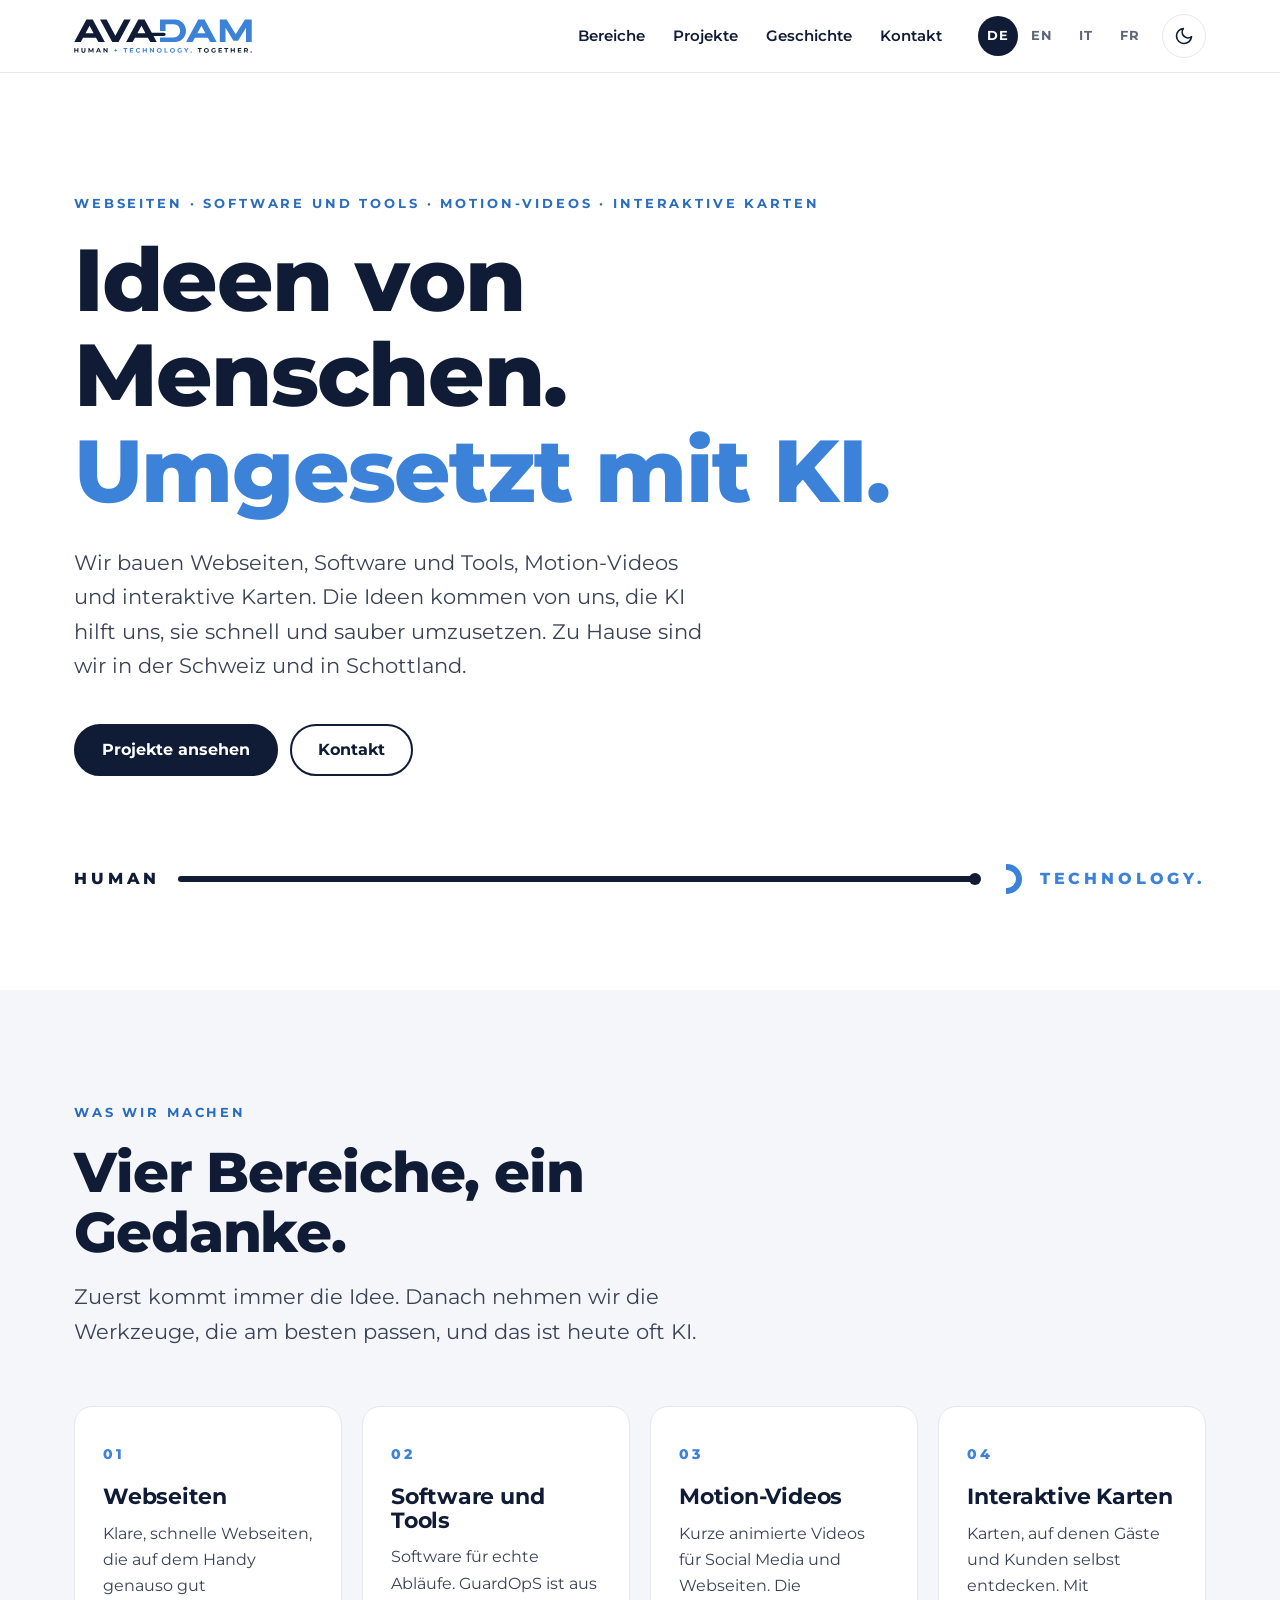
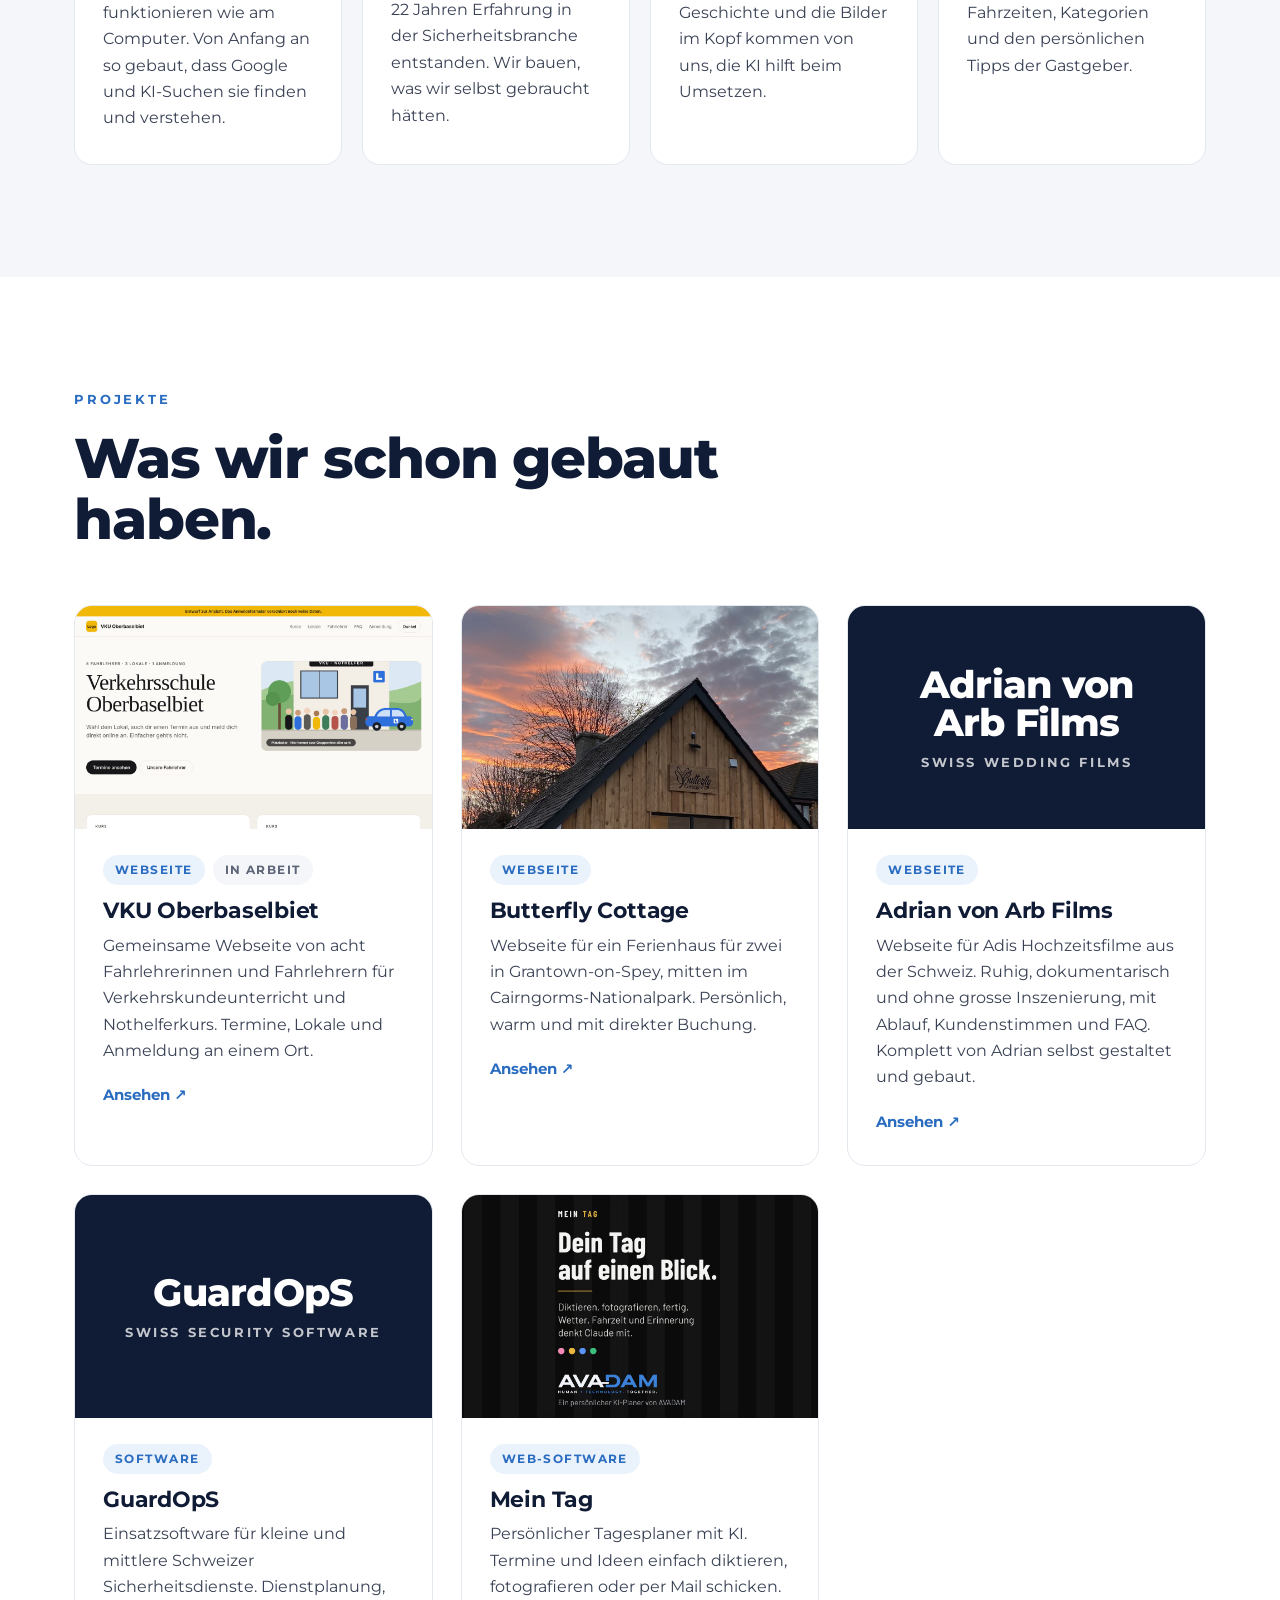
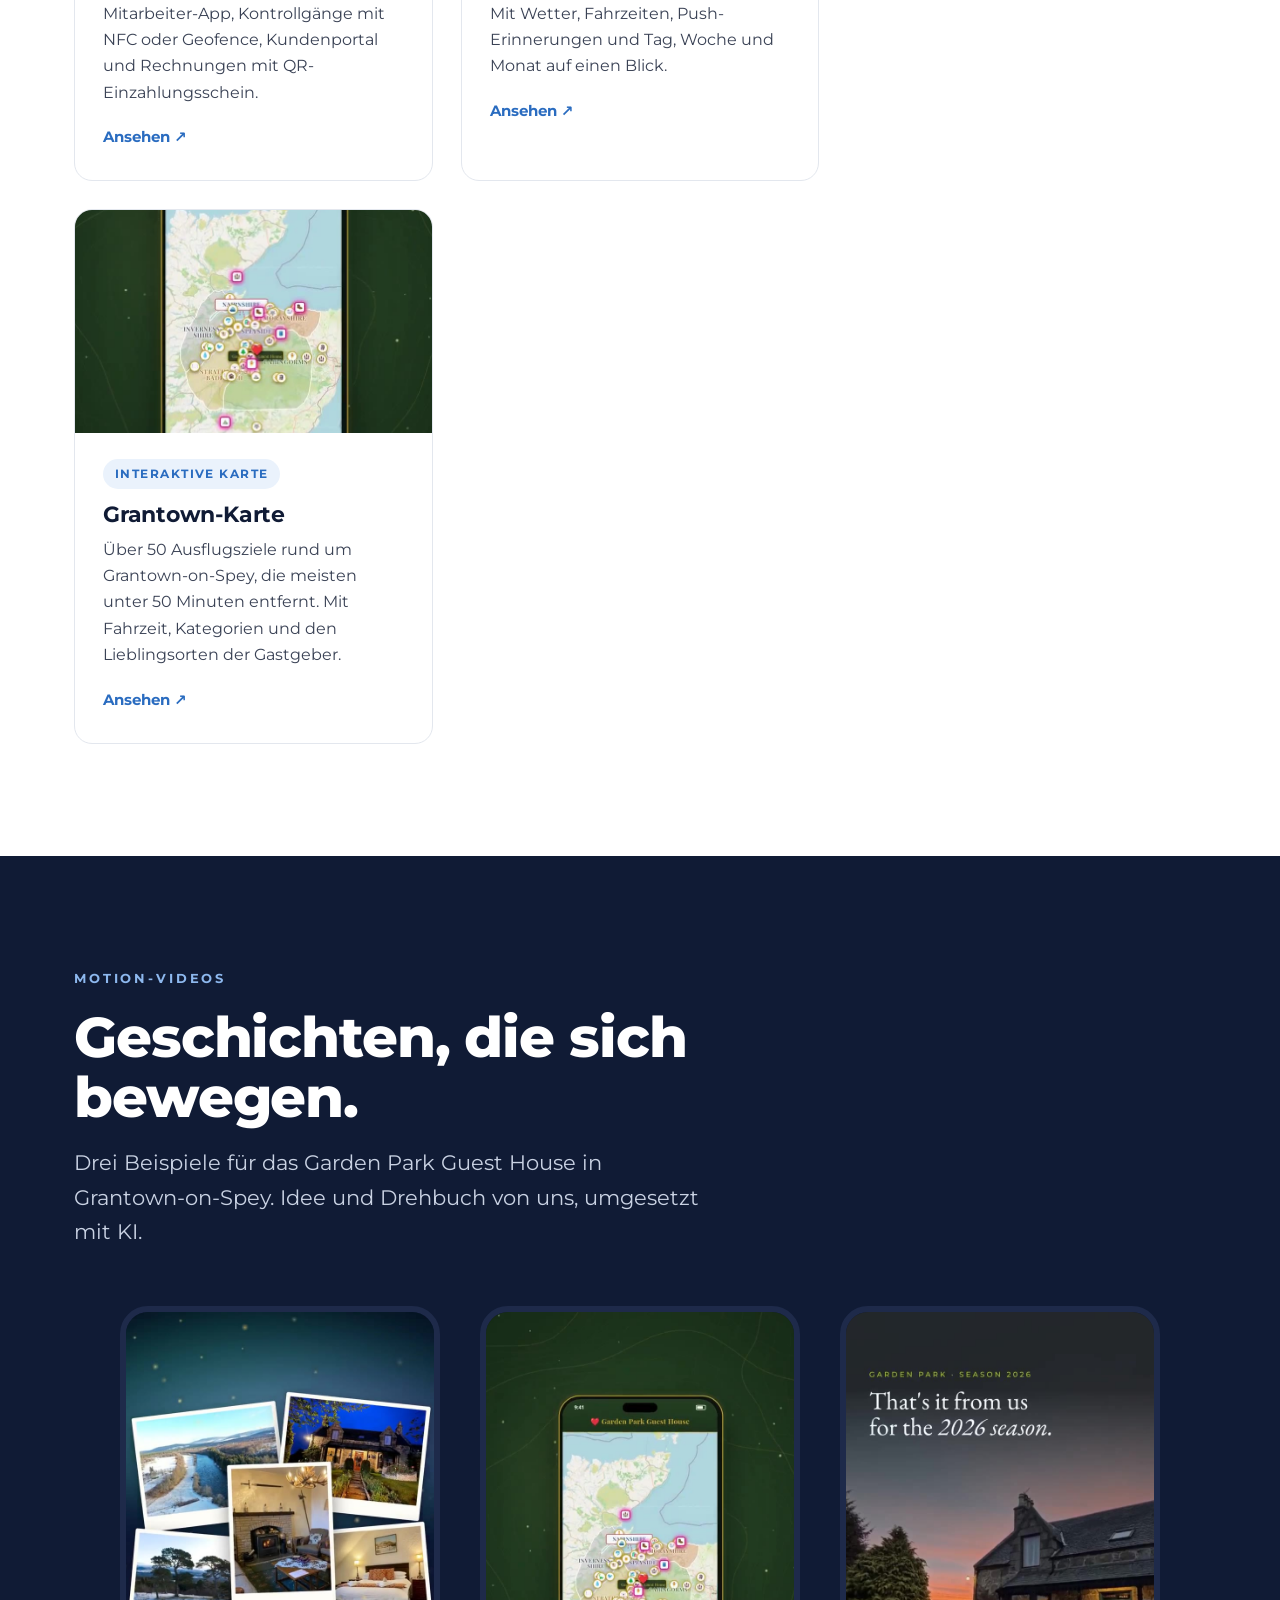
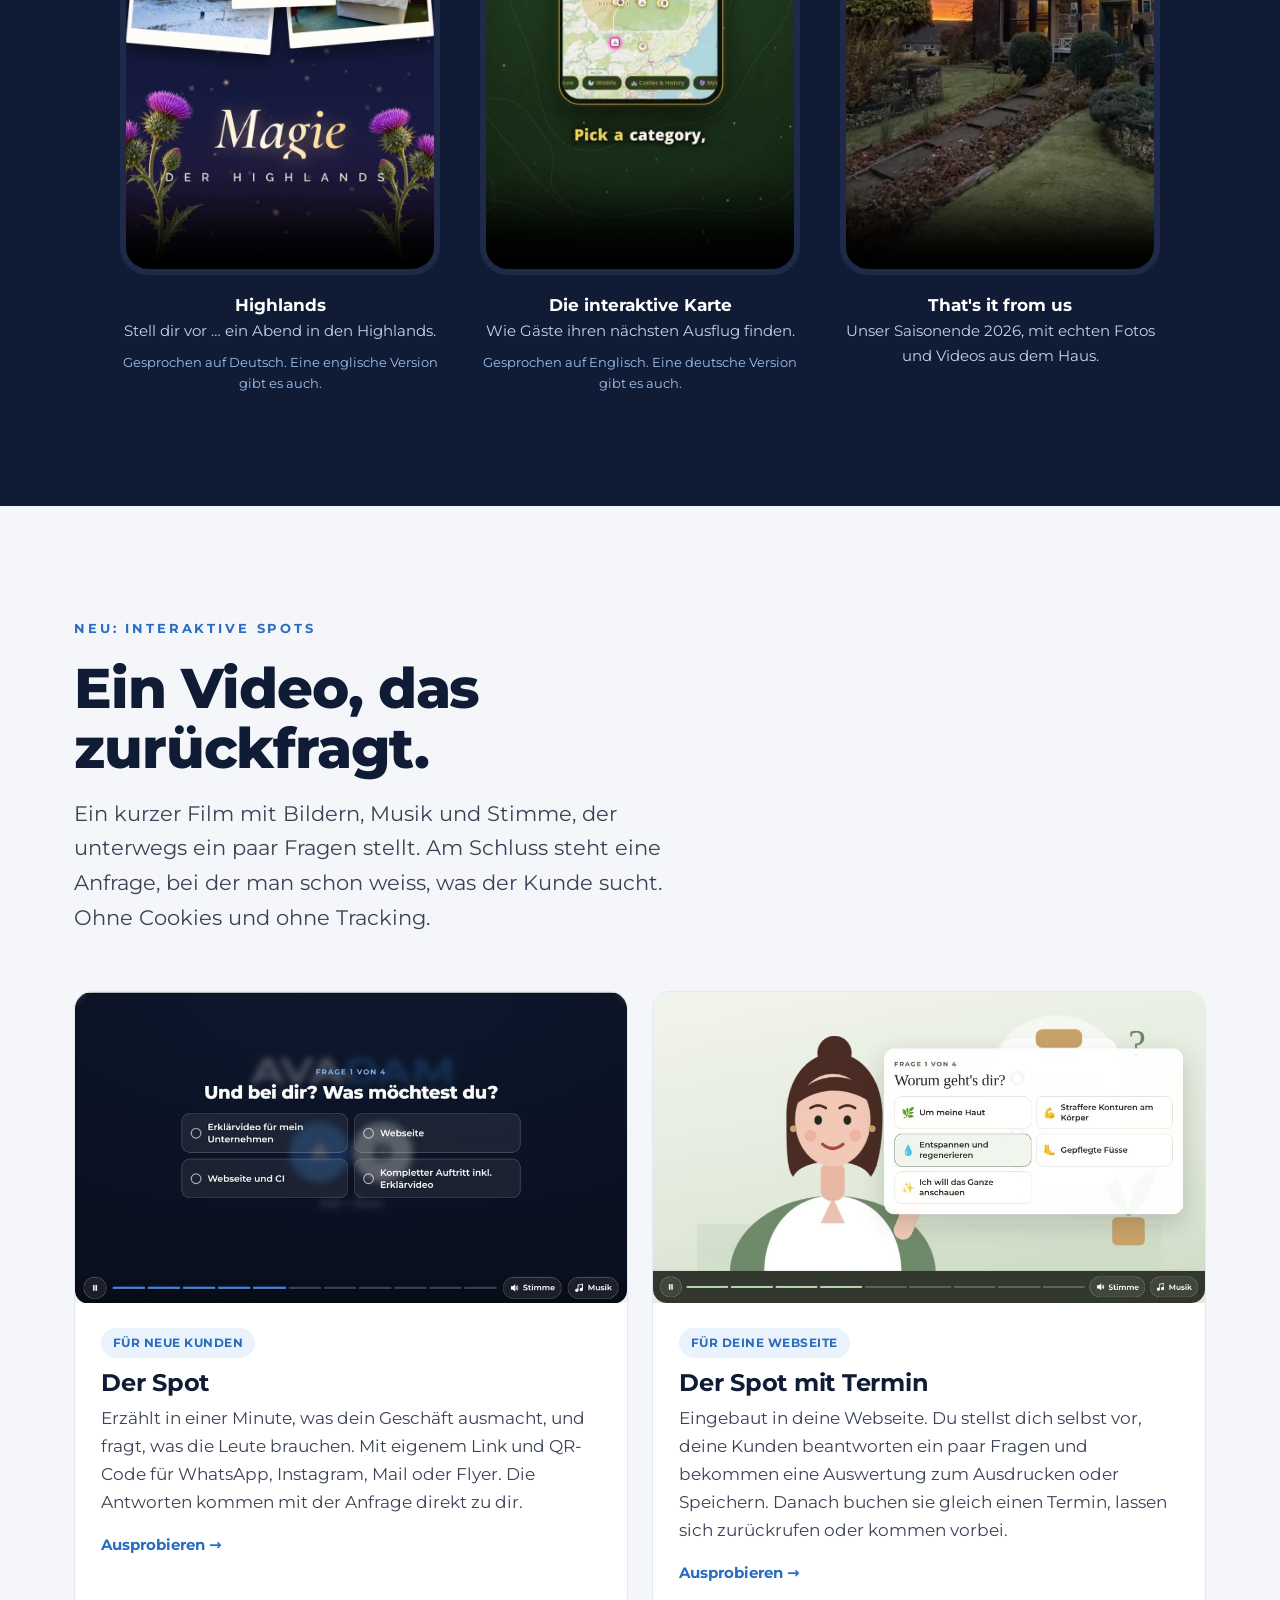
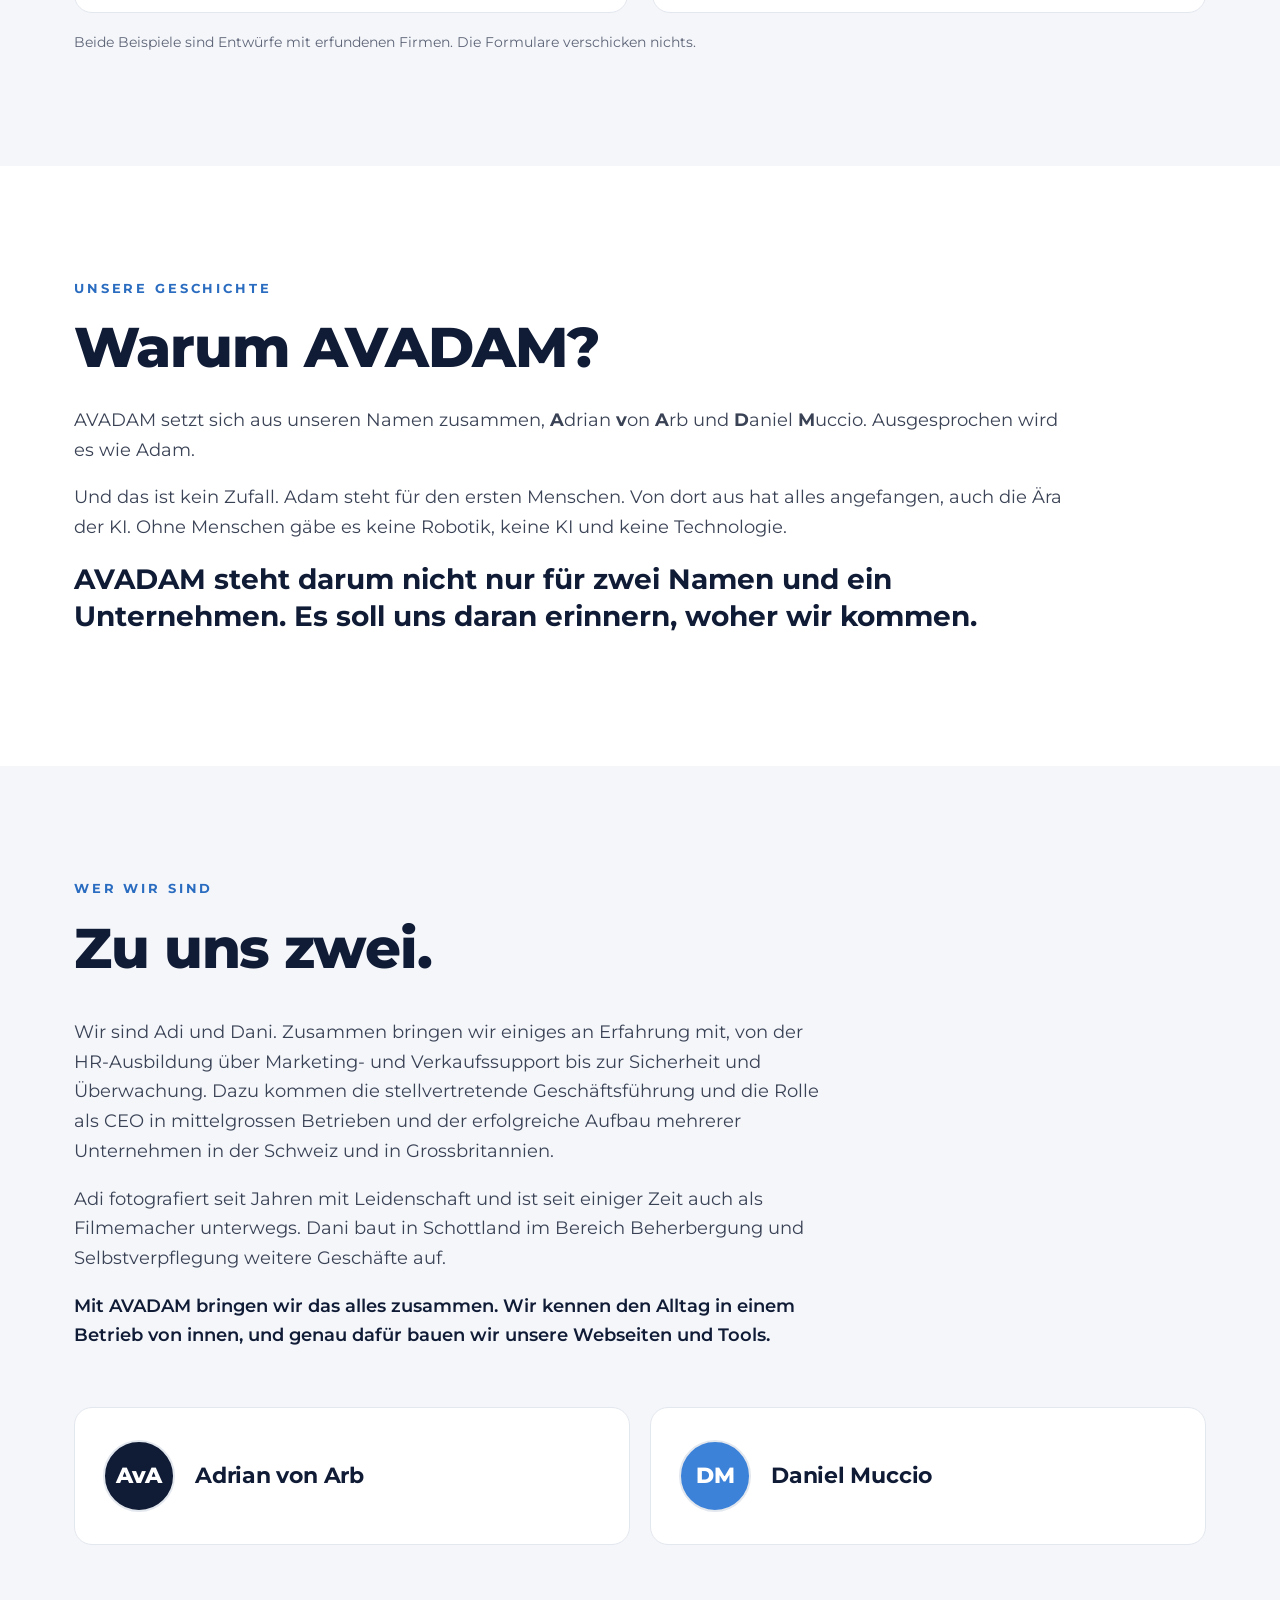
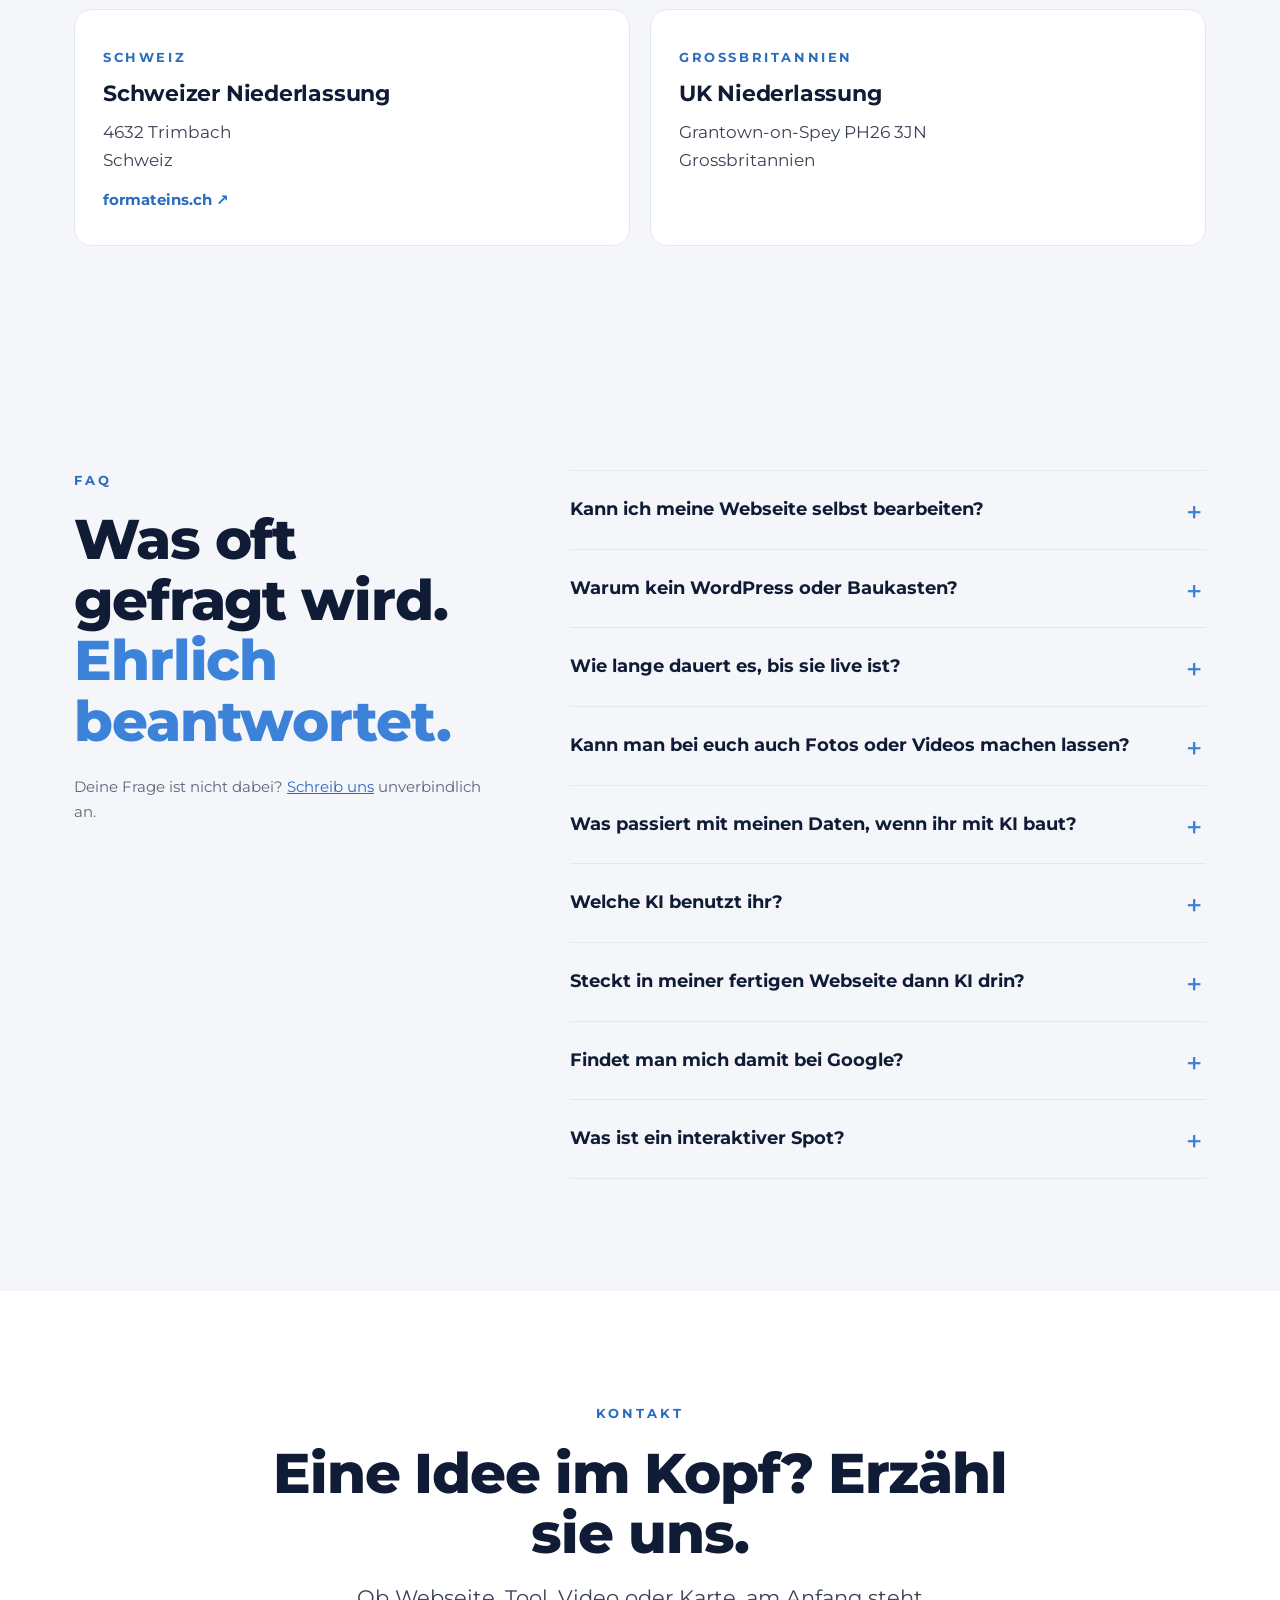
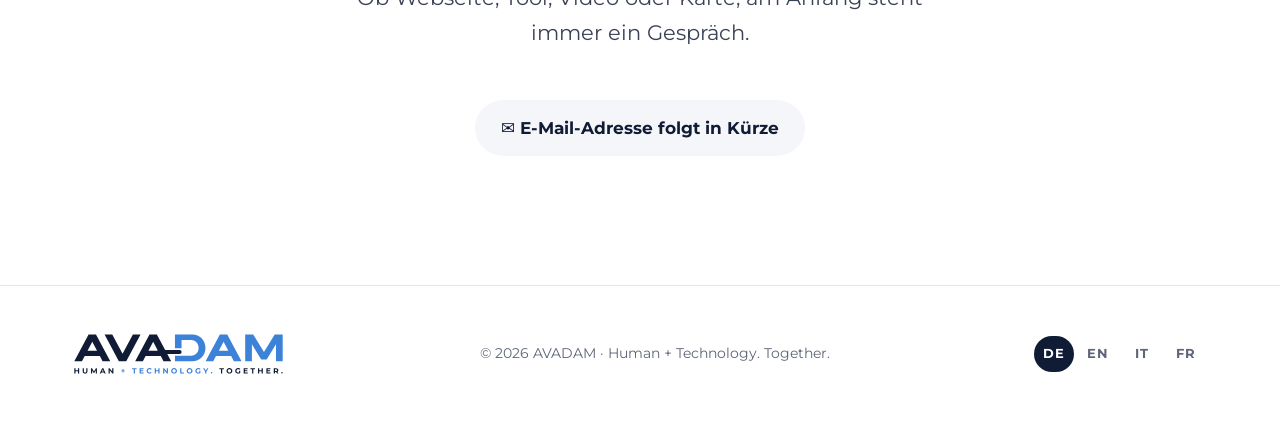
==== index.html @ 07cf81ba "Neuer Bereich Interaktive Spots in vier Sprachen, zweites Beispiel als Muster Kosmetik Co-Authored-B" ====
<!doctype html>
<html lang="de">
<head>
<meta charset="utf-8">
<meta name="viewport" content="width=device-width, initial-scale=1">
<title>AVADAM · Webseiten, Software und Tools, Motion-Videos und interaktive Karten mit KI</title>
<meta name="description" content="AVADAM baut Webseiten, Software und Tools, Motion-Videos und interaktive Karten. Die Ideen kommen von uns, umgesetzt wird mit KI. Aus Trimbach (Schweiz) und Grantown-on-Spey (Schottland).">
<meta name="robots" content="index, follow, max-image-preview:large, max-snippet:-1, max-video-preview:-1">
<meta name="author" content="AVADAM · Adrian von Arb, Daniel Muccio">
<link rel="canonical" href="https://avadam26.github.io/avadam/">
<link rel="alternate" hreflang="de" href="https://avadam26.github.io/avadam/">
<link rel="alternate" hreflang="en" href="https://avadam26.github.io/avadam/en/">
<link rel="alternate" hreflang="it" href="https://avadam26.github.io/avadam/it/">
<link rel="alternate" hreflang="fr" href="https://avadam26.github.io/avadam/fr/">
<link rel="alternate" hreflang="x-default" href="https://avadam26.github.io/avadam/">
<meta property="og:type" content="website">
<meta property="og:site_name" content="AVADAM">
<meta property="og:title" content="AVADAM · Webseiten, Software und Tools, Motion-Videos und interaktive Karten mit KI">
<meta property="og:description" content="AVADAM baut Webseiten, Software und Tools, Motion-Videos und interaktive Karten. Die Ideen kommen von uns, umgesetzt wird mit KI. Aus Trimbach (Schweiz) und Grantown-on-Spey (Schottland).">
<meta property="og:url" content="https://avadam26.github.io/avadam/">
<meta property="og:image" content="https://avadam26.github.io/avadam/assets/og-image.png">
<meta property="og:image:width" content="1200">
<meta property="og:image:height" content="630">
<meta property="og:image:alt" content="AVADAM Logo, Human + Technology. Together.">
<meta property="og:locale" content="de_CH">
<meta property="og:locale:alternate" content="en_GB">
<meta property="og:locale:alternate" content="it_CH">
<meta property="og:locale:alternate" content="fr_CH">
<meta name="twitter:card" content="summary_large_image">
<meta name="theme-color" content="#FFFFFF" media="(prefers-color-scheme: light)">
<meta name="theme-color" content="#0A1020" media="(prefers-color-scheme: dark)">
<script>try{var m=localStorage.getItem("avadam-theme");if(m)document.documentElement.dataset.theme=m}catch(e){}</script>
<link rel="icon" href="favicon.ico" sizes="32x32">
<link rel="icon" href="assets/favicon.svg" type="image/svg+xml">
<link rel="apple-touch-icon" href="assets/apple-touch-icon.png">
<link rel="preload" href="assets/fonts/montserrat-latin-800-normal.woff2" as="font" type="font/woff2" crossorigin>
<link rel="stylesheet" href="assets/style.css">
<link rel="alternate" type="text/plain" href="https://avadam26.github.io/avadam/llms.txt" title="LLM summary">
<script type="application/ld+json">
{
 "@context": "https://schema.org",
 "@graph": [
  {
   "@type": "Organization",
   "@id": "https://avadam26.github.io/avadam/#org",
   "name": "AVADAM",
   "alternateName": [
    "AVA-DAM",
    "AVA DAM"
   ],
   "url": "https://avadam26.github.io/avadam/",
   "logo": "https://avadam26.github.io/avadam/assets/avadam-logo.svg",
   "image": "https://avadam26.github.io/avadam/assets/og-image.png",
   "slogan": "Human + Technology. Together.",
   "description": "AVADAM builds websites, software and tools, motion videos and interactive maps. The ideas are ours, the build is done with AI. Based in Trimbach (Switzerland) and Grantown-on-Spey (Scotland).",
   "founder": [
    {
     "@type": "Person",
     "name": "Adrian von Arb"
    },
    {
     "@type": "Person",
     "name": "Daniel Muccio"
    }
   ],
   "address": [
    {
     "@type": "PostalAddress",
     "postalCode": "4632",
     "addressLocality": "Trimbach",
     "addressCountry": "CH"
    },
    {
     "@type": "PostalAddress",
     "postalCode": "PH26 3JN",
     "addressLocality": "Grantown-on-Spey",
     "addressRegion": "Scotland",
     "addressCountry": "GB"
    }
   ],
   "knowsAbout": [
    "Web design",
    "Websites",
    "Software development",
    "Motion design",
    "Interactive maps",
    "Artificial intelligence",
    "SEO"
   ],
   "knowsLanguage": [
    "de",
    "en",
    "it",
    "fr"
   ]
  },
  {
   "@type": "WebSite",
   "@id": "https://avadam26.github.io/avadam/#website",
   "url": "https://avadam26.github.io/avadam/",
   "name": "AVADAM",
   "inLanguage": [
    "de",
    "en",
    "it",
    "fr"
   ],
   "publisher": {
    "@id": "https://avadam26.github.io/avadam/#org"
   }
  },
  {
   "@type": "WebPage",
   "@id": "https://avadam26.github.io/avadam/#page",
   "url": "https://avadam26.github.io/avadam/",
   "name": "AVADAM · Webseiten, Software und Tools, Motion-Videos und interaktive Karten mit KI",
   "description": "AVADAM baut Webseiten, Software und Tools, Motion-Videos und interaktive Karten. Die Ideen kommen von uns, umgesetzt wird mit KI. Aus Trimbach (Schweiz) und Grantown-on-Spey (Schottland).",
   "inLanguage": "de",
   "isPartOf": {
    "@id": "https://avadam26.github.io/avadam/#website"
   },
   "about": {
    "@id": "https://avadam26.github.io/avadam/#org"
   },
   "primaryImageOfPage": "https://avadam26.github.io/avadam/assets/og-image.png"
  },
  {
   "@type": "ItemList",
   "name": "Was wir schon gebaut haben.",
   "itemListElement": [
    {
     "@type": "ListItem",
     "position": 1,
     "item": {
      "@type": "CreativeWork",
      "name": "VKU Oberbaselbiet",
      "description": "Gemeinsame Webseite von acht Fahrlehrerinnen und Fahrlehrern für Verkehrskundeunterricht und Nothelferkurs. Termine, Lokale und Anmeldung an einem Ort.",
      "url": "https://avadam26.github.io/vku-entwurf/",
      "creator": {
       "@id": "https://avadam26.github.io/avadam/#org"
      }
     }
    },
    {
     "@type": "ListItem",
     "position": 2,
     "item": {
      "@type": "CreativeWork",
      "name": "Butterfly Cottage",
      "description": "Webseite für ein Ferienhaus für zwei in Grantown-on-Spey, mitten im Cairngorms-Nationalpark. Persönlich, warm und mit direkter Buchung.",
      "url": "https://www.butterfly-cottage.co.uk",
      "creator": {
       "@id": "https://avadam26.github.io/avadam/#org"
      }
     }
    },
    {
     "@type": "ListItem",
     "position": 3,
     "item": {
      "@type": "CreativeWork",
      "name": "Adrian von Arb Films",
      "description": "Webseite für Adis Hochzeitsfilme aus der Schweiz. Ruhig, dokumentarisch und ohne grosse Inszenierung, mit Ablauf, Kundenstimmen und FAQ. Komplett von Adrian selbst gestaltet und gebaut.",
      "url": "https://adrianvonarbfilms.ch/",
      "creator": {
       "@id": "https://avadam26.github.io/avadam/#org"
      }
     }
    },
    {
     "@type": "ListItem",
     "position": 4,
     "item": {
      "@type": "CreativeWork",
      "name": "Grantown-Karte",
      "description": "Über 50 Ausflugsziele rund um Grantown-on-Spey, die meisten unter 50 Minuten entfernt. Mit Fahrzeit, Kategorien und den Lieblingsorten der Gastgeber.",
      "url": "https://www.butterfly-cottage.co.uk/grantown/grantown-map.html",
      "creator": {
       "@id": "https://avadam26.github.io/avadam/#org"
      }
     }
    },
    {
     "@type": "ListItem",
     "position": 5,
     "item": {
      "@type": "SoftwareApplication",
      "applicationCategory": "BusinessApplication",
      "operatingSystem": "Web",
      "name": "GuardOpS",
      "description": "Einsatzsoftware für kleine und mittlere Schweizer Sicherheitsdienste. Dienstplanung, Mitarbeiter-App, Kontrollgänge mit NFC oder Geofence, Kundenportal und Rechnungen mit QR-Einzahlungsschein.",
      "url": "https://guardops.ch/",
      "creator": {
       "@id": "https://avadam26.github.io/avadam/#org"
      }
     }
    },
    {
     "@type": "ListItem",
     "position": 6,
     "item": {
      "@type": "SoftwareApplication",
      "applicationCategory": "LifestyleApplication",
      "operatingSystem": "Web",
      "name": "Mein Tag",
      "description": "Persönlicher Tagesplaner mit KI. Termine und Ideen einfach diktieren, fotografieren oder per Mail schicken. Mit Wetter, Fahrzeiten, Push-Erinnerungen und Tag, Woche und Monat auf einen Blick.",
      "url": "https://avadam26.github.io/avadam/media/meintag.mp4",
      "creator": {
       "@id": "https://avadam26.github.io/avadam/#org"
      }
     }
    }
   ]
  },
  {
   "@type": "FAQPage",
   "@id": "https://avadam26.github.io/avadam/#faq",
   "inLanguage": "de",
   "mainEntity": [
    {
     "@type": "Question",
     "name": "Kann ich meine Webseite selbst bearbeiten?",
     "acceptedAnswer": {
      "@type": "Answer",
      "text": "Nicht über ein Login, und das ist Absicht. Ohne CMS gibt es keine Updates, keine Erweiterungen und nichts, was über Nacht kaputtgeht. Änderungen schickst du uns, wir setzen sie um und verrechnen den Aufwand. Kein Abo."
     }
    },
    {
     "@type": "Question",
     "name": "Warum kein WordPress oder Baukasten?",
     "acceptedAnswer": {
      "@type": "Answer",
      "text": "Für eine Seite, die zeigt, was du machst, ist das zu viel Maschine. Laufende Updates, Sicherheitslücken, monatliche Gebühren. Von Hand gebaut lädt sie schneller, ist sicherer und kostet im Betrieb nach einem einmaligen Anschaffungsaufwand nur noch Hosting und Domain."
     }
    },
    {
     "@type": "Question",
     "name": "Wie lange dauert es, bis sie live ist?",
     "acceptedAnswer": {
      "@type": "Answer",
      "text": "Üblich sind rund zwei Monate ab Zusage. Am meisten Zeit brauchen Texte und Bilder, nicht der Bau. Hast du einen festen Termin, dann sag es uns von Anfang an. Wir sagen dir ehrlich, ob es machbar ist."
     }
    },
    {
     "@type": "Question",
     "name": "Kann man bei euch auch Fotos oder Videos machen lassen?",
     "acceptedAnswer": {
      "@type": "Answer",
      "text": "Ja, Adrian ist leidenschaftlicher Fotograf und Filmemacher. Fehlen gute Bilder, kannst du das optional dazubuchen, direkt bei dir vor Ort, zum Beispiel im Unternehmen. So passen Bilder, Videos und Seite perfekt zusammen, alles aus einer Hand."
     }
    },
    {
     "@type": "Question",
     "name": "Was passiert mit meinen Daten, wenn ihr mit KI baut?",
     "acceptedAnswer": {
      "@type": "Answer",
      "text": "Die KI ist bei uns ein Werkzeug, so wie früher Photoshop oder ein Code-Editor. Wir geben nur das ein, was sowieso auf deine Seite kommt, also Texte, Bilder und Angaben, die du veröffentlichen willst. Kundenlisten, Passwörter oder Daten deiner Kunden brauchen wir dafür nicht und wollen wir auch nicht. Die Ideen, die Entscheidungen und die Kontrolle bleiben bei uns zwei, jede Zeile schauen wir selbst an."
     }
    },
    {
     "@type": "Question",
     "name": "Welche KI benutzt ihr?",
     "acceptedAnswer": {
      "@type": "Answer",
      "text": "Verschiedene, das hängt ganz vom Auftrag ab. Für Texte und Code nehmen wir andere Werkzeuge als für Bilder oder Videos. Gratis-Versionen nutzen wir nicht, wir arbeiten mit bezahlten Abos. So haben wir die besseren Werkzeuge und mehr Kontrolle darüber, was mit den Daten passiert, für dich und für uns."
     }
    },
    {
     "@type": "Question",
     "name": "Steckt in meiner fertigen Webseite dann KI drin?",
     "acceptedAnswer": {
      "@type": "Answer",
      "text": "Nein. Die fertige Seite ist ganz normales HTML, ohne KI, ohne Tracking und ohne Cookies, solange du nichts anderes willst. Sie sammelt nichts über deine Besucher. Willst du später doch Statistiken oder ein Kontaktformular, besprechen wir das vorher und passen die Datenschutzerklärung entsprechend an."
     }
    },
    {
     "@type": "Question",
     "name": "Findet man mich damit bei Google?",
     "acceptedAnswer": {
      "@type": "Answer",
      "text": "Die Seite ist so gebaut, dass Google sie gut lesen kann, mit sauberem Aufbau, schneller Ladezeit und den nötigen Angaben im Hintergrund. Einen Platz ganz oben garantiert dir niemand, ehrlich. Für Suchen in der Region zählt zusätzlich dein Google-Unternehmensprofil. Wir helfen dir gern dabei, einrichten musst du es aber selbst."
     }
    },
    {
     "@type": "Question",
     "name": "Was ist ein interaktiver Spot?",
     "acceptedAnswer": {
      "@type": "Answer",
      "text": "Ein kurzes Video, das nicht einfach durchläuft, sondern zwischendurch Fragen stellt. Je nach Antwort geht es anders weiter. Am Schluss bekommst du eine Anfrage mit allen Antworten, oder deine Kunden buchen direkt einen Termin. Dafür braucht es keine Cookies und kein Tracking, die Leute geben die Antworten freiwillig."
     }
    }
   ]
  },
  {
   "@type": "VideoObject",
   "name": "Highlands · Garden Park Guest House",
   "description": "Stell dir vor … ein Abend in den Highlands.",
   "thumbnailUrl": "https://avadam26.github.io/avadam/media/highlands-poster.jpg",
   "contentUrl": "https://avadam26.github.io/avadam/media/highlands.mp4",
   "uploadDate": "2026-10-21",
   "inLanguage": "de",
   "creator": {
    "@id": "https://avadam26.github.io/avadam/#org"
   }
  },
  {
   "@type": "VideoObject",
   "name": "Die interaktive Karte · Garden Park Guest House",
   "description": "Wie Gäste ihren nächsten Ausflug finden.",
   "thumbnailUrl": "https://avadam26.github.io/avadam/media/karte-poster.jpg",
   "contentUrl": "https://avadam26.github.io/avadam/media/karte.mp4",
   "uploadDate": "2026-10-21",
   "inLanguage": "de",
   "creator": {
    "@id": "https://avadam26.github.io/avadam/#org"
   }
  },
  {
   "@type": "VideoObject",
   "name": "That's it from us · Garden Park Guest House",
   "description": "Unser Saisonende 2026, mit echten Fotos und Videos aus dem Haus.",
   "thumbnailUrl": "https://avadam26.github.io/avadam/media/saisonende-poster.jpg",
   "contentUrl": "https://avadam26.github.io/avadam/media/saisonende.mp4",
   "uploadDate": "2026-10-21",
   "inLanguage": "de",
   "creator": {
    "@id": "https://avadam26.github.io/avadam/#org"
   }
  }
 ]
}
</script>
</head>
<body>
<a class="skip" href="#inhalt">Zum Inhalt springen</a>
<header class="top">
<div class="wrap">
<a class="brand" href="./" aria-label="AVADAM"><img class="logo-light" src="assets/avadam-logo.svg" alt="AVADAM Logo, Human + Technology. Together." width="668" height="126"><img class="logo-dark" src="assets/avadam-logo-dark.svg" alt="" aria-hidden="true" width="668" height="126"></a>
<div class="nav"><nav class="links nav" aria-label="Menu"><a href="#bereiche">Bereiche</a><a href="#projekte">Projekte</a><a href="#geschichte">Geschichte</a><a href="#kontakt">Kontakt</a></nav><div class="right"><nav class="langs" aria-label="Sprache wählen"><a href="./" hreflang="de" lang="de" title="Deutsch" aria-current="true">DE</a><a href="en/" hreflang="en" lang="en" title="English">EN</a><a href="it/" hreflang="it" lang="it" title="Italiano">IT</a><a href="fr/" hreflang="fr" lang="fr" title="Français">FR</a></nav><button type="button" class="theme" id="theme" aria-label="Hell oder dunkel umschalten" title="Hell oder dunkel umschalten"><svg class="moon" viewBox="0 0 24 24" fill="none" stroke="currentColor" stroke-width="2" stroke-linecap="round" stroke-linejoin="round" aria-hidden="true"><path d="M21 12.8A9 9 0 1 1 11.2 3a7 7 0 0 0 9.8 9.8z"/></svg><svg class="sun" viewBox="0 0 24 24" fill="none" stroke="currentColor" stroke-width="2" stroke-linecap="round" aria-hidden="true"><circle cx="12" cy="12" r="4.5"/><path d="M12 2v2M12 20v2M4.9 4.9l1.4 1.4M17.7 17.7l1.4 1.4M2 12h2M20 12h2M4.9 19.1l1.4-1.4M17.7 6.3l1.4-1.4"/></svg></button><button type="button" class="burger" id="burger" aria-expanded="false" aria-controls="mmenu" aria-label="Menü"><span></span><span></span><span></span></button></div></div>
</div>
<div class="mpanel" id="mmenu" hidden><nav class="mlinks" aria-label="Menü"><a href="#bereiche">Bereiche</a><a href="#projekte">Projekte</a><a href="#geschichte">Geschichte</a><a href="#kontakt">Kontakt</a></nav><nav class="langs" aria-label="Sprache wählen"><a href="./" hreflang="de" lang="de" title="Deutsch" aria-current="true">DE</a><a href="en/" hreflang="en" lang="en" title="English">EN</a><a href="it/" hreflang="it" lang="it" title="Italiano">IT</a><a href="fr/" hreflang="fr" lang="fr" title="Français">FR</a></nav></div>
</header>

<main id="inhalt">
<section class="hero" aria-labelledby="h1">
<div class="wrap">
<span class="eyebrow">Webseiten · Software und Tools · Motion-Videos · Interaktive Karten</span>
<h1 id="h1">Ideen von Menschen. <span class="accent">Umgesetzt mit KI.</span></h1>
<p class="lead">Wir bauen Webseiten, Software und Tools, Motion-Videos und interaktive Karten. Die Ideen kommen von uns, die KI hilft uns, sie schnell und sauber umzusetzen. Zu Hause sind wir in der Schweiz und in Schottland.</p>
<div class="btns"><a class="btn primary" href="#projekte">Projekte ansehen</a><a class="btn ghost" href="#kontakt">Kontakt</a></div>
<div class="cable" aria-hidden="true"><span class="h">HUMAN</span><span class="wire"></span><span class="gap"></span><span class="socket"></span><span class="t">TECHNOLOGY.</span></div>
</div>
</section>

<section id="bereiche" class="areas" aria-labelledby="h-areas">
<div class="wrap">
<div class="head"><span class="eyebrow">Was wir machen</span><h2 id="h-areas">Vier Bereiche, ein Gedanke.</h2><p class="lead">Zuerst kommt immer die Idee. Danach nehmen wir die Werkzeuge, die am besten passen, und das ist heute oft KI.</p></div>
<div class="grid4"><article class="card"><span class="num">01</span><h3>Webseiten</h3><p>Klare, schnelle Webseiten, die auf dem Handy genauso gut funktionieren wie am Computer. Von Anfang an so gebaut, dass Google und KI-Suchen sie finden und verstehen.</p></article><article class="card"><span class="num">02</span><h3>Software und Tools</h3><p>Software für echte Abläufe. GuardOpS ist aus 22 Jahren Erfahrung in der Sicherheitsbranche entstanden. Wir bauen, was wir selbst gebraucht hätten.</p></article><article class="card"><span class="num">03</span><h3>Motion-Videos</h3><p>Kurze animierte Videos für Social Media und Webseiten. Die Geschichte und die Bilder im Kopf kommen von uns, die KI hilft beim Umsetzen.</p></article><article class="card"><span class="num">04</span><h3>Interaktive Karten</h3><p>Karten, auf denen Gäste und Kunden selbst entdecken. Mit Fahrzeiten, Kategorien und den persönlichen Tipps der Gastgeber.</p></article></div>
</div>
</section>

<section id="projekte" aria-labelledby="h-proj">
<div class="wrap">
<div class="head"><span class="eyebrow">Projekte</span><h2 id="h-proj">Was wir schon gebaut haben.</h2></div>
<div class="projects"><a class="proj" href="https://avadam26.github.io/vku-entwurf/" target="_blank" rel="noopener"><div class="pic"><img src="media/vku.jpg" alt="VKU Oberbaselbiet" width="1280" height="800" loading="lazy"></div><div class="body"><div class="tags"><span class="tag">Webseite</span><span class="tag grey">In Arbeit</span></div><h3>VKU Oberbaselbiet</h3><p>Gemeinsame Webseite von acht Fahrlehrerinnen und Fahrlehrern für Verkehrskundeunterricht und Nothelferkurs. Termine, Lokale und Anmeldung an einem Ort.</p><span class="more">Ansehen ↗</span></div></a><a class="proj" href="https://www.butterfly-cottage.co.uk" target="_blank" rel="noopener"><div class="pic"><img src="media/butterfly.jpg" alt="Butterfly Cottage, Grantown-on-Spey" width="1280" height="800" loading="lazy" style="object-position:50% 60%"></div><div class="body"><div class="tags"><span class="tag">Webseite</span></div><h3>Butterfly Cottage</h3><p>Webseite für ein Ferienhaus für zwei in Grantown-on-Spey, mitten im Cairngorms-Nationalpark. Persönlich, warm und mit direkter Buchung.</p><span class="more">Ansehen ↗</span></div></a><a class="proj" href="https://adrianvonarbfilms.ch/" target="_blank" rel="noopener"><div class="pic type navy" aria-hidden="true"><span>Adrian von Arb Films<small>Swiss wedding films</small></span></div><div class="body"><div class="tags"><span class="tag">Webseite</span></div><h3>Adrian von Arb Films</h3><p>Webseite für Adis Hochzeitsfilme aus der Schweiz. Ruhig, dokumentarisch und ohne grosse Inszenierung, mit Ablauf, Kundenstimmen und FAQ. Komplett von Adrian selbst gestaltet und gebaut.</p><span class="more">Ansehen ↗</span></div></a></div><div class="projects"><a class="proj" href="https://guardops.ch/" target="_blank" rel="noopener"><div class="pic type navy" aria-hidden="true"><span>GuardOpS<small>Swiss security software</small></span></div><div class="body"><div class="tags"><span class="tag">Software</span></div><h3>GuardOpS</h3><p>Einsatzsoftware für kleine und mittlere Schweizer Sicherheitsdienste. Dienstplanung, Mitarbeiter-App, Kontrollgänge mit NFC oder Geofence, Kundenportal und Rechnungen mit QR-Einzahlungsschein.</p><span class="more">Ansehen ↗</span></div></a><a class="proj" href="https://avadam26.github.io/avadam/media/meintag.mp4" target="_blank" rel="noopener"><div class="pic"><img src="media/meintag.jpg" alt="Mein Tag" width="1280" height="800" loading="lazy" style="object-position:50% 50%"></div><div class="body"><div class="tags"><span class="tag">Web-Software</span></div><h3>Mein Tag</h3><p>Persönlicher Tagesplaner mit KI. Termine und Ideen einfach diktieren, fotografieren oder per Mail schicken. Mit Wetter, Fahrzeiten, Push-Erinnerungen und Tag, Woche und Monat auf einen Blick.</p><span class="more">Ansehen ↗</span></div></a></div><div class="projects"><a class="proj" href="https://www.butterfly-cottage.co.uk/grantown/grantown-map.html" target="_blank" rel="noopener"><div class="pic"><img src="media/karte-poster.jpg" alt="Grantown-Karte" width="720" height="1280" loading="lazy" style="object-position:50% 40%"></div><div class="body"><div class="tags"><span class="tag">Interaktive Karte</span></div><h3>Grantown-Karte</h3><p>Über 50 Ausflugsziele rund um Grantown-on-Spey, die meisten unter 50 Minuten entfernt. Mit Fahrzeit, Kategorien und den Lieblingsorten der Gastgeber.</p><span class="more">Ansehen ↗</span></div></a></div>
</div>
</section>

<section id="motion" class="motion" aria-labelledby="h-motion">
<div class="wrap">
<div class="head"><span class="eyebrow">Motion-Videos</span><h2 id="h-motion">Geschichten, die sich bewegen.</h2><p class="lead" style="color:#C9D2E3">Drei Beispiele für das Garden Park Guest House in Grantown-on-Spey. Idee und Drehbuch von uns, umgesetzt mit KI.</p></div>
<div class="reels"><figure class="reel"><video controls playsinline preload="none" poster="media/highlands-poster.jpg" width="720" height="1280" aria-label="Highlands"><source src="media/highlands.mp4" type="video/mp4">Dein Browser kann dieses Video nicht abspielen.</video><figcaption><strong>Highlands</strong>Stell dir vor … ein Abend in den Highlands.<span class="note">Gesprochen auf Deutsch. Eine englische Version gibt es auch.</span></figcaption></figure><figure class="reel"><video controls playsinline preload="none" poster="media/karte-poster.jpg" width="720" height="1280" aria-label="Die interaktive Karte"><source src="media/karte.mp4" type="video/mp4">Dein Browser kann dieses Video nicht abspielen.</video><figcaption><strong>Die interaktive Karte</strong>Wie Gäste ihren nächsten Ausflug finden.<span class="note">Gesprochen auf Englisch. Eine deutsche Version gibt es auch.</span></figcaption></figure><figure class="reel"><video controls playsinline preload="none" poster="media/saisonende-poster.jpg" width="720" height="1280" aria-label="That&#x27;s it from us"><source src="media/saisonende.mp4" type="video/mp4">Dein Browser kann dieses Video nicht abspielen.</video><figcaption><strong>That&#x27;s it from us</strong>Unser Saisonende 2026, mit echten Fotos und Videos aus dem Haus.</figcaption></figure></div>
</div>
</section>

<section id="spots" class="spots" aria-labelledby="h-spots">
<div class="wrap">
<div class="head"><span class="eyebrow">Neu: Interaktive Spots</span><h2 id="h-spots">Ein Video, das zurückfragt.</h2><p class="lead">Ein kurzer Film mit Bildern, Musik und Stimme, der unterwegs ein paar Fragen stellt. Am Schluss steht eine Anfrage, bei der man schon weiss, was der Kunde sucht. Ohne Cookies und ohne Tracking.</p></div>
<div class="spotgrid"><a class="spotcard" href="spot/"><div class="pic"><img src="media/spot-1.jpg" alt="Spot massage studio, Frage mit vier Antworten" width="960" height="540" loading="lazy"></div><div class="body"><span class="tag">Für neue Kunden</span><h3>Der Spot</h3><p>Erzählt in einer Minute, was dein Geschäft ausmacht, und fragt, was die Leute brauchen. Mit eigenem Link und QR-Code für WhatsApp, Instagram, Mail oder Flyer. Die Antworten kommen mit der Anfrage direkt zu dir.</p><span class="more">Ausprobieren →</span></div></a><a class="spotcard" href="spot/kosmetik/"><div class="pic"><img src="media/spot-2.jpg" alt="Spot eines Kosmetikstudios mit Frage und Antworten" width="960" height="540" loading="lazy"></div><div class="body"><span class="tag">Für deine Webseite</span><h3>Der Spot mit Termin</h3><p>Eingebaut in deine Webseite. Du stellst dich selbst vor, deine Kunden beantworten ein paar Fragen und bekommen eine Auswertung zum Ausdrucken oder Speichern. Danach buchen sie gleich einen Termin, lassen sich zurückrufen oder kommen vorbei.</p><span class="more">Ausprobieren →</span></div></a></div>
<p class="spotnote">Beide Beispiele sind Entwürfe mit erfundenen Firmen. Die Formulare verschicken nichts.</p>
</div>
</section>

<section id="geschichte" aria-labelledby="h-story">
<div class="wrap story">
<div><span class="eyebrow">Unsere Geschichte</span><h2 id="h-story" style="margin-bottom:28px">Warum <span style="white-space:nowrap">AVADAM</span>?</h2><p>AVADAM setzt sich aus unseren Namen zusammen, <strong>A</strong>drian <strong>v</strong>on <strong>A</strong>rb und <strong>D</strong>aniel <strong>M</strong>uccio. Ausgesprochen wird es wie Adam.</p><p>Und das ist kein Zufall. Adam steht für den ersten Menschen. Von dort aus hat alles angefangen, auch die Ära der KI. Ohne Menschen gäbe es keine Robotik, keine KI und keine Technologie.</p><p class="big">AVADAM steht darum nicht nur für zwei Namen und ein Unternehmen. Es soll uns daran erinnern, woher wir kommen.</p></div>
</div>
</section>

<section id="team" class="areas" aria-labelledby="h-team">
<div class="wrap">
<div class="head"><span class="eyebrow">Wer wir sind</span><h2 id="h-team">Zu uns zwei.</h2></div>
<div class="about"><p>Wir sind Adi und Dani. Zusammen bringen wir einiges an Erfahrung mit, von der HR-Ausbildung über Marketing- und Verkaufssupport bis zur Sicherheit und Überwachung. Dazu kommen die stellvertretende Geschäftsführung und die Rolle als CEO in mittelgrossen Betrieben und der erfolgreiche Aufbau mehrerer Unternehmen in der Schweiz und in Grossbritannien.</p><p>Adi fotografiert seit Jahren mit Leidenschaft und ist seit einiger Zeit auch als Filmemacher unterwegs. Dani baut in Schottland im Bereich Beherbergung und Selbstverpflegung weitere Geschäfte auf.</p><p>Mit AVADAM bringen wir das alles zusammen. Wir kennen den Alltag in einem Betrieb von innen, und genau dafür bauen wir unsere Webseiten und Tools.</p></div>
<div class="duo">
<div class="card person"><span class="mono" aria-hidden="true">AvA</span><h3>Adrian von Arb</h3></div>
<div class="card person"><span class="mono b" aria-hidden="true">DM</span><h3>Daniel Muccio</h3></div>
</div>
<div class="places"><div class="card place"><span class="country">Schweiz</span><h3 style="margin-top:12px">Schweizer Niederlassung</h3><address>4632 Trimbach<br>Schweiz</address><a class="more" href="https://www.formateins.ch/" target="_blank" rel="noopener">formateins.ch ↗</a></div><div class="card place"><span class="country">Grossbritannien</span><h3 style="margin-top:12px">UK Niederlassung</h3><address>Grantown-on-Spey PH26 3JN<br>Grossbritannien</address></div></div>
</div>
</section>

<section id="faq" class="faq" aria-labelledby="h-faq">
<div class="wrap">
<div class="faq-grid">
<div class="faq-intro"><span class="eyebrow">FAQ</span><h2 id="h-faq">Was oft gefragt wird. <span class="accent">Ehrlich beantwortet.</span></h2>
<p class="note">Deine Frage ist nicht dabei? <a href="#kontakt">Schreib uns</a> unverbindlich an.</p></div>
<div class="faq-list">
<details><summary>Kann ich meine Webseite selbst bearbeiten?</summary><p>Nicht über ein Login, und das ist Absicht. Ohne CMS gibt es keine Updates, keine Erweiterungen und nichts, was über Nacht kaputtgeht. Änderungen schickst du uns, wir setzen sie um und verrechnen den Aufwand. Kein Abo.</p></details>
<details><summary>Warum kein WordPress oder Baukasten?</summary><p>Für eine Seite, die zeigt, was du machst, ist das zu viel Maschine. Laufende Updates, Sicherheitslücken, monatliche Gebühren. Von Hand gebaut lädt sie schneller, ist sicherer und kostet im Betrieb nach einem einmaligen Anschaffungsaufwand nur noch Hosting und Domain.</p></details>
<details><summary>Wie lange dauert es, bis sie live ist?</summary><p>Üblich sind rund zwei Monate ab Zusage. Am meisten Zeit brauchen Texte und Bilder, nicht der Bau. Hast du einen festen Termin, dann sag es uns von Anfang an. Wir sagen dir ehrlich, ob es machbar ist.</p></details>
<details><summary>Kann man bei euch auch Fotos oder Videos machen lassen?</summary><p>Ja, Adrian ist leidenschaftlicher Fotograf und Filmemacher. Fehlen gute Bilder, kannst du das optional dazubuchen, direkt bei dir vor Ort, zum Beispiel im Unternehmen. So passen Bilder, Videos und Seite perfekt zusammen, alles aus einer Hand.</p></details>
<details><summary>Was passiert mit meinen Daten, wenn ihr mit KI baut?</summary><p>Die KI ist bei uns ein Werkzeug, so wie früher Photoshop oder ein Code-Editor. Wir geben nur das ein, was sowieso auf deine Seite kommt, also Texte, Bilder und Angaben, die du veröffentlichen willst. Kundenlisten, Passwörter oder Daten deiner Kunden brauchen wir dafür nicht und wollen wir auch nicht. Die Ideen, die Entscheidungen und die Kontrolle bleiben bei uns zwei, jede Zeile schauen wir selbst an.</p></details>
<details><summary>Welche KI benutzt ihr?</summary><p>Verschiedene, das hängt ganz vom Auftrag ab. Für Texte und Code nehmen wir andere Werkzeuge als für Bilder oder Videos. Gratis-Versionen nutzen wir nicht, wir arbeiten mit bezahlten Abos. So haben wir die besseren Werkzeuge und mehr Kontrolle darüber, was mit den Daten passiert, für dich und für uns.</p></details>
<details><summary>Steckt in meiner fertigen Webseite dann KI drin?</summary><p>Nein. Die fertige Seite ist ganz normales HTML, ohne KI, ohne Tracking und ohne Cookies, solange du nichts anderes willst. Sie sammelt nichts über deine Besucher. Willst du später doch Statistiken oder ein Kontaktformular, besprechen wir das vorher und passen die Datenschutzerklärung entsprechend an.</p></details>
<details><summary>Findet man mich damit bei Google?</summary><p>Die Seite ist so gebaut, dass Google sie gut lesen kann, mit sauberem Aufbau, schneller Ladezeit und den nötigen Angaben im Hintergrund. Einen Platz ganz oben garantiert dir niemand, ehrlich. Für Suchen in der Region zählt zusätzlich dein Google-Unternehmensprofil. Wir helfen dir gern dabei, einrichten musst du es aber selbst.</p></details>
<details><summary>Was ist ein interaktiver Spot?</summary><p>Ein kurzes Video, das nicht einfach durchläuft, sondern zwischendurch Fragen stellt. Je nach Antwort geht es anders weiter. Am Schluss bekommst du eine Anfrage mit allen Antworten, oder deine Kunden buchen direkt einen Termin. Dafür braucht es keine Cookies und kein Tracking, die Leute geben die Antworten freiwillig.</p></details>
</div>
</div>
</div>
</section>

<section id="kontakt" class="contact" aria-labelledby="h-contact">
<div class="wrap">
<div class="head"><span class="eyebrow">Kontakt</span><h2 id="h-contact">Eine Idee im Kopf? Erzähl sie uns.</h2><p class="lead" style="margin:18px auto 0">Ob Webseite, Tool, Video oder Karte, am Anfang steht immer ein Gespräch.</p></div>
<p class="mailbox">✉ E-Mail-Adresse folgt in Kürze</p>
</div>
</section>
</main>

<footer>
<div class="wrap">
<span><img class="logo-light" src="assets/avadam-logo.svg" alt="AVADAM" width="668" height="126" loading="lazy"><img class="logo-dark" src="assets/avadam-logo-dark.svg" alt="" aria-hidden="true" width="668" height="126" loading="lazy"></span>
<span>© 2026 AVADAM · Human + Technology. Together.</span>
<nav class="langs" aria-label="Sprache wählen"><a href="./" hreflang="de" lang="de" title="Deutsch" aria-current="true">DE</a><a href="en/" hreflang="en" lang="en" title="English">EN</a><a href="it/" hreflang="it" lang="it" title="Italiano">IT</a><a href="fr/" hreflang="fr" lang="fr" title="Français">FR</a></nav>
</div>
</footer>
<button type="button" class="totop" id="totop" aria-label="Nach oben" title="Nach oben"><svg class="m-apfel" viewBox="0 0 64 64" aria-hidden="true"><path d="M32 19C24 12 9 14 9 32c0 16 10 27 18 27 3 0 3.5-2 5-2s2 2 5 2c8 0 18-11 18-27 0-18-15-20-23-13z" fill="#D93A3A"/><path d="M32 19C24 12 9 14 9 32c0 16 10 27 18 27 3 0 3.5-2 5-2" fill="none" stroke="#A82525" stroke-width="1.5" opacity=".5"/><ellipse cx="19" cy="31" rx="3" ry="7" fill="#fff" opacity=".45" transform="rotate(15 19 31)"/><path d="M32 19c0-6 2-10 5-13" fill="none" stroke="#6B4423" stroke-width="3" stroke-linecap="round"/><path d="M35 12c4-8 13-8 16-5-4 7-12 8-16 5z" fill="#3FA34D"/><g class="bite" style="fill:var(--bg)"><circle cx="56" cy="29" r="6.5"/><circle cx="55" cy="39" r="6"/></g></svg><svg class="m-roboter" viewBox="0 0 64 64" aria-hidden="true"><g class="flame"><path d="M22 58q3.5 16 7 0z" fill="#FF9F1C"/><path d="M35 58q3.5 16 7 0z" fill="#FF9F1C"/><path d="M23.5 58q2 9 4 0z" fill="#FFE066"/><path d="M36.5 58q2 9 4 0z" fill="#FFE066"/></g><line x1="32" y1="5" x2="32" y2="12" stroke="#101B35" stroke-width="2.5"/><circle cx="32" cy="5" r="3.5" fill="#3C82D9"/><rect x="13" y="12" width="38" height="25" rx="9" fill="#3C82D9" stroke="#FFFFFF" stroke-width="1.5"/><rect x="18.5" y="17" width="27" height="14" rx="6" fill="#101B35"/><circle cx="26" cy="24" r="3.2" fill="#7FE3FF"/><circle cx="38" cy="24" r="3.2" fill="#7FE3FF"/><rect x="11" y="40" width="6" height="11" rx="3" fill="#3C82D9" stroke="#FFFFFF" stroke-width="1.2"/><rect x="47" y="40" width="6" height="11" rx="3" fill="#3C82D9" stroke="#FFFFFF" stroke-width="1.2"/><rect x="19" y="38" width="26" height="17" rx="6" fill="#101B35" stroke="#FFFFFF" stroke-width="1.5"/><circle cx="32" cy="46.5" r="3.2" fill="#3C82D9"/><rect x="21.5" y="54" width="8" height="5" rx="2" fill="#101B35" stroke="#FFFFFF" stroke-width="1.2"/><rect x="34.5" y="54" width="8" height="5" rx="2" fill="#101B35" stroke="#FFFFFF" stroke-width="1.2"/></svg><svg class="m-stecker" viewBox="0 0 64 64" aria-hidden="true"><g class="spark" stroke="#FFC233" stroke-width="2.5" stroke-linecap="round"><path d="M20 4l-4-4"/><path d="M44 4l4-4"/><path d="M32 1v-5"/></g><rect x="23" y="3" width="5" height="13" rx="1.5" fill="#C9D2E3" stroke="#8A95AB" stroke-width="1"/><rect x="36" y="3" width="5" height="13" rx="1.5" fill="#C9D2E3" stroke="#8A95AB" stroke-width="1"/><rect x="15" y="14" width="34" height="23" rx="7" fill="#3C82D9" stroke="#FFFFFF" stroke-width="1.5"/><path d="M22 22h20M22 28h20" stroke="#2A6CC0" stroke-width="2.5" stroke-linecap="round"/><path d="M24 37h16l-4 9h-8z" fill="#101B35" stroke="#FFFFFF" stroke-width="1.2" stroke-linejoin="round"/><path d="M32 46c0 7-7 8-7 13 0 3 3 5 7 7" fill="none" stroke="#FFFFFF" stroke-width="8.5" stroke-linecap="round"/><path d="M32 46c0 7-7 8-7 13 0 3 3 5 7 7" fill="none" stroke="#101B35" stroke-width="6" stroke-linecap="round"/></svg></button>
<script>(function(){var b=document.getElementById('totop'),M=['apfel','roboter','stecker'];b.setAttribute('data-motif',M[Math.floor(Math.random()*M.length)]);var busy=false;function f(){if(busy)return;b.classList.toggle('show',window.scrollY>500)}addEventListener('scroll',f,{passive:true});f();b.addEventListener('click',function(){if(busy)return;if(matchMedia('(prefers-reduced-motion: reduce)').matches){scrollTo(0,0);return}busy=true;b.classList.add('go');setTimeout(function(){scrollTo({top:0,behavior:'smooth'})},650);setTimeout(function(){b.classList.remove('go','show');busy=false},2400)});var g=document.getElementById('burger'),P=document.getElementById('mmenu');function sm(o){P.hidden=!o;g.setAttribute('aria-expanded',o?'true':'false')}g.addEventListener('click',function(){sm(P.hidden)});P.addEventListener('click',function(e){if(e.target.closest('a'))sm(false)});addEventListener('keydown',function(e){if(e.key==='Escape'&&!P.hidden){sm(false);g.focus()}});addEventListener('resize',function(){if(innerWidth>860)sm(false)});var t=document.getElementById('theme');t.addEventListener('click',function(){var r=document.documentElement;var c=r.getAttribute('data-theme')||(matchMedia('(prefers-color-scheme: dark)').matches?'dark':'light');var n=c==='dark'?'light':'dark';r.setAttribute('data-theme',n);try{localStorage.setItem('avadam-theme',n)}catch(e){}})})();</script>
</body>
</html>
---- assets/style.css ----
/* AVADAM · Farben und Schrift gemäss CI */
@font-face{font-family:"Montserrat";font-style:normal;font-weight:400;font-display:swap;src:url(fonts/montserrat-latin-400-normal.woff2) format("woff2")}
@font-face{font-family:"Montserrat";font-style:normal;font-weight:500;font-display:swap;src:url(fonts/montserrat-latin-500-normal.woff2) format("woff2")}
@font-face{font-family:"Montserrat";font-style:normal;font-weight:600;font-display:swap;src:url(fonts/montserrat-latin-600-normal.woff2) format("woff2")}
@font-face{font-family:"Montserrat";font-style:normal;font-weight:700;font-display:swap;src:url(fonts/montserrat-latin-700-normal.woff2) format("woff2")}
@font-face{font-family:"Montserrat";font-style:normal;font-weight:800;font-display:swap;src:url(fonts/montserrat-latin-800-normal.woff2) format("woff2")}

:root{
  --navy:#101B35; --blue:#3C82D9; --blue-ink:#2A6CC0;
  --ink:#101B35; --text:#3A4255; --muted:#5E6577;
  --bg:#FFFFFF; --soft:#F4F6FA; --line:#E3E7EE; --surface:#FFFFFF;
  --topbg:rgba(255,255,255,.9); --tagbg:#EAF2FC; --deep:#101B35;
  --btn:#101B35; --btn-fg:#FFFFFF; --btn-hover:#3C82D9;
  --shadow:rgba(16,27,53,.10);
  --wrap:1180px; --r:18px;
}
@media (prefers-color-scheme:dark){:root:not([data-theme="light"]){
  --ink:#F2F5FA; --text:#C5CDDC; --muted:#9AA4B8; --blue-ink:#7DB0F0;
  --bg:#0A1020; --soft:#111A2E; --line:#233049; --surface:#141E33;
  --topbg:rgba(10,16,32,.88); --tagbg:#1A2A47; --deep:#060B17;
  --btn:#3C82D9; --btn-fg:#FFFFFF; --btn-hover:#5B98E2; --shadow:rgba(0,0,0,.45);
  color-scheme:dark}}
:root[data-theme="dark"]{
  --ink:#F2F5FA; --text:#C5CDDC; --muted:#9AA4B8; --blue-ink:#7DB0F0;
  --bg:#0A1020; --soft:#111A2E; --line:#233049; --surface:#141E33;
  --topbg:rgba(10,16,32,.88); --tagbg:#1A2A47; --deep:#060B17;
  --btn:#3C82D9; --btn-fg:#FFFFFF; --btn-hover:#5B98E2; --shadow:rgba(0,0,0,.45);
  color-scheme:dark}
*{box-sizing:border-box}
html{scroll-behavior:smooth;-webkit-text-size-adjust:100%}
@media (prefers-reduced-motion:reduce){html{scroll-behavior:auto}}
body{margin:0;background:var(--bg);color:var(--text);font-family:"Montserrat",system-ui,-apple-system,"Segoe UI",sans-serif;font-size:17px;line-height:1.65}
img,video{max-width:100%;display:block}
a{color:var(--blue-ink)}
a:hover{color:var(--ink)}
:focus-visible{outline:3px solid var(--blue);outline-offset:3px;border-radius:6px}
.wrap{max-width:var(--wrap);margin:0 auto;padding:0 24px}
.skip{position:absolute;left:-9999px;top:8px;background:var(--btn);color:#fff;padding:10px 16px;border-radius:8px;z-index:100}
.skip:focus{left:16px;color:#fff}

/* Kopf */
.top{position:sticky;top:0;z-index:20;background:var(--topbg);backdrop-filter:saturate(1.4) blur(10px);-webkit-backdrop-filter:saturate(1.4) blur(10px);border-bottom:1px solid var(--line)}
.top .wrap{display:flex;align-items:center;justify-content:space-between;gap:20px;min-height:72px}
.brand img{height:34px;width:auto}
.nav{display:flex;align-items:center;gap:28px}
.nav a{color:var(--ink);text-decoration:none;font-weight:600;font-size:15px}
.nav a:hover{color:var(--blue-ink)}
.langs{display:flex;gap:4px;margin-left:8px}
.langs a{display:inline-flex;align-items:center;justify-content:center;min-width:40px;min-height:40px;border-radius:999px;font-size:13px;font-weight:700;letter-spacing:.06em;color:var(--muted);text-decoration:none}
.langs a[aria-current="true"]{background:var(--btn);color:var(--btn-fg)}
.langs a:hover{color:var(--ink);background:var(--soft)}
.langs a[aria-current="true"]:hover{color:var(--btn-fg);background:var(--btn)}
@media (max-width:860px){.nav .links{display:none}.brand img{height:28px}}

/* Typo */
h1,h2,h3{color:var(--ink);line-height:1.08;letter-spacing:-.02em;margin:0}
h1{font-weight:800;font-size:clamp(42px,7vw,88px)}
h2{font-weight:800;font-size:clamp(32px,4.6vw,56px)}
h3{font-weight:700;font-size:22px;letter-spacing:-.01em}
.eyebrow{display:block;font-weight:700;font-size:13px;letter-spacing:.22em;text-transform:uppercase;color:var(--blue-ink);margin-bottom:18px}
.lead{font-size:clamp(18px,2vw,21px);color:var(--text);max-width:640px}
.accent{color:var(--blue)}

section{padding:112px 0}
@media (max-width:700px){section{padding:72px 0}}
.head{max-width:760px;margin-bottom:56px}
.head p{margin:18px 0 0}

/* Hero */
.hero{padding:120px 0 96px}
.hero h1{max-width:920px}
.hero .lead{margin:28px 0 40px}
.btns{display:flex;flex-wrap:wrap;gap:12px}
.btn{display:inline-flex;align-items:center;justify-content:center;min-height:52px;padding:0 26px;border-radius:999px;font-weight:700;font-size:16px;text-decoration:none;border:2px solid var(--btn);transition:background .2s,color .2s}
.btn.primary{background:var(--btn);color:var(--btn-fg)}
.btn.primary:hover{background:var(--btn-hover);border-color:var(--btn-hover);color:var(--btn-fg)}
.btn.ghost{color:var(--ink);border-color:var(--ink)}
.btn.ghost:hover{background:var(--ink);color:var(--bg)}

/* Das Kabel: Mensch steckt bei Technik ein */
.cable{display:flex;align-items:center;gap:0;margin-top:88px;max-width:100%}
.cable .h,.cable .t{font-weight:800;font-size:clamp(13px,1.6vw,16px);letter-spacing:.24em;white-space:nowrap}
.cable .h{color:var(--ink)}
.cable .t{color:var(--blue)}
.cable .wire{flex:1;height:6px;background:var(--ink);border-radius:3px 0 0 3px;margin:0 0 0 18px;position:relative;min-width:40px}
.cable .wire::after{content:"";position:absolute;right:-3px;top:-3px;width:12px;height:12px;border-radius:50%;background:var(--ink)}
.cable .gap{width:28px;flex:none}
.cable .socket{width:16px;height:30px;border:6px solid var(--blue);border-left:none;border-radius:0 16px 16px 0;margin-right:18px;flex:none}

/* Bereiche */
.areas{background:var(--soft)}
.grid4{display:grid;grid-template-columns:repeat(4,1fr);gap:20px}
@media (max-width:1000px){.grid4{grid-template-columns:repeat(2,1fr)}}
@media (max-width:600px){.grid4{grid-template-columns:1fr}}
.card{background:var(--surface);border:1px solid var(--line);border-radius:var(--r);padding:32px 28px}
.card .num{font-weight:800;color:var(--blue);font-size:14px;letter-spacing:.2em}
.card h3{margin:18px 0 12px}
.card p{margin:0;font-size:16px}

/* Projekte */
.projects{display:grid;grid-template-columns:repeat(3,1fr);gap:28px}
.projects+.projects{margin-top:28px}
@media (max-width:1000px){.projects{grid-template-columns:repeat(2,1fr)}}
@media (max-width:640px){.projects{grid-template-columns:1fr}}
.projects .proj .pic.type span{font-size:clamp(28px,3vw,40px)}
.proj{display:flex;flex-direction:column;border:1px solid var(--line);border-radius:var(--r);overflow:hidden;background:var(--surface);text-decoration:none;color:inherit;transition:transform .25s,box-shadow .25s}
.proj:hover{transform:translateY(-4px);box-shadow:0 18px 40px var(--shadow);color:inherit}
.proj .pic{aspect-ratio:16/10;background:var(--soft);overflow:hidden;position:relative}
.proj .pic img{width:100%;height:100%;object-fit:cover;object-position:50% 0}
.proj .pic.type{display:flex;align-items:center;justify-content:center;padding:32px;text-align:center}
.proj .pic.type span{font-weight:800;font-size:clamp(30px,4vw,46px);letter-spacing:-.02em;line-height:1}
.pic.navy{background:var(--navy)}.pic.navy span{color:#fff}
.pic.blue{background:var(--blue)}.pic.blue span{color:#fff}
.pic small{display:block;margin-top:14px;font-size:13px;letter-spacing:.2em;font-weight:700;text-transform:uppercase;opacity:.75}
.proj .body{padding:26px 28px 30px}
.tags{display:flex;flex-wrap:wrap;gap:8px;margin-bottom:14px}
.tag{font-size:12px;font-weight:700;letter-spacing:.12em;text-transform:uppercase;color:var(--blue-ink);background:var(--tagbg);border-radius:999px;padding:5px 12px}
.tag.grey{color:var(--muted);background:var(--soft)}
.proj h3{margin-bottom:10px}
.proj p{margin:0 0 16px;font-size:16px}
.more{font-weight:700;color:var(--blue-ink);font-size:15px}

/* Motion */
.motion{background:var(--deep);color:#C9D2E3}
.motion h2,.motion h3{color:#fff}
.motion .eyebrow{color:#8DB8EE}
.reels{display:flex;flex-wrap:wrap;gap:40px;justify-content:center}
.reel{flex:0 1 320px;width:100%;max-width:320px;margin:0}
.reel video{width:100%;height:auto;aspect-ratio:9/16;object-fit:cover;border-radius:28px;background:#0A1226;border:6px solid #1E2A4A}
.reel figcaption{margin-top:16px;font-size:15px;text-align:center}
.reel figcaption strong{display:block;color:#fff;font-size:17px}
.reel figcaption .note{display:block;margin-top:8px;font-size:13px;color:#9DC2EE}

/* Geschichte */
.story>div{max-width:1000px}

.story p{margin:0 0 18px;font-size:18px}
.story .big{font-size:clamp(22px,2.6vw,28px);font-weight:700;color:var(--ink);line-height:1.35}
.adam{border-radius:var(--r);background:var(--soft);padding:56px 40px;text-align:center}
.adam .name{font-weight:800;font-size:clamp(56px,9vw,104px);letter-spacing:-.03em;line-height:1;color:var(--ink)}
.adam .name b{color:var(--blue);font-weight:800}
.adam .say{margin-top:18px;font-weight:600;color:var(--muted);letter-spacing:.08em}
.adam .slogan{margin-top:36px;font-weight:700;font-size:14px;letter-spacing:.24em;color:var(--ink)}
.adam .slogan span{color:var(--blue)}

/* Team und Standorte */
.duo{display:grid;grid-template-columns:repeat(2,1fr);gap:20px;margin-bottom:64px}
.places{display:grid;grid-template-columns:repeat(2,1fr);gap:20px}
@media (max-width:700px){.duo,.places{grid-template-columns:1fr}}
.person{display:flex;align-items:center;gap:20px}
.mono{width:72px;height:72px;flex:none;border-radius:50%;display:flex;align-items:center;justify-content:center;font-weight:800;font-size:22px;color:#fff;background:#101B35;border:2px solid var(--line)}
.mono.b{background:var(--blue)}
.person h3{margin:0}
.place address{font-style:normal;margin-top:10px}
.place .more{display:inline-block;margin-top:14px;font-weight:700;text-decoration:none}
.place .country{font-size:13px;font-weight:700;letter-spacing:.2em;text-transform:uppercase;color:var(--blue-ink)}

/* FAQ */
.faq{background:var(--soft)}
.faq-grid{display:grid;grid-template-columns:1fr 1.5fr;gap:72px;align-items:start}
@media (max-width:900px){.faq-grid{grid-template-columns:1fr;gap:36px}}
.faq-grid>*{min-width:0}
.faq-intro h2 .accent{display:block;color:var(--blue)}
.faq-intro .note{margin:24px 0 0}
.faq-list{border-top:1px solid var(--line)}
.faq-list details{border-bottom:1px solid var(--line);padding:6px 0}
.faq-list summary{cursor:pointer;list-style:none;font-weight:700;color:var(--ink);font-size:18px;padding:18px 40px 18px 0;position:relative}
.faq-list summary::-webkit-details-marker{display:none}
.faq-list summary::after{content:"+";position:absolute;right:4px;top:12px;font-size:28px;font-weight:500;color:var(--blue);transition:transform .25s}
.faq-list details[open] summary::after{transform:rotate(45deg)}
@media (prefers-reduced-motion:reduce){.faq-list summary::after{transition:none}}
.faq-list details p{margin:0 0 18px}
.note{color:var(--muted);font-size:15px;margin-top:20px}

/* Kontakt */
.contact{text-align:center}
.contact .head{margin:0 auto 32px}
.mailbox{display:inline-flex;align-items:center;gap:12px;font-weight:700;color:var(--ink);background:var(--soft);border-radius:999px;padding:14px 26px}

/* Fuss */
footer{border-top:1px solid var(--line);padding:48px 0 56px;font-size:14px;color:var(--muted)}
footer .wrap{display:flex;flex-wrap:wrap;gap:24px;align-items:center;justify-content:space-between}
footer img{height:40px;width:auto}
footer .langs a{min-height:36px}

/* Logo je nach Modus */
.logo-dark{display:none}
@media (prefers-color-scheme:dark){:root:not([data-theme="light"]) .logo-light{display:none}:root:not([data-theme="light"]) .logo-dark{display:block}}
:root[data-theme="dark"] .logo-light{display:none}
:root[data-theme="dark"] .logo-dark{display:block}

/* Hell/Dunkel-Schalter */
.theme{display:inline-flex;align-items:center;justify-content:center;width:44px;height:44px;border-radius:999px;border:1px solid var(--line);background:transparent;color:var(--ink);cursor:pointer;flex:none}
.theme:hover{background:var(--soft)}
.theme svg{width:20px;height:20px}
.theme .moon{display:block}.theme .sun{display:none}
@media (prefers-color-scheme:dark){:root:not([data-theme="light"]) .theme .moon{display:none}:root:not([data-theme="light"]) .theme .sun{display:block}}
:root[data-theme="dark"] .theme .moon{display:none}
:root[data-theme="dark"] .theme .sun{display:block}
.right{display:flex;align-items:center;gap:12px}
@media (max-width:520px){.langs a{min-width:34px}.right{gap:6px}}

/* Back to Top: Apfel, Roboter oder Stecker, bei jedem Laden zufällig */
.totop{position:fixed;right:calc(20px + env(safe-area-inset-right,0px));bottom:calc(20px + env(safe-area-inset-bottom,0px));z-index:50;width:64px;height:64px;padding:0;border:none;background:transparent;cursor:pointer;opacity:0;pointer-events:none;transform:translateY(16px);transition:opacity .3s,transform .3s;filter:drop-shadow(0 6px 10px rgba(0,0,0,.25))}
.totop.show{opacity:1;pointer-events:auto;transform:none}
.totop.show:hover{transform:translateY(-4px)}
.totop svg{width:100%;height:100%;display:none;overflow:visible}
.totop[data-motif="apfel"] .m-apfel,.totop[data-motif="roboter"] .m-roboter,.totop[data-motif="stecker"] .m-stecker{display:block}
.totop .flame{opacity:0}
.totop .spark{opacity:0}
.totop .bite{opacity:0}
/* Abflug */
.totop.go{animation:liftoff 1s cubic-bezier(.55,0,.8,.2) .55s forwards}
@keyframes liftoff{to{transform:translateY(-115vh);opacity:1}}
.totop.go[data-motif="apfel"] .m-apfel{animation:wobble .55s ease-in-out}
.totop.go[data-motif="apfel"] .bite{opacity:1;transition:opacity .1s .15s}
.totop.go[data-motif="roboter"] .m-roboter{animation:shake .07s linear 8}
.totop.go[data-motif="roboter"] .flame{opacity:1;animation:flicker .1s linear infinite alternate}
.totop.go[data-motif="stecker"] .m-stecker{animation:shake .07s linear 8}
.totop.go[data-motif="stecker"] .spark{opacity:1;animation:flicker .08s linear infinite alternate}
@keyframes wobble{0%,100%{transform:rotate(0)}25%{transform:rotate(-12deg)}50%{transform:rotate(10deg)}75%{transform:rotate(-6deg)}}
@keyframes shake{0%{transform:translate(0,0)}25%{transform:translate(-1.5px,1px)}50%{transform:translate(1.5px,0)}75%{transform:translate(-1px,-1px)}100%{transform:translate(0,0)}}
@keyframes flicker{from{transform:scaleY(.8)}to{transform:scaleY(1.15)}}
.totop .flame,.totop .spark{transform-box:fill-box;transform-origin:50% 0}
.totop svg{transform-origin:50% 60%}
@media (prefers-reduced-motion:reduce){.totop,.totop.go,.totop.go *{animation:none!important;transition:opacity .2s!important}}
@media (max-width:420px){.wrap{padding:0 16px}.brand img{height:24px}.langs{gap:0;margin-left:0}.langs a{min-width:32px;min-height:40px}.theme{width:40px;height:40px}}
@media (max-width:350px){.brand img{height:22px}}
.story>*{min-width:0}.adam .name{font-size:clamp(40px,9vw,104px)}@media (max-width:420px){.cable .h,.cable .t{letter-spacing:.14em;font-size:12px}.cable .wire{margin-left:10px}.cable .socket{margin-right:10px}.adam{padding:40px 20px}}

/* Klappmenü auf dem Handy */
.burger{display:none;flex-direction:column;justify-content:center;align-items:center;gap:5px;width:44px;height:44px;border-radius:999px;border:1px solid var(--line);background:transparent;cursor:pointer;flex:none}
.burger span{display:block;width:18px;height:2px;border-radius:2px;background:var(--ink);transition:transform .25s,opacity .2s}
.burger[aria-expanded="true"] span:nth-child(1){transform:translateY(7px) rotate(45deg)}
.burger[aria-expanded="true"] span:nth-child(2){opacity:0}
.burger[aria-expanded="true"] span:nth-child(3){transform:translateY(-7px) rotate(-45deg)}
.mpanel{border-top:1px solid var(--line);background:var(--bg);padding:8px max(16px,env(safe-area-inset-left,0px)) 20px}
.mlinks{display:flex;flex-direction:column}
.mlinks a{display:block;padding:14px 4px;font-weight:700;font-size:20px;color:var(--ink);text-decoration:none;border-bottom:1px solid var(--line)}
.mlinks a:hover{color:var(--blue-ink)}
.mpanel .langs{margin:16px 0 0;gap:8px}
.mpanel .langs a{min-width:48px;min-height:44px;border:1px solid var(--line)}
@media (max-width:860px){.burger{display:inline-flex}.right>.langs{display:none}}
@media (min-width:861px){.mpanel{display:none!important}}
@media (max-width:420px){.burger{width:40px;height:40px}}
section[id]{scroll-margin-top:72px}

/* Zu uns zwei */
.about{max-width:760px;margin:-16px 0 56px}
.about p{margin:0 0 18px;font-size:18px}
.about p:last-child{margin:0;font-weight:600;color:var(--ink)}

/* Interaktive Spots */
.spots{background:var(--soft)}
.spotgrid{display:grid;grid-template-columns:1fr 1fr;gap:24px}
.spotcard{display:flex;flex-direction:column;background:var(--surface);border:1px solid var(--line);border-radius:var(--r);overflow:hidden;text-decoration:none;color:inherit;transition:transform .2s,box-shadow .2s}
.spotcard:hover{transform:translateY(-4px);box-shadow:0 16px 36px var(--shadow);color:inherit}
.spotcard .pic img{width:100%;height:auto;aspect-ratio:16/9;object-fit:cover;background:var(--deep)}
.spotcard .body{padding:24px 26px 26px}
.spotcard .tag{display:inline-block;background:var(--tagbg);color:var(--blue-ink);border-radius:999px;padding:5px 12px;font-size:12px;font-weight:700;letter-spacing:.04em}
.spotcard h3{color:var(--ink);font-size:24px;margin:12px 0 8px}
.spotcard p{margin:0 0 14px}
.spotcard .more{font-weight:700;color:var(--blue-ink)}
.spotnote{font-size:14px;color:var(--muted);margin:18px 0 0}
@media (max-width:760px){.spotgrid{grid-template-columns:1fr}}
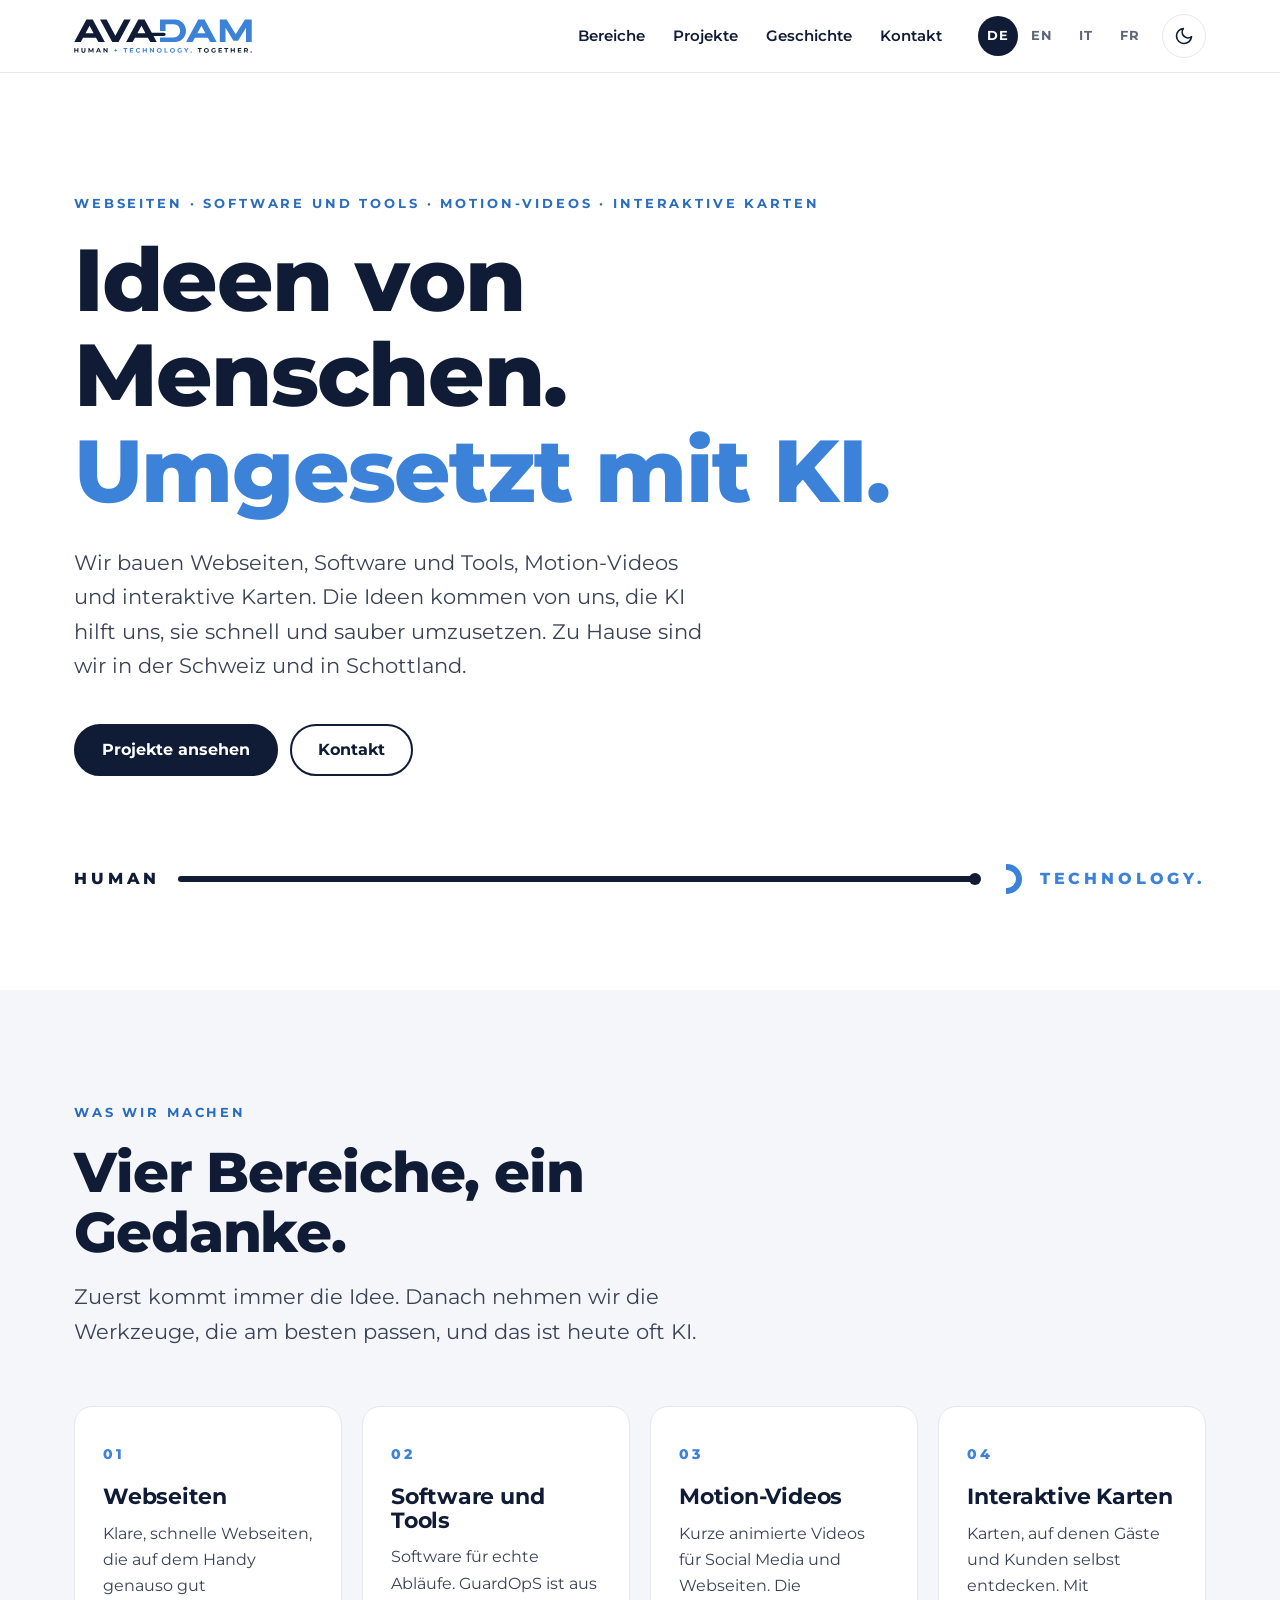
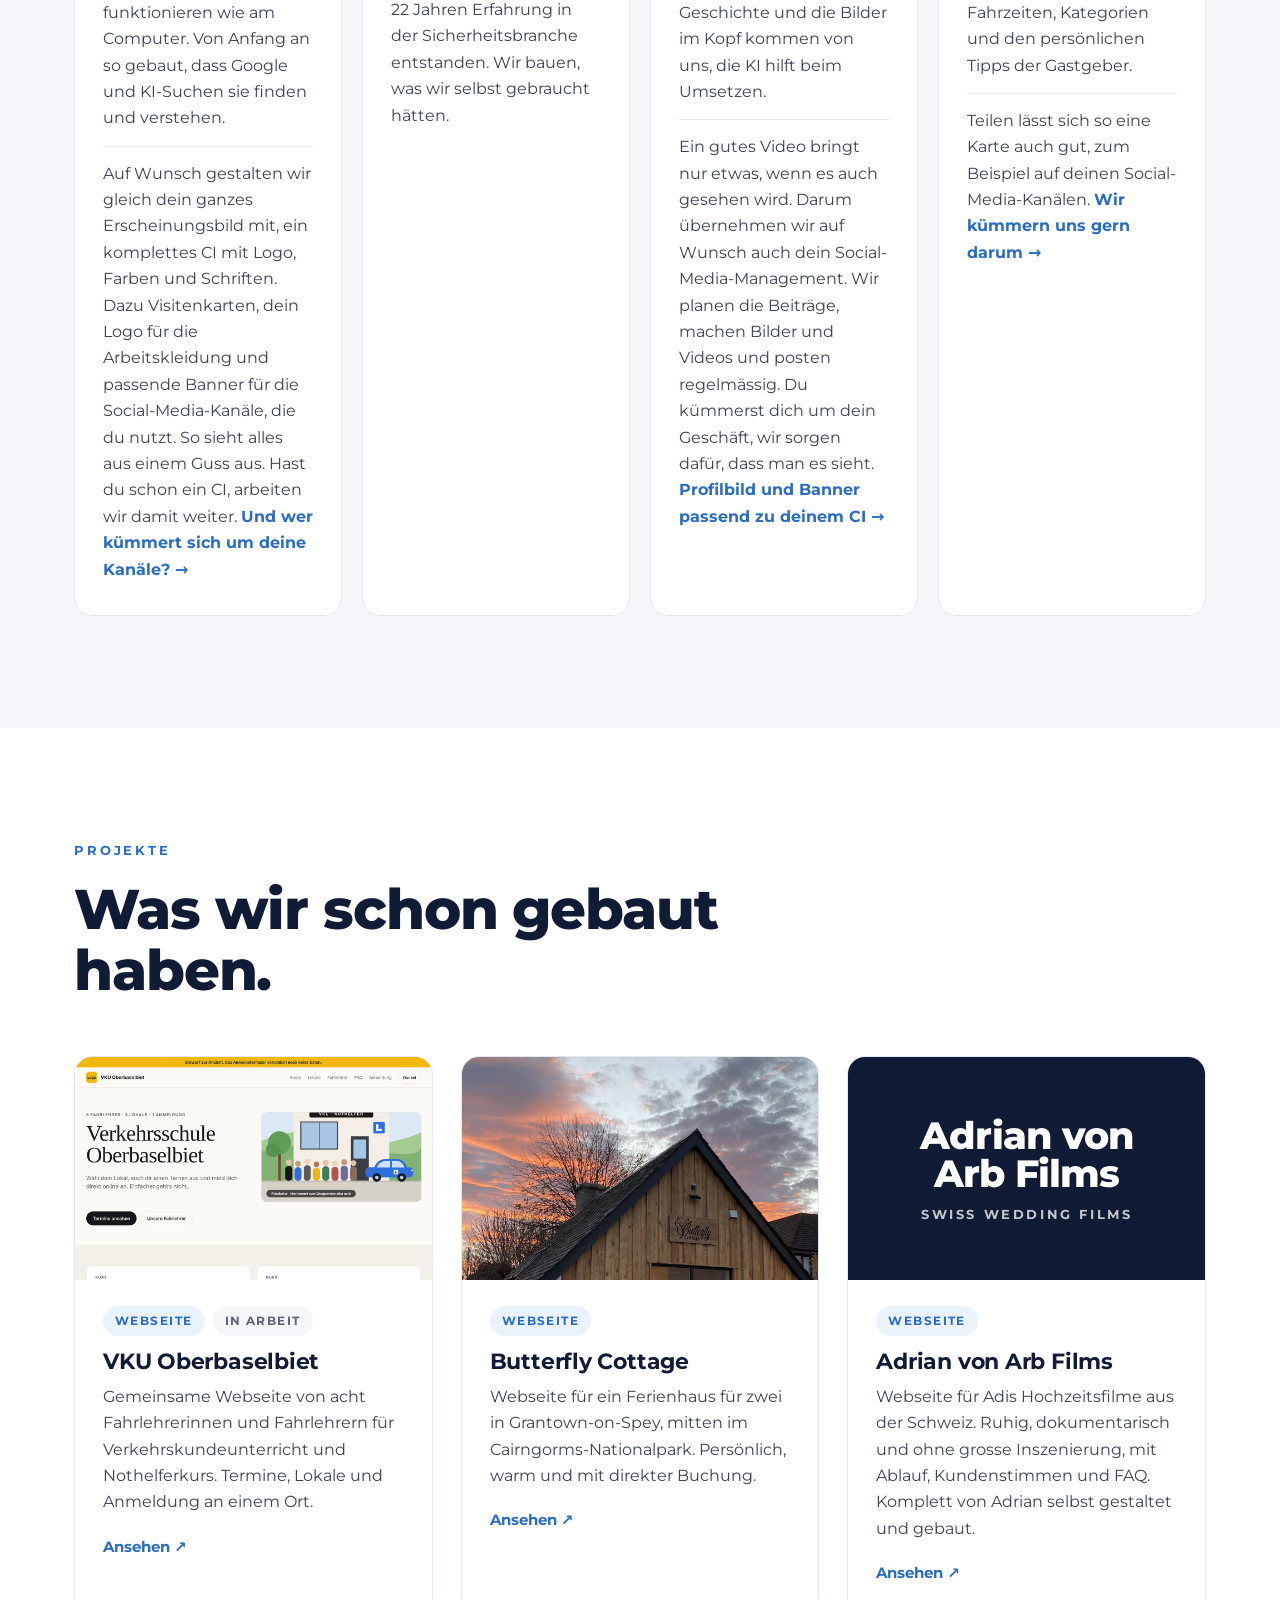
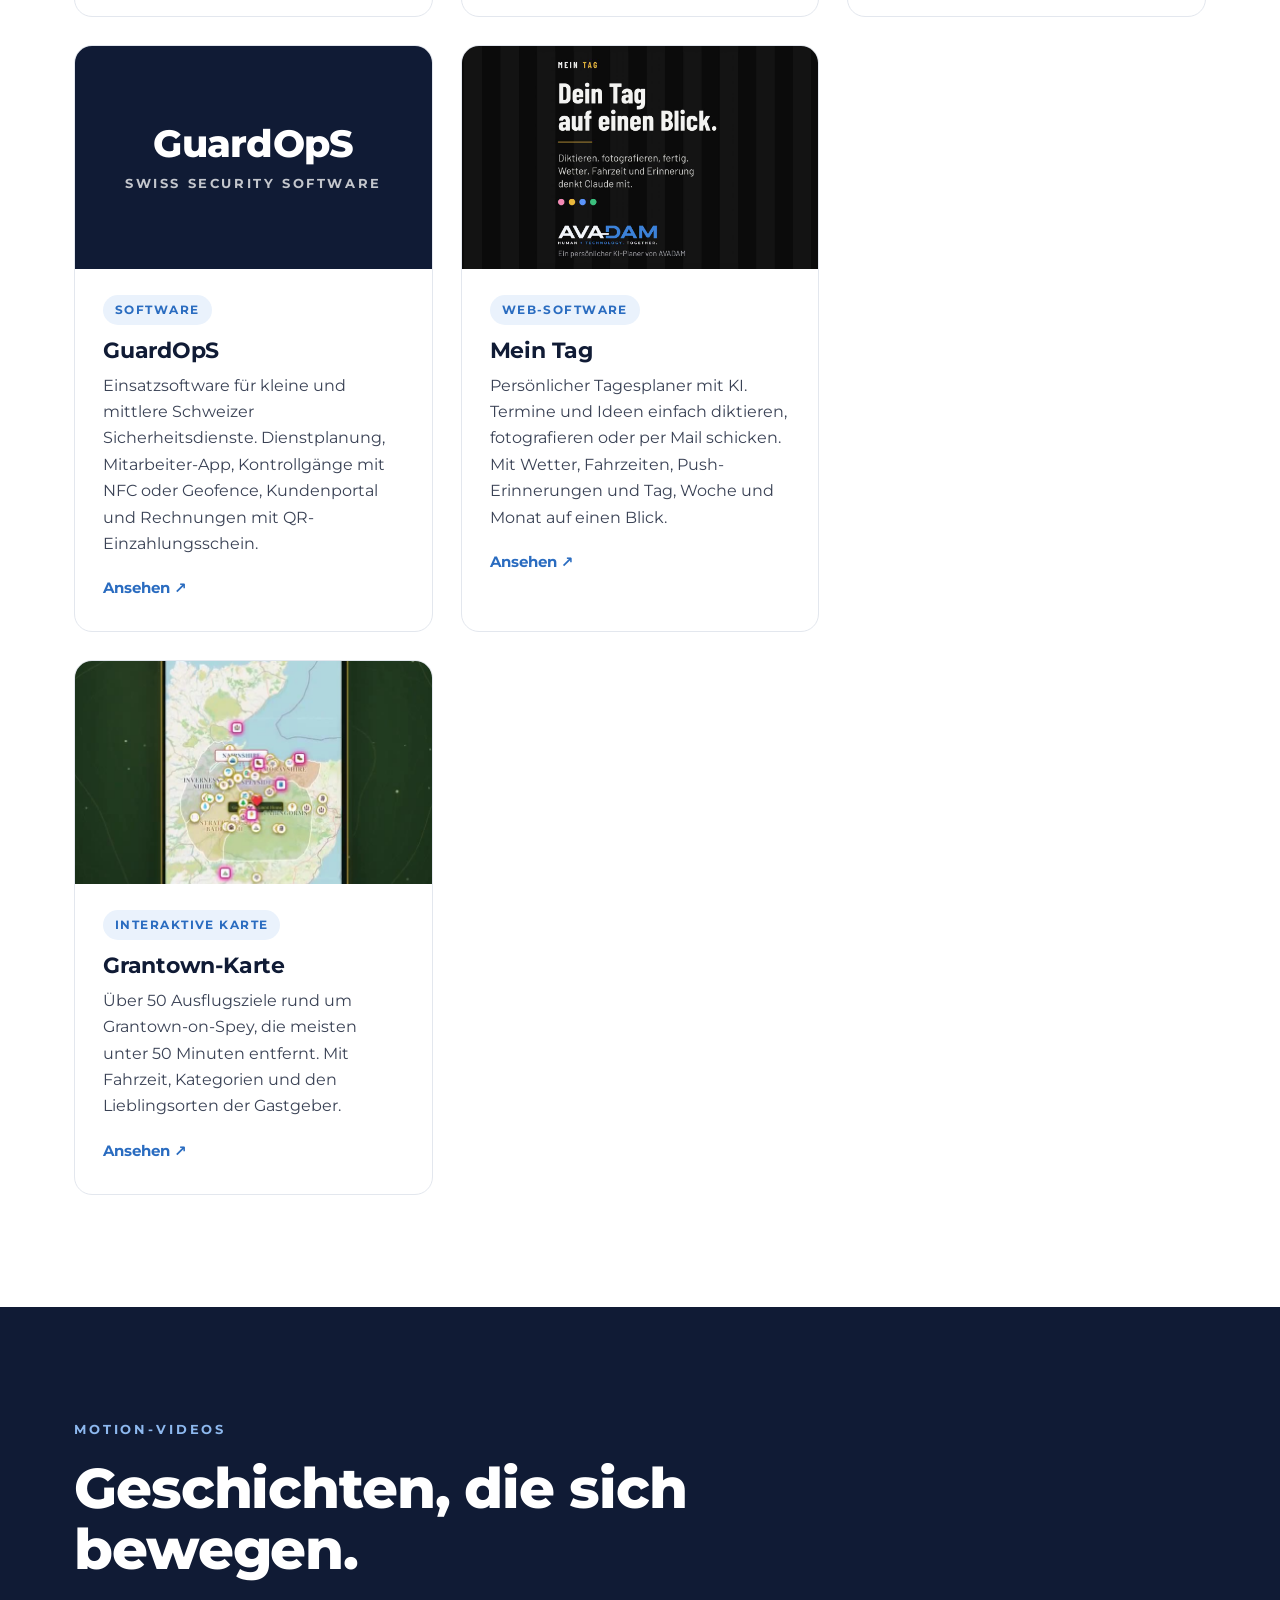
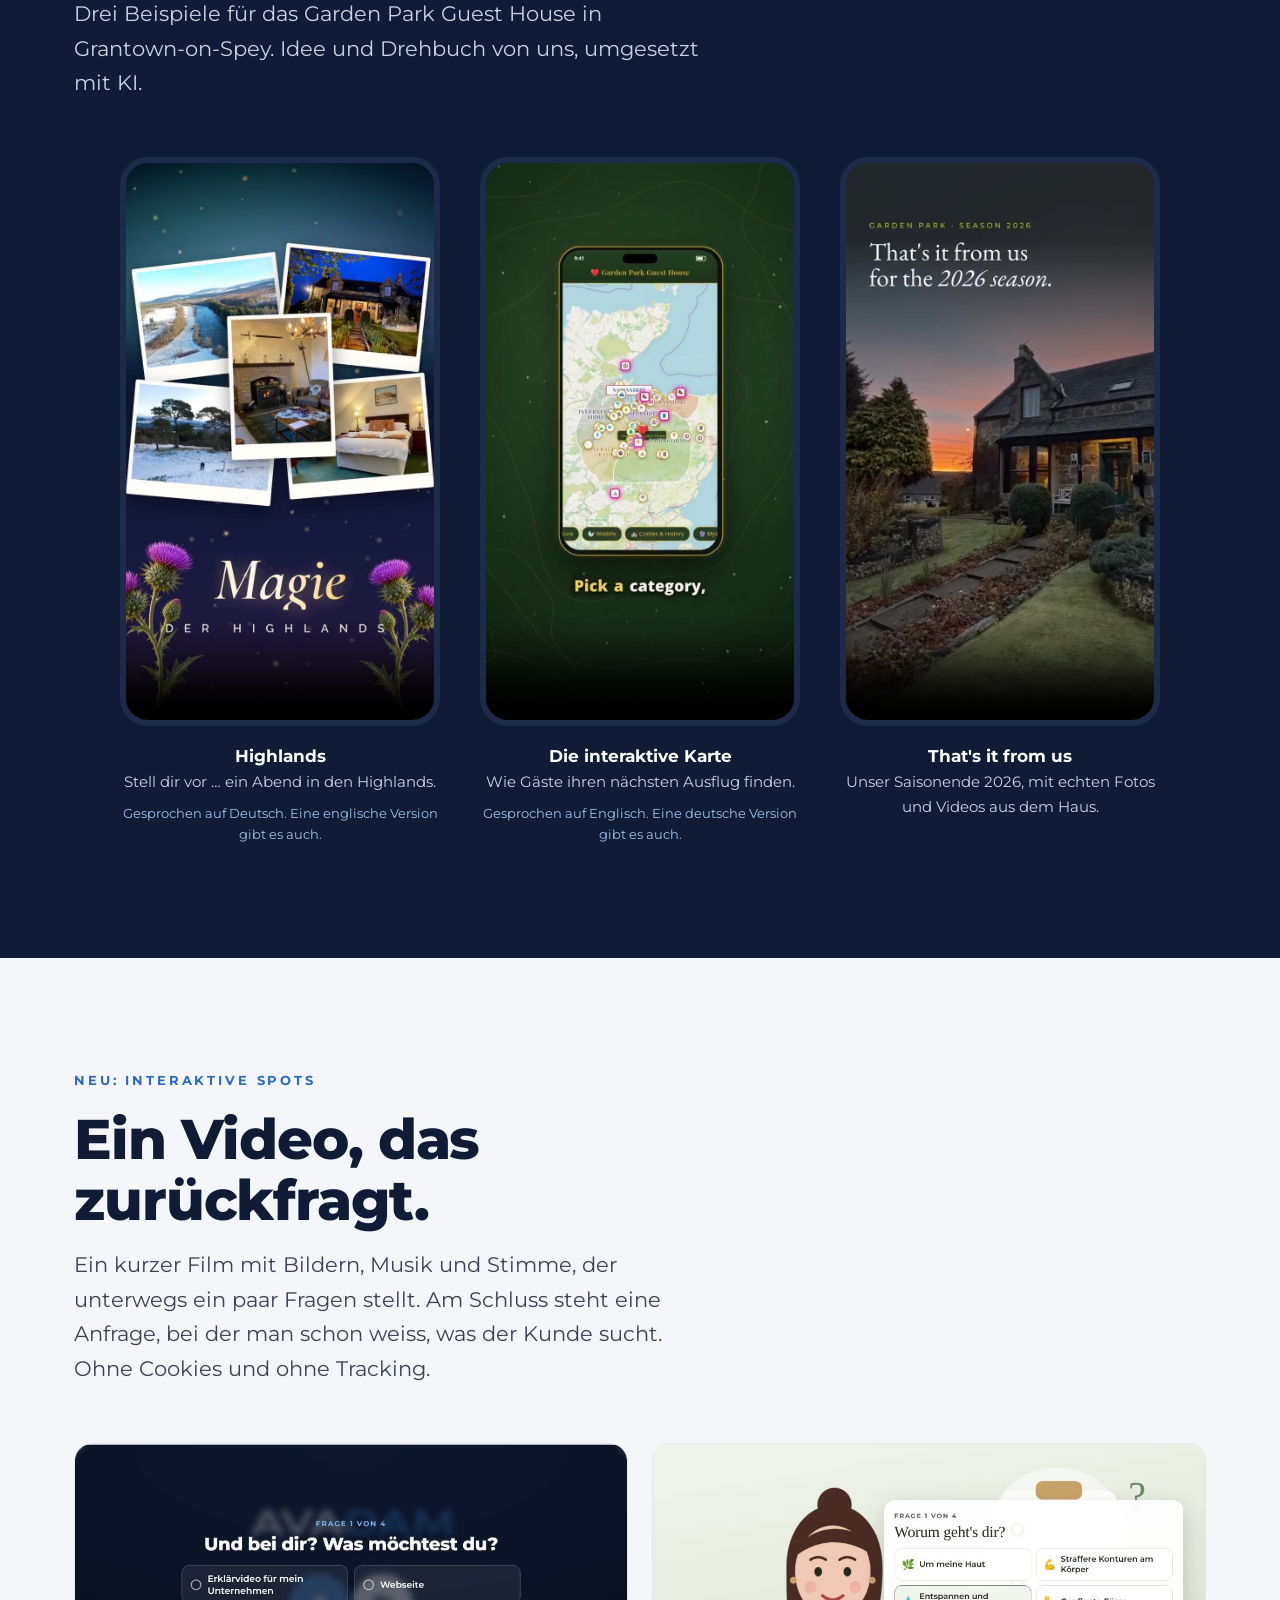
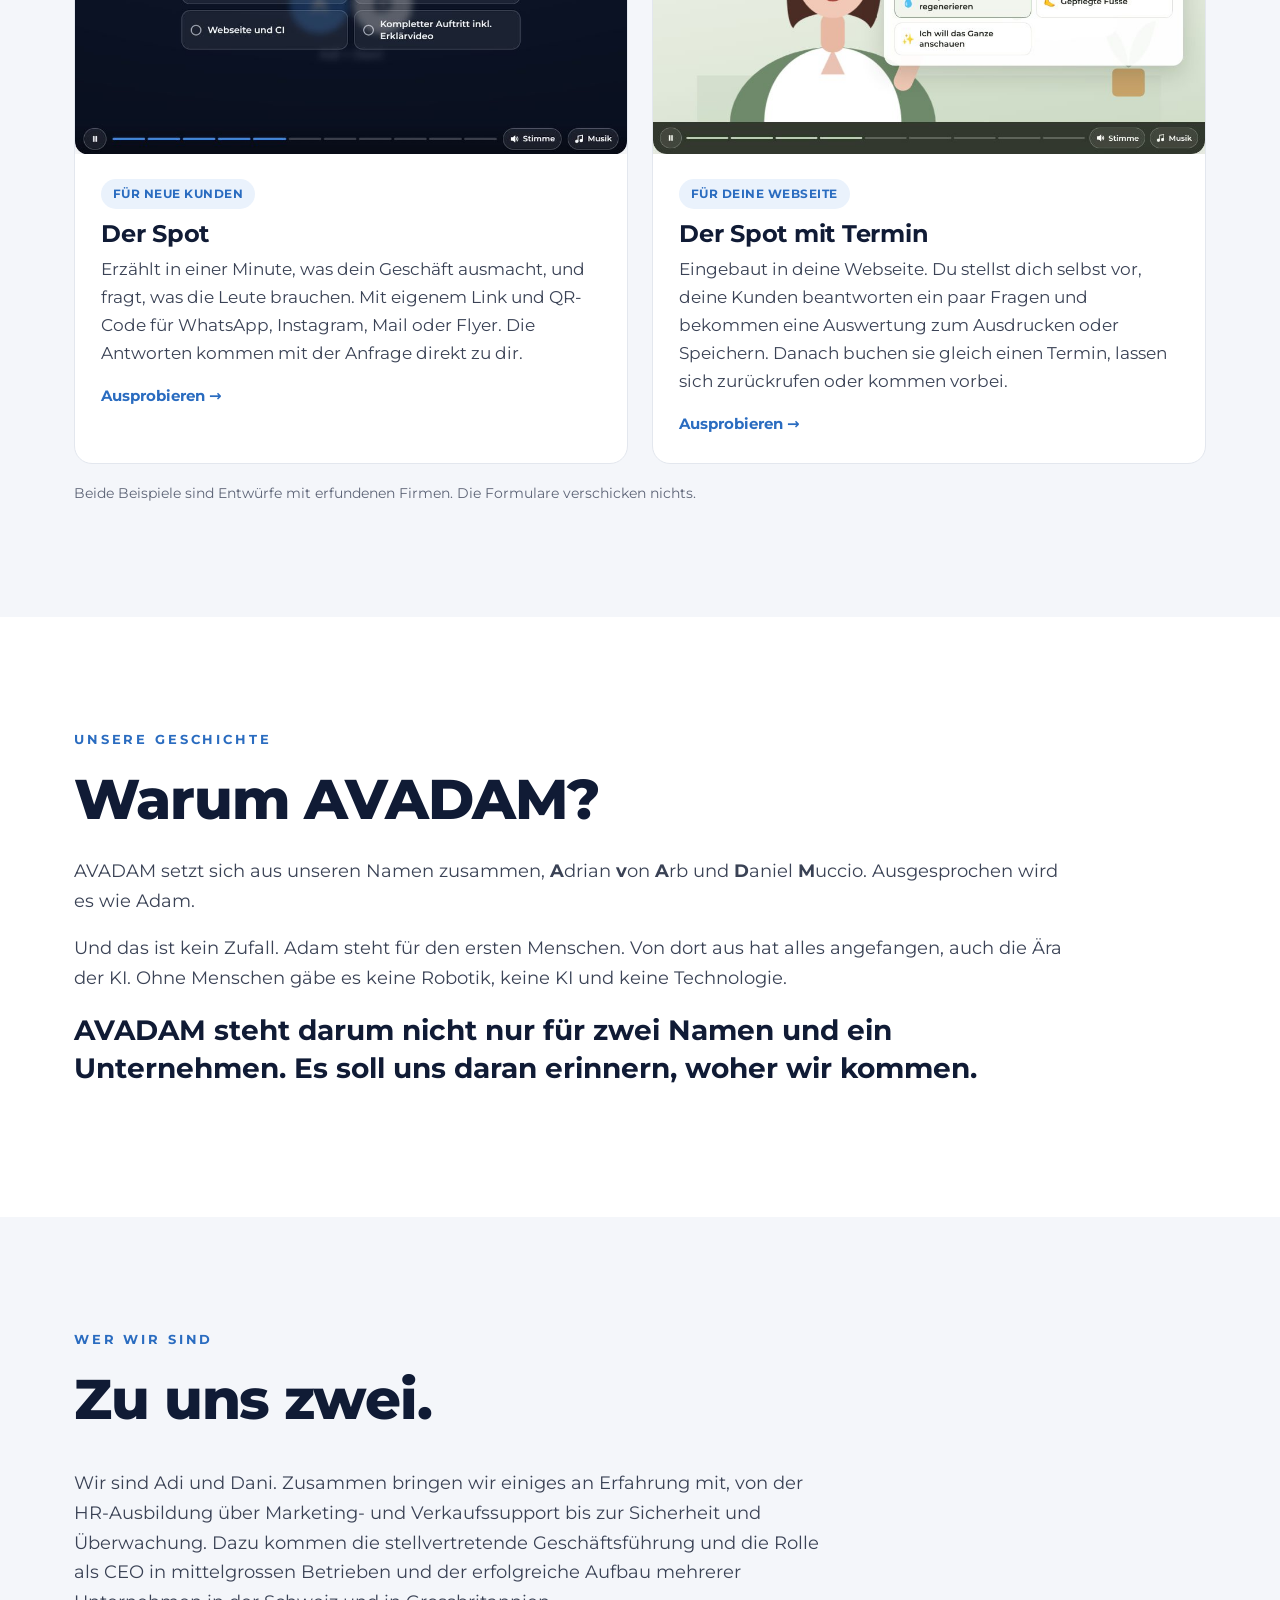
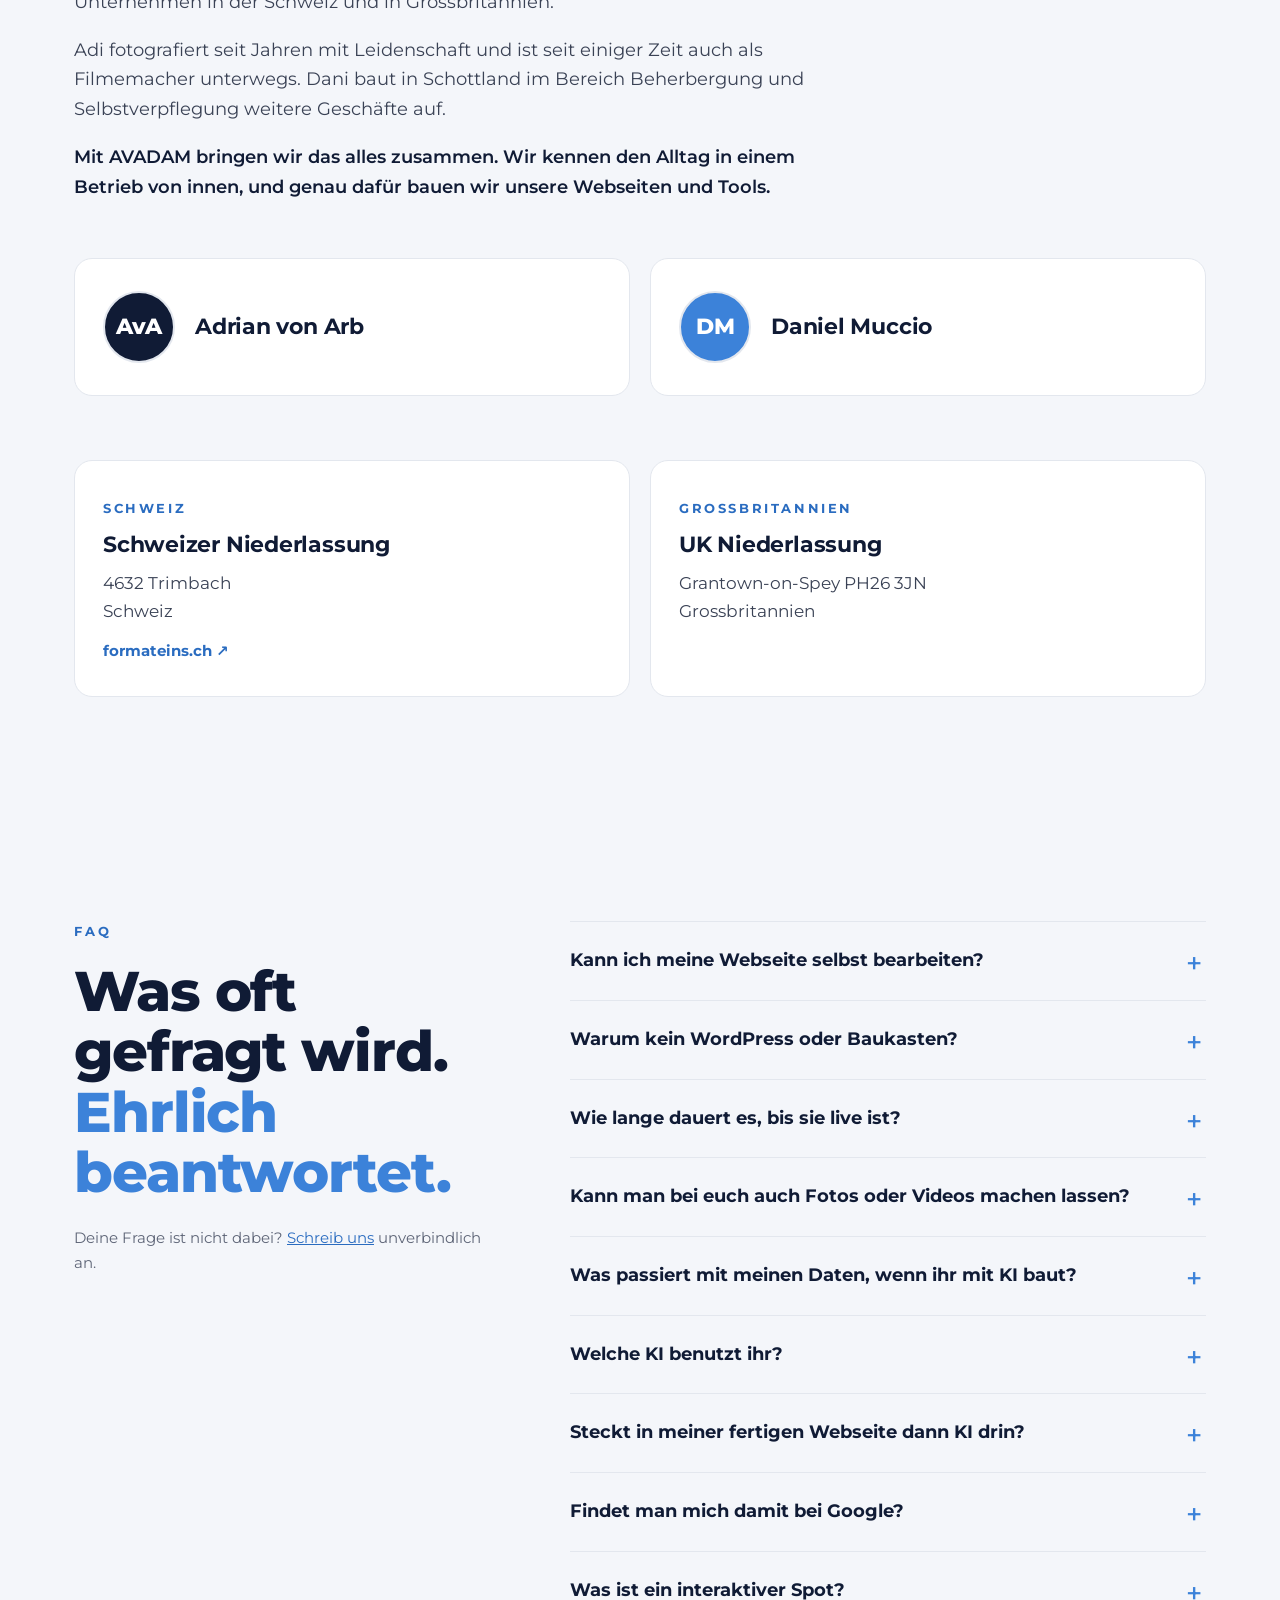
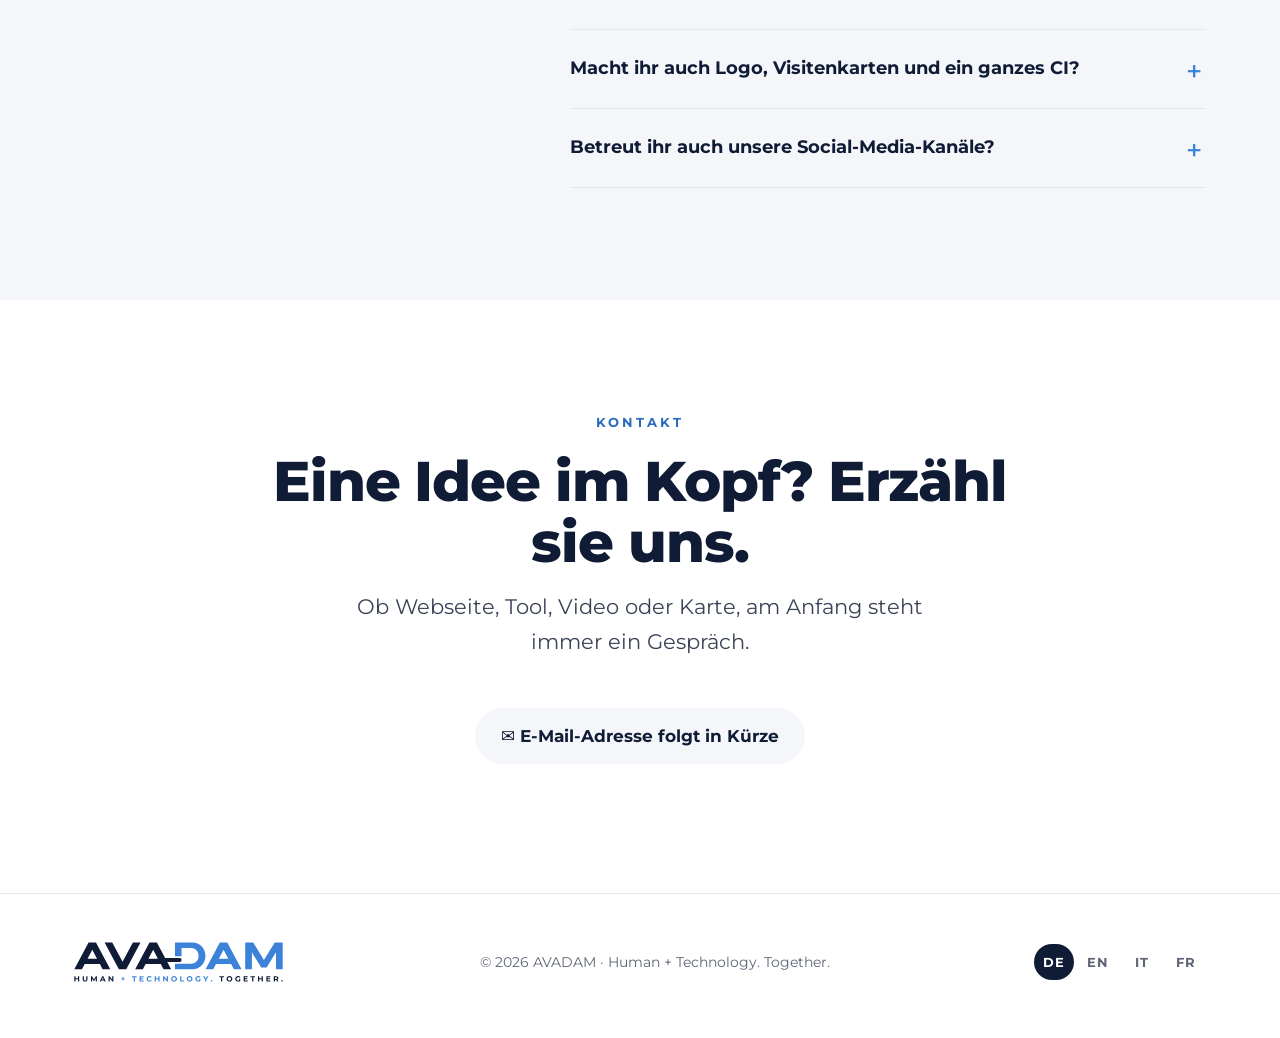
==== commit 2bdc6a30: "CI und Social-Media-Management in die Bereiche integriert, mit internen Links und FAQ (alle vier Spr" ====
--- a/index.html
+++ b/index.html
@@ -288,6 +288,22 @@
       "@type": "Answer",
       "text": "Ein kurzes Video, das nicht einfach durchläuft, sondern zwischendurch Fragen stellt. Je nach Antwort geht es anders weiter. Am Schluss bekommst du eine Anfrage mit allen Antworten, oder deine Kunden buchen direkt einen Termin. Dafür braucht es keine Cookies und kein Tracking, die Leute geben die Antworten freiwillig."
      }
+    },
+    {
+     "@type": "Question",
+     "name": "Macht ihr auch Logo, Visitenkarten und ein ganzes CI?",
+     "acceptedAnswer": {
+      "@type": "Answer",
+      "text": "Ja, zusammen mit der Webseite oder auch für sich allein. Wir gestalten dein Erscheinungsbild mit Logo, Farben und Schriften, dazu Visitenkarten, dein Logo für die Arbeitskleidung und Banner für deine Social-Media-Kanäle. Hast du schon ein CI, bauen wir darauf auf und ändern nichts ohne Absprache."
+     }
+    },
+    {
+     "@type": "Question",
+     "name": "Betreut ihr auch unsere Social-Media-Kanäle?",
+     "acceptedAnswer": {
+      "@type": "Answer",
+      "text": "Ja. Wir planen die Beiträge, machen Bilder und Videos und posten regelmässig auf den Kanälen, die du nutzt. Am besten zusammen mit unseren Motion-Videos, dann passt alles zusammen. Was gezeigt wird und was nicht, entscheidest du."
+     }
     }
    ]
   },
@@ -355,7 +371,7 @@
 <section id="bereiche" class="areas" aria-labelledby="h-areas">
 <div class="wrap">
 <div class="head"><span class="eyebrow">Was wir machen</span><h2 id="h-areas">Vier Bereiche, ein Gedanke.</h2><p class="lead">Zuerst kommt immer die Idee. Danach nehmen wir die Werkzeuge, die am besten passen, und das ist heute oft KI.</p></div>
-<div class="grid4"><article class="card"><span class="num">01</span><h3>Webseiten</h3><p>Klare, schnelle Webseiten, die auf dem Handy genauso gut funktionieren wie am Computer. Von Anfang an so gebaut, dass Google und KI-Suchen sie finden und verstehen.</p></article><article class="card"><span class="num">02</span><h3>Software und Tools</h3><p>Software für echte Abläufe. GuardOpS ist aus 22 Jahren Erfahrung in der Sicherheitsbranche entstanden. Wir bauen, was wir selbst gebraucht hätten.</p></article><article class="card"><span class="num">03</span><h3>Motion-Videos</h3><p>Kurze animierte Videos für Social Media und Webseiten. Die Geschichte und die Bilder im Kopf kommen von uns, die KI hilft beim Umsetzen.</p></article><article class="card"><span class="num">04</span><h3>Interaktive Karten</h3><p>Karten, auf denen Gäste und Kunden selbst entdecken. Mit Fahrzeiten, Kategorien und den persönlichen Tipps der Gastgeber.</p></article></div>
+<div class="grid4"><article class="card"><span class="num">01</span><h3>Webseiten</h3><p>Klare, schnelle Webseiten, die auf dem Handy genauso gut funktionieren wie am Computer. Von Anfang an so gebaut, dass Google und KI-Suchen sie finden und verstehen.</p><p class="extra" id="ci">Auf Wunsch gestalten wir gleich dein ganzes Erscheinungsbild mit, ein komplettes CI mit Logo, Farben und Schriften. Dazu Visitenkarten, dein Logo für die Arbeitskleidung und passende Banner für die Social-Media-Kanäle, die du nutzt. So sieht alles aus einem Guss aus. Hast du schon ein CI, arbeiten wir damit weiter. <a href="#social-media">Und wer kümmert sich um deine Kanäle? →</a></p></article><article class="card"><span class="num">02</span><h3>Software und Tools</h3><p>Software für echte Abläufe. GuardOpS ist aus 22 Jahren Erfahrung in der Sicherheitsbranche entstanden. Wir bauen, was wir selbst gebraucht hätten.</p></article><article class="card"><span class="num">03</span><h3>Motion-Videos</h3><p>Kurze animierte Videos für Social Media und Webseiten. Die Geschichte und die Bilder im Kopf kommen von uns, die KI hilft beim Umsetzen.</p><p class="extra" id="social-media">Ein gutes Video bringt nur etwas, wenn es auch gesehen wird. Darum übernehmen wir auf Wunsch auch dein Social-Media-Management. Wir planen die Beiträge, machen Bilder und Videos und posten regelmässig. Du kümmerst dich um dein Geschäft, wir sorgen dafür, dass man es sieht. <a href="#ci">Profilbild und Banner passend zu deinem CI →</a></p></article><article class="card"><span class="num">04</span><h3>Interaktive Karten</h3><p>Karten, auf denen Gäste und Kunden selbst entdecken. Mit Fahrzeiten, Kategorien und den persönlichen Tipps der Gastgeber.</p><p class="extra">Teilen lässt sich so eine Karte auch gut, zum Beispiel auf deinen Social-Media-Kanälen. <a href="#social-media">Wir kümmern uns gern darum →</a></p></article></div>
 </div>
 </section>
 
@@ -414,6 +430,8 @@
 <details><summary>Steckt in meiner fertigen Webseite dann KI drin?</summary><p>Nein. Die fertige Seite ist ganz normales HTML, ohne KI, ohne Tracking und ohne Cookies, solange du nichts anderes willst. Sie sammelt nichts über deine Besucher. Willst du später doch Statistiken oder ein Kontaktformular, besprechen wir das vorher und passen die Datenschutzerklärung entsprechend an.</p></details>
 <details><summary>Findet man mich damit bei Google?</summary><p>Die Seite ist so gebaut, dass Google sie gut lesen kann, mit sauberem Aufbau, schneller Ladezeit und den nötigen Angaben im Hintergrund. Einen Platz ganz oben garantiert dir niemand, ehrlich. Für Suchen in der Region zählt zusätzlich dein Google-Unternehmensprofil. Wir helfen dir gern dabei, einrichten musst du es aber selbst.</p></details>
 <details><summary>Was ist ein interaktiver Spot?</summary><p>Ein kurzes Video, das nicht einfach durchläuft, sondern zwischendurch Fragen stellt. Je nach Antwort geht es anders weiter. Am Schluss bekommst du eine Anfrage mit allen Antworten, oder deine Kunden buchen direkt einen Termin. Dafür braucht es keine Cookies und kein Tracking, die Leute geben die Antworten freiwillig.</p></details>
+<details><summary>Macht ihr auch Logo, Visitenkarten und ein ganzes CI?</summary><p>Ja, zusammen mit der Webseite oder auch für sich allein. Wir gestalten dein Erscheinungsbild mit Logo, Farben und Schriften, dazu Visitenkarten, dein Logo für die Arbeitskleidung und Banner für deine Social-Media-Kanäle. Hast du schon ein CI, bauen wir darauf auf und ändern nichts ohne Absprache.</p></details>
+<details><summary>Betreut ihr auch unsere Social-Media-Kanäle?</summary><p>Ja. Wir planen die Beiträge, machen Bilder und Videos und posten regelmässig auf den Kanälen, die du nutzt. Am besten zusammen mit unseren Motion-Videos, dann passt alles zusammen. Was gezeigt wird und was nicht, entscheidest du.</p></details>
 </div>
 </div>
 </div>
--- a/assets/style.css
+++ b/assets/style.css
@@ -96,6 +96,12 @@
 .card .num{font-weight:800;color:var(--blue);font-size:14px;letter-spacing:.2em}
 .card h3{margin:18px 0 12px}
 .card p{margin:0;font-size:16px}
+.card p.extra{margin-top:14px;padding-top:14px;border-top:1px solid var(--line);scroll-margin-top:90px}
+.card p.extra a{font-weight:700;color:var(--blue-ink);text-decoration:none}
+.card p.extra a:hover{text-decoration:underline}
+.card p.extra:target{animation:hinweis 2.4s ease-out}
+@keyframes hinweis{0%,35%{background:color-mix(in srgb,var(--blue) 16%,transparent);box-shadow:0 0 0 10px color-mix(in srgb,var(--blue) 16%,transparent)}100%{background:transparent;box-shadow:0 0 0 10px transparent}}
+@media (prefers-reduced-motion:reduce){.card p.extra:target{animation:none}}
 
 /* Projekte */
 .projects{display:grid;grid-template-columns:repeat(3,1fr);gap:28px}
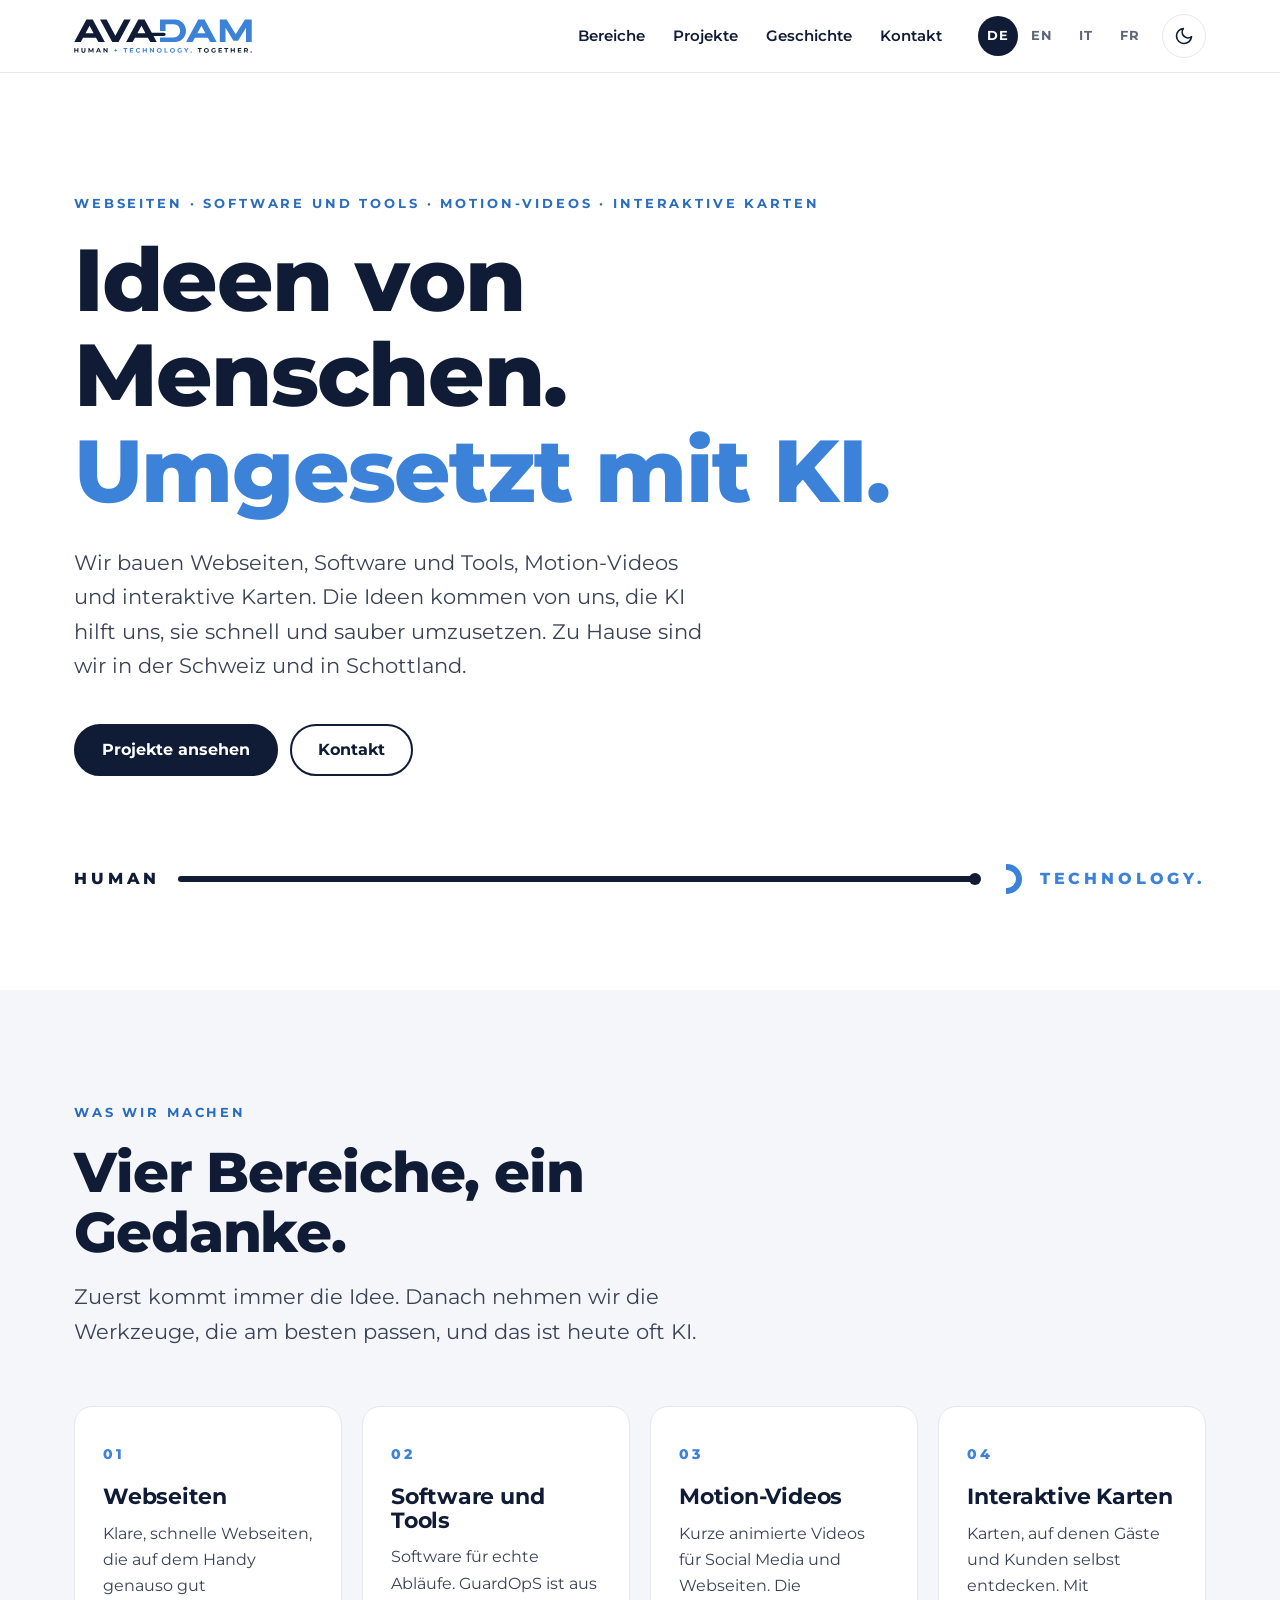
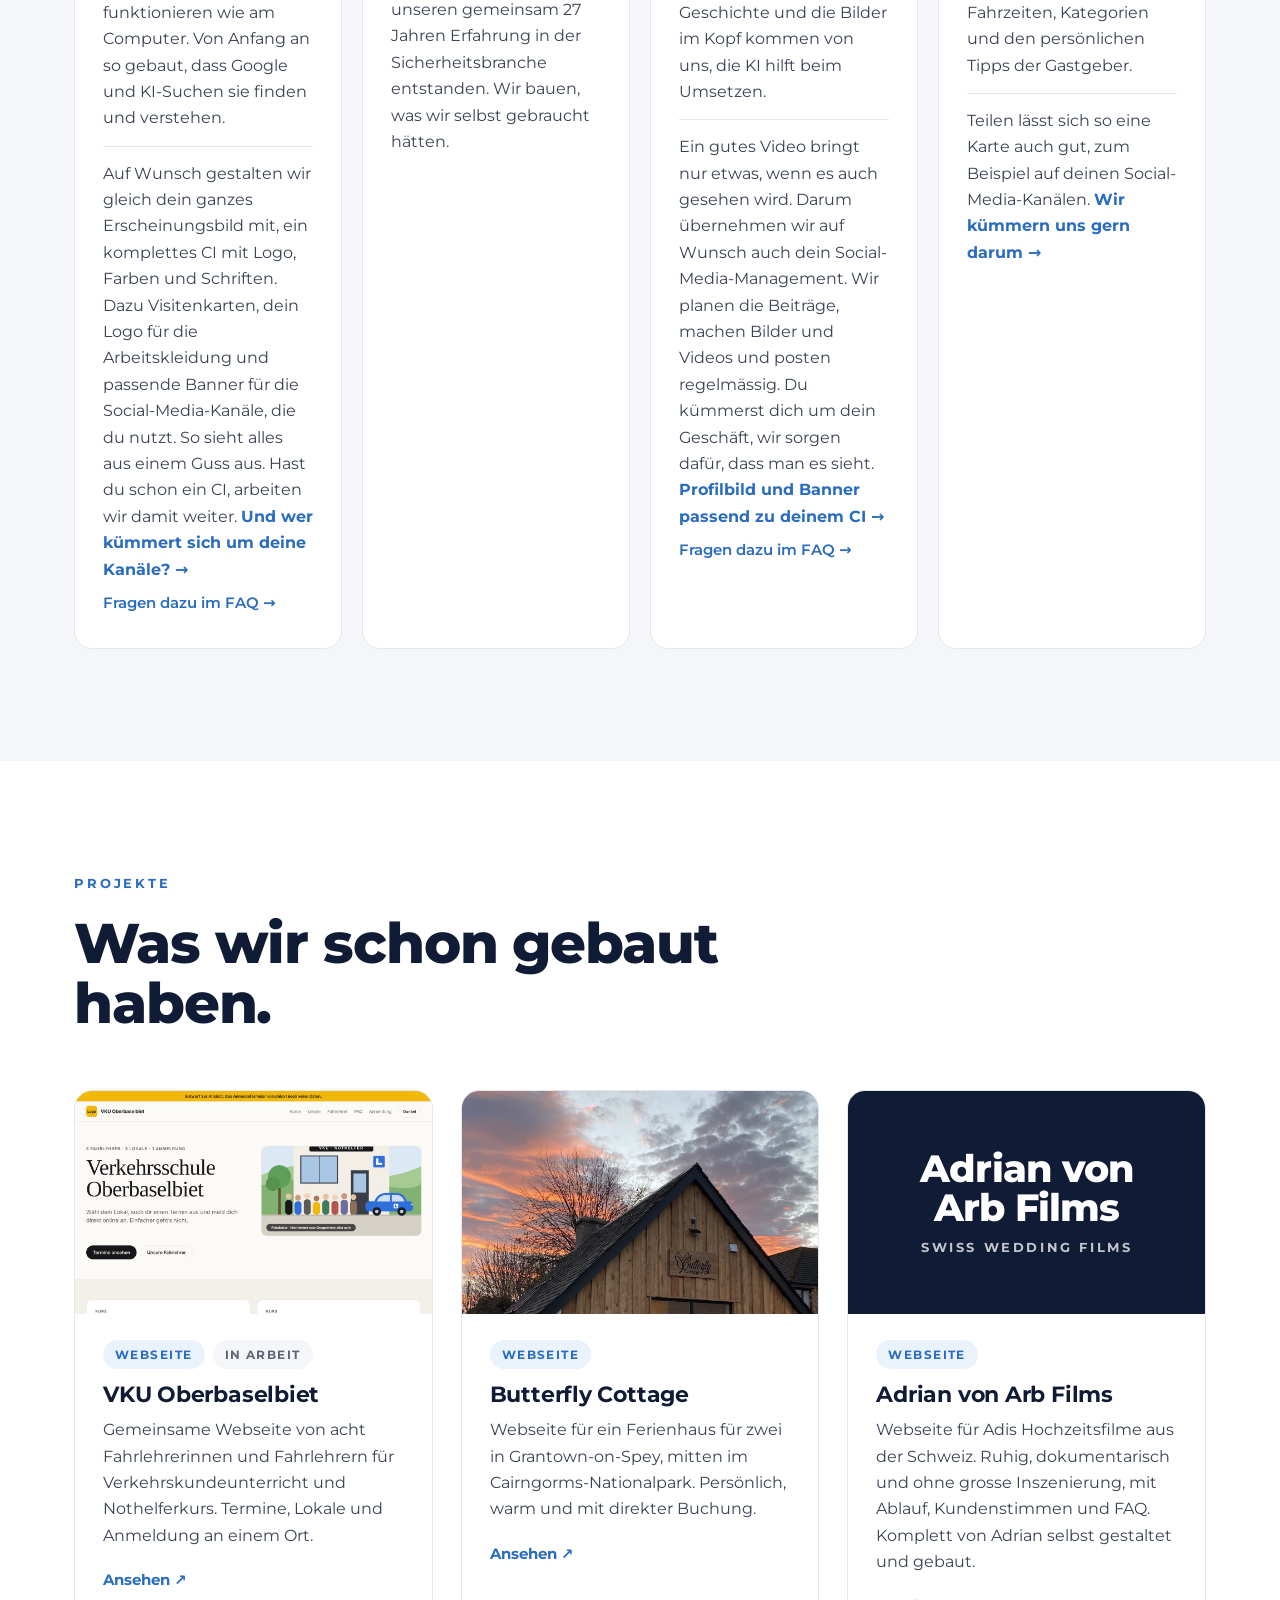
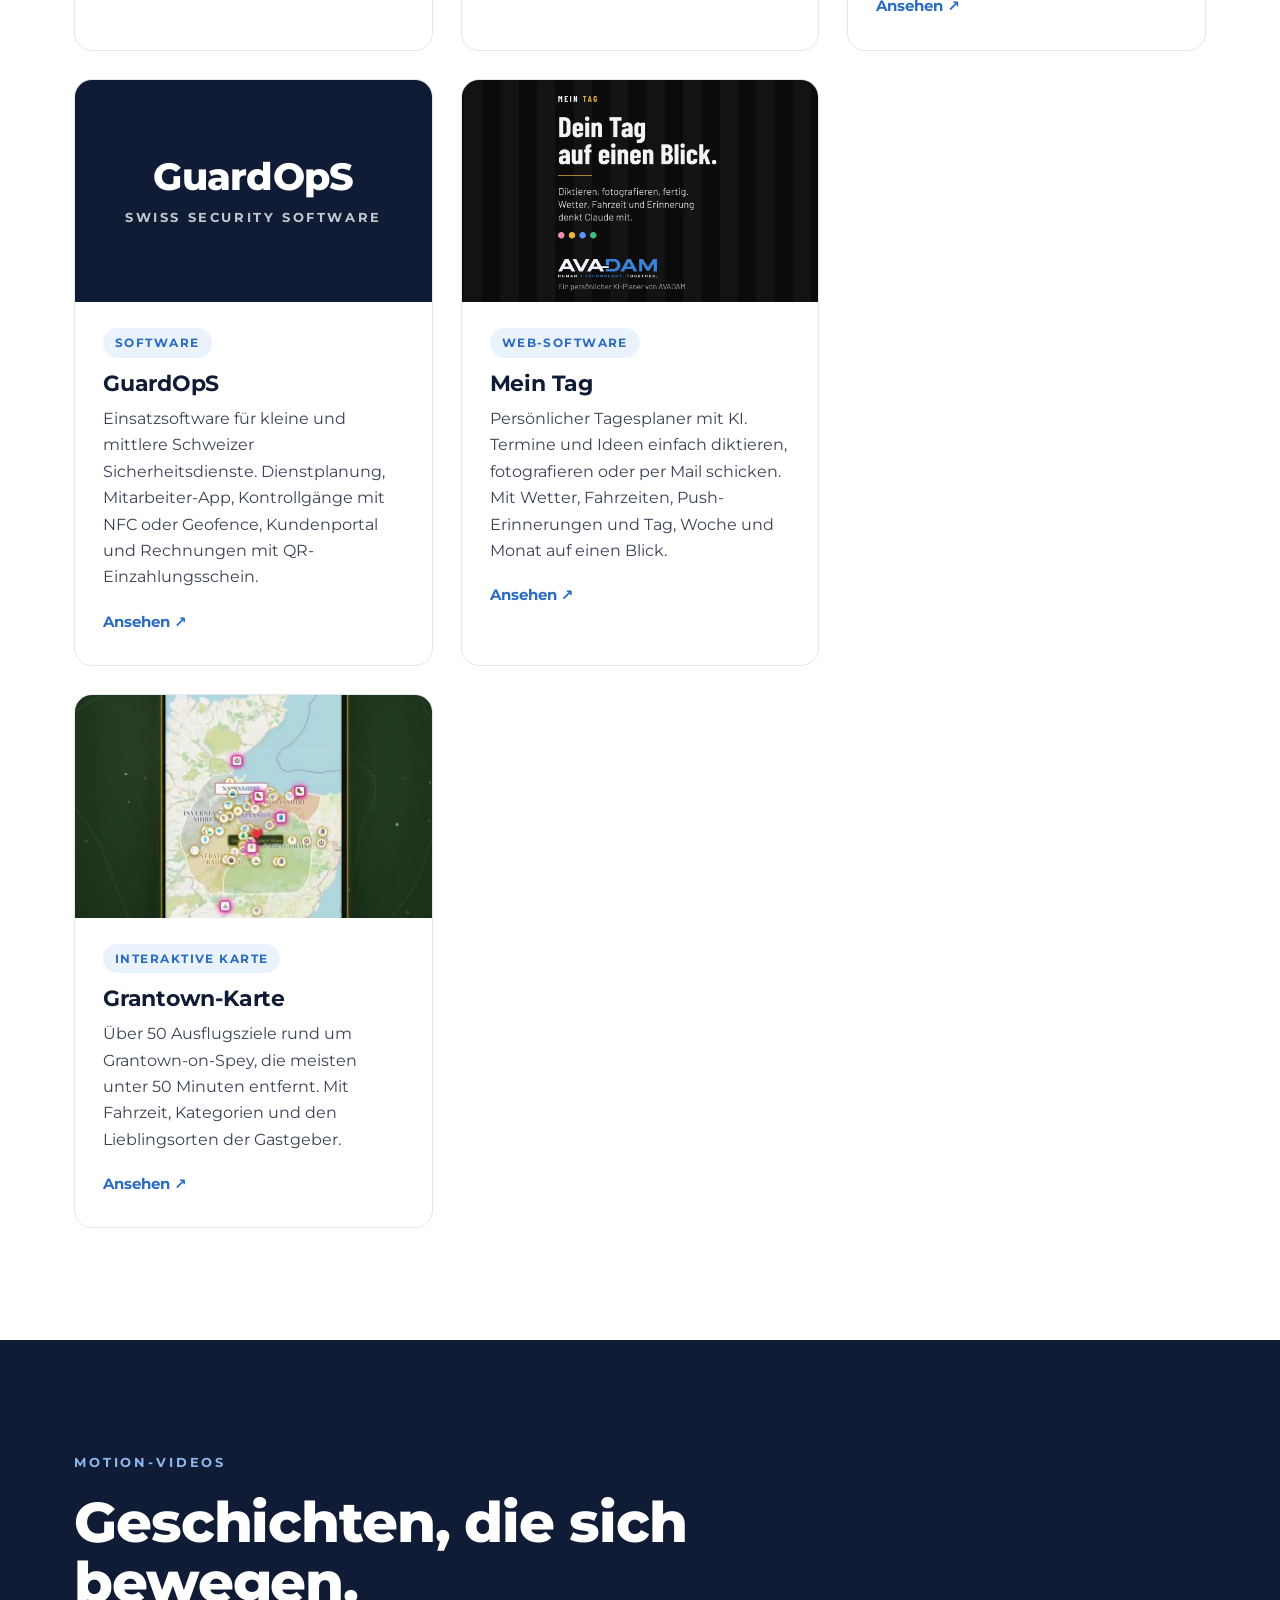
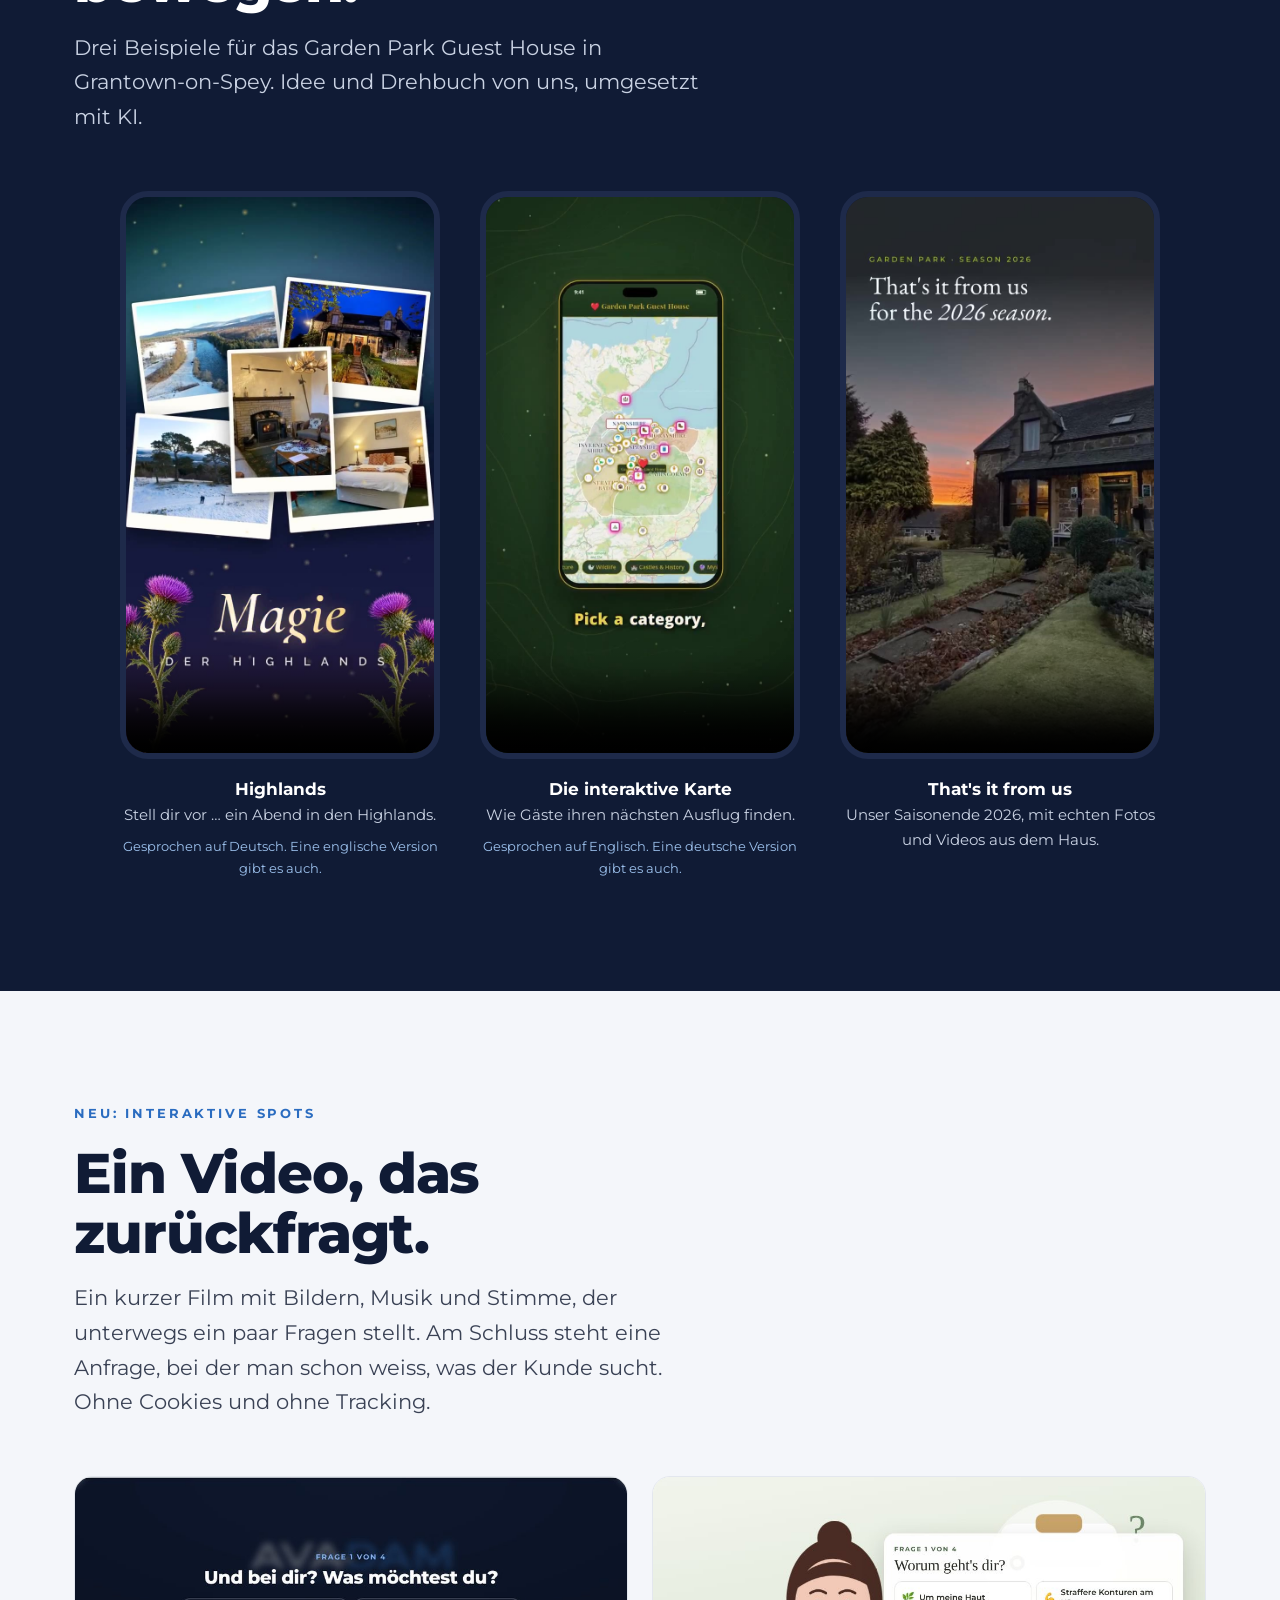
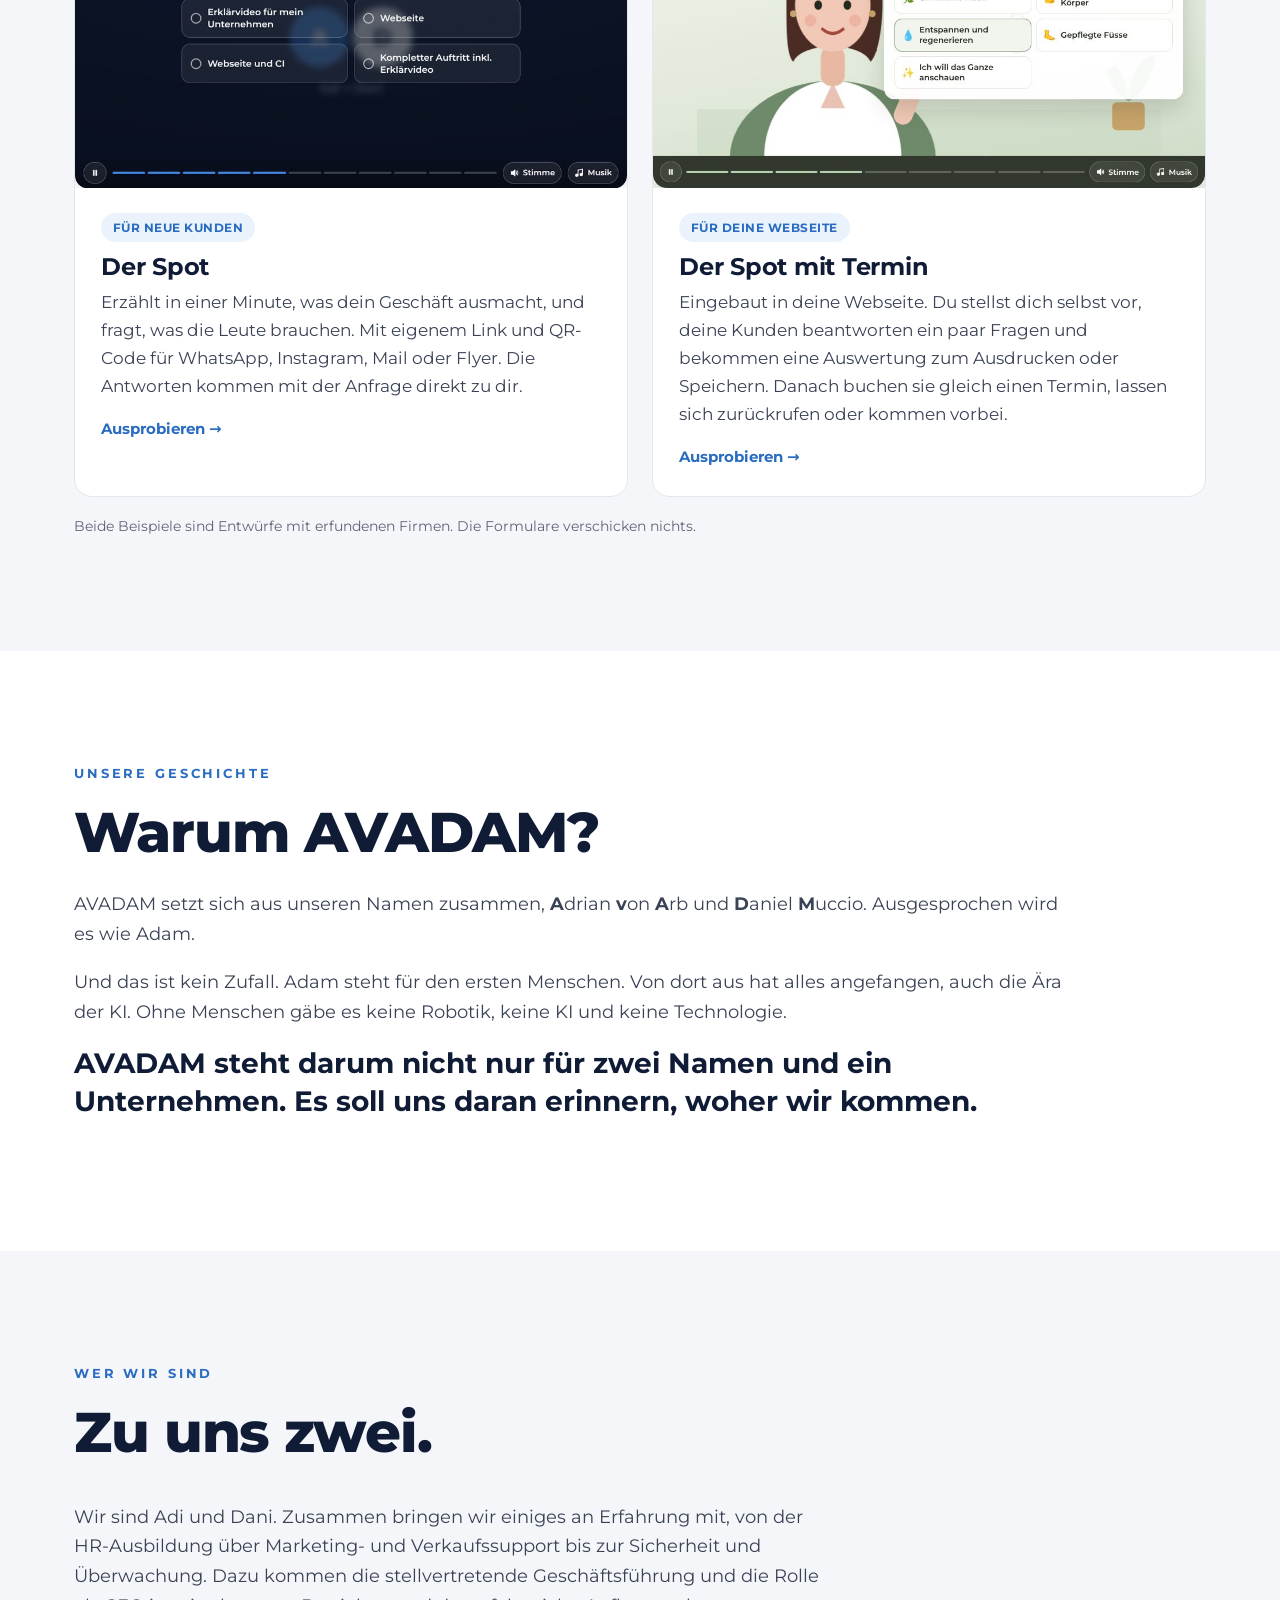
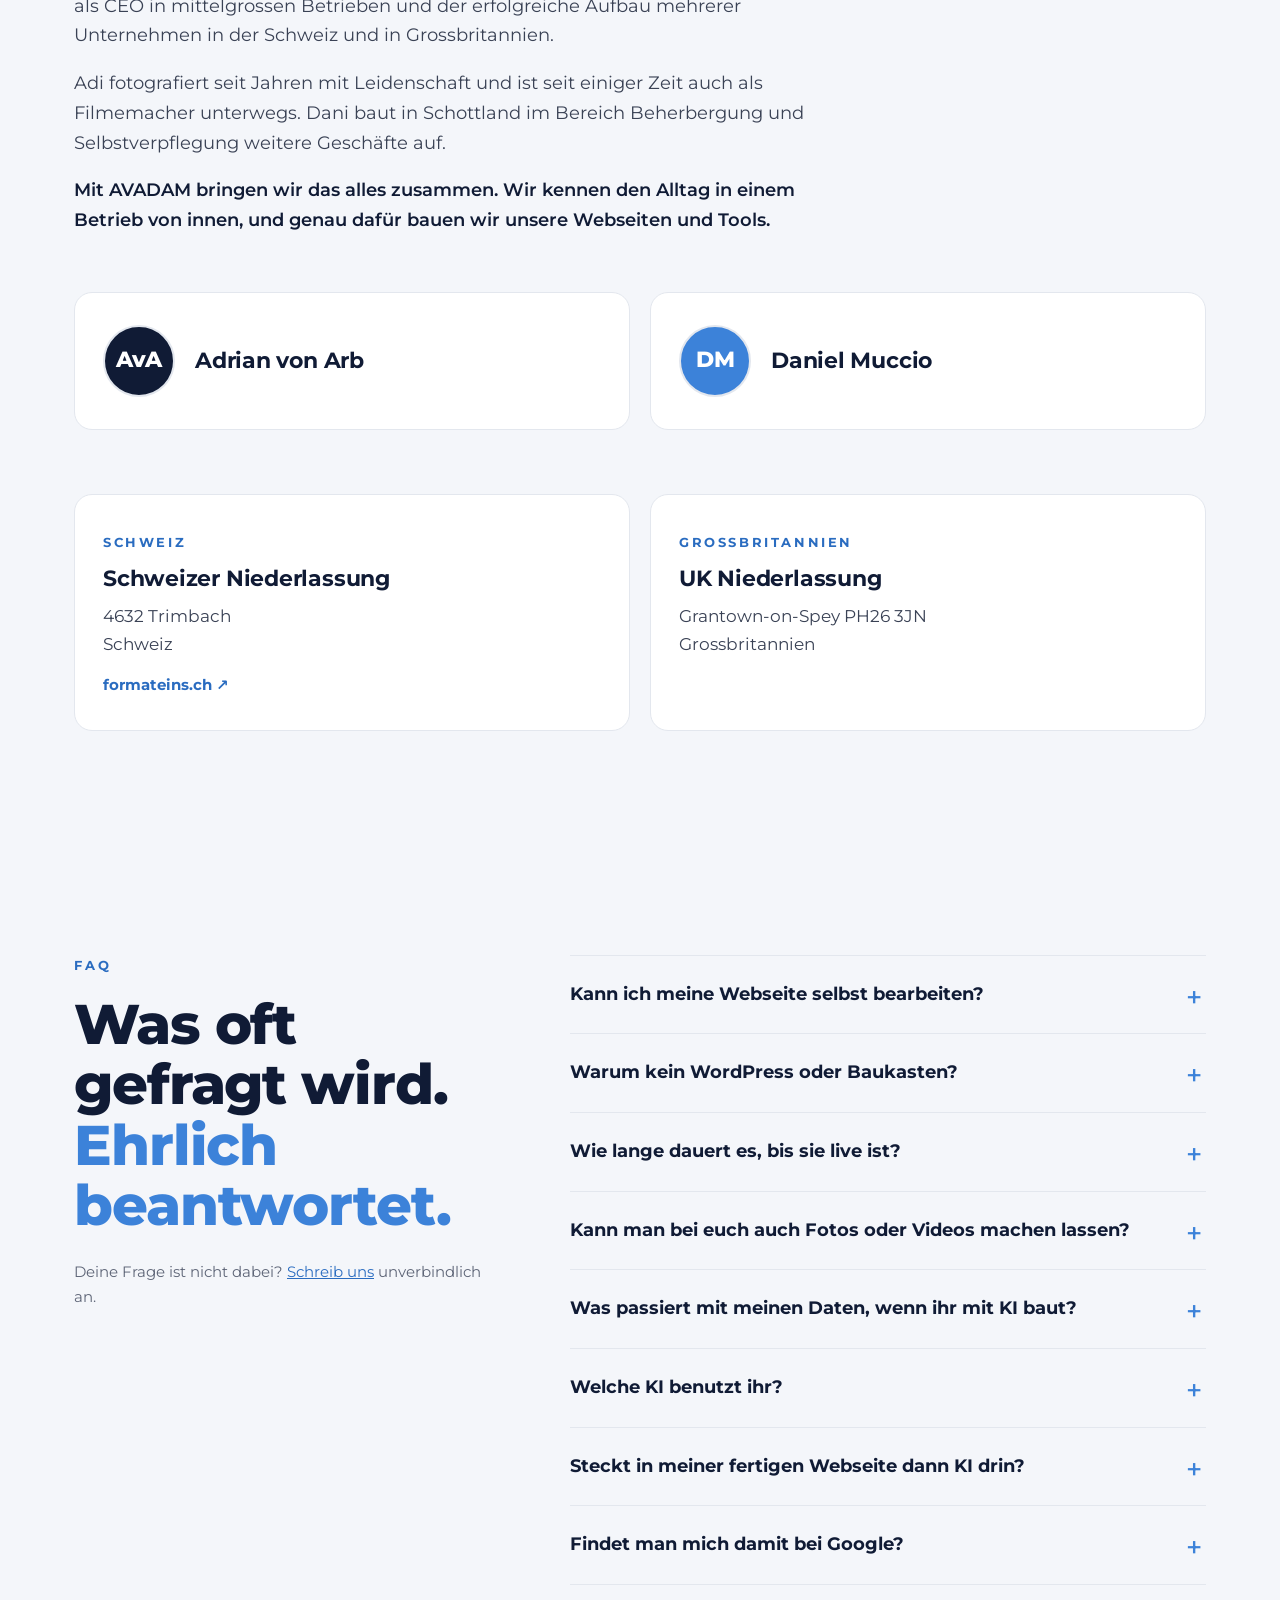
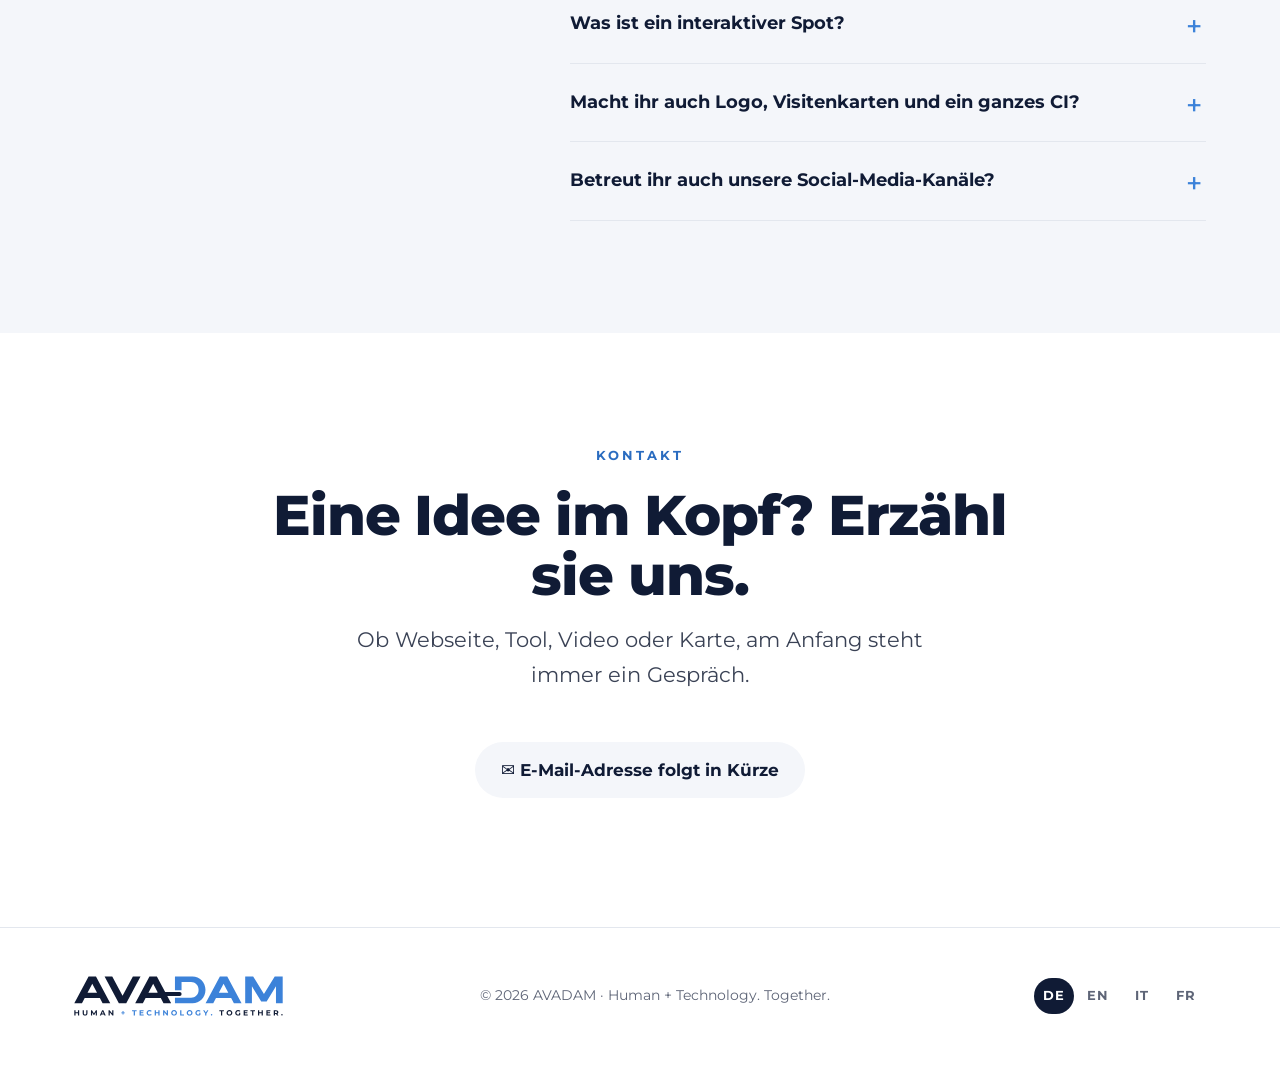
==== commit 7f379f87: "FAQ-Links bei CI und Social Media, GuardOpS mit gemeinsam 27 Jahren (alle vier Sprachen) Co-Authored" ====
--- a/index.html
+++ b/index.html
@@ -371,7 +371,7 @@
 <section id="bereiche" class="areas" aria-labelledby="h-areas">
 <div class="wrap">
 <div class="head"><span class="eyebrow">Was wir machen</span><h2 id="h-areas">Vier Bereiche, ein Gedanke.</h2><p class="lead">Zuerst kommt immer die Idee. Danach nehmen wir die Werkzeuge, die am besten passen, und das ist heute oft KI.</p></div>
-<div class="grid4"><article class="card"><span class="num">01</span><h3>Webseiten</h3><p>Klare, schnelle Webseiten, die auf dem Handy genauso gut funktionieren wie am Computer. Von Anfang an so gebaut, dass Google und KI-Suchen sie finden und verstehen.</p><p class="extra" id="ci">Auf Wunsch gestalten wir gleich dein ganzes Erscheinungsbild mit, ein komplettes CI mit Logo, Farben und Schriften. Dazu Visitenkarten, dein Logo für die Arbeitskleidung und passende Banner für die Social-Media-Kanäle, die du nutzt. So sieht alles aus einem Guss aus. Hast du schon ein CI, arbeiten wir damit weiter. <a href="#social-media">Und wer kümmert sich um deine Kanäle? →</a></p></article><article class="card"><span class="num">02</span><h3>Software und Tools</h3><p>Software für echte Abläufe. GuardOpS ist aus 22 Jahren Erfahrung in der Sicherheitsbranche entstanden. Wir bauen, was wir selbst gebraucht hätten.</p></article><article class="card"><span class="num">03</span><h3>Motion-Videos</h3><p>Kurze animierte Videos für Social Media und Webseiten. Die Geschichte und die Bilder im Kopf kommen von uns, die KI hilft beim Umsetzen.</p><p class="extra" id="social-media">Ein gutes Video bringt nur etwas, wenn es auch gesehen wird. Darum übernehmen wir auf Wunsch auch dein Social-Media-Management. Wir planen die Beiträge, machen Bilder und Videos und posten regelmässig. Du kümmerst dich um dein Geschäft, wir sorgen dafür, dass man es sieht. <a href="#ci">Profilbild und Banner passend zu deinem CI →</a></p></article><article class="card"><span class="num">04</span><h3>Interaktive Karten</h3><p>Karten, auf denen Gäste und Kunden selbst entdecken. Mit Fahrzeiten, Kategorien und den persönlichen Tipps der Gastgeber.</p><p class="extra">Teilen lässt sich so eine Karte auch gut, zum Beispiel auf deinen Social-Media-Kanälen. <a href="#social-media">Wir kümmern uns gern darum →</a></p></article></div>
+<div class="grid4"><article class="card"><span class="num">01</span><h3>Webseiten</h3><p>Klare, schnelle Webseiten, die auf dem Handy genauso gut funktionieren wie am Computer. Von Anfang an so gebaut, dass Google und KI-Suchen sie finden und verstehen.</p><p class="extra" id="ci">Auf Wunsch gestalten wir gleich dein ganzes Erscheinungsbild mit, ein komplettes CI mit Logo, Farben und Schriften. Dazu Visitenkarten, dein Logo für die Arbeitskleidung und passende Banner für die Social-Media-Kanäle, die du nutzt. So sieht alles aus einem Guss aus. Hast du schon ein CI, arbeiten wir damit weiter. <a href="#social-media">Und wer kümmert sich um deine Kanäle? →</a><br><a class="faqlink" href="#faq-ci">Fragen dazu im FAQ →</a></p></article><article class="card"><span class="num">02</span><h3>Software und Tools</h3><p>Software für echte Abläufe. GuardOpS ist aus unseren gemeinsam 27 Jahren Erfahrung in der Sicherheitsbranche entstanden. Wir bauen, was wir selbst gebraucht hätten.</p></article><article class="card"><span class="num">03</span><h3>Motion-Videos</h3><p>Kurze animierte Videos für Social Media und Webseiten. Die Geschichte und die Bilder im Kopf kommen von uns, die KI hilft beim Umsetzen.</p><p class="extra" id="social-media">Ein gutes Video bringt nur etwas, wenn es auch gesehen wird. Darum übernehmen wir auf Wunsch auch dein Social-Media-Management. Wir planen die Beiträge, machen Bilder und Videos und posten regelmässig. Du kümmerst dich um dein Geschäft, wir sorgen dafür, dass man es sieht. <a href="#ci">Profilbild und Banner passend zu deinem CI →</a><br><a class="faqlink" href="#faq-social-media">Fragen dazu im FAQ →</a></p></article><article class="card"><span class="num">04</span><h3>Interaktive Karten</h3><p>Karten, auf denen Gäste und Kunden selbst entdecken. Mit Fahrzeiten, Kategorien und den persönlichen Tipps der Gastgeber.</p><p class="extra">Teilen lässt sich so eine Karte auch gut, zum Beispiel auf deinen Social-Media-Kanälen. <a href="#social-media">Wir kümmern uns gern darum →</a></p></article></div>
 </div>
 </section>
 
@@ -430,8 +430,8 @@
 <details><summary>Steckt in meiner fertigen Webseite dann KI drin?</summary><p>Nein. Die fertige Seite ist ganz normales HTML, ohne KI, ohne Tracking und ohne Cookies, solange du nichts anderes willst. Sie sammelt nichts über deine Besucher. Willst du später doch Statistiken oder ein Kontaktformular, besprechen wir das vorher und passen die Datenschutzerklärung entsprechend an.</p></details>
 <details><summary>Findet man mich damit bei Google?</summary><p>Die Seite ist so gebaut, dass Google sie gut lesen kann, mit sauberem Aufbau, schneller Ladezeit und den nötigen Angaben im Hintergrund. Einen Platz ganz oben garantiert dir niemand, ehrlich. Für Suchen in der Region zählt zusätzlich dein Google-Unternehmensprofil. Wir helfen dir gern dabei, einrichten musst du es aber selbst.</p></details>
 <details><summary>Was ist ein interaktiver Spot?</summary><p>Ein kurzes Video, das nicht einfach durchläuft, sondern zwischendurch Fragen stellt. Je nach Antwort geht es anders weiter. Am Schluss bekommst du eine Anfrage mit allen Antworten, oder deine Kunden buchen direkt einen Termin. Dafür braucht es keine Cookies und kein Tracking, die Leute geben die Antworten freiwillig.</p></details>
-<details><summary>Macht ihr auch Logo, Visitenkarten und ein ganzes CI?</summary><p>Ja, zusammen mit der Webseite oder auch für sich allein. Wir gestalten dein Erscheinungsbild mit Logo, Farben und Schriften, dazu Visitenkarten, dein Logo für die Arbeitskleidung und Banner für deine Social-Media-Kanäle. Hast du schon ein CI, bauen wir darauf auf und ändern nichts ohne Absprache.</p></details>
-<details><summary>Betreut ihr auch unsere Social-Media-Kanäle?</summary><p>Ja. Wir planen die Beiträge, machen Bilder und Videos und posten regelmässig auf den Kanälen, die du nutzt. Am besten zusammen mit unseren Motion-Videos, dann passt alles zusammen. Was gezeigt wird und was nicht, entscheidest du.</p></details>
+<details id="faq-ci"><summary>Macht ihr auch Logo, Visitenkarten und ein ganzes CI?</summary><p>Ja, zusammen mit der Webseite oder auch für sich allein. Wir gestalten dein Erscheinungsbild mit Logo, Farben und Schriften, dazu Visitenkarten, dein Logo für die Arbeitskleidung und Banner für deine Social-Media-Kanäle. Hast du schon ein CI, bauen wir darauf auf und ändern nichts ohne Absprache.</p></details>
+<details id="faq-social-media"><summary>Betreut ihr auch unsere Social-Media-Kanäle?</summary><p>Ja. Wir planen die Beiträge, machen Bilder und Videos und posten regelmässig auf den Kanälen, die du nutzt. Am besten zusammen mit unseren Motion-Videos, dann passt alles zusammen. Was gezeigt wird und was nicht, entscheidest du.</p></details>
 </div>
 </div>
 </div>
@@ -453,6 +453,6 @@
 </div>
 </footer>
 <button type="button" class="totop" id="totop" aria-label="Nach oben" title="Nach oben"><svg class="m-apfel" viewBox="0 0 64 64" aria-hidden="true"><path d="M32 19C24 12 9 14 9 32c0 16 10 27 18 27 3 0 3.5-2 5-2s2 2 5 2c8 0 18-11 18-27 0-18-15-20-23-13z" fill="#D93A3A"/><path d="M32 19C24 12 9 14 9 32c0 16 10 27 18 27 3 0 3.5-2 5-2" fill="none" stroke="#A82525" stroke-width="1.5" opacity=".5"/><ellipse cx="19" cy="31" rx="3" ry="7" fill="#fff" opacity=".45" transform="rotate(15 19 31)"/><path d="M32 19c0-6 2-10 5-13" fill="none" stroke="#6B4423" stroke-width="3" stroke-linecap="round"/><path d="M35 12c4-8 13-8 16-5-4 7-12 8-16 5z" fill="#3FA34D"/><g class="bite" style="fill:var(--bg)"><circle cx="56" cy="29" r="6.5"/><circle cx="55" cy="39" r="6"/></g></svg><svg class="m-roboter" viewBox="0 0 64 64" aria-hidden="true"><g class="flame"><path d="M22 58q3.5 16 7 0z" fill="#FF9F1C"/><path d="M35 58q3.5 16 7 0z" fill="#FF9F1C"/><path d="M23.5 58q2 9 4 0z" fill="#FFE066"/><path d="M36.5 58q2 9 4 0z" fill="#FFE066"/></g><line x1="32" y1="5" x2="32" y2="12" stroke="#101B35" stroke-width="2.5"/><circle cx="32" cy="5" r="3.5" fill="#3C82D9"/><rect x="13" y="12" width="38" height="25" rx="9" fill="#3C82D9" stroke="#FFFFFF" stroke-width="1.5"/><rect x="18.5" y="17" width="27" height="14" rx="6" fill="#101B35"/><circle cx="26" cy="24" r="3.2" fill="#7FE3FF"/><circle cx="38" cy="24" r="3.2" fill="#7FE3FF"/><rect x="11" y="40" width="6" height="11" rx="3" fill="#3C82D9" stroke="#FFFFFF" stroke-width="1.2"/><rect x="47" y="40" width="6" height="11" rx="3" fill="#3C82D9" stroke="#FFFFFF" stroke-width="1.2"/><rect x="19" y="38" width="26" height="17" rx="6" fill="#101B35" stroke="#FFFFFF" stroke-width="1.5"/><circle cx="32" cy="46.5" r="3.2" fill="#3C82D9"/><rect x="21.5" y="54" width="8" height="5" rx="2" fill="#101B35" stroke="#FFFFFF" stroke-width="1.2"/><rect x="34.5" y="54" width="8" height="5" rx="2" fill="#101B35" stroke="#FFFFFF" stroke-width="1.2"/></svg><svg class="m-stecker" viewBox="0 0 64 64" aria-hidden="true"><g class="spark" stroke="#FFC233" stroke-width="2.5" stroke-linecap="round"><path d="M20 4l-4-4"/><path d="M44 4l4-4"/><path d="M32 1v-5"/></g><rect x="23" y="3" width="5" height="13" rx="1.5" fill="#C9D2E3" stroke="#8A95AB" stroke-width="1"/><rect x="36" y="3" width="5" height="13" rx="1.5" fill="#C9D2E3" stroke="#8A95AB" stroke-width="1"/><rect x="15" y="14" width="34" height="23" rx="7" fill="#3C82D9" stroke="#FFFFFF" stroke-width="1.5"/><path d="M22 22h20M22 28h20" stroke="#2A6CC0" stroke-width="2.5" stroke-linecap="round"/><path d="M24 37h16l-4 9h-8z" fill="#101B35" stroke="#FFFFFF" stroke-width="1.2" stroke-linejoin="round"/><path d="M32 46c0 7-7 8-7 13 0 3 3 5 7 7" fill="none" stroke="#FFFFFF" stroke-width="8.5" stroke-linecap="round"/><path d="M32 46c0 7-7 8-7 13 0 3 3 5 7 7" fill="none" stroke="#101B35" stroke-width="6" stroke-linecap="round"/></svg></button>
-<script>(function(){var b=document.getElementById('totop'),M=['apfel','roboter','stecker'];b.setAttribute('data-motif',M[Math.floor(Math.random()*M.length)]);var busy=false;function f(){if(busy)return;b.classList.toggle('show',window.scrollY>500)}addEventListener('scroll',f,{passive:true});f();b.addEventListener('click',function(){if(busy)return;if(matchMedia('(prefers-reduced-motion: reduce)').matches){scrollTo(0,0);return}busy=true;b.classList.add('go');setTimeout(function(){scrollTo({top:0,behavior:'smooth'})},650);setTimeout(function(){b.classList.remove('go','show');busy=false},2400)});var g=document.getElementById('burger'),P=document.getElementById('mmenu');function sm(o){P.hidden=!o;g.setAttribute('aria-expanded',o?'true':'false')}g.addEventListener('click',function(){sm(P.hidden)});P.addEventListener('click',function(e){if(e.target.closest('a'))sm(false)});addEventListener('keydown',function(e){if(e.key==='Escape'&&!P.hidden){sm(false);g.focus()}});addEventListener('resize',function(){if(innerWidth>860)sm(false)});var t=document.getElementById('theme');t.addEventListener('click',function(){var r=document.documentElement;var c=r.getAttribute('data-theme')||(matchMedia('(prefers-color-scheme: dark)').matches?'dark':'light');var n=c==='dark'?'light':'dark';r.setAttribute('data-theme',n);try{localStorage.setItem('avadam-theme',n)}catch(e){}})})();</script>
+<script>(function(){var b=document.getElementById('totop'),M=['apfel','roboter','stecker'];b.setAttribute('data-motif',M[Math.floor(Math.random()*M.length)]);var busy=false;function f(){if(busy)return;b.classList.toggle('show',window.scrollY>500)}addEventListener('scroll',f,{passive:true});f();b.addEventListener('click',function(){if(busy)return;if(matchMedia('(prefers-reduced-motion: reduce)').matches){scrollTo(0,0);return}busy=true;b.classList.add('go');setTimeout(function(){scrollTo({top:0,behavior:'smooth'})},650);setTimeout(function(){b.classList.remove('go','show');busy=false},2400)});var g=document.getElementById('burger'),P=document.getElementById('mmenu');function sm(o){P.hidden=!o;g.setAttribute('aria-expanded',o?'true':'false')}g.addEventListener('click',function(){sm(P.hidden)});P.addEventListener('click',function(e){if(e.target.closest('a'))sm(false)});addEventListener('keydown',function(e){if(e.key==='Escape'&&!P.hidden){sm(false);g.focus()}});addEventListener('resize',function(){if(innerWidth>860)sm(false)});var t=document.getElementById('theme');t.addEventListener('click',function(){var r=document.documentElement;var c=r.getAttribute('data-theme')||(matchMedia('(prefers-color-scheme: dark)').matches?'dark':'light');var n=c==='dark'?'light':'dark';r.setAttribute('data-theme',n);try{localStorage.setItem('avadam-theme',n)}catch(e){}});function oq(){var d=location.hash&&document.getElementById(location.hash.slice(1));if(d&&d.tagName==='DETAILS'){d.open=true;d.scrollIntoView({block:'start'})}}addEventListener('hashchange',oq);oq()})();</script>
 </body>
 </html>
--- a/assets/style.css
+++ b/assets/style.css
@@ -99,6 +99,9 @@
 .card p.extra{margin-top:14px;padding-top:14px;border-top:1px solid var(--line);scroll-margin-top:90px}
 .card p.extra a{font-weight:700;color:var(--blue-ink);text-decoration:none}
 .card p.extra a:hover{text-decoration:underline}
+.card p.extra a.faqlink{display:inline-block;margin-top:8px;font-weight:600;font-size:15px}
+details[id]{scroll-margin-top:90px}
+details[id]:target{animation:hinweis 2.4s ease-out}
 .card p.extra:target{animation:hinweis 2.4s ease-out}
 @keyframes hinweis{0%,35%{background:color-mix(in srgb,var(--blue) 16%,transparent);box-shadow:0 0 0 10px color-mix(in srgb,var(--blue) 16%,transparent)}100%{background:transparent;box-shadow:0 0 0 10px transparent}}
 @media (prefers-reduced-motion:reduce){.card p.extra:target{animation:none}}
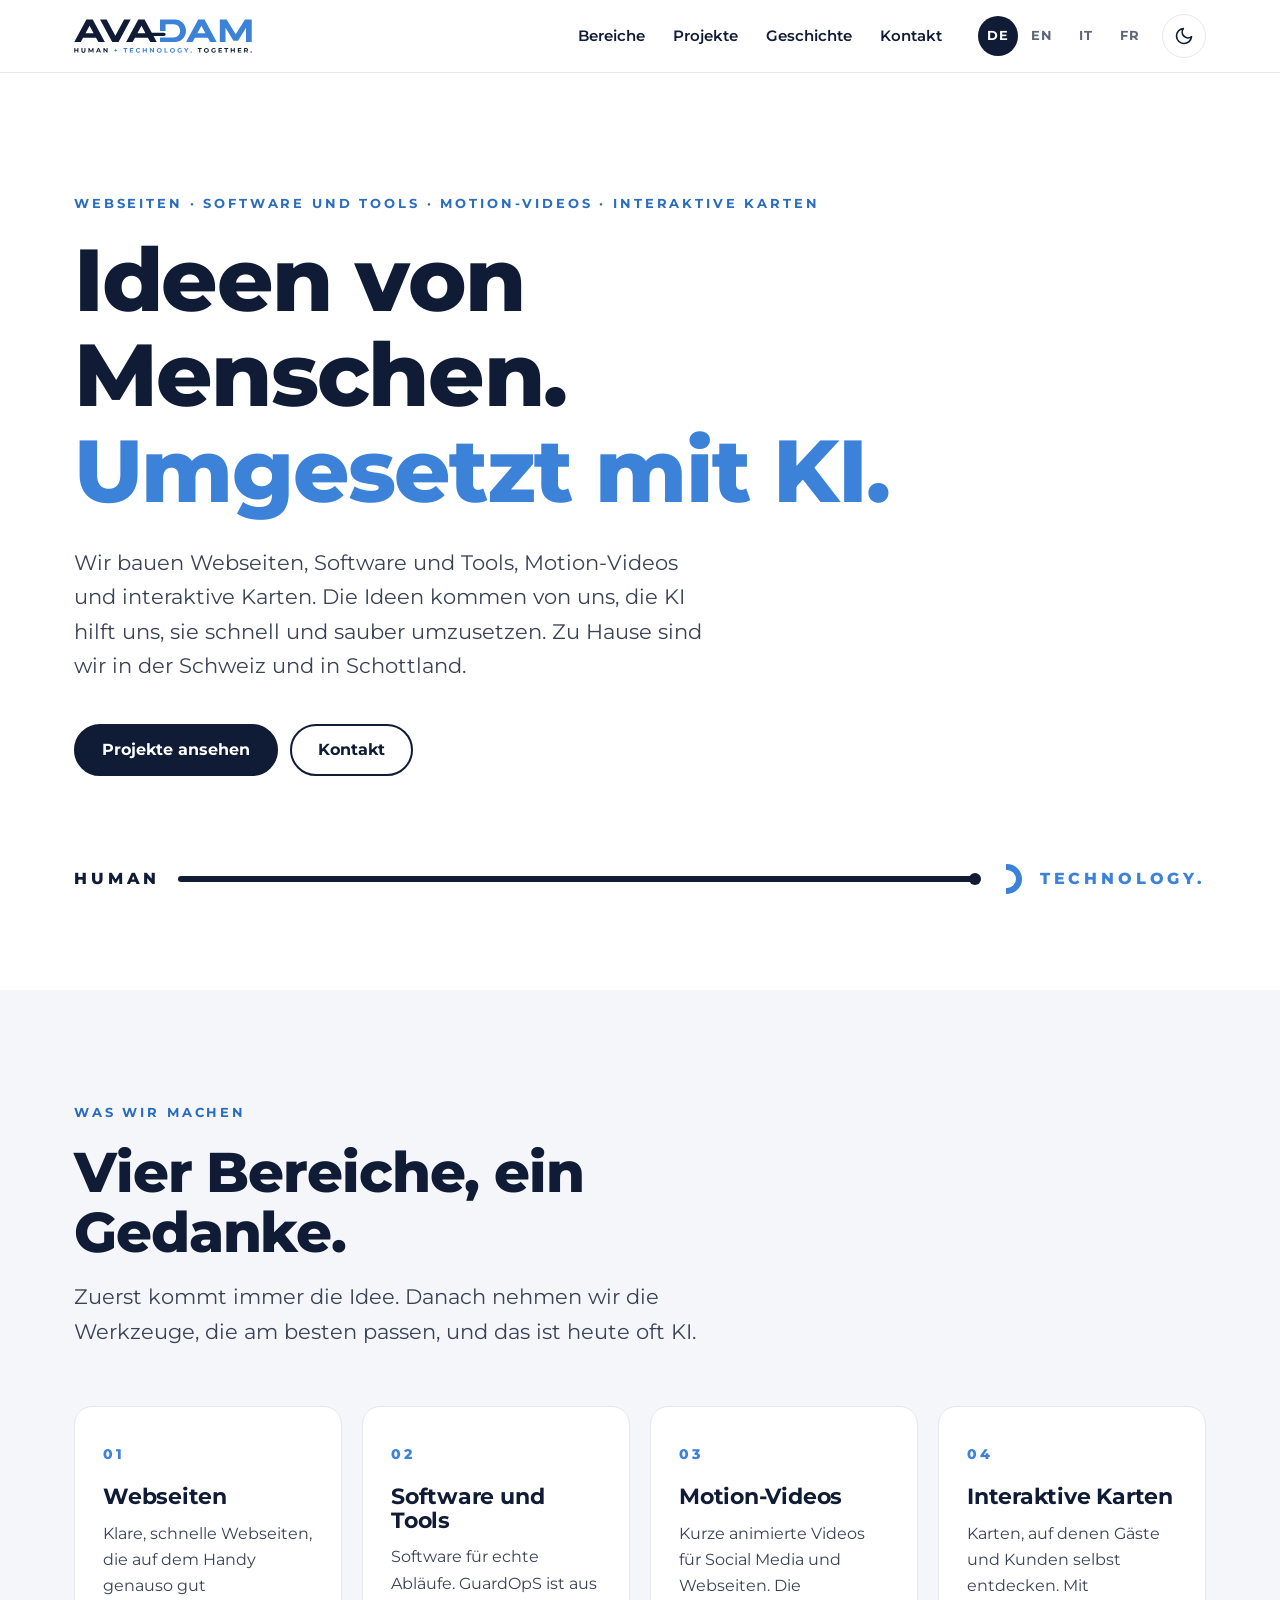
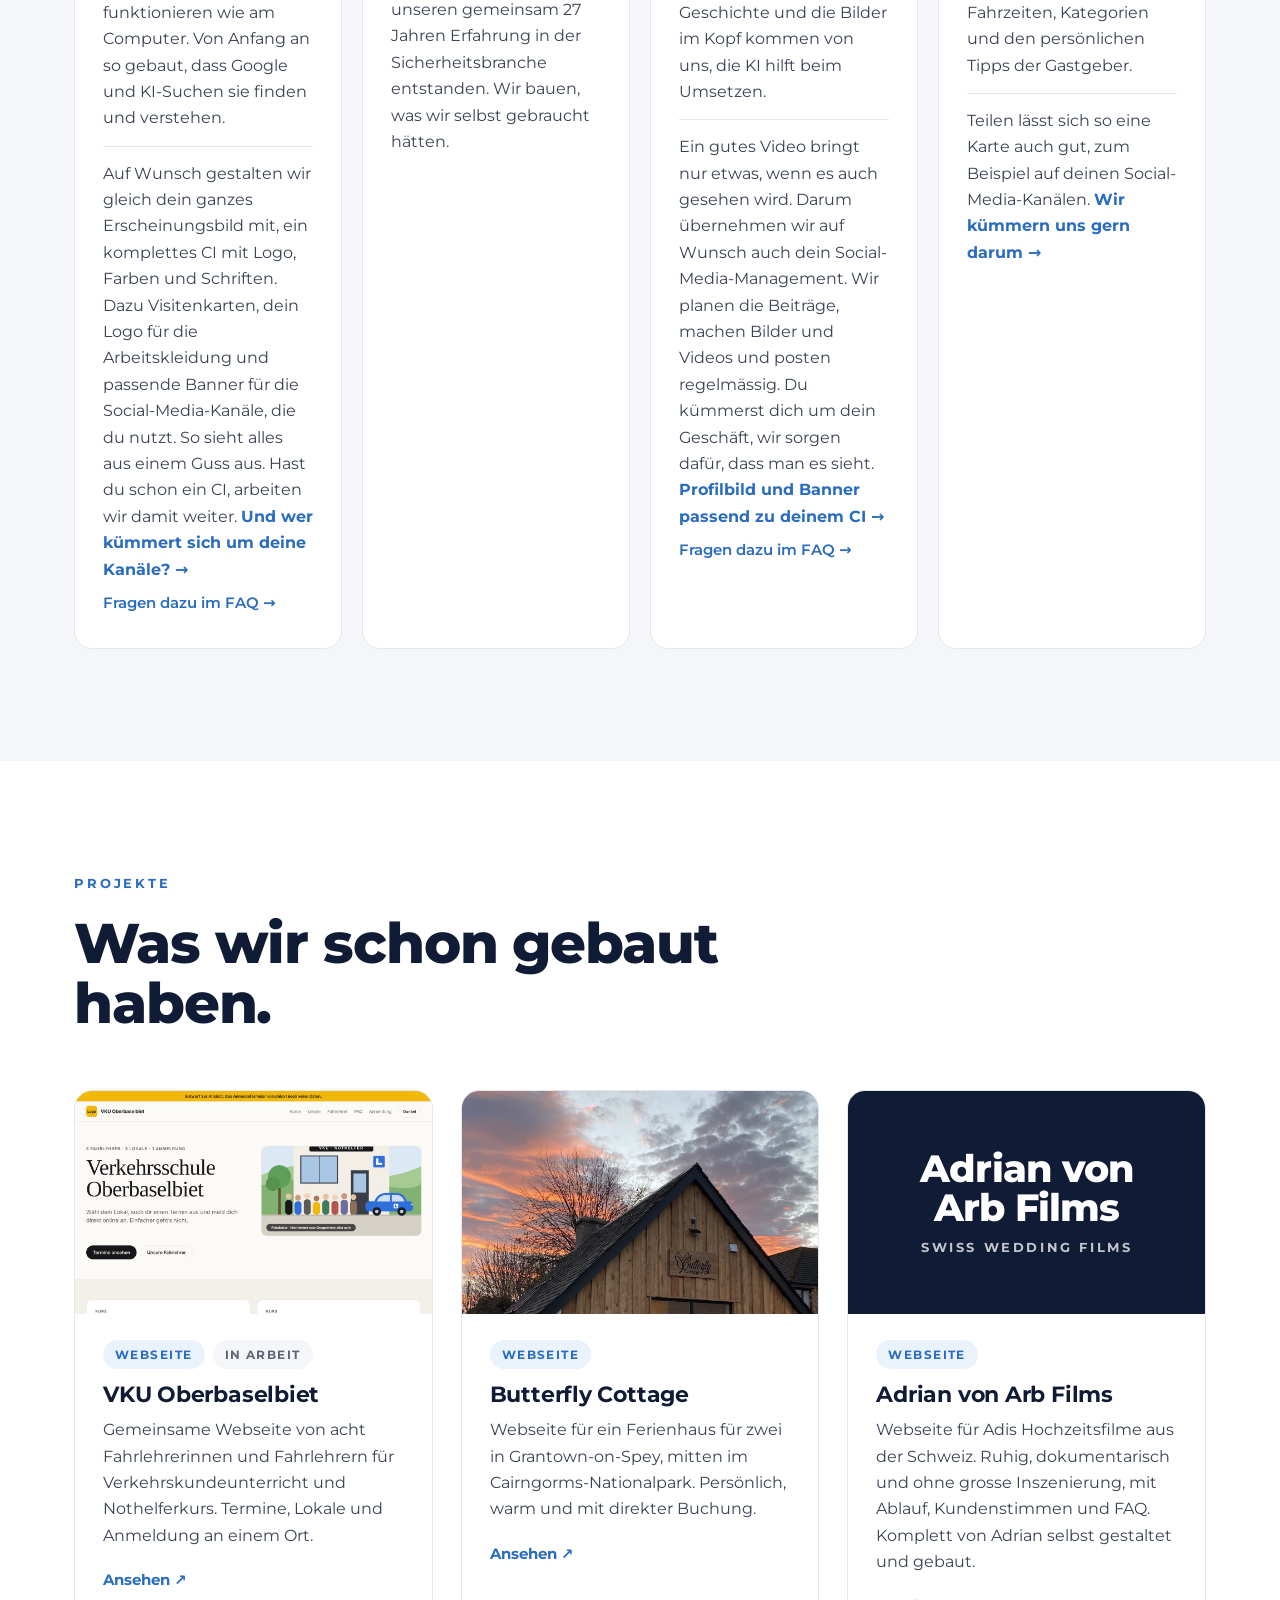
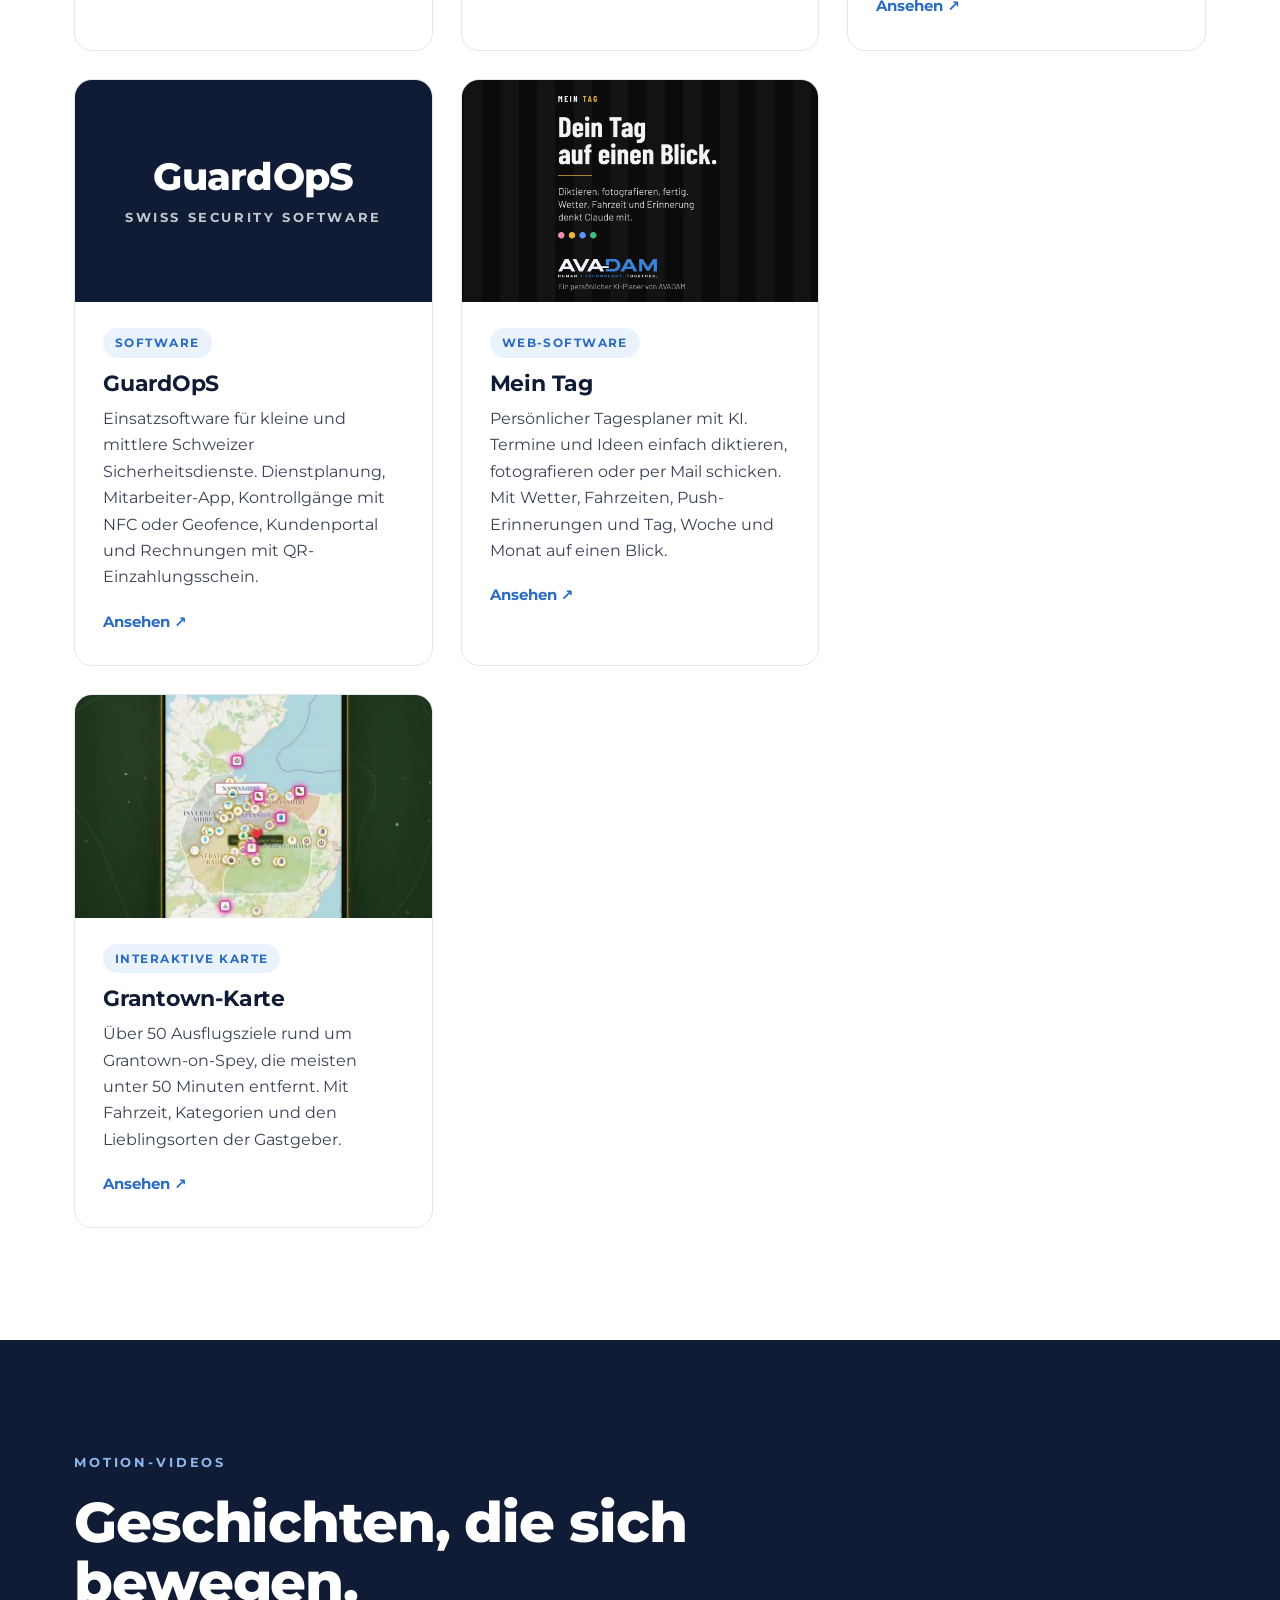
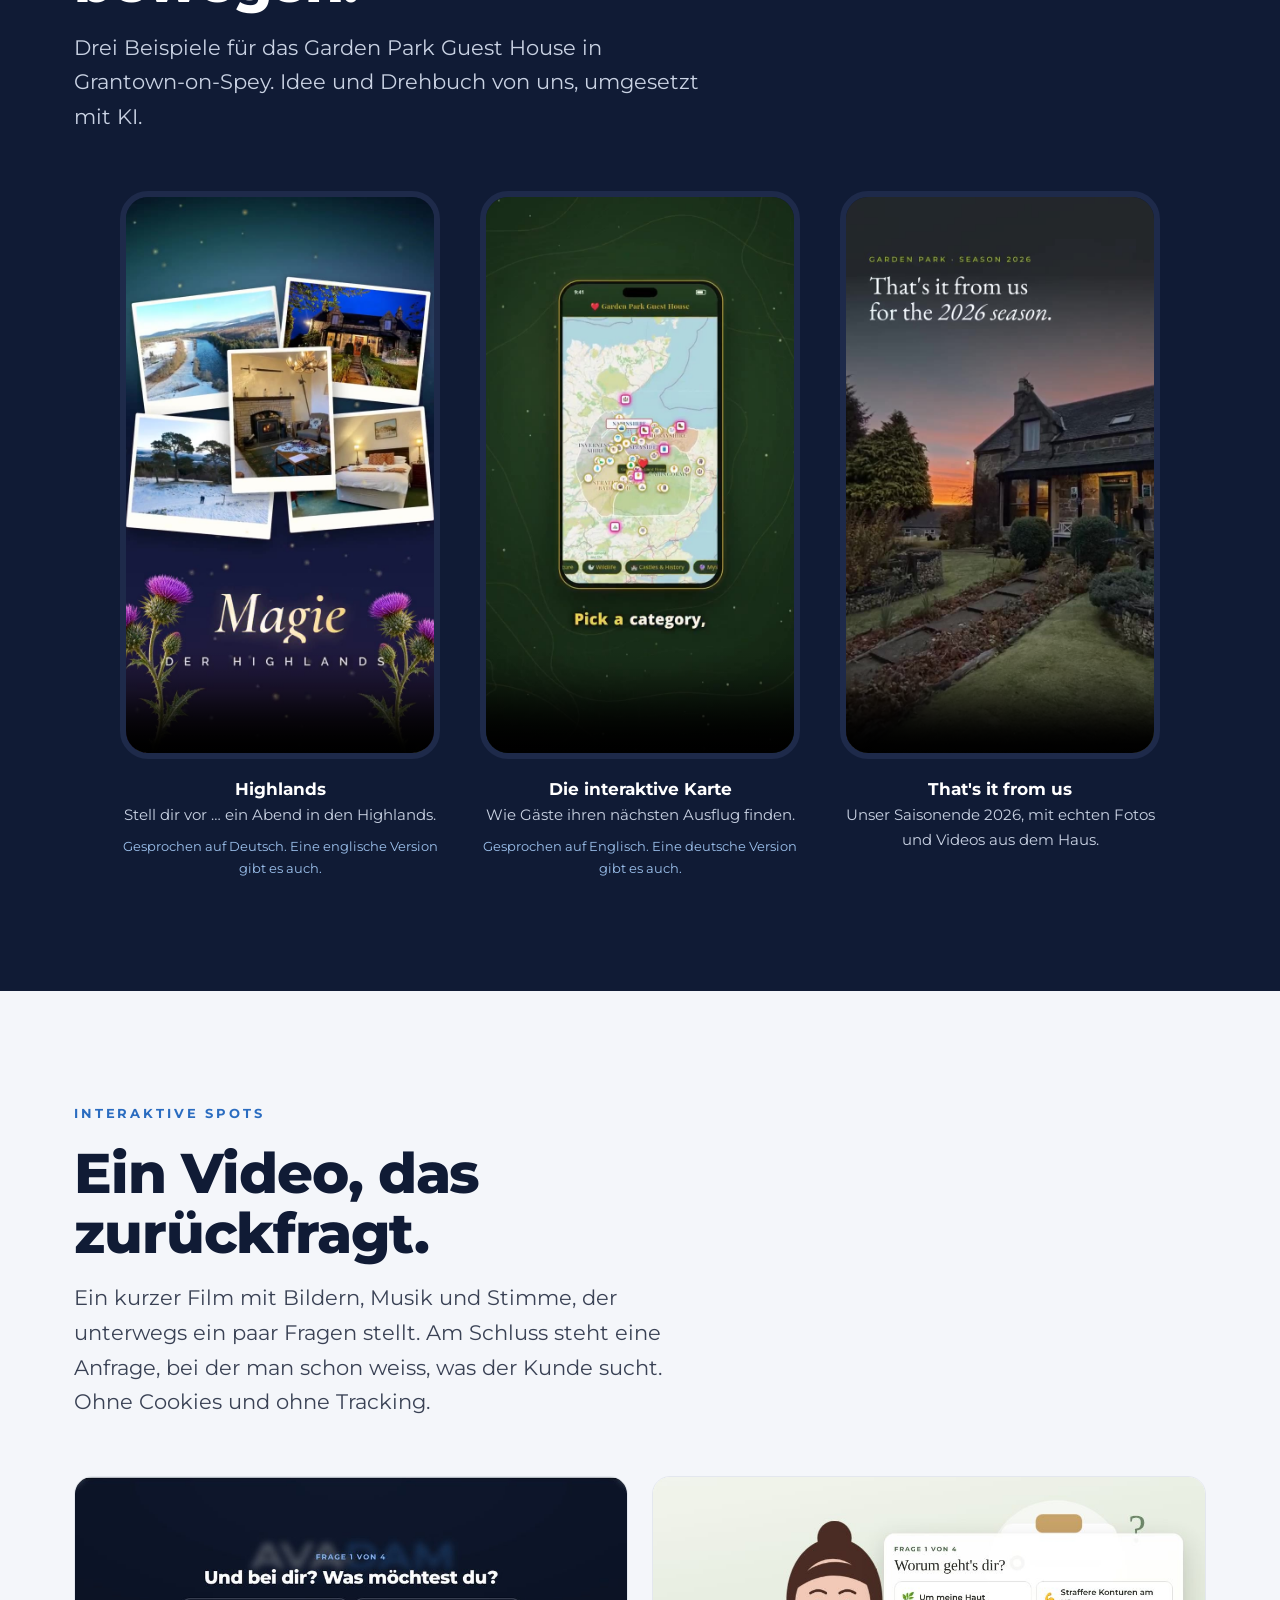
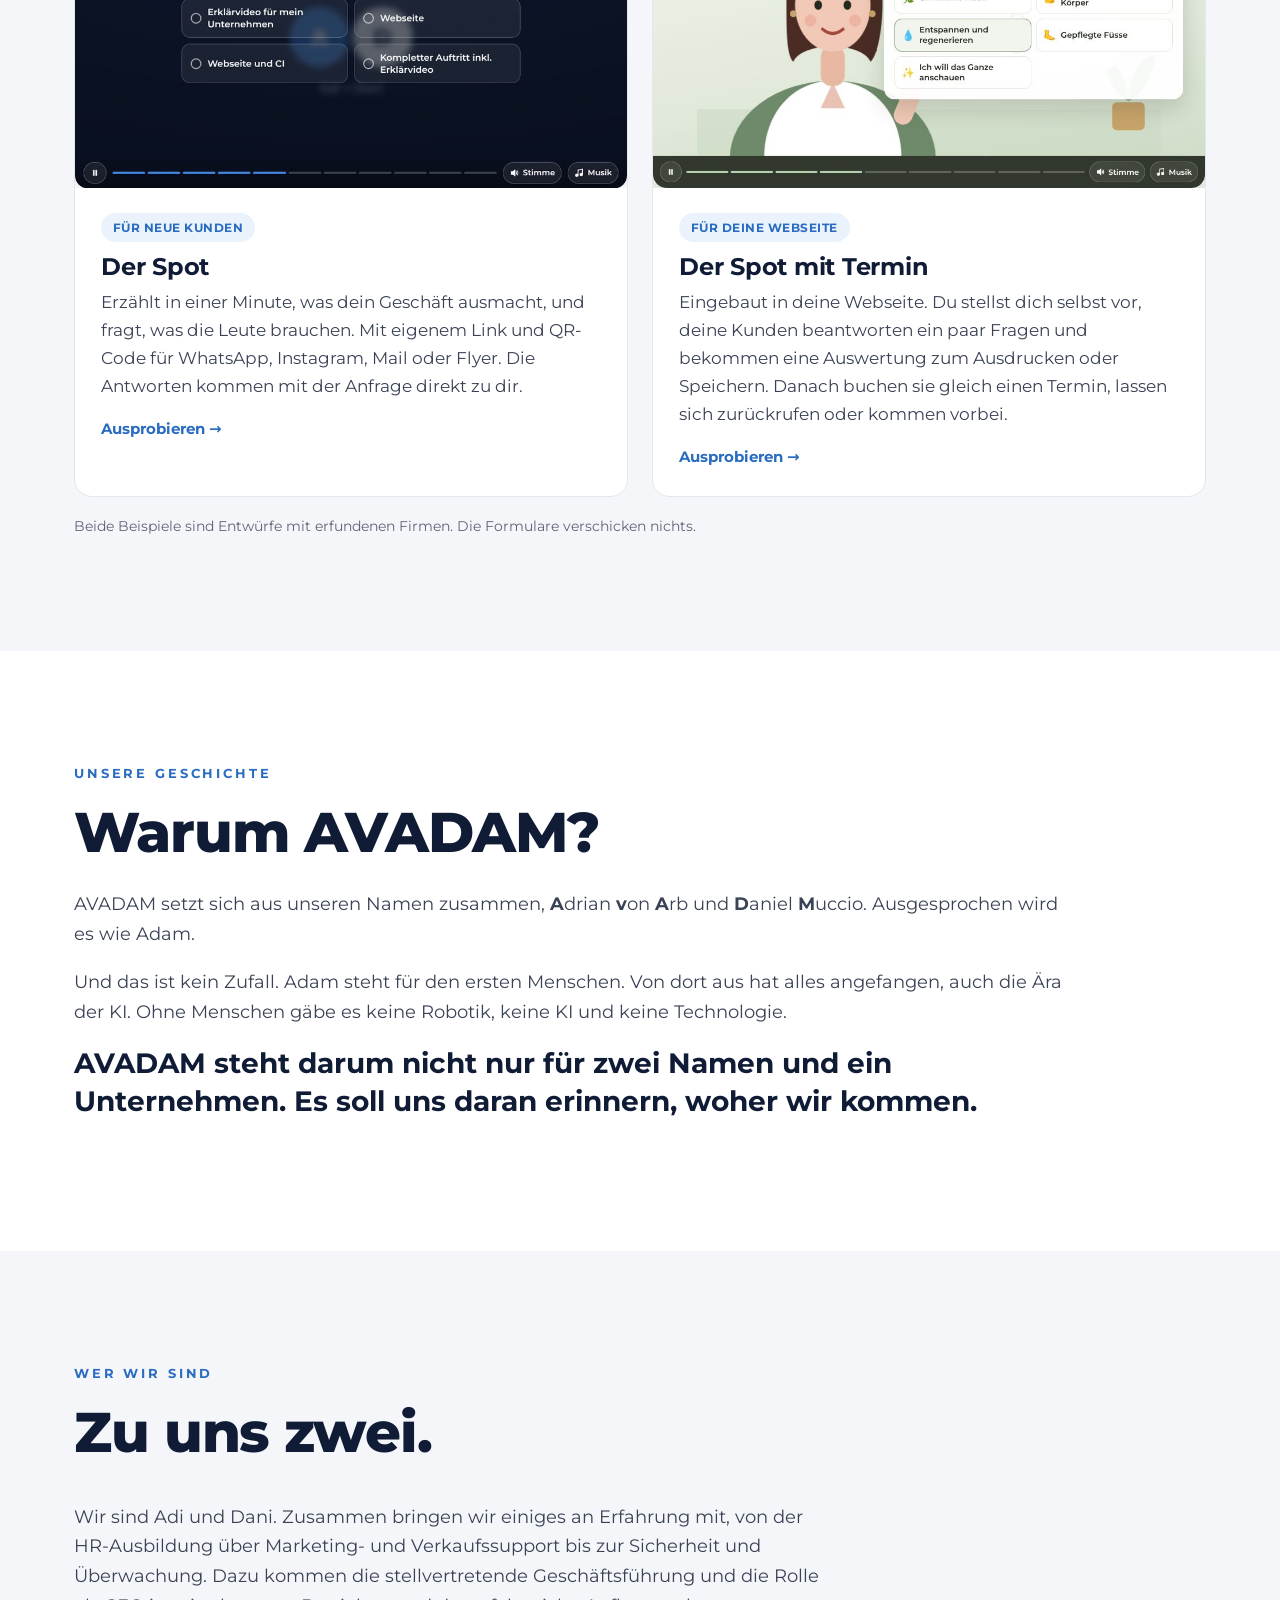
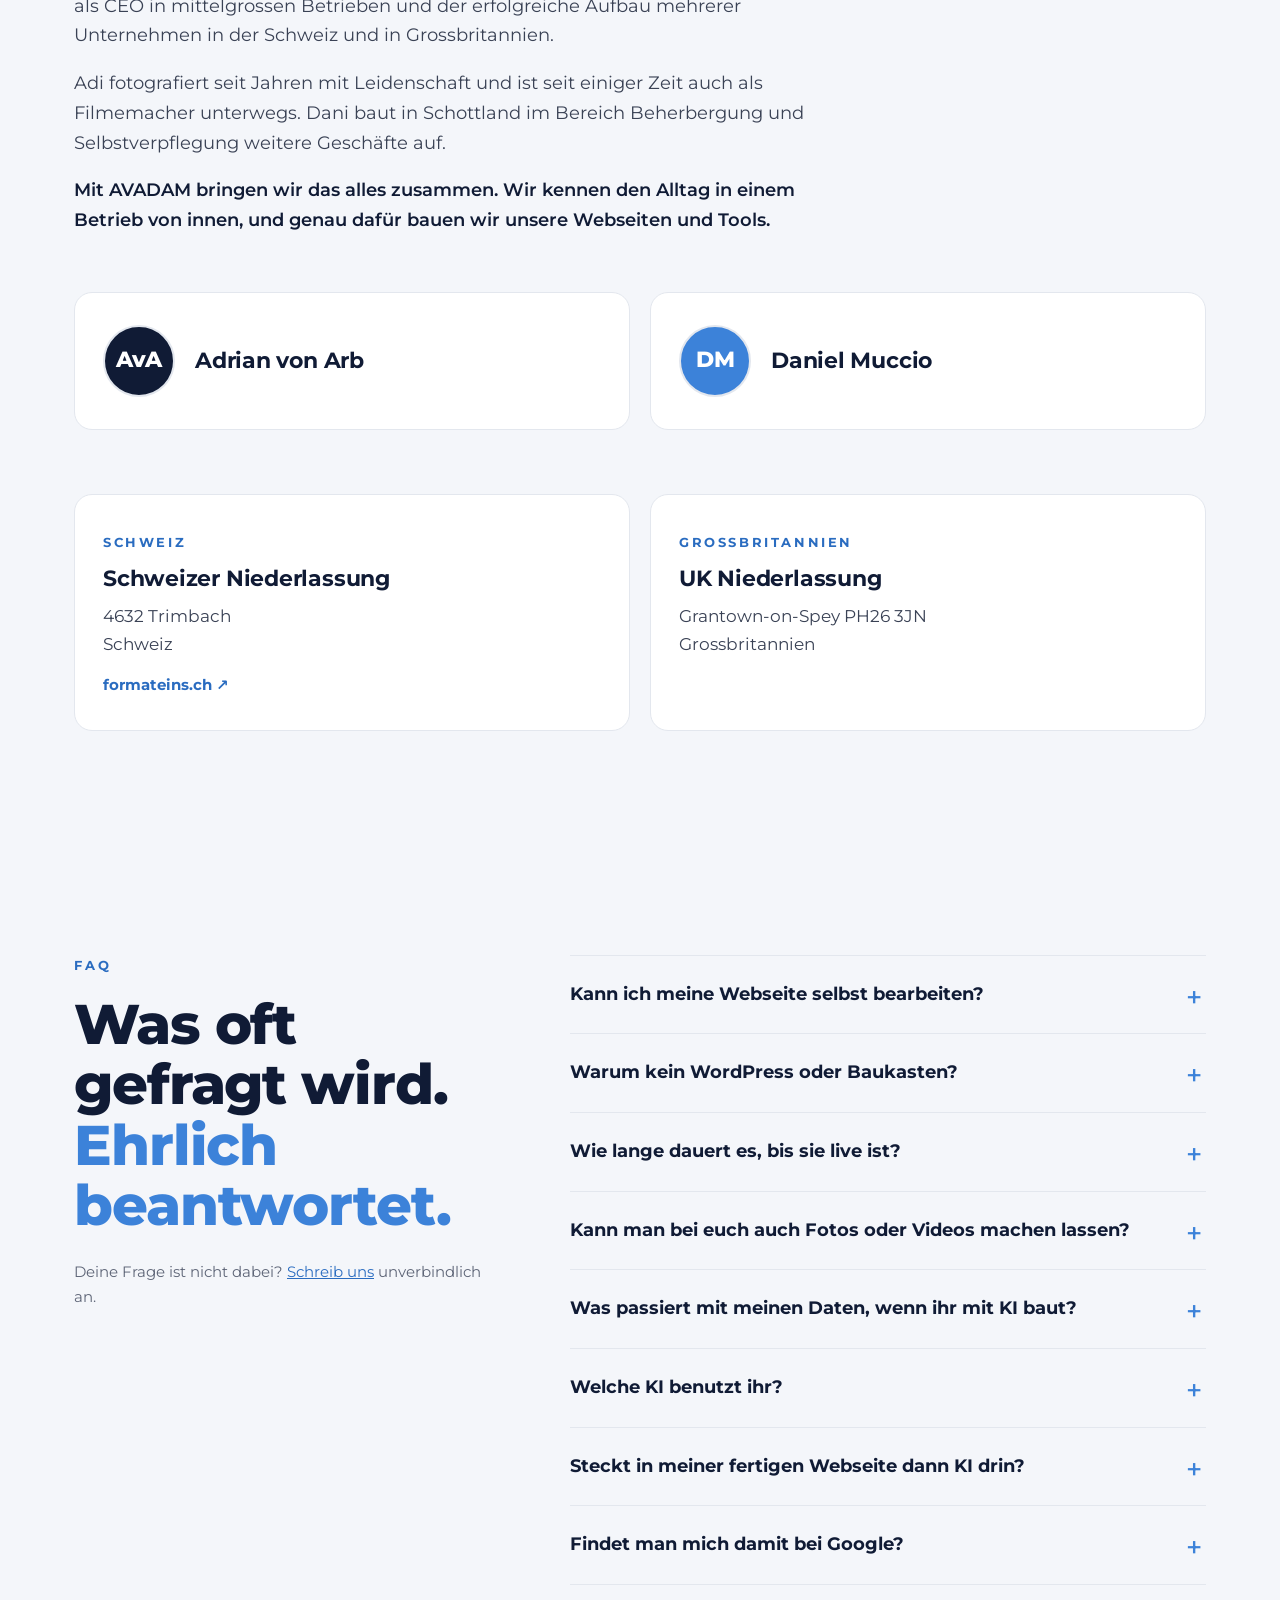
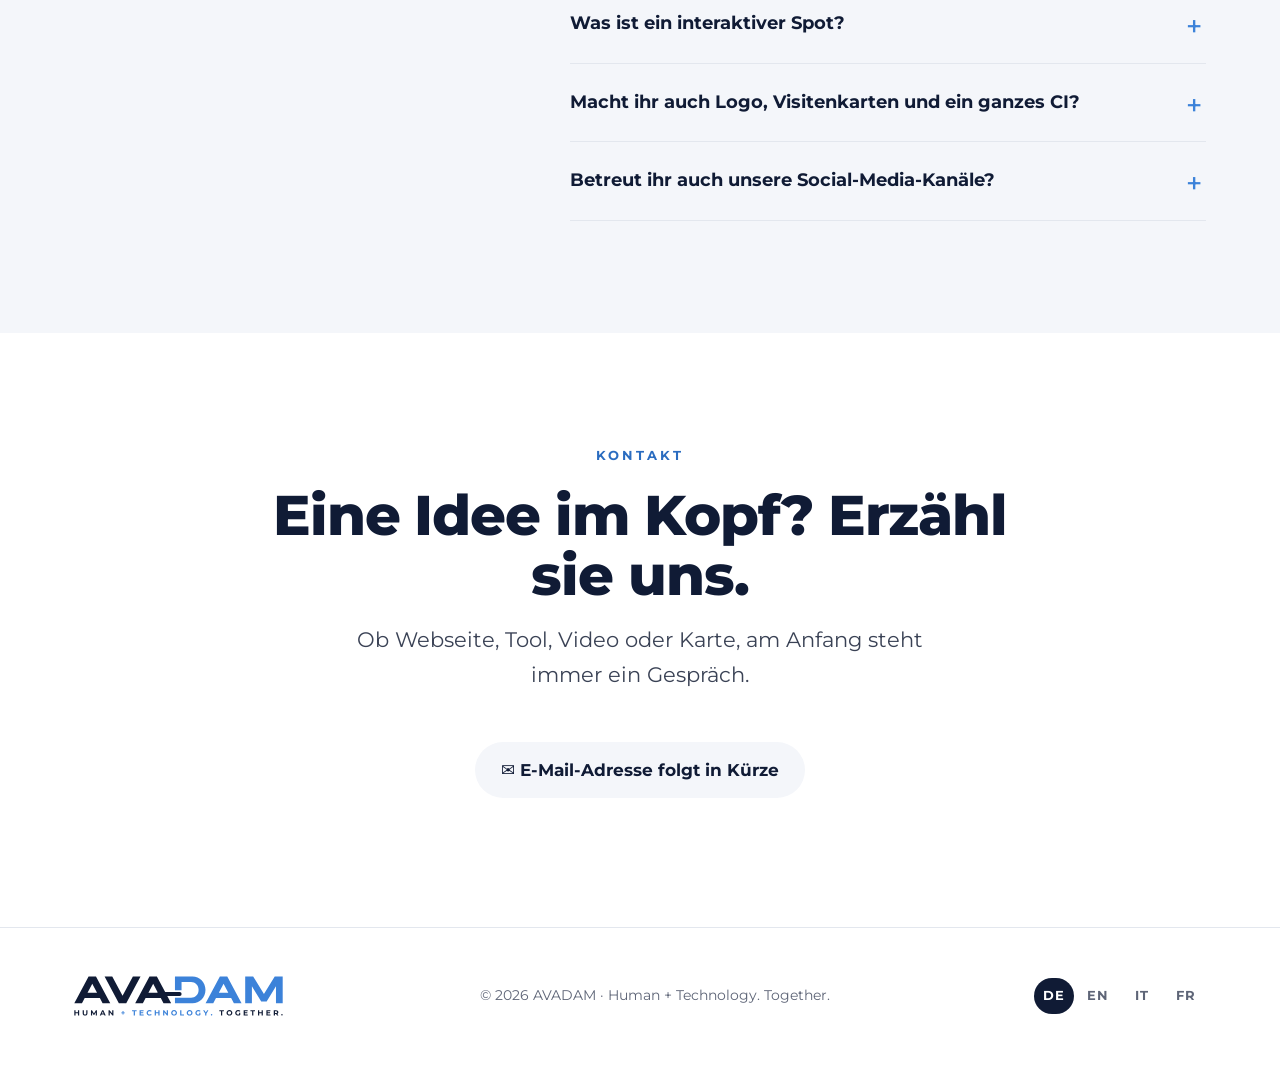
==== commit 93523e17: "Spots: „Neu“ in der Überschrift entfernt (alle vier Sprachen) Co-Authored-By: Claude Opus 5.5 <norep" ====
--- a/index.html
+++ b/index.html
@@ -391,7 +391,7 @@
 
 <section id="spots" class="spots" aria-labelledby="h-spots">
 <div class="wrap">
-<div class="head"><span class="eyebrow">Neu: Interaktive Spots</span><h2 id="h-spots">Ein Video, das zurückfragt.</h2><p class="lead">Ein kurzer Film mit Bildern, Musik und Stimme, der unterwegs ein paar Fragen stellt. Am Schluss steht eine Anfrage, bei der man schon weiss, was der Kunde sucht. Ohne Cookies und ohne Tracking.</p></div>
+<div class="head"><span class="eyebrow">Interaktive Spots</span><h2 id="h-spots">Ein Video, das zurückfragt.</h2><p class="lead">Ein kurzer Film mit Bildern, Musik und Stimme, der unterwegs ein paar Fragen stellt. Am Schluss steht eine Anfrage, bei der man schon weiss, was der Kunde sucht. Ohne Cookies und ohne Tracking.</p></div>
 <div class="spotgrid"><a class="spotcard" href="spot/"><div class="pic"><img src="media/spot-1.jpg" alt="Spot massage studio, Frage mit vier Antworten" width="960" height="540" loading="lazy"></div><div class="body"><span class="tag">Für neue Kunden</span><h3>Der Spot</h3><p>Erzählt in einer Minute, was dein Geschäft ausmacht, und fragt, was die Leute brauchen. Mit eigenem Link und QR-Code für WhatsApp, Instagram, Mail oder Flyer. Die Antworten kommen mit der Anfrage direkt zu dir.</p><span class="more">Ausprobieren →</span></div></a><a class="spotcard" href="spot/kosmetik/"><div class="pic"><img src="media/spot-2.jpg" alt="Spot eines Kosmetikstudios mit Frage und Antworten" width="960" height="540" loading="lazy"></div><div class="body"><span class="tag">Für deine Webseite</span><h3>Der Spot mit Termin</h3><p>Eingebaut in deine Webseite. Du stellst dich selbst vor, deine Kunden beantworten ein paar Fragen und bekommen eine Auswertung zum Ausdrucken oder Speichern. Danach buchen sie gleich einen Termin, lassen sich zurückrufen oder kommen vorbei.</p><span class="more">Ausprobieren →</span></div></a></div>
 <p class="spotnote">Beide Beispiele sind Entwürfe mit erfundenen Firmen. Die Formulare verschicken nichts.</p>
 </div>
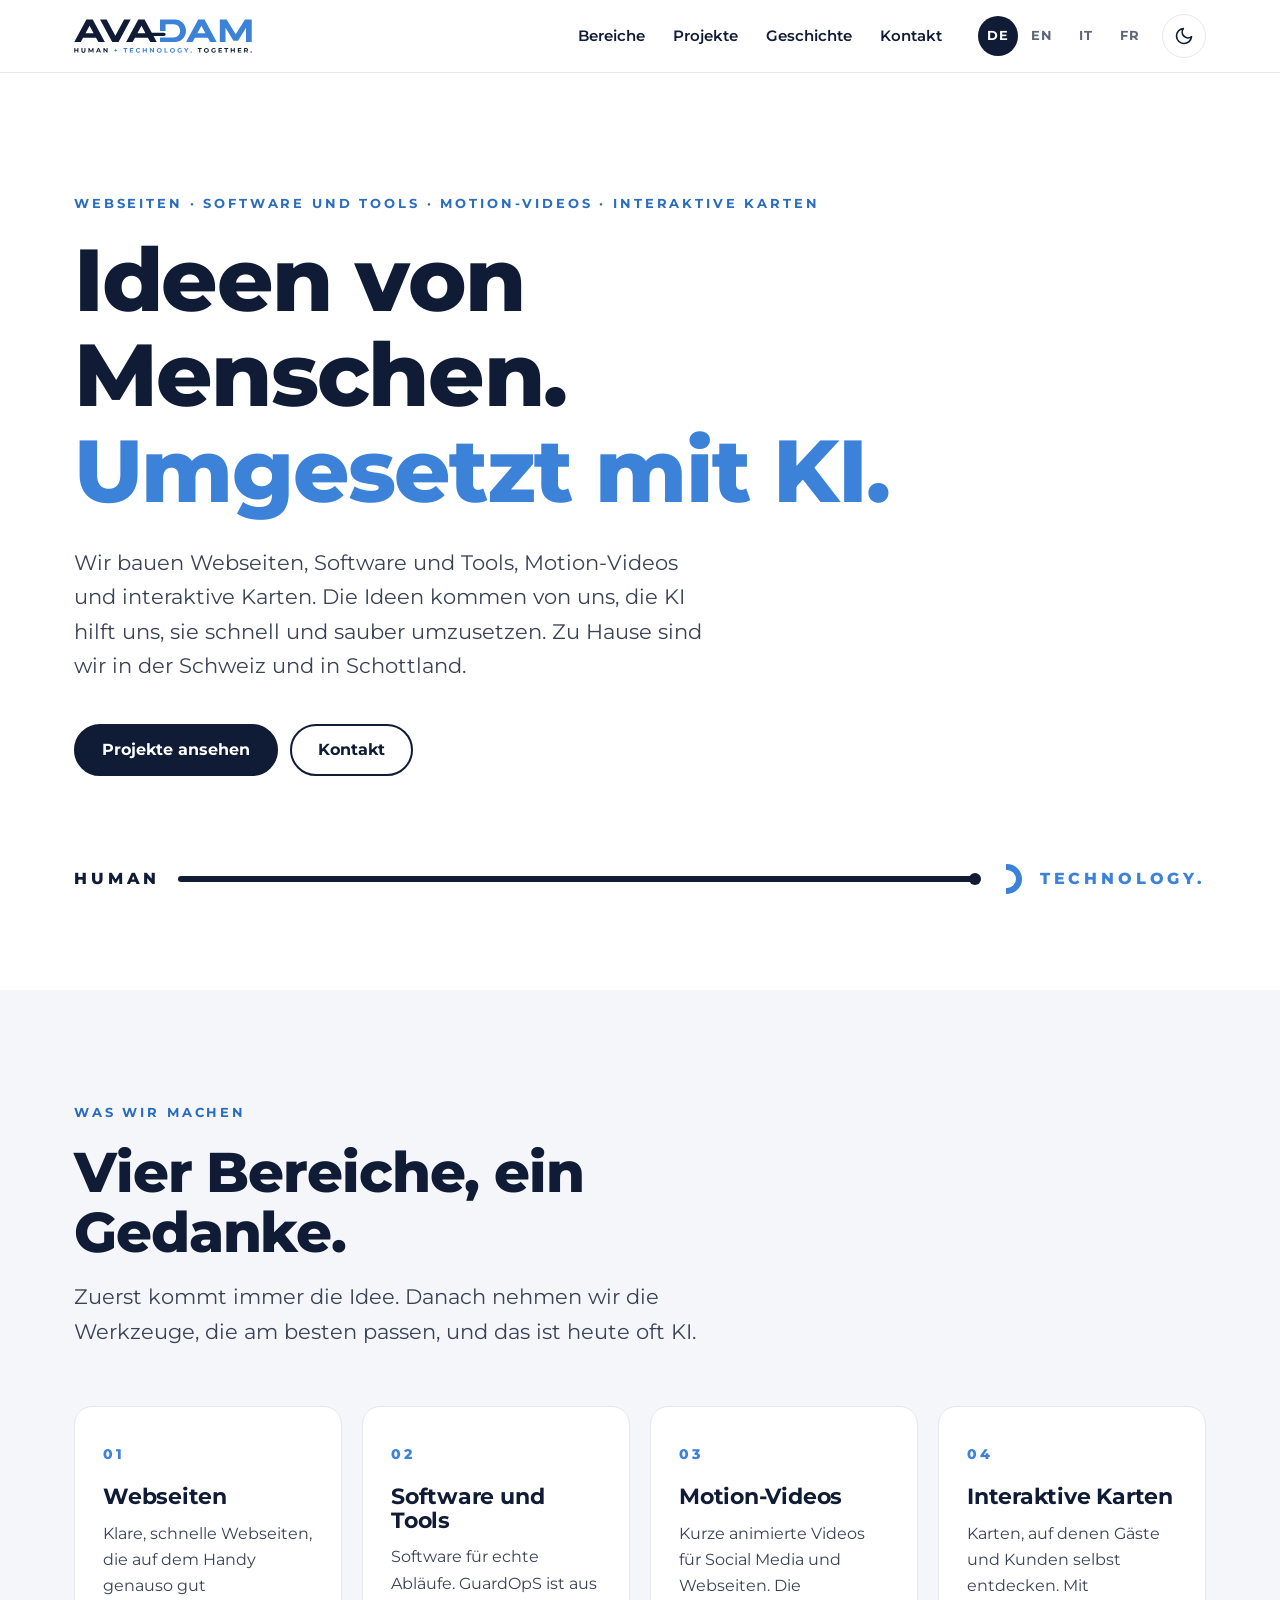
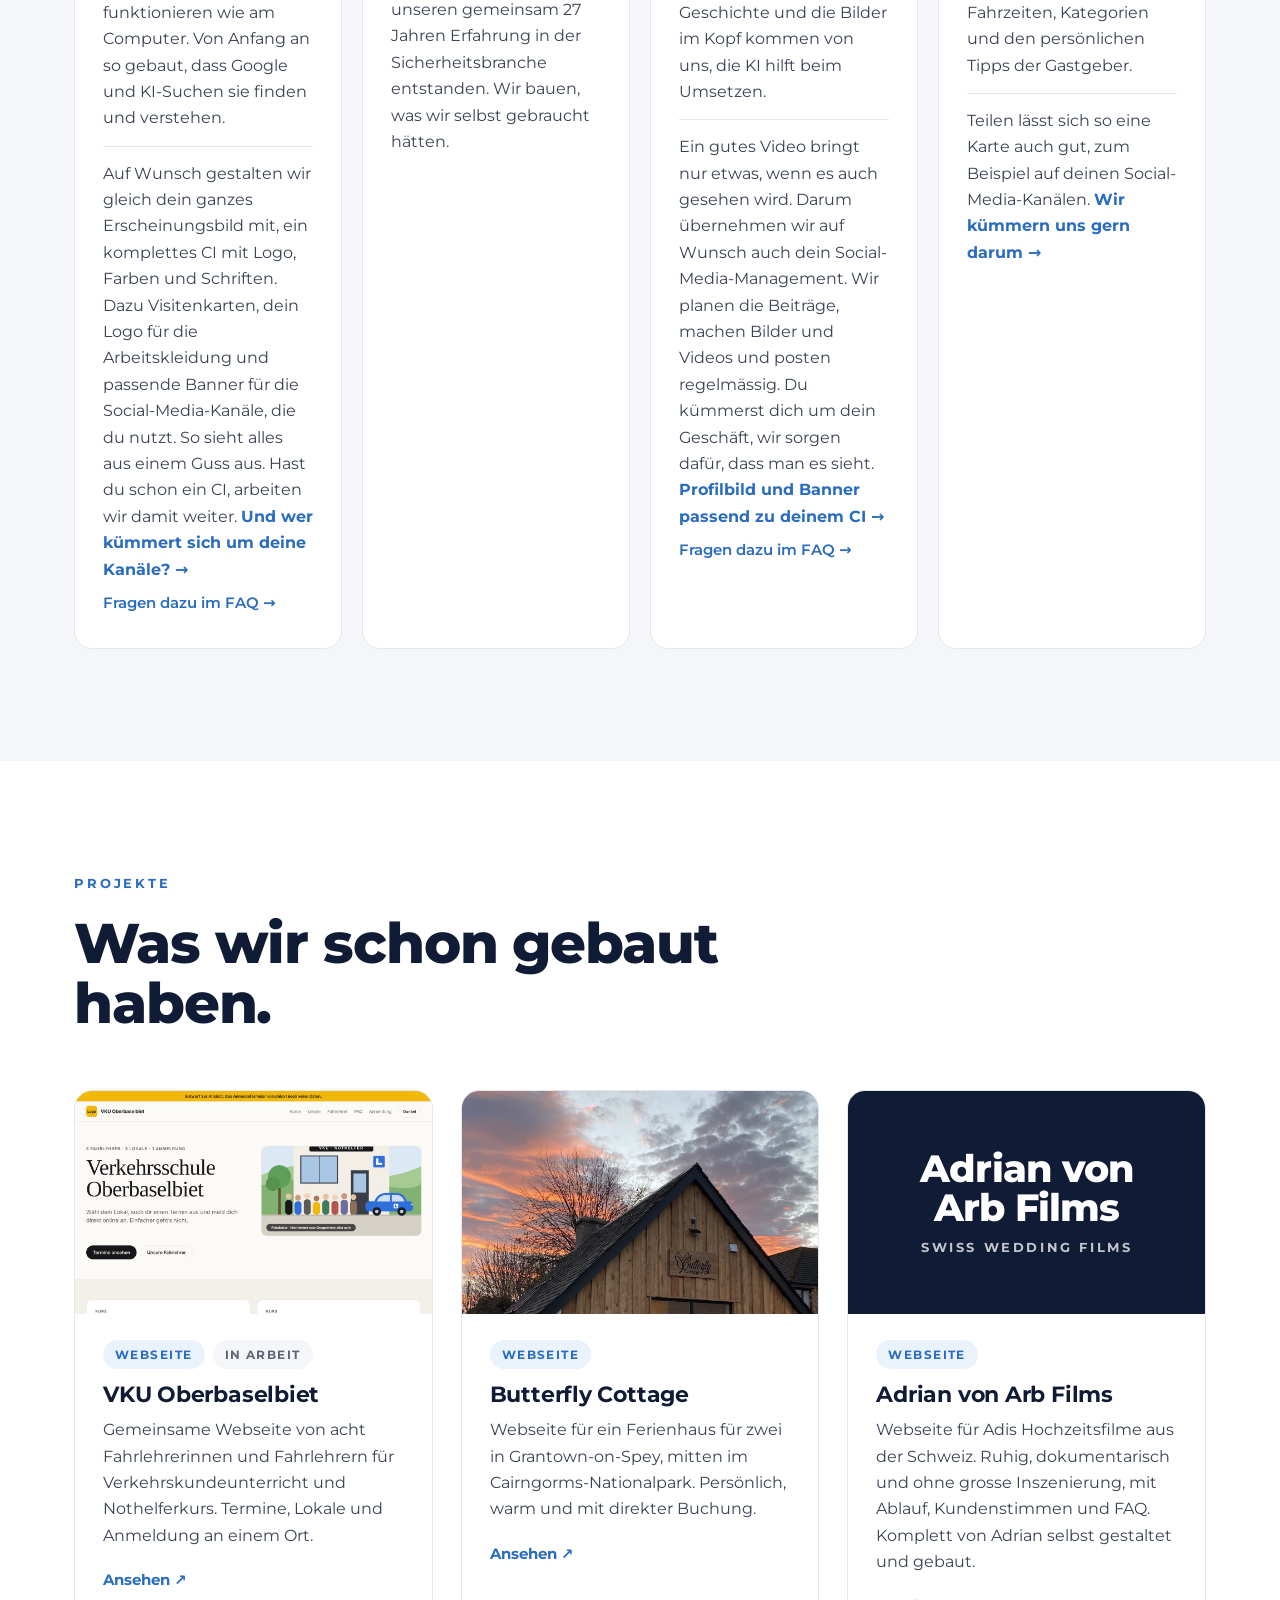
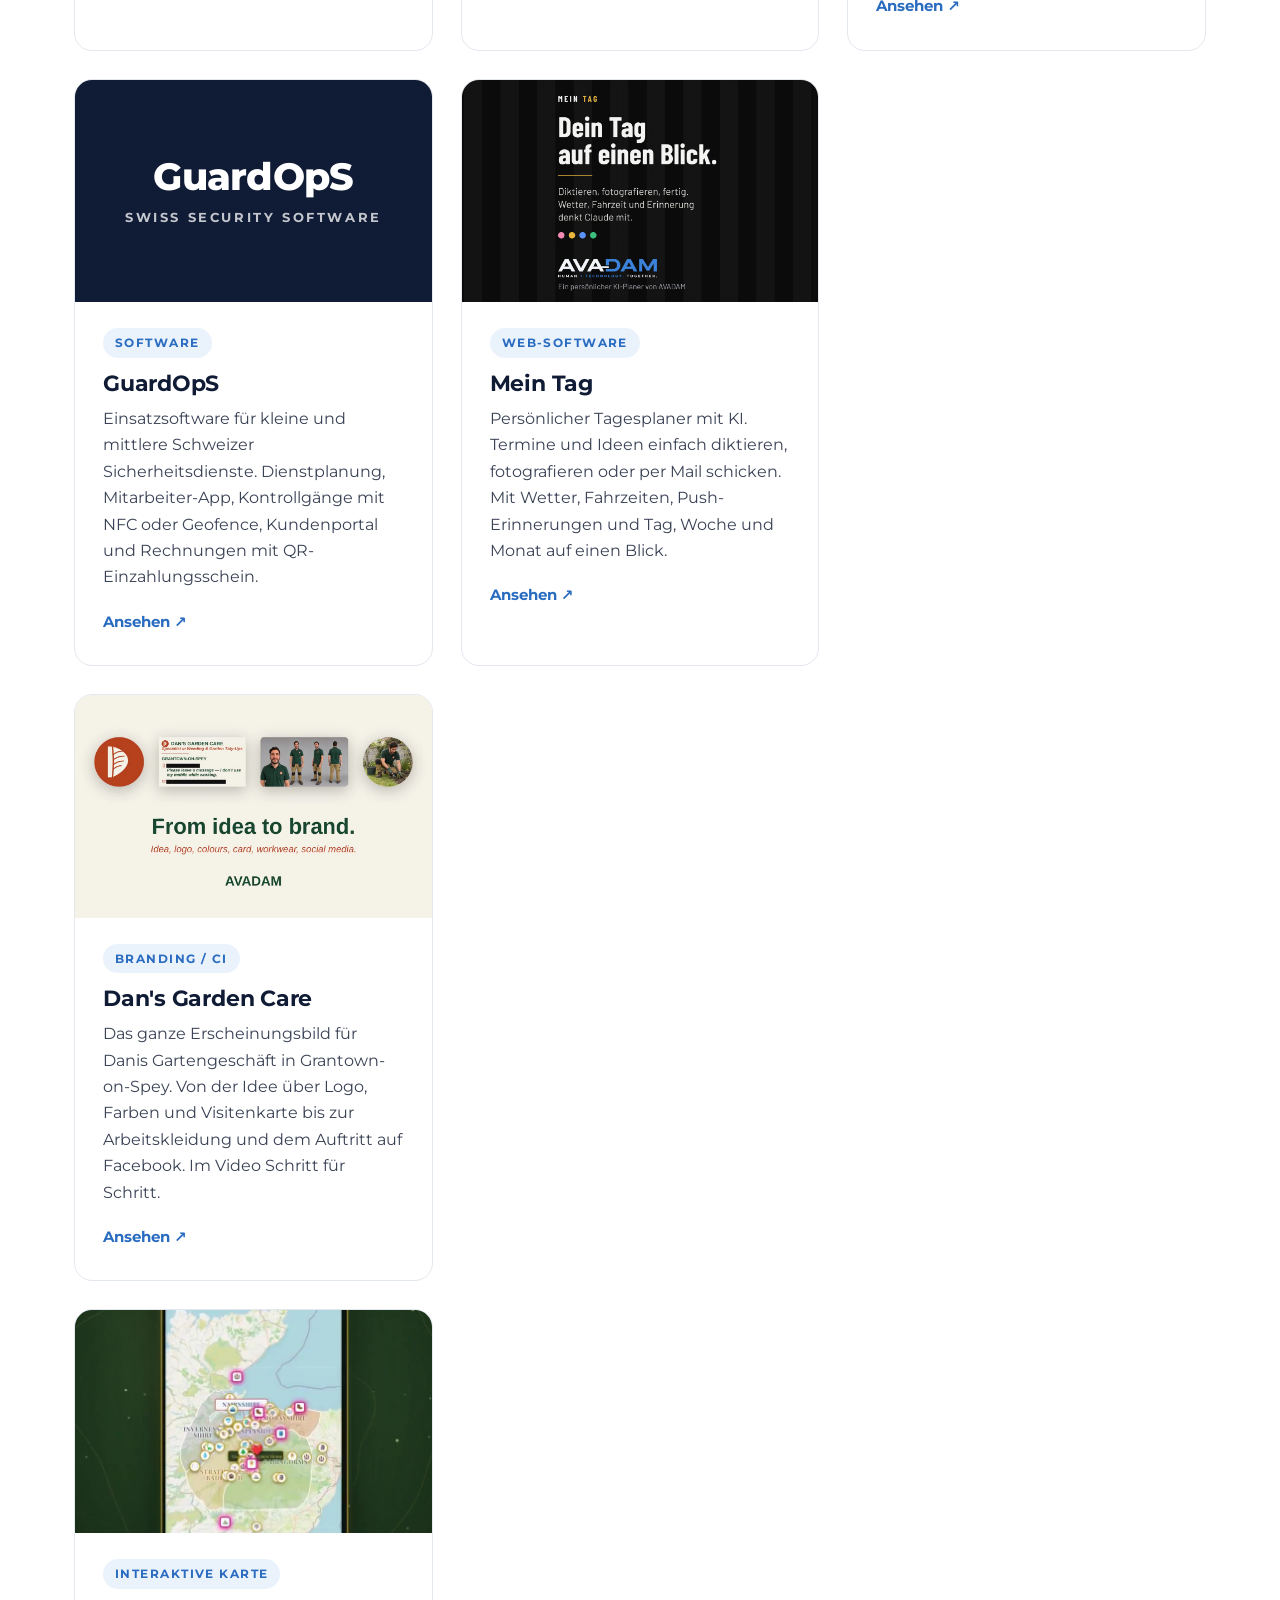
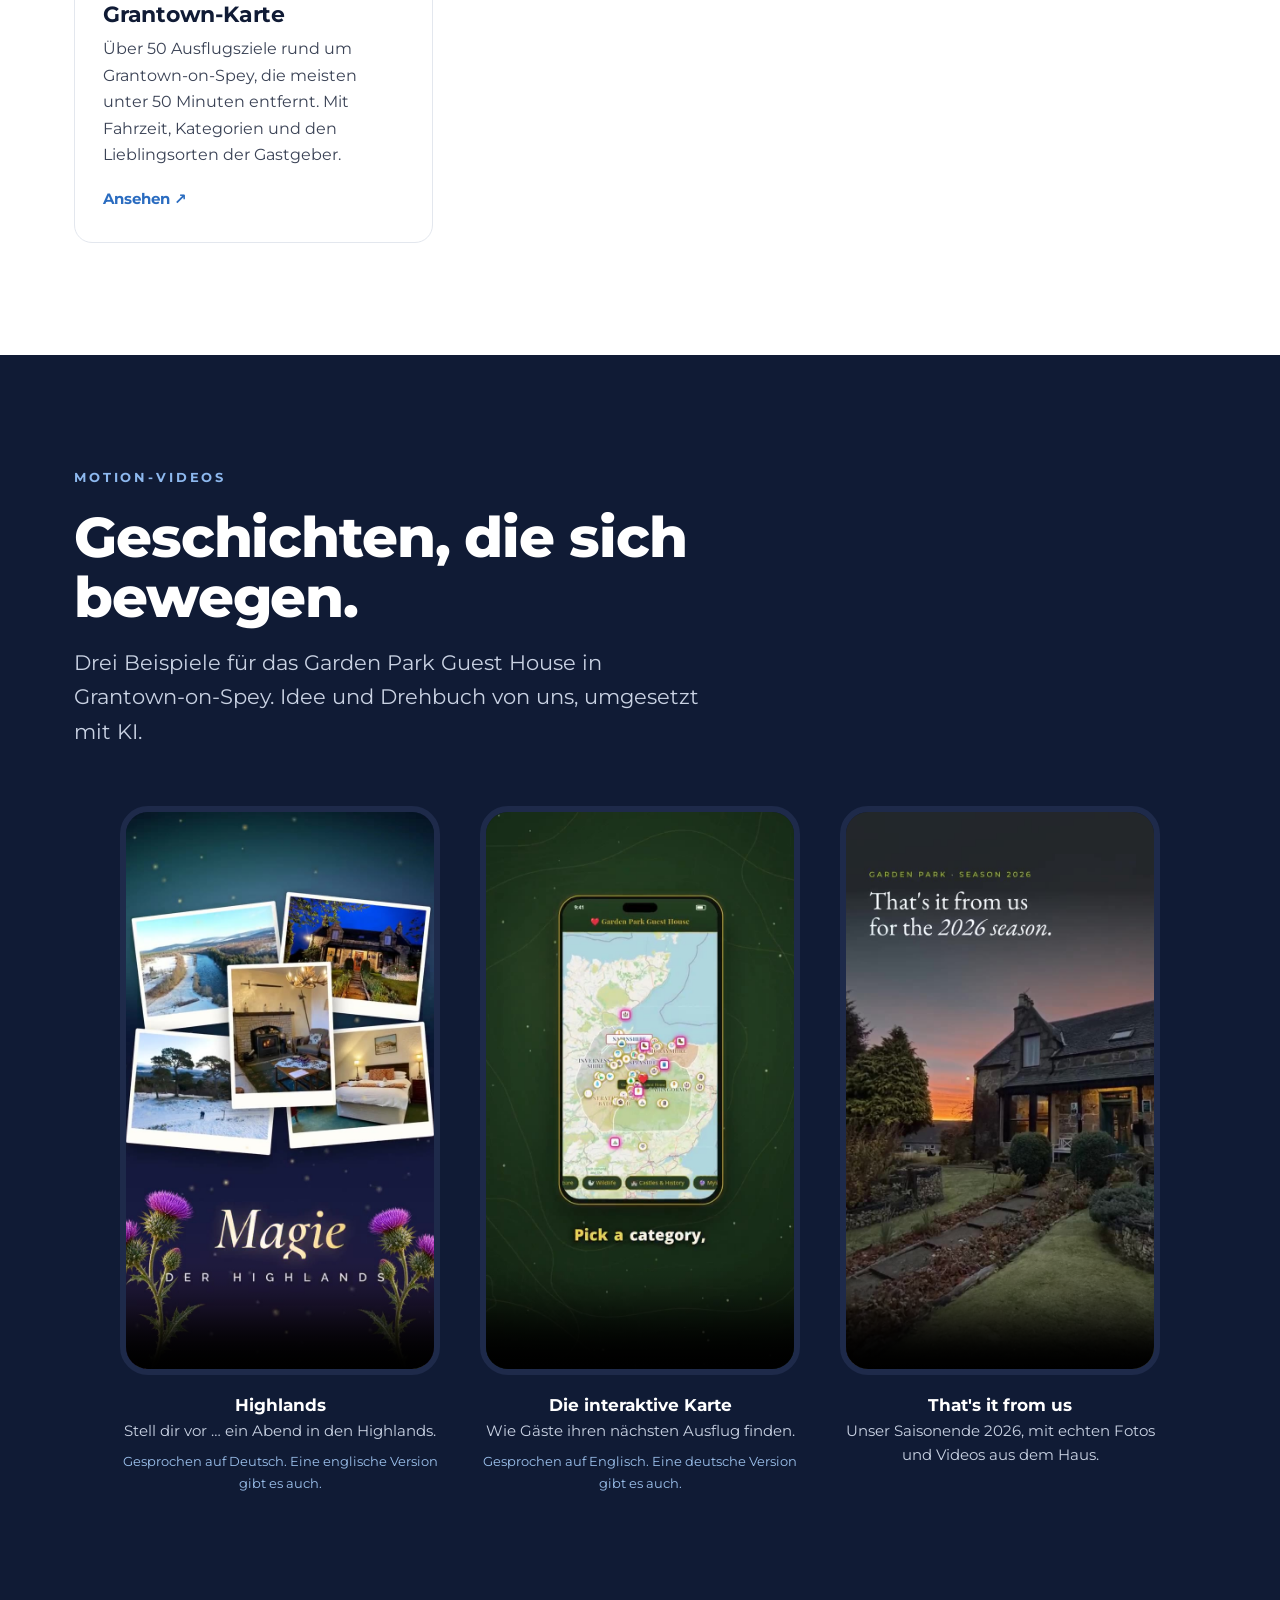
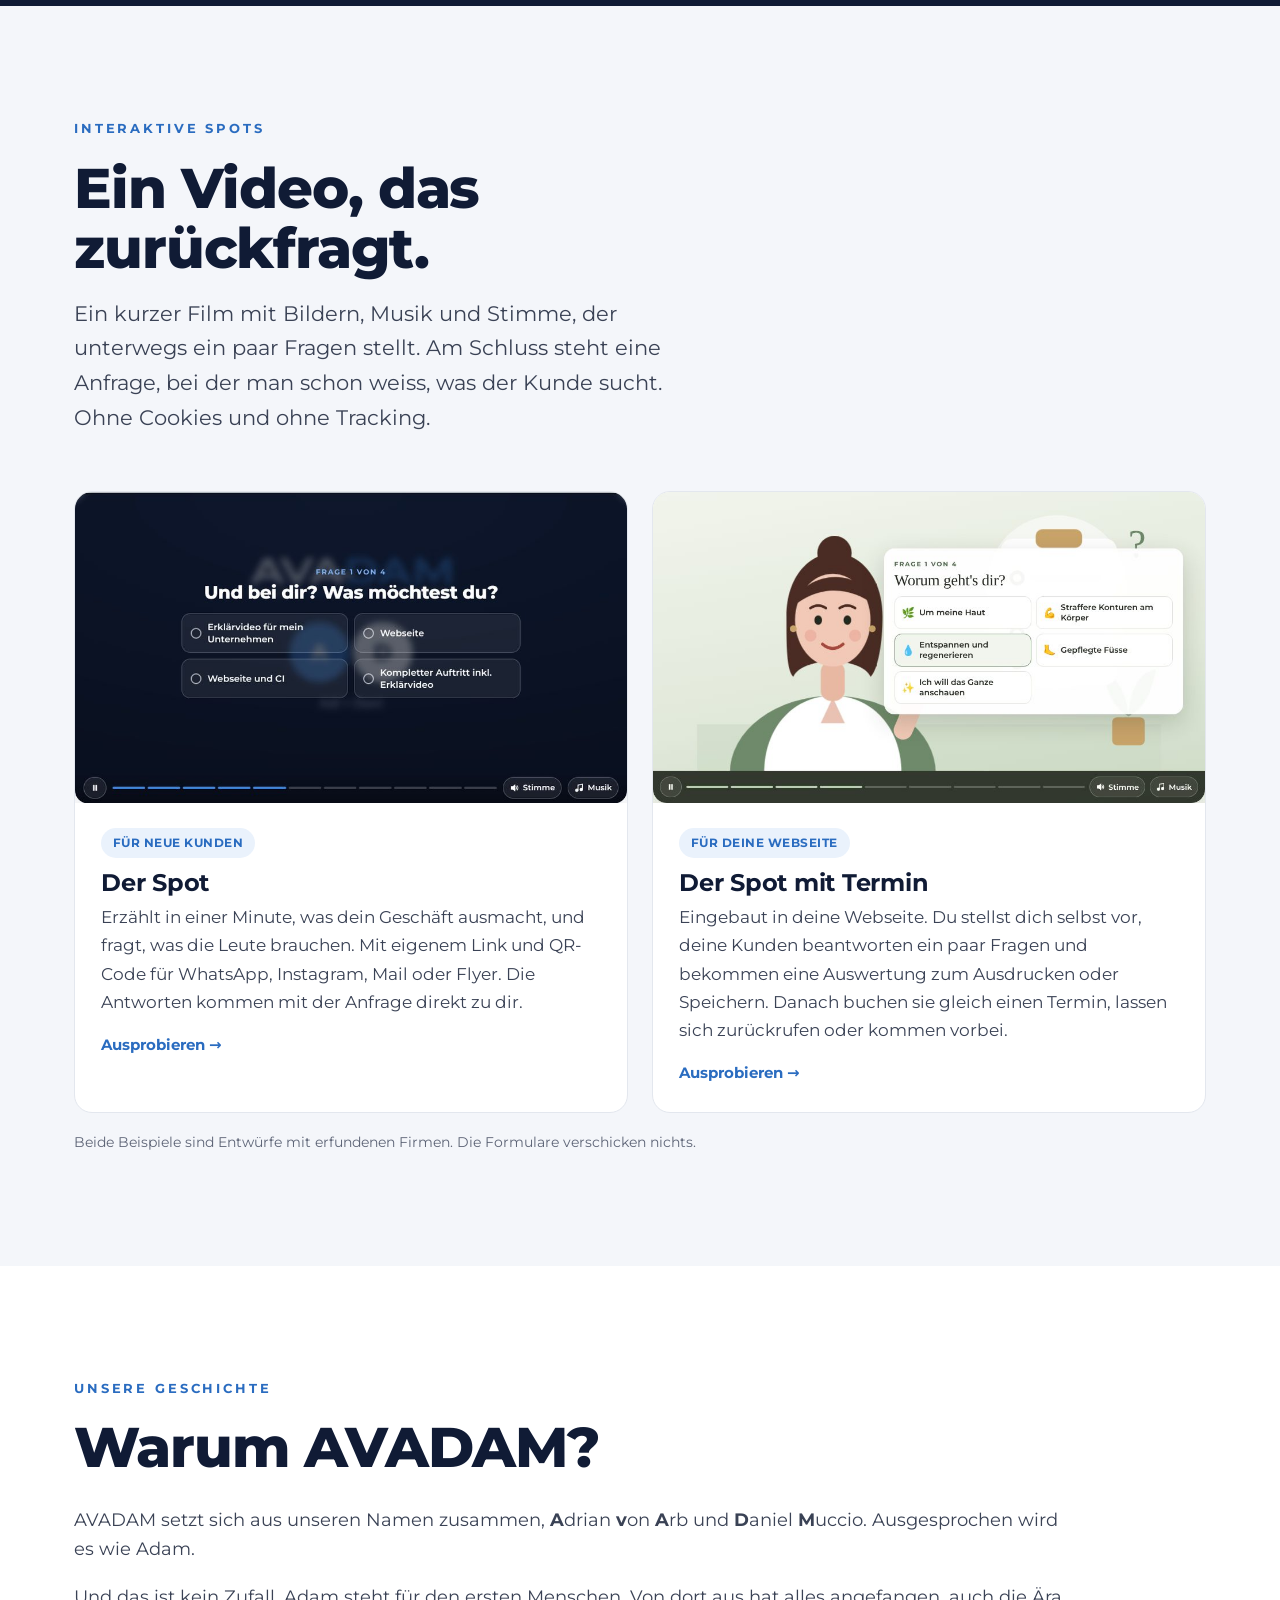
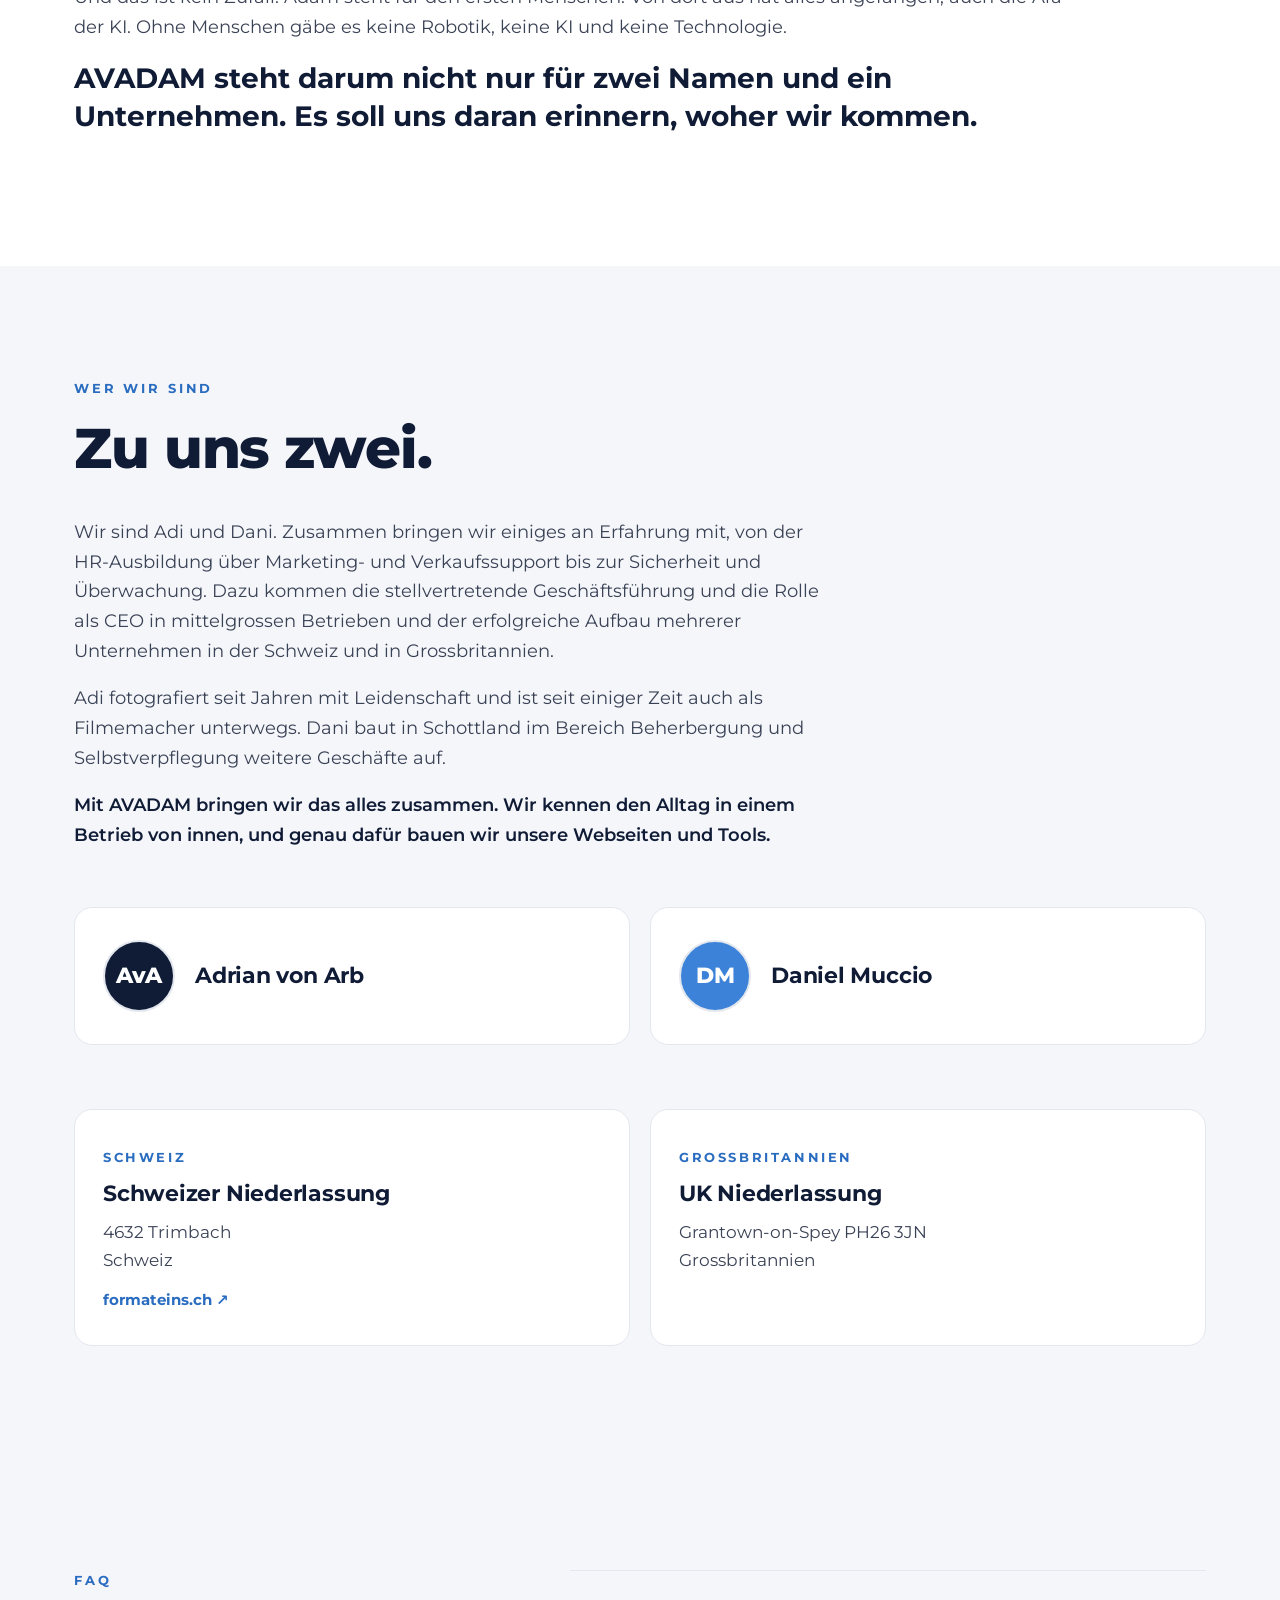
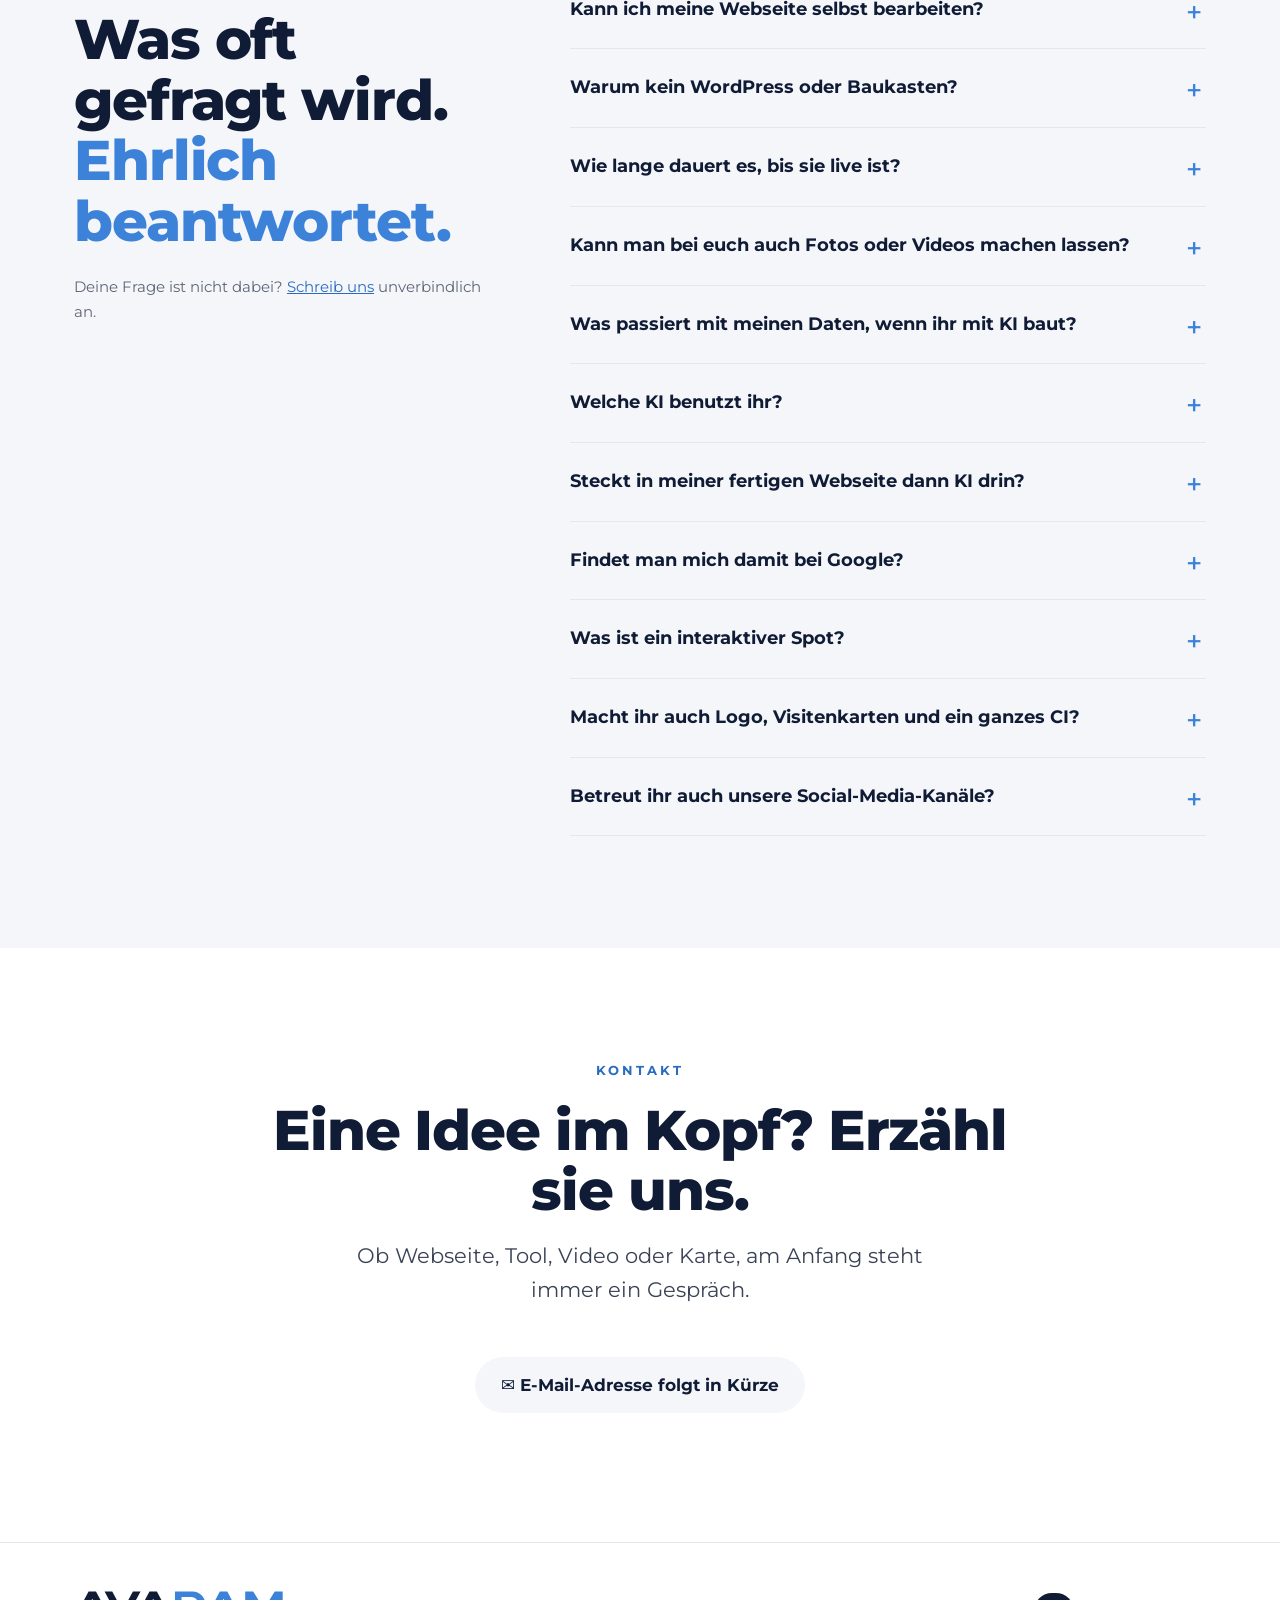
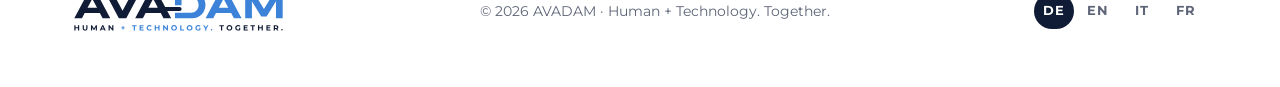
==== commit 62feb398: "Neue Referenz-Zeile Branding / CI mit Dan's Garden Care und CI-Video Co-Authored-By: Claude Opus 5.5" ====
--- a/index.html
+++ b/index.html
@@ -209,6 +209,19 @@
        "@id": "https://avadam26.github.io/avadam/#org"
       }
      }
+    },
+    {
+     "@type": "ListItem",
+     "position": 7,
+     "item": {
+      "@type": "CreativeWork",
+      "name": "Dan's Garden Care",
+      "description": "Das ganze Erscheinungsbild für Danis Gartengeschäft in Grantown-on-Spey. Von der Idee über Logo, Farben und Visitenkarte bis zur Arbeitskleidung und dem Auftritt auf Facebook. Im Video Schritt für Schritt.",
+      "url": "https://avadam26.github.io/avadam/media/dans-ci.mp4",
+      "creator": {
+       "@id": "https://avadam26.github.io/avadam/#org"
+      }
+     }
     }
    ]
   },
@@ -378,7 +391,7 @@
 <section id="projekte" aria-labelledby="h-proj">
 <div class="wrap">
 <div class="head"><span class="eyebrow">Projekte</span><h2 id="h-proj">Was wir schon gebaut haben.</h2></div>
-<div class="projects"><a class="proj" href="https://avadam26.github.io/vku-entwurf/" target="_blank" rel="noopener"><div class="pic"><img src="media/vku.jpg" alt="VKU Oberbaselbiet" width="1280" height="800" loading="lazy"></div><div class="body"><div class="tags"><span class="tag">Webseite</span><span class="tag grey">In Arbeit</span></div><h3>VKU Oberbaselbiet</h3><p>Gemeinsame Webseite von acht Fahrlehrerinnen und Fahrlehrern für Verkehrskundeunterricht und Nothelferkurs. Termine, Lokale und Anmeldung an einem Ort.</p><span class="more">Ansehen ↗</span></div></a><a class="proj" href="https://www.butterfly-cottage.co.uk" target="_blank" rel="noopener"><div class="pic"><img src="media/butterfly.jpg" alt="Butterfly Cottage, Grantown-on-Spey" width="1280" height="800" loading="lazy" style="object-position:50% 60%"></div><div class="body"><div class="tags"><span class="tag">Webseite</span></div><h3>Butterfly Cottage</h3><p>Webseite für ein Ferienhaus für zwei in Grantown-on-Spey, mitten im Cairngorms-Nationalpark. Persönlich, warm und mit direkter Buchung.</p><span class="more">Ansehen ↗</span></div></a><a class="proj" href="https://adrianvonarbfilms.ch/" target="_blank" rel="noopener"><div class="pic type navy" aria-hidden="true"><span>Adrian von Arb Films<small>Swiss wedding films</small></span></div><div class="body"><div class="tags"><span class="tag">Webseite</span></div><h3>Adrian von Arb Films</h3><p>Webseite für Adis Hochzeitsfilme aus der Schweiz. Ruhig, dokumentarisch und ohne grosse Inszenierung, mit Ablauf, Kundenstimmen und FAQ. Komplett von Adrian selbst gestaltet und gebaut.</p><span class="more">Ansehen ↗</span></div></a></div><div class="projects"><a class="proj" href="https://guardops.ch/" target="_blank" rel="noopener"><div class="pic type navy" aria-hidden="true"><span>GuardOpS<small>Swiss security software</small></span></div><div class="body"><div class="tags"><span class="tag">Software</span></div><h3>GuardOpS</h3><p>Einsatzsoftware für kleine und mittlere Schweizer Sicherheitsdienste. Dienstplanung, Mitarbeiter-App, Kontrollgänge mit NFC oder Geofence, Kundenportal und Rechnungen mit QR-Einzahlungsschein.</p><span class="more">Ansehen ↗</span></div></a><a class="proj" href="https://avadam26.github.io/avadam/media/meintag.mp4" target="_blank" rel="noopener"><div class="pic"><img src="media/meintag.jpg" alt="Mein Tag" width="1280" height="800" loading="lazy" style="object-position:50% 50%"></div><div class="body"><div class="tags"><span class="tag">Web-Software</span></div><h3>Mein Tag</h3><p>Persönlicher Tagesplaner mit KI. Termine und Ideen einfach diktieren, fotografieren oder per Mail schicken. Mit Wetter, Fahrzeiten, Push-Erinnerungen und Tag, Woche und Monat auf einen Blick.</p><span class="more">Ansehen ↗</span></div></a></div><div class="projects"><a class="proj" href="https://www.butterfly-cottage.co.uk/grantown/grantown-map.html" target="_blank" rel="noopener"><div class="pic"><img src="media/karte-poster.jpg" alt="Grantown-Karte" width="720" height="1280" loading="lazy" style="object-position:50% 40%"></div><div class="body"><div class="tags"><span class="tag">Interaktive Karte</span></div><h3>Grantown-Karte</h3><p>Über 50 Ausflugsziele rund um Grantown-on-Spey, die meisten unter 50 Minuten entfernt. Mit Fahrzeit, Kategorien und den Lieblingsorten der Gastgeber.</p><span class="more">Ansehen ↗</span></div></a></div>
+<div class="projects"><a class="proj" href="https://avadam26.github.io/vku-entwurf/" target="_blank" rel="noopener"><div class="pic"><img src="media/vku.jpg" alt="VKU Oberbaselbiet" width="1280" height="800" loading="lazy"></div><div class="body"><div class="tags"><span class="tag">Webseite</span><span class="tag grey">In Arbeit</span></div><h3>VKU Oberbaselbiet</h3><p>Gemeinsame Webseite von acht Fahrlehrerinnen und Fahrlehrern für Verkehrskundeunterricht und Nothelferkurs. Termine, Lokale und Anmeldung an einem Ort.</p><span class="more">Ansehen ↗</span></div></a><a class="proj" href="https://www.butterfly-cottage.co.uk" target="_blank" rel="noopener"><div class="pic"><img src="media/butterfly.jpg" alt="Butterfly Cottage, Grantown-on-Spey" width="1280" height="800" loading="lazy" style="object-position:50% 60%"></div><div class="body"><div class="tags"><span class="tag">Webseite</span></div><h3>Butterfly Cottage</h3><p>Webseite für ein Ferienhaus für zwei in Grantown-on-Spey, mitten im Cairngorms-Nationalpark. Persönlich, warm und mit direkter Buchung.</p><span class="more">Ansehen ↗</span></div></a><a class="proj" href="https://adrianvonarbfilms.ch/" target="_blank" rel="noopener"><div class="pic type navy" aria-hidden="true"><span>Adrian von Arb Films<small>Swiss wedding films</small></span></div><div class="body"><div class="tags"><span class="tag">Webseite</span></div><h3>Adrian von Arb Films</h3><p>Webseite für Adis Hochzeitsfilme aus der Schweiz. Ruhig, dokumentarisch und ohne grosse Inszenierung, mit Ablauf, Kundenstimmen und FAQ. Komplett von Adrian selbst gestaltet und gebaut.</p><span class="more">Ansehen ↗</span></div></a></div><div class="projects"><a class="proj" href="https://guardops.ch/" target="_blank" rel="noopener"><div class="pic type navy" aria-hidden="true"><span>GuardOpS<small>Swiss security software</small></span></div><div class="body"><div class="tags"><span class="tag">Software</span></div><h3>GuardOpS</h3><p>Einsatzsoftware für kleine und mittlere Schweizer Sicherheitsdienste. Dienstplanung, Mitarbeiter-App, Kontrollgänge mit NFC oder Geofence, Kundenportal und Rechnungen mit QR-Einzahlungsschein.</p><span class="more">Ansehen ↗</span></div></a><a class="proj" href="https://avadam26.github.io/avadam/media/meintag.mp4" target="_blank" rel="noopener"><div class="pic"><img src="media/meintag.jpg" alt="Mein Tag" width="1280" height="800" loading="lazy" style="object-position:50% 50%"></div><div class="body"><div class="tags"><span class="tag">Web-Software</span></div><h3>Mein Tag</h3><p>Persönlicher Tagesplaner mit KI. Termine und Ideen einfach diktieren, fotografieren oder per Mail schicken. Mit Wetter, Fahrzeiten, Push-Erinnerungen und Tag, Woche und Monat auf einen Blick.</p><span class="more">Ansehen ↗</span></div></a></div><div class="projects"><a class="proj" href="https://avadam26.github.io/avadam/media/dans-ci.mp4" target="_blank" rel="noopener"><div class="pic"><img src="media/dans-ci.jpg" alt="Dan&#x27;s Garden Care, Logo, Visitenkarte, Arbeitskleidung und Facebook" width="1280" height="800" loading="lazy" style="object-position:50% 40%"></div><div class="body"><div class="tags"><span class="tag">Branding / CI</span></div><h3>Dan&#x27;s Garden Care</h3><p>Das ganze Erscheinungsbild für Danis Gartengeschäft in Grantown-on-Spey. Von der Idee über Logo, Farben und Visitenkarte bis zur Arbeitskleidung und dem Auftritt auf Facebook. Im Video Schritt für Schritt.</p><span class="more">Ansehen ↗</span></div></a></div><div class="projects"><a class="proj" href="https://www.butterfly-cottage.co.uk/grantown/grantown-map.html" target="_blank" rel="noopener"><div class="pic"><img src="media/karte-poster.jpg" alt="Grantown-Karte" width="720" height="1280" loading="lazy" style="object-position:50% 40%"></div><div class="body"><div class="tags"><span class="tag">Interaktive Karte</span></div><h3>Grantown-Karte</h3><p>Über 50 Ausflugsziele rund um Grantown-on-Spey, die meisten unter 50 Minuten entfernt. Mit Fahrzeit, Kategorien und den Lieblingsorten der Gastgeber.</p><span class="more">Ansehen ↗</span></div></a></div>
 </div>
 </section>
 
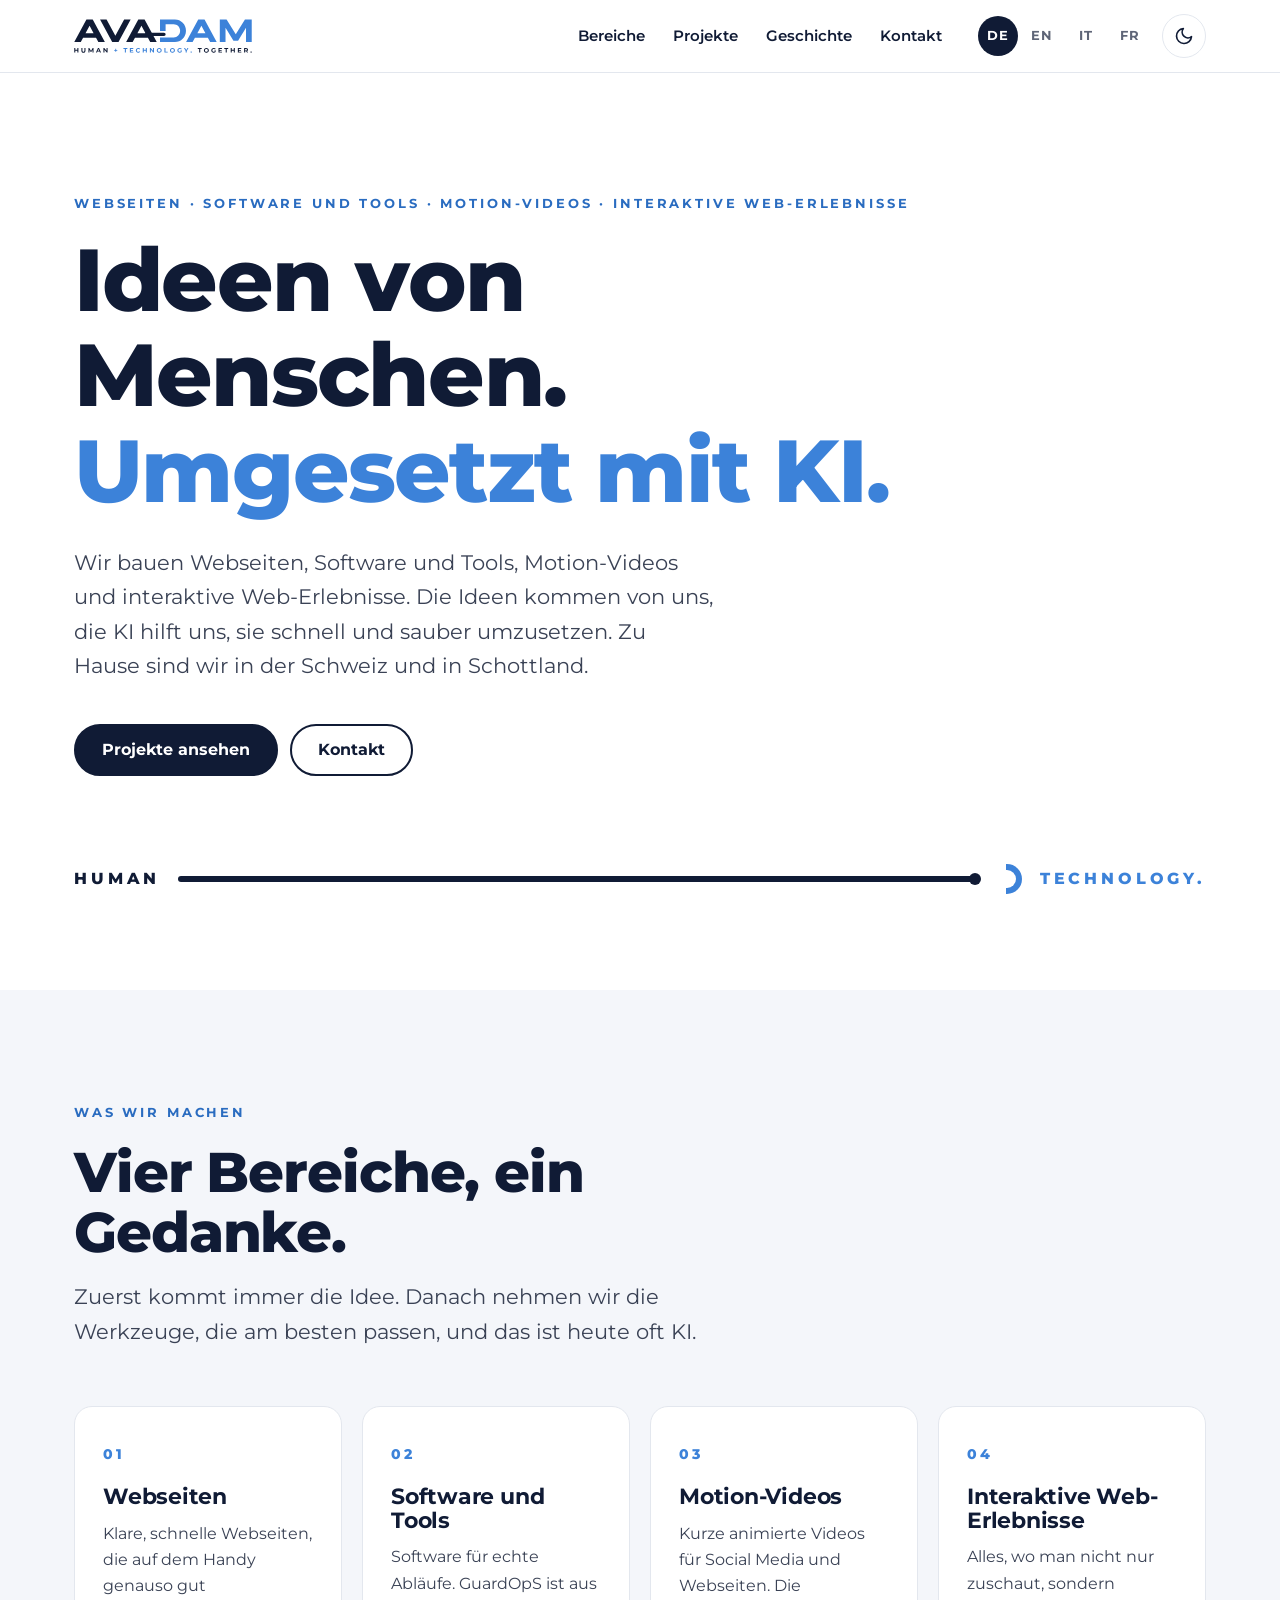
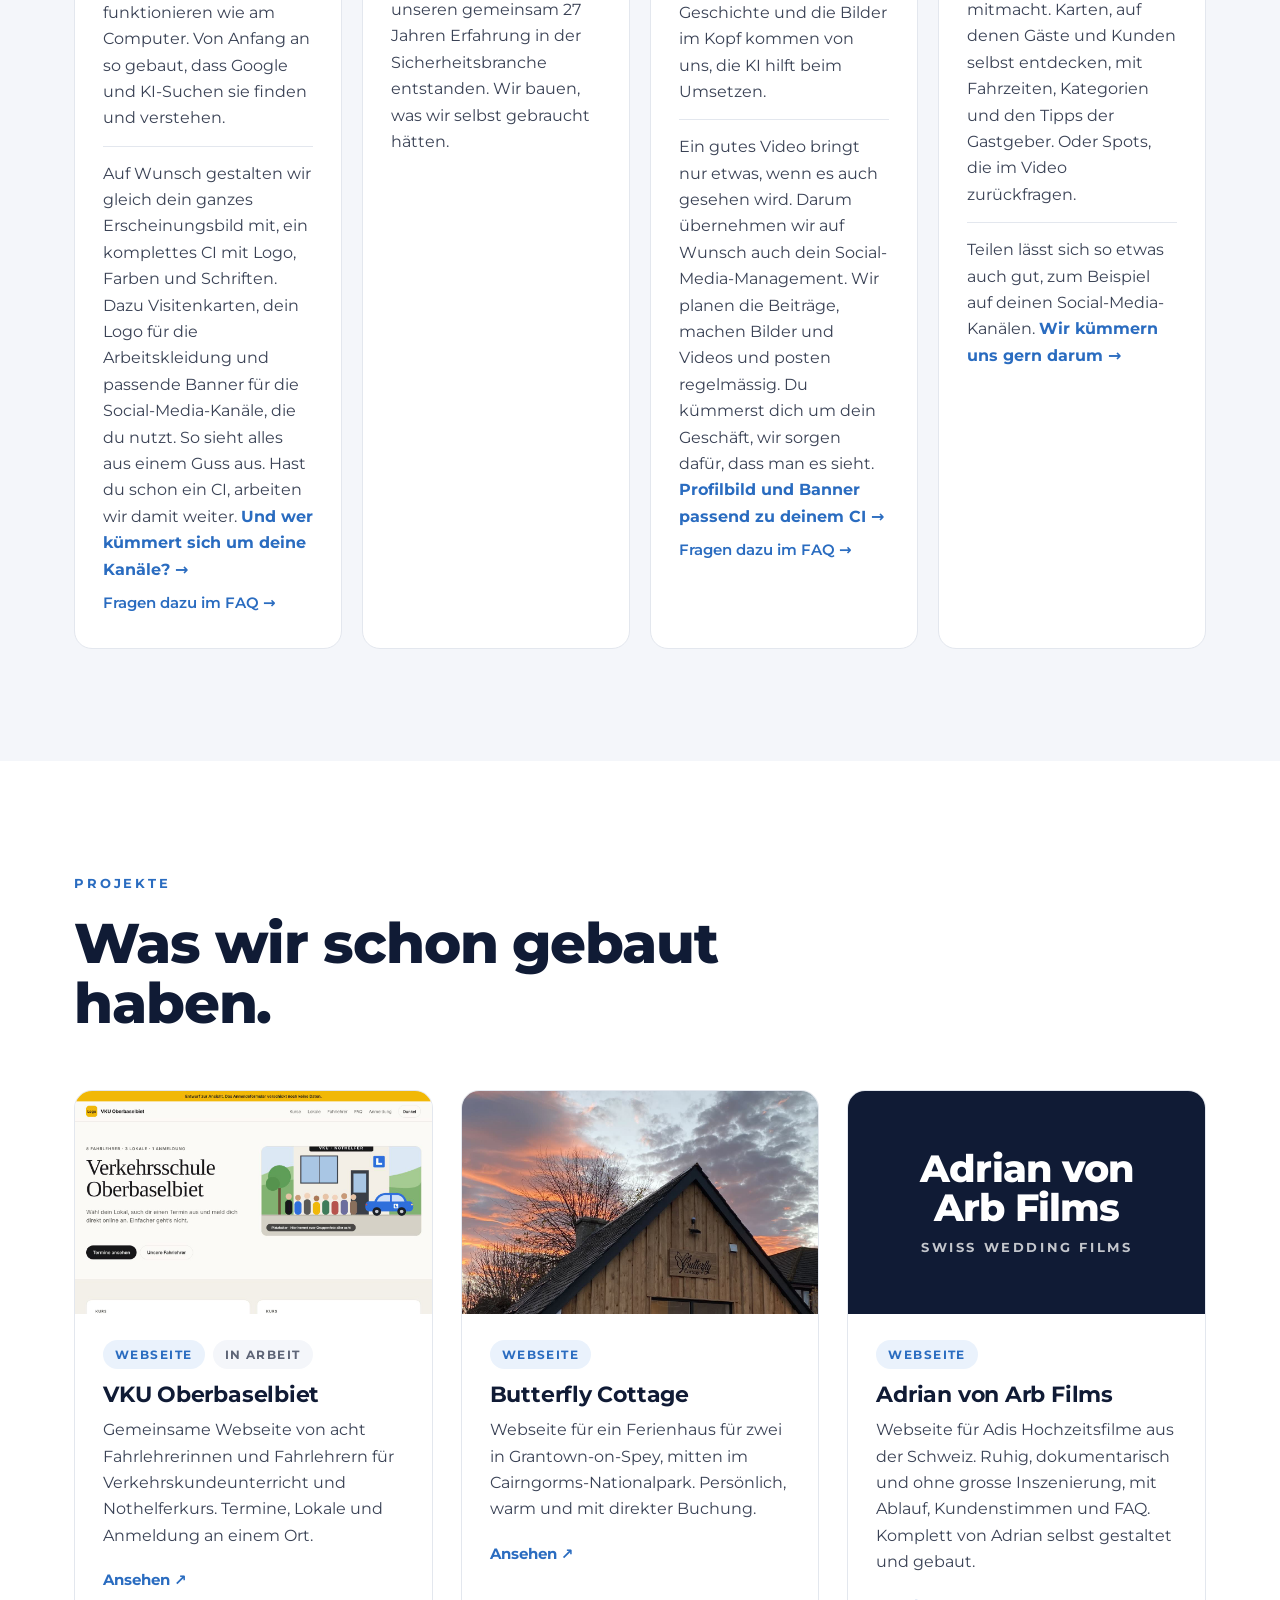
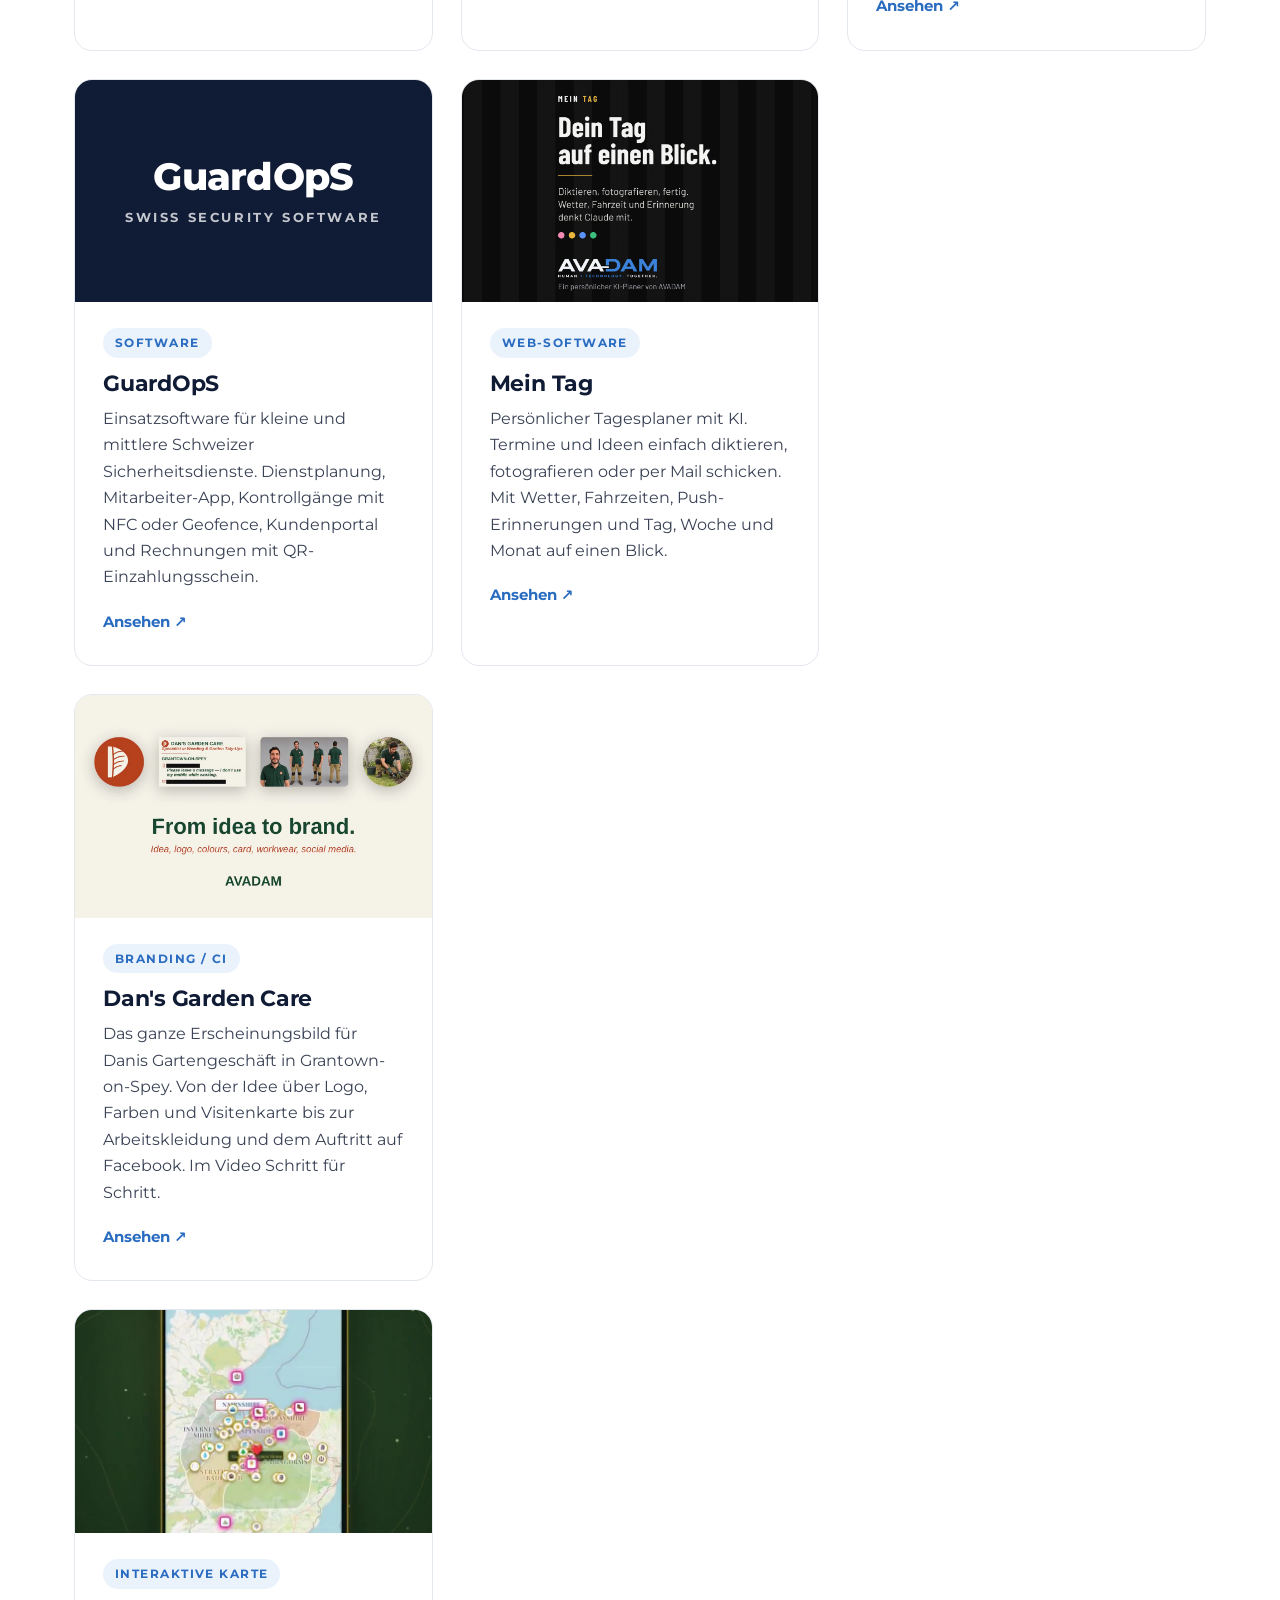
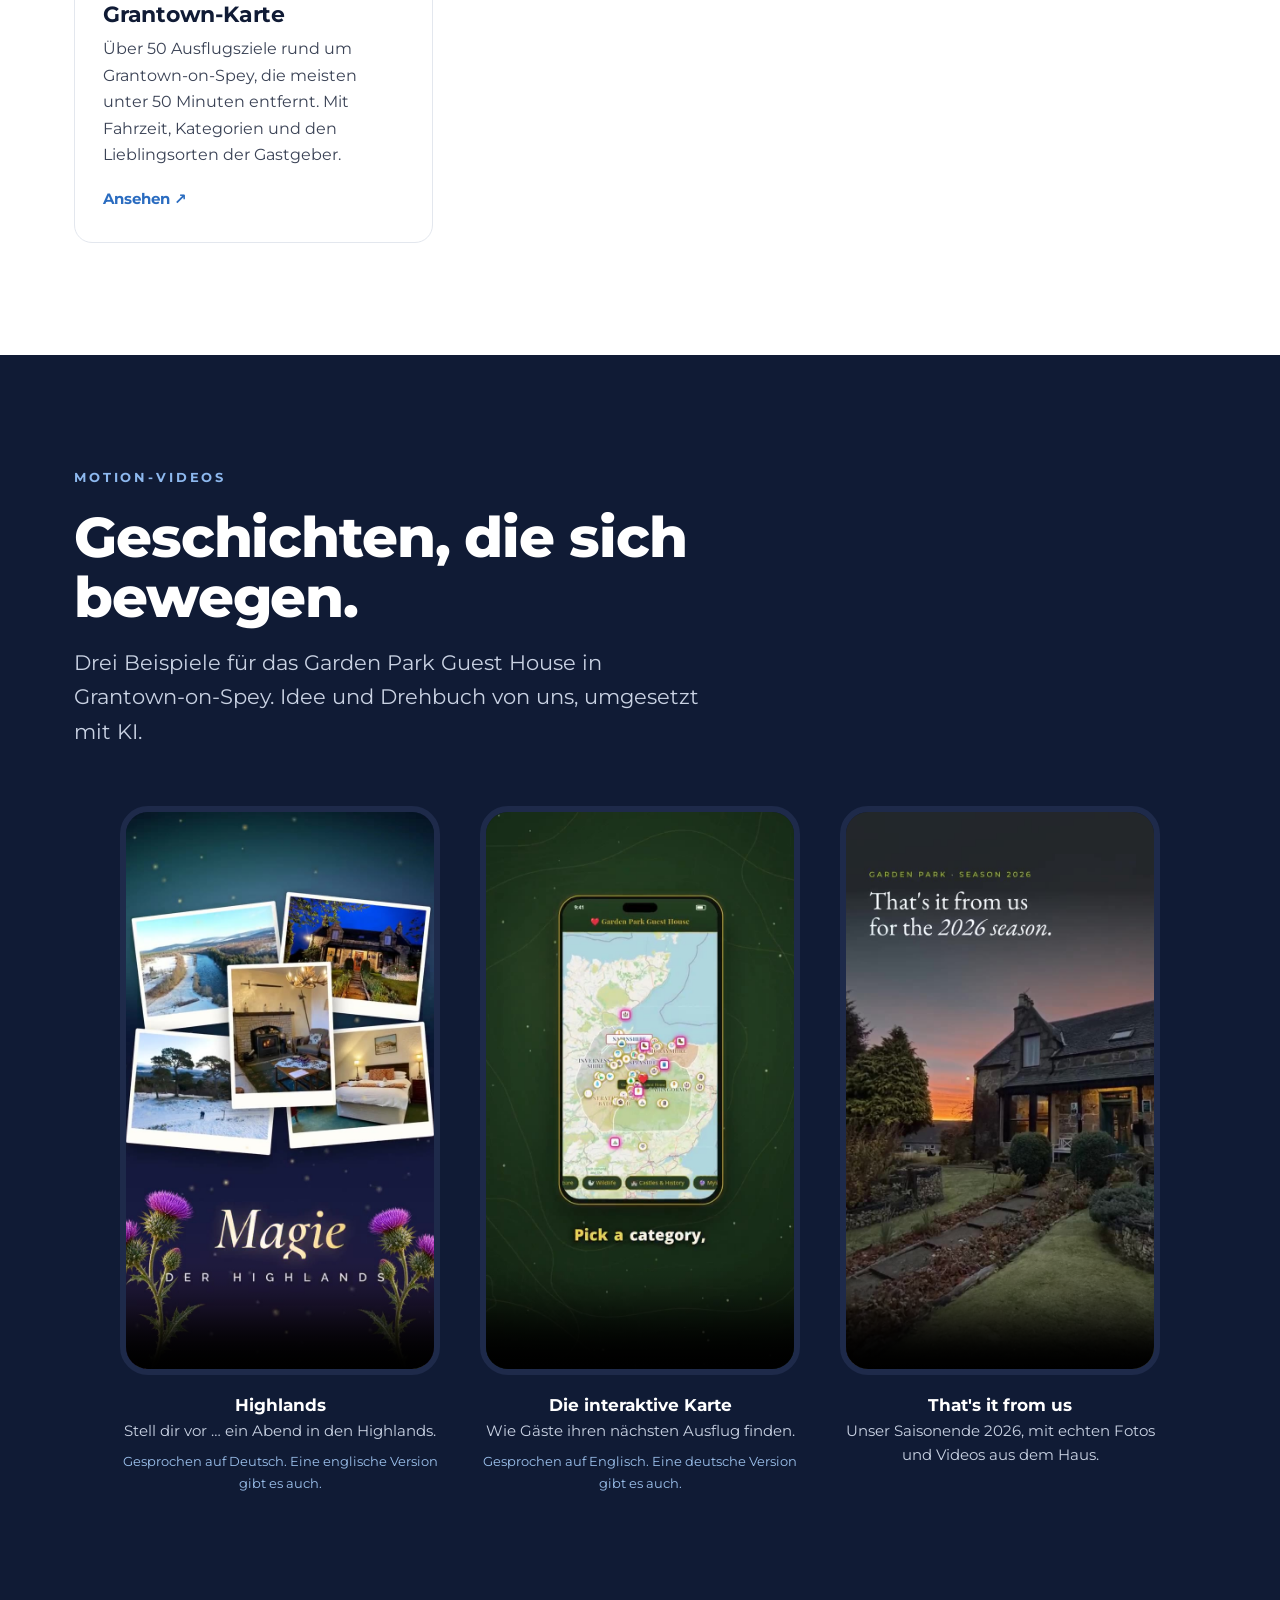
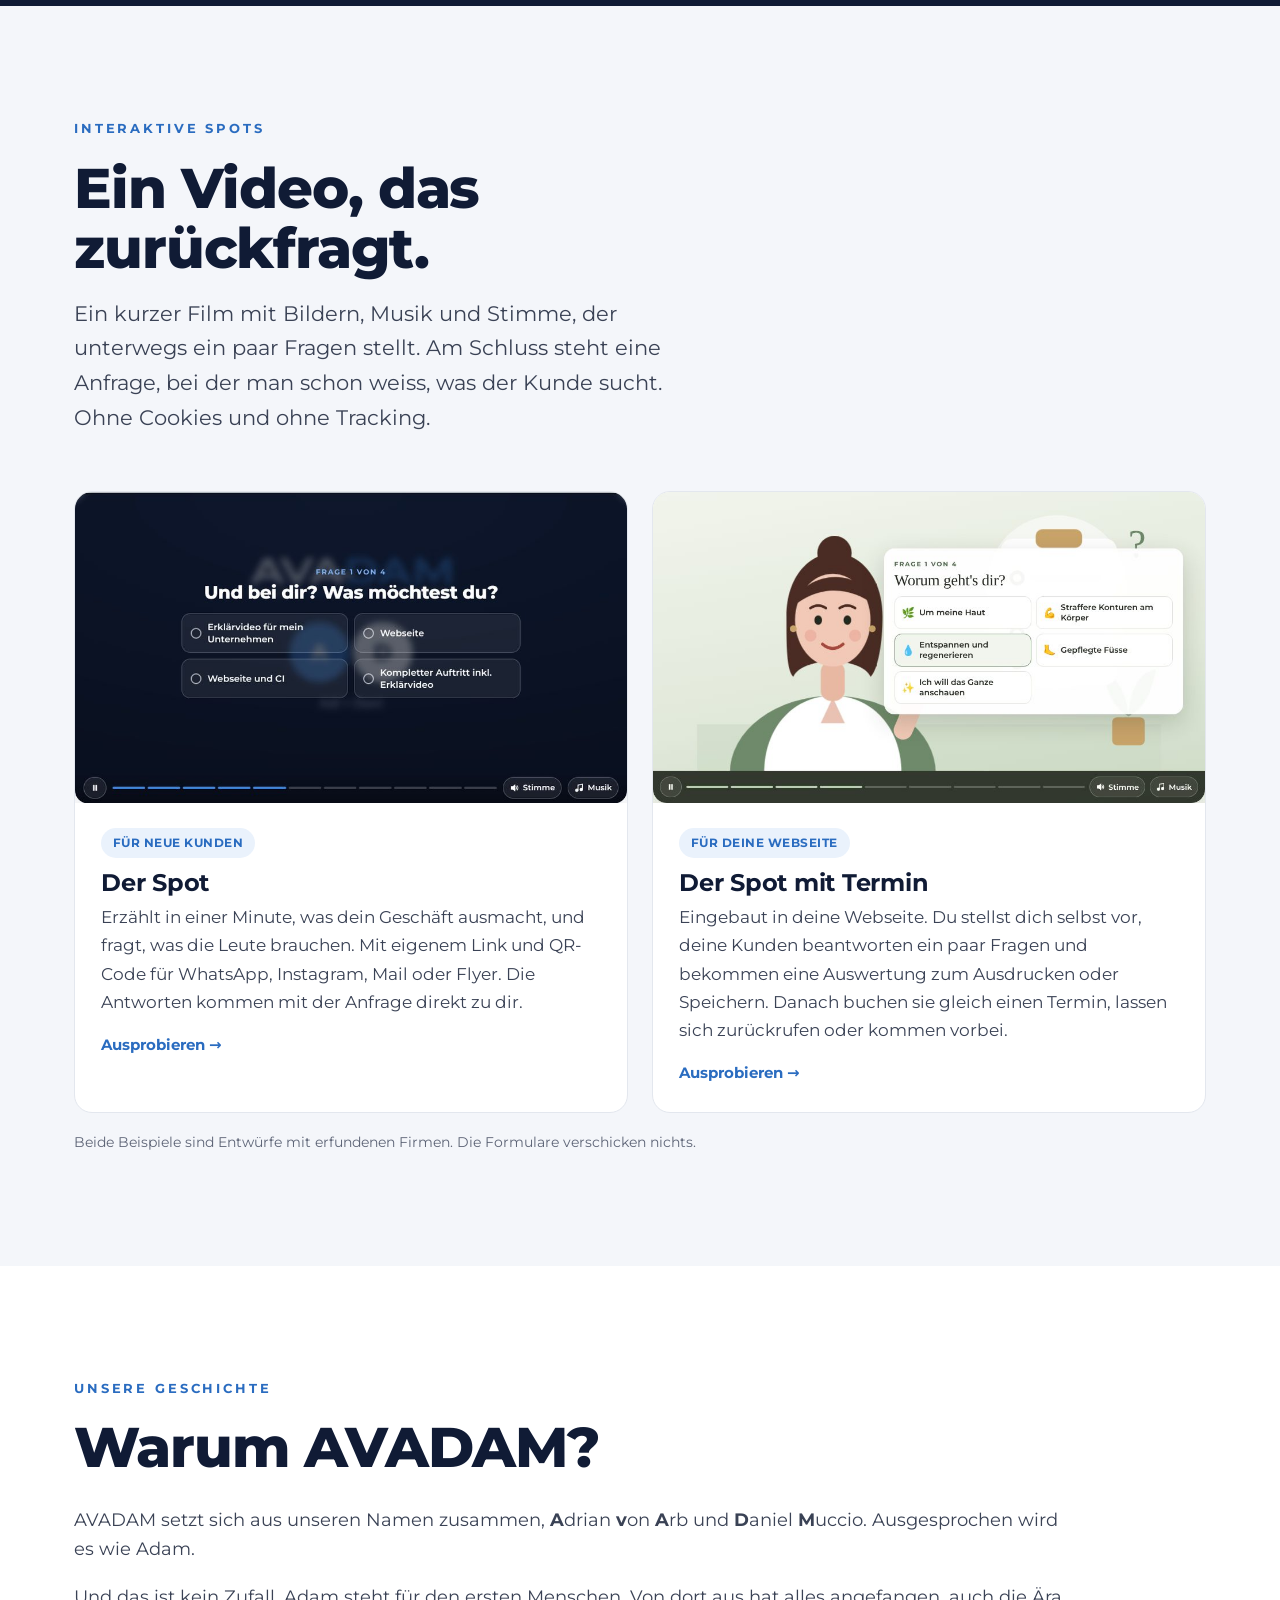
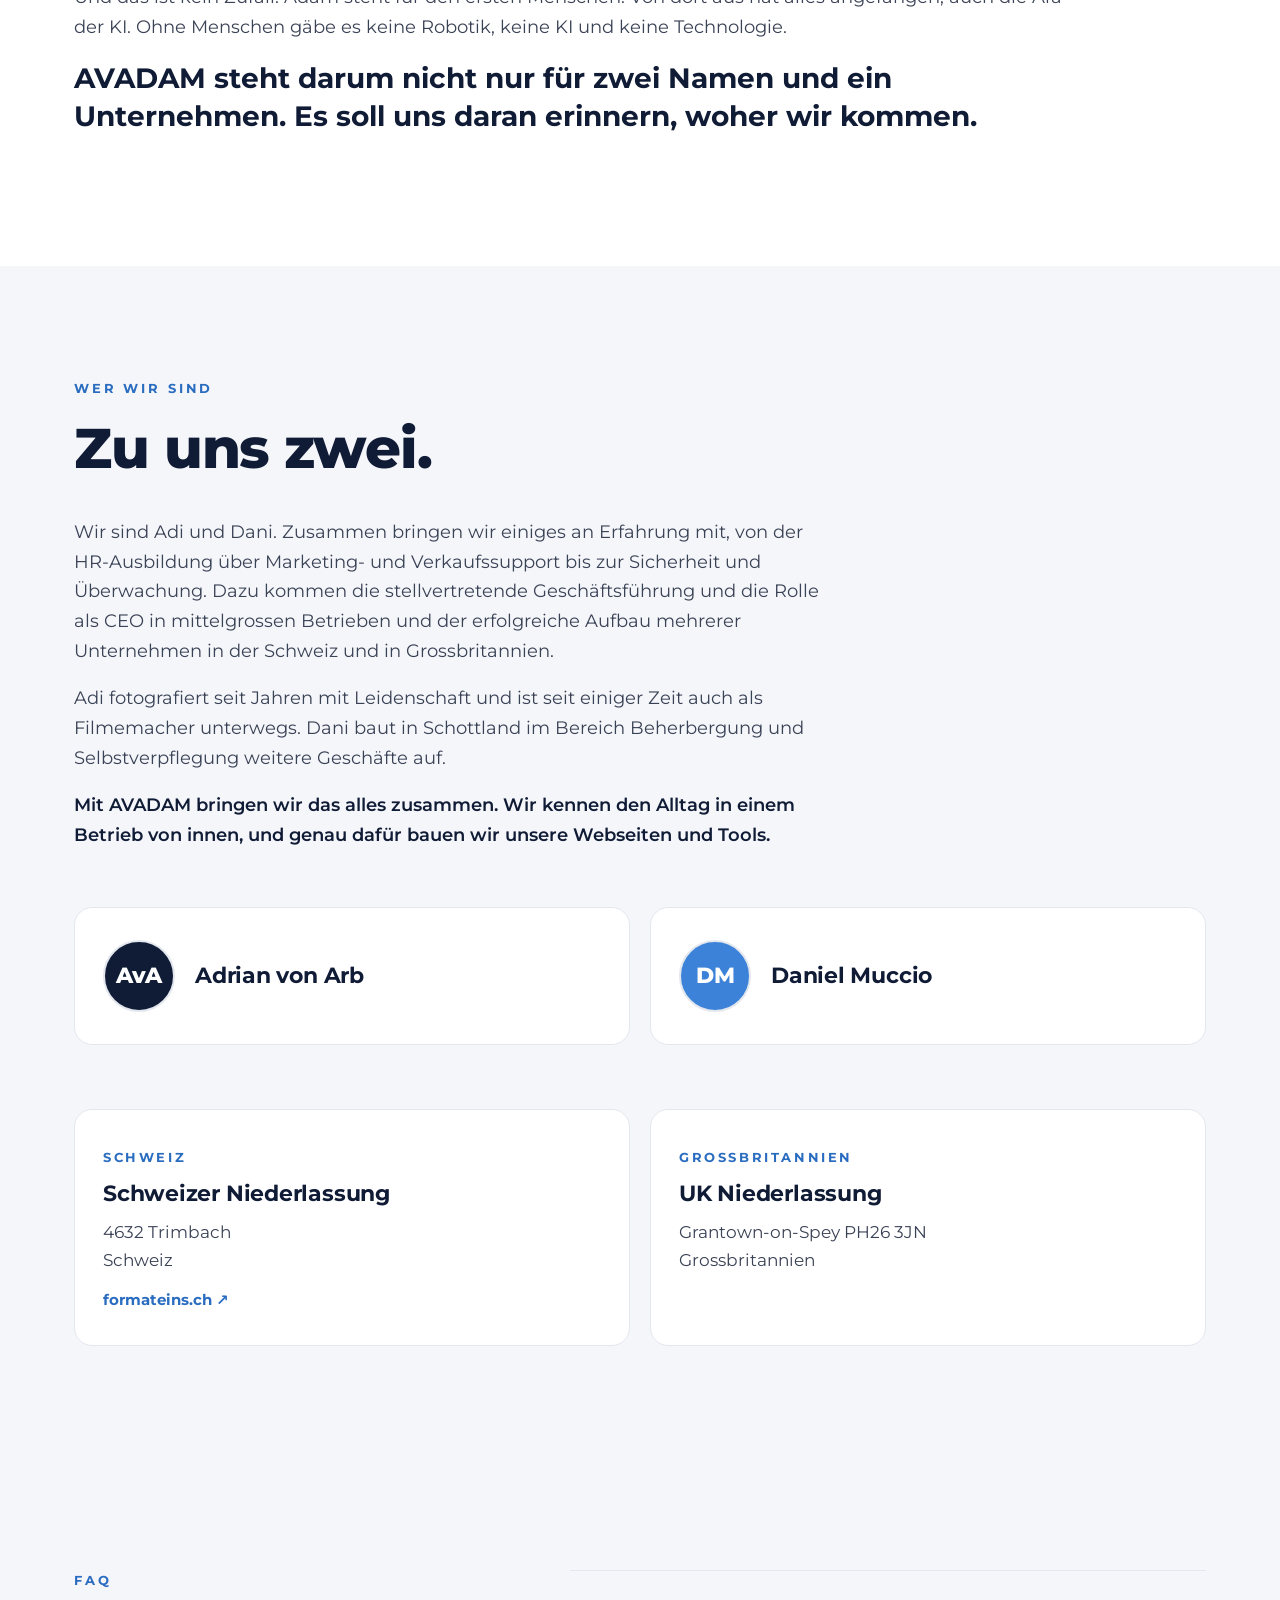
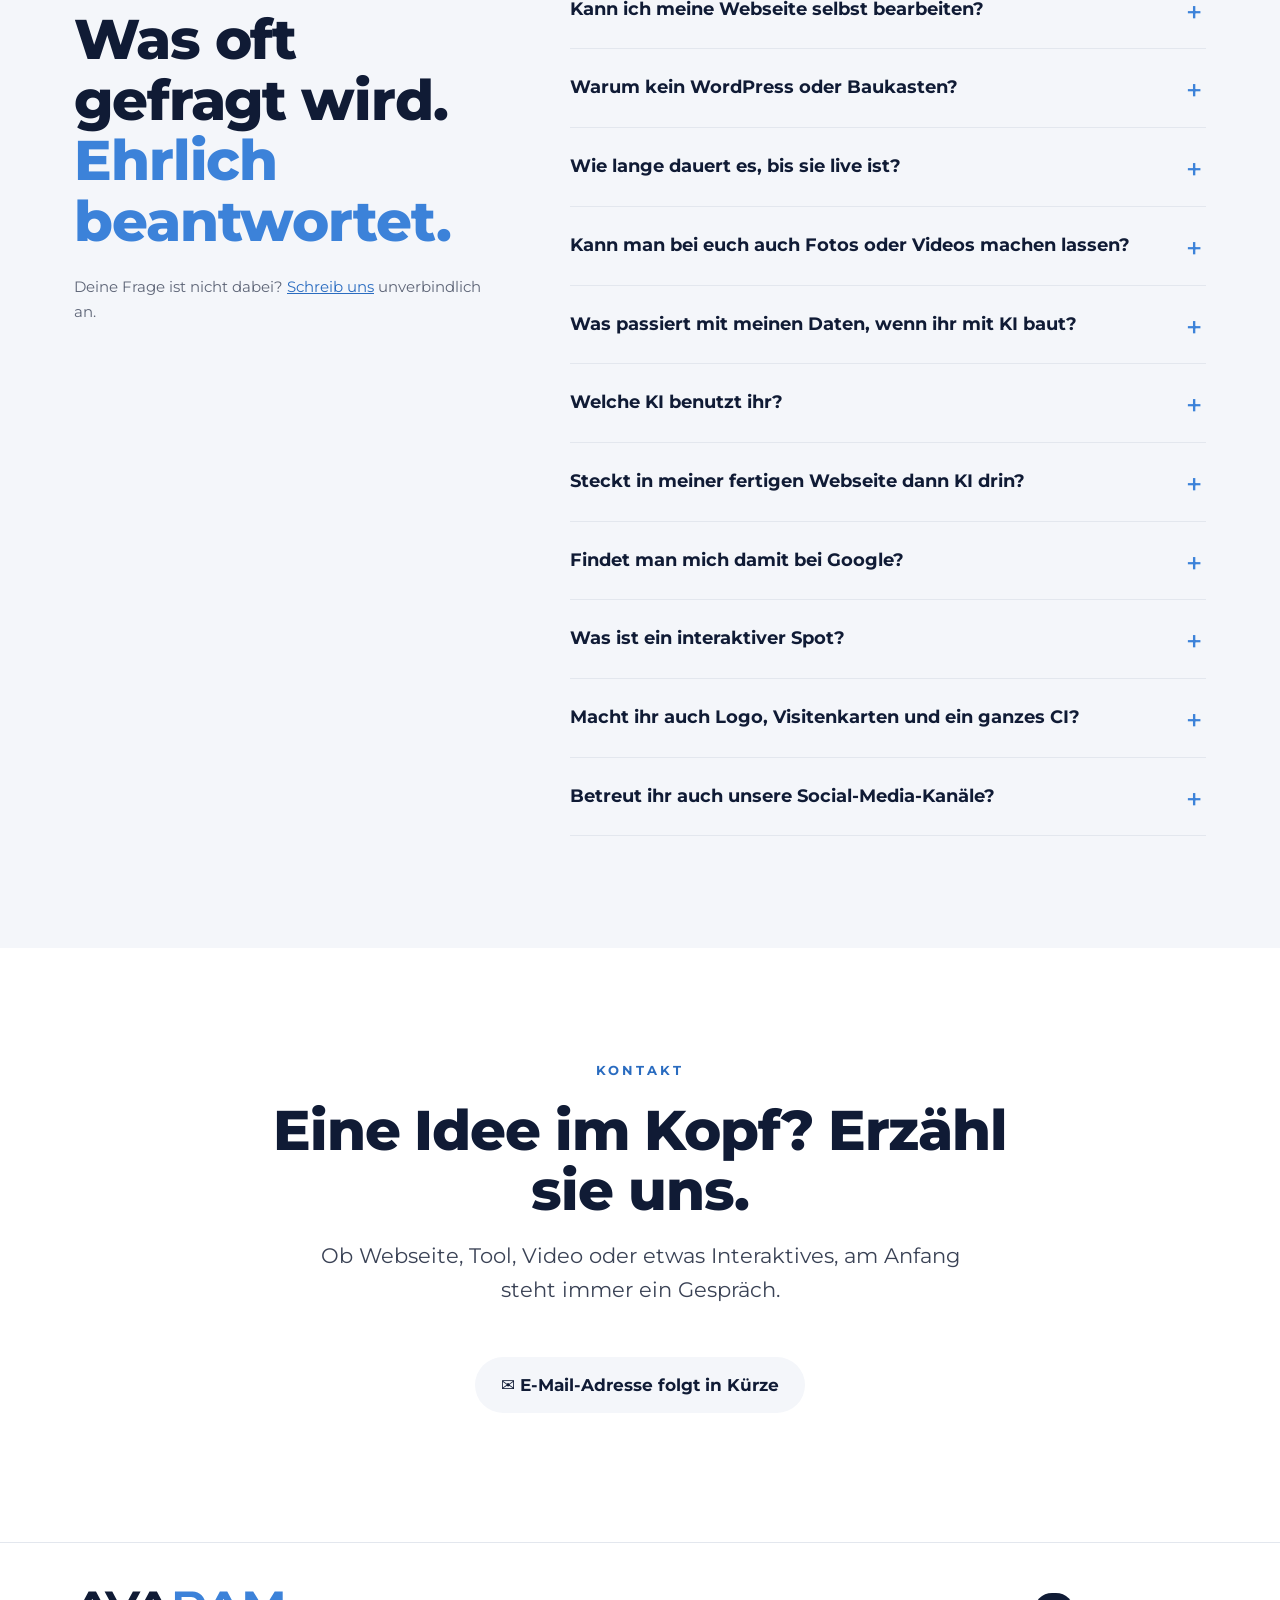
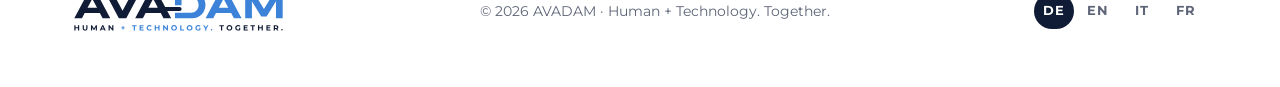
==== commit 27506d76: "Interaktive Karten heissen jetzt Interaktive Web-Erlebnisse, in allen vier Sprachen Co-Authored-By: " ====
--- a/index.html
+++ b/index.html
@@ -3,8 +3,8 @@
 <head>
 <meta charset="utf-8">
 <meta name="viewport" content="width=device-width, initial-scale=1">
-<title>AVADAM · Webseiten, Software und Tools, Motion-Videos und interaktive Karten mit KI</title>
-<meta name="description" content="AVADAM baut Webseiten, Software und Tools, Motion-Videos und interaktive Karten. Die Ideen kommen von uns, umgesetzt wird mit KI. Aus Trimbach (Schweiz) und Grantown-on-Spey (Schottland).">
+<title>AVADAM · Webseiten, Software und Tools, Motion-Videos und interaktive Web-Erlebnisse mit KI</title>
+<meta name="description" content="AVADAM baut Webseiten, Software und Tools, Motion-Videos und interaktive Web-Erlebnisse. Die Ideen kommen von uns, umgesetzt wird mit KI. Aus Trimbach (Schweiz) und Grantown-on-Spey (Schottland).">
 <meta name="robots" content="index, follow, max-image-preview:large, max-snippet:-1, max-video-preview:-1">
 <meta name="author" content="AVADAM · Adrian von Arb, Daniel Muccio">
 <link rel="canonical" href="https://avadam26.github.io/avadam/">
@@ -15,8 +15,8 @@
 <link rel="alternate" hreflang="x-default" href="https://avadam26.github.io/avadam/">
 <meta property="og:type" content="website">
 <meta property="og:site_name" content="AVADAM">
-<meta property="og:title" content="AVADAM · Webseiten, Software und Tools, Motion-Videos und interaktive Karten mit KI">
-<meta property="og:description" content="AVADAM baut Webseiten, Software und Tools, Motion-Videos und interaktive Karten. Die Ideen kommen von uns, umgesetzt wird mit KI. Aus Trimbach (Schweiz) und Grantown-on-Spey (Schottland).">
+<meta property="og:title" content="AVADAM · Webseiten, Software und Tools, Motion-Videos und interaktive Web-Erlebnisse mit KI">
+<meta property="og:description" content="AVADAM baut Webseiten, Software und Tools, Motion-Videos und interaktive Web-Erlebnisse. Die Ideen kommen von uns, umgesetzt wird mit KI. Aus Trimbach (Schweiz) und Grantown-on-Spey (Schottland).">
 <meta property="og:url" content="https://avadam26.github.io/avadam/">
 <meta property="og:image" content="https://avadam26.github.io/avadam/assets/og-image.png">
 <meta property="og:image:width" content="1200">
@@ -52,7 +52,7 @@
    "logo": "https://avadam26.github.io/avadam/assets/avadam-logo.svg",
    "image": "https://avadam26.github.io/avadam/assets/og-image.png",
    "slogan": "Human + Technology. Together.",
-   "description": "AVADAM builds websites, software and tools, motion videos and interactive maps. The ideas are ours, the build is done with AI. Based in Trimbach (Switzerland) and Grantown-on-Spey (Scotland).",
+   "description": "AVADAM builds websites, software and tools, motion videos and interactive web experiences. The ideas are ours, the build is done with AI. Based in Trimbach (Switzerland) and Grantown-on-Spey (Scotland).",
    "founder": [
     {
      "@type": "Person",
@@ -84,6 +84,7 @@
     "Software development",
     "Motion design",
     "Interactive maps",
+    "Interactive web experiences",
     "Artificial intelligence",
     "SEO"
    ],
@@ -113,8 +114,8 @@
    "@type": "WebPage",
    "@id": "https://avadam26.github.io/avadam/#page",
    "url": "https://avadam26.github.io/avadam/",
-   "name": "AVADAM · Webseiten, Software und Tools, Motion-Videos und interaktive Karten mit KI",
-   "description": "AVADAM baut Webseiten, Software und Tools, Motion-Videos und interaktive Karten. Die Ideen kommen von uns, umgesetzt wird mit KI. Aus Trimbach (Schweiz) und Grantown-on-Spey (Schottland).",
+   "name": "AVADAM · Webseiten, Software und Tools, Motion-Videos und interaktive Web-Erlebnisse mit KI",
+   "description": "AVADAM baut Webseiten, Software und Tools, Motion-Videos und interaktive Web-Erlebnisse. Die Ideen kommen von uns, umgesetzt wird mit KI. Aus Trimbach (Schweiz) und Grantown-on-Spey (Schottland).",
    "inLanguage": "de",
    "isPartOf": {
     "@id": "https://avadam26.github.io/avadam/#website"
@@ -373,9 +374,9 @@
 <main id="inhalt">
 <section class="hero" aria-labelledby="h1">
 <div class="wrap">
-<span class="eyebrow">Webseiten · Software und Tools · Motion-Videos · Interaktive Karten</span>
+<span class="eyebrow">Webseiten · Software und Tools · Motion-Videos · Interaktive Web-Erlebnisse</span>
 <h1 id="h1">Ideen von Menschen. <span class="accent">Umgesetzt mit KI.</span></h1>
-<p class="lead">Wir bauen Webseiten, Software und Tools, Motion-Videos und interaktive Karten. Die Ideen kommen von uns, die KI hilft uns, sie schnell und sauber umzusetzen. Zu Hause sind wir in der Schweiz und in Schottland.</p>
+<p class="lead">Wir bauen Webseiten, Software und Tools, Motion-Videos und interaktive Web-Erlebnisse. Die Ideen kommen von uns, die KI hilft uns, sie schnell und sauber umzusetzen. Zu Hause sind wir in der Schweiz und in Schottland.</p>
 <div class="btns"><a class="btn primary" href="#projekte">Projekte ansehen</a><a class="btn ghost" href="#kontakt">Kontakt</a></div>
 <div class="cable" aria-hidden="true"><span class="h">HUMAN</span><span class="wire"></span><span class="gap"></span><span class="socket"></span><span class="t">TECHNOLOGY.</span></div>
 </div>
@@ -384,7 +385,7 @@
 <section id="bereiche" class="areas" aria-labelledby="h-areas">
 <div class="wrap">
 <div class="head"><span class="eyebrow">Was wir machen</span><h2 id="h-areas">Vier Bereiche, ein Gedanke.</h2><p class="lead">Zuerst kommt immer die Idee. Danach nehmen wir die Werkzeuge, die am besten passen, und das ist heute oft KI.</p></div>
-<div class="grid4"><article class="card"><span class="num">01</span><h3>Webseiten</h3><p>Klare, schnelle Webseiten, die auf dem Handy genauso gut funktionieren wie am Computer. Von Anfang an so gebaut, dass Google und KI-Suchen sie finden und verstehen.</p><p class="extra" id="ci">Auf Wunsch gestalten wir gleich dein ganzes Erscheinungsbild mit, ein komplettes CI mit Logo, Farben und Schriften. Dazu Visitenkarten, dein Logo für die Arbeitskleidung und passende Banner für die Social-Media-Kanäle, die du nutzt. So sieht alles aus einem Guss aus. Hast du schon ein CI, arbeiten wir damit weiter. <a href="#social-media">Und wer kümmert sich um deine Kanäle? →</a><br><a class="faqlink" href="#faq-ci">Fragen dazu im FAQ →</a></p></article><article class="card"><span class="num">02</span><h3>Software und Tools</h3><p>Software für echte Abläufe. GuardOpS ist aus unseren gemeinsam 27 Jahren Erfahrung in der Sicherheitsbranche entstanden. Wir bauen, was wir selbst gebraucht hätten.</p></article><article class="card"><span class="num">03</span><h3>Motion-Videos</h3><p>Kurze animierte Videos für Social Media und Webseiten. Die Geschichte und die Bilder im Kopf kommen von uns, die KI hilft beim Umsetzen.</p><p class="extra" id="social-media">Ein gutes Video bringt nur etwas, wenn es auch gesehen wird. Darum übernehmen wir auf Wunsch auch dein Social-Media-Management. Wir planen die Beiträge, machen Bilder und Videos und posten regelmässig. Du kümmerst dich um dein Geschäft, wir sorgen dafür, dass man es sieht. <a href="#ci">Profilbild und Banner passend zu deinem CI →</a><br><a class="faqlink" href="#faq-social-media">Fragen dazu im FAQ →</a></p></article><article class="card"><span class="num">04</span><h3>Interaktive Karten</h3><p>Karten, auf denen Gäste und Kunden selbst entdecken. Mit Fahrzeiten, Kategorien und den persönlichen Tipps der Gastgeber.</p><p class="extra">Teilen lässt sich so eine Karte auch gut, zum Beispiel auf deinen Social-Media-Kanälen. <a href="#social-media">Wir kümmern uns gern darum →</a></p></article></div>
+<div class="grid4"><article class="card"><span class="num">01</span><h3>Webseiten</h3><p>Klare, schnelle Webseiten, die auf dem Handy genauso gut funktionieren wie am Computer. Von Anfang an so gebaut, dass Google und KI-Suchen sie finden und verstehen.</p><p class="extra" id="ci">Auf Wunsch gestalten wir gleich dein ganzes Erscheinungsbild mit, ein komplettes CI mit Logo, Farben und Schriften. Dazu Visitenkarten, dein Logo für die Arbeitskleidung und passende Banner für die Social-Media-Kanäle, die du nutzt. So sieht alles aus einem Guss aus. Hast du schon ein CI, arbeiten wir damit weiter. <a href="#social-media">Und wer kümmert sich um deine Kanäle? →</a><br><a class="faqlink" href="#faq-ci">Fragen dazu im FAQ →</a></p></article><article class="card"><span class="num">02</span><h3>Software und Tools</h3><p>Software für echte Abläufe. GuardOpS ist aus unseren gemeinsam 27 Jahren Erfahrung in der Sicherheitsbranche entstanden. Wir bauen, was wir selbst gebraucht hätten.</p></article><article class="card"><span class="num">03</span><h3>Motion-Videos</h3><p>Kurze animierte Videos für Social Media und Webseiten. Die Geschichte und die Bilder im Kopf kommen von uns, die KI hilft beim Umsetzen.</p><p class="extra" id="social-media">Ein gutes Video bringt nur etwas, wenn es auch gesehen wird. Darum übernehmen wir auf Wunsch auch dein Social-Media-Management. Wir planen die Beiträge, machen Bilder und Videos und posten regelmässig. Du kümmerst dich um dein Geschäft, wir sorgen dafür, dass man es sieht. <a href="#ci">Profilbild und Banner passend zu deinem CI →</a><br><a class="faqlink" href="#faq-social-media">Fragen dazu im FAQ →</a></p></article><article class="card"><span class="num">04</span><h3>Interaktive Web-Erlebnisse</h3><p>Alles, wo man nicht nur zuschaut, sondern mitmacht. Karten, auf denen Gäste und Kunden selbst entdecken, mit Fahrzeiten, Kategorien und den Tipps der Gastgeber. Oder Spots, die im Video zurückfragen.</p><p class="extra">Teilen lässt sich so etwas auch gut, zum Beispiel auf deinen Social-Media-Kanälen. <a href="#social-media">Wir kümmern uns gern darum →</a></p></article></div>
 </div>
 </section>
 
@@ -452,7 +453,7 @@
 
 <section id="kontakt" class="contact" aria-labelledby="h-contact">
 <div class="wrap">
-<div class="head"><span class="eyebrow">Kontakt</span><h2 id="h-contact">Eine Idee im Kopf? Erzähl sie uns.</h2><p class="lead" style="margin:18px auto 0">Ob Webseite, Tool, Video oder Karte, am Anfang steht immer ein Gespräch.</p></div>
+<div class="head"><span class="eyebrow">Kontakt</span><h2 id="h-contact">Eine Idee im Kopf? Erzähl sie uns.</h2><p class="lead" style="margin:18px auto 0">Ob Webseite, Tool, Video oder etwas Interaktives, am Anfang steht immer ein Gespräch.</p></div>
 <p class="mailbox">✉ E-Mail-Adresse folgt in Kürze</p>
 </div>
 </section>
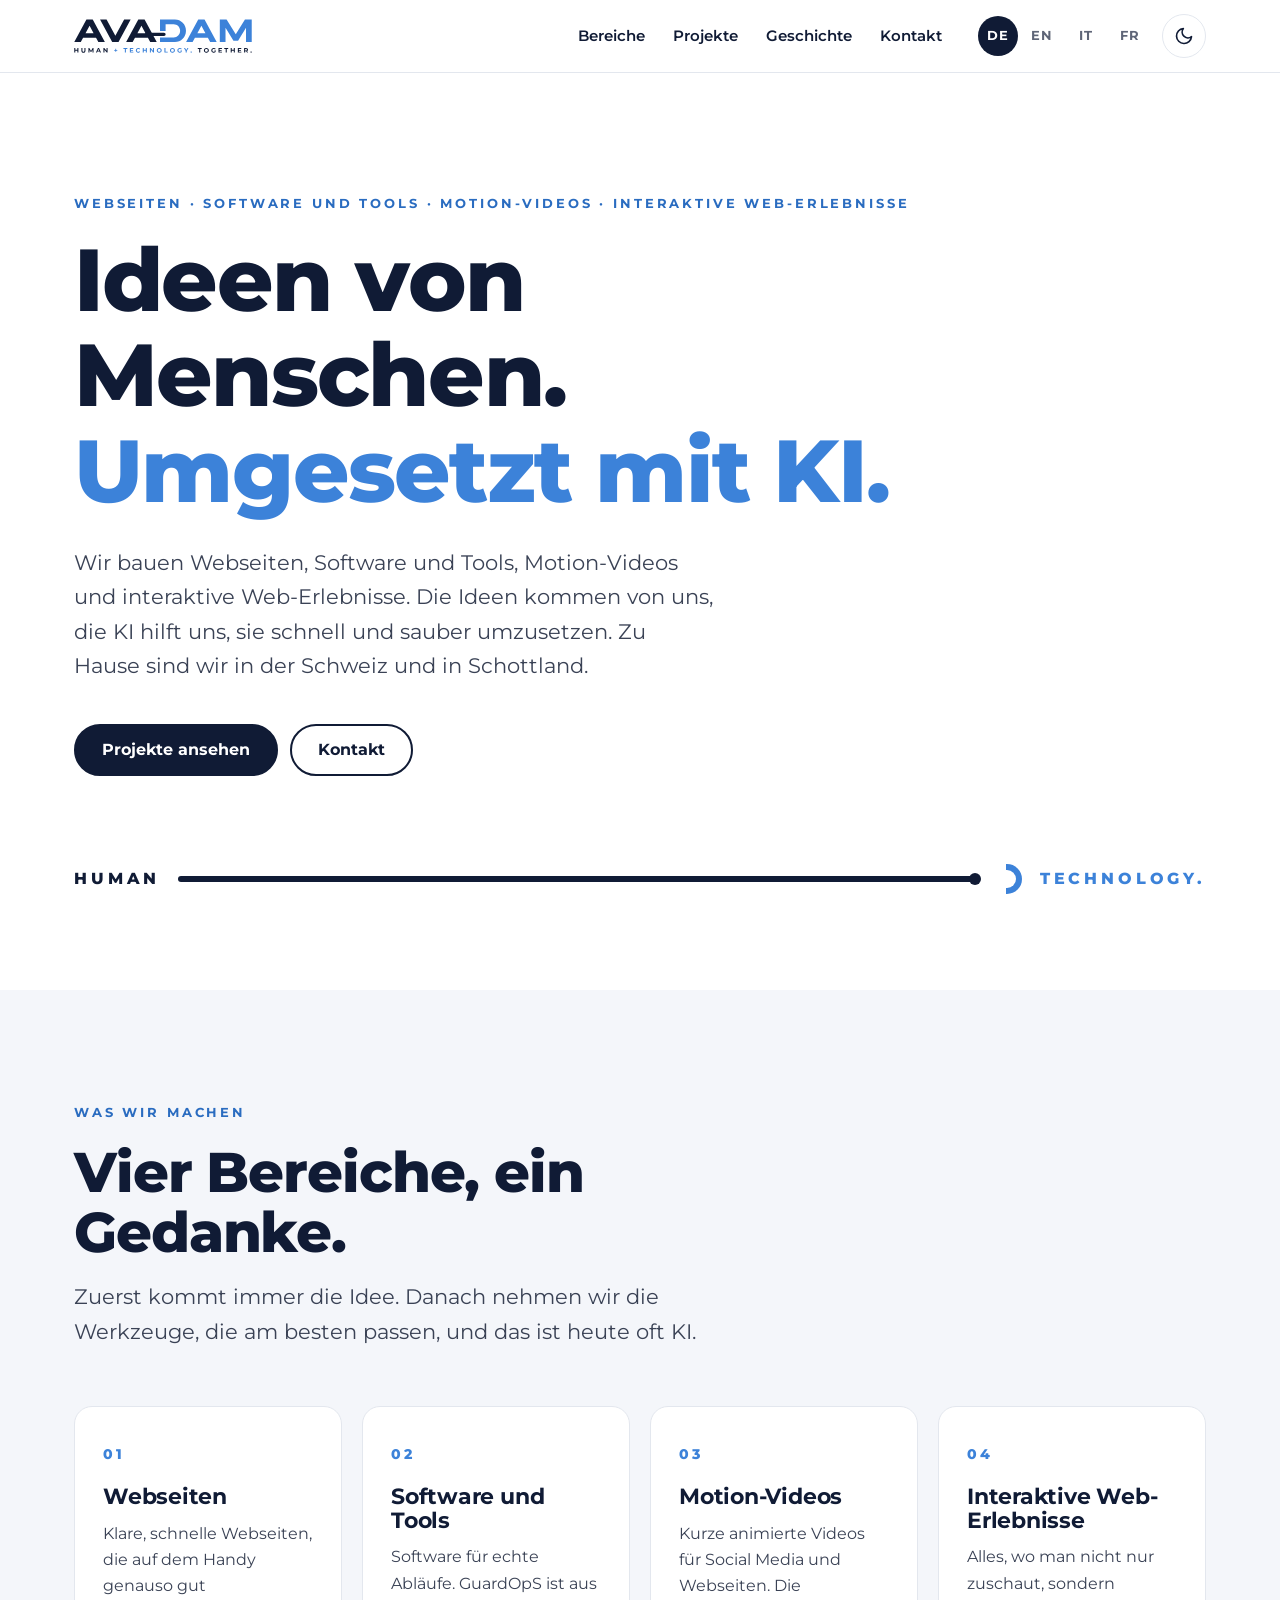
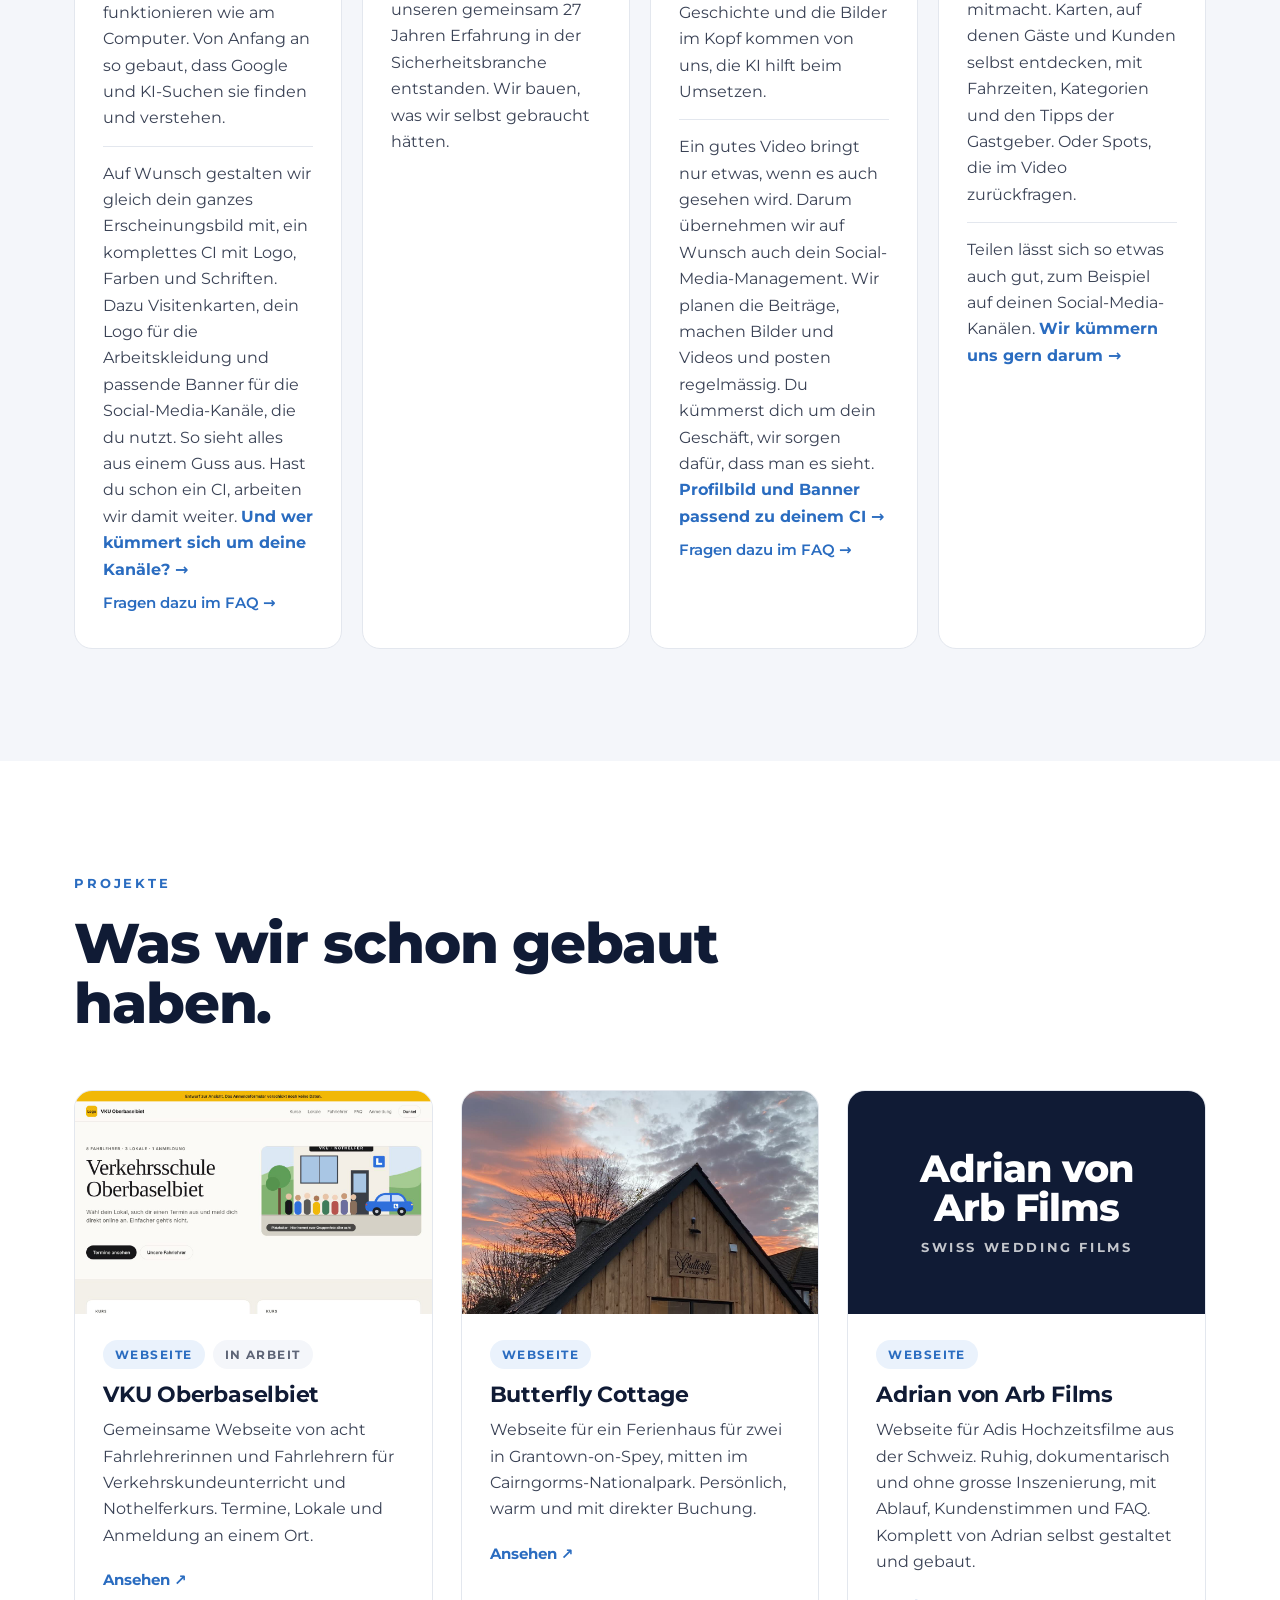
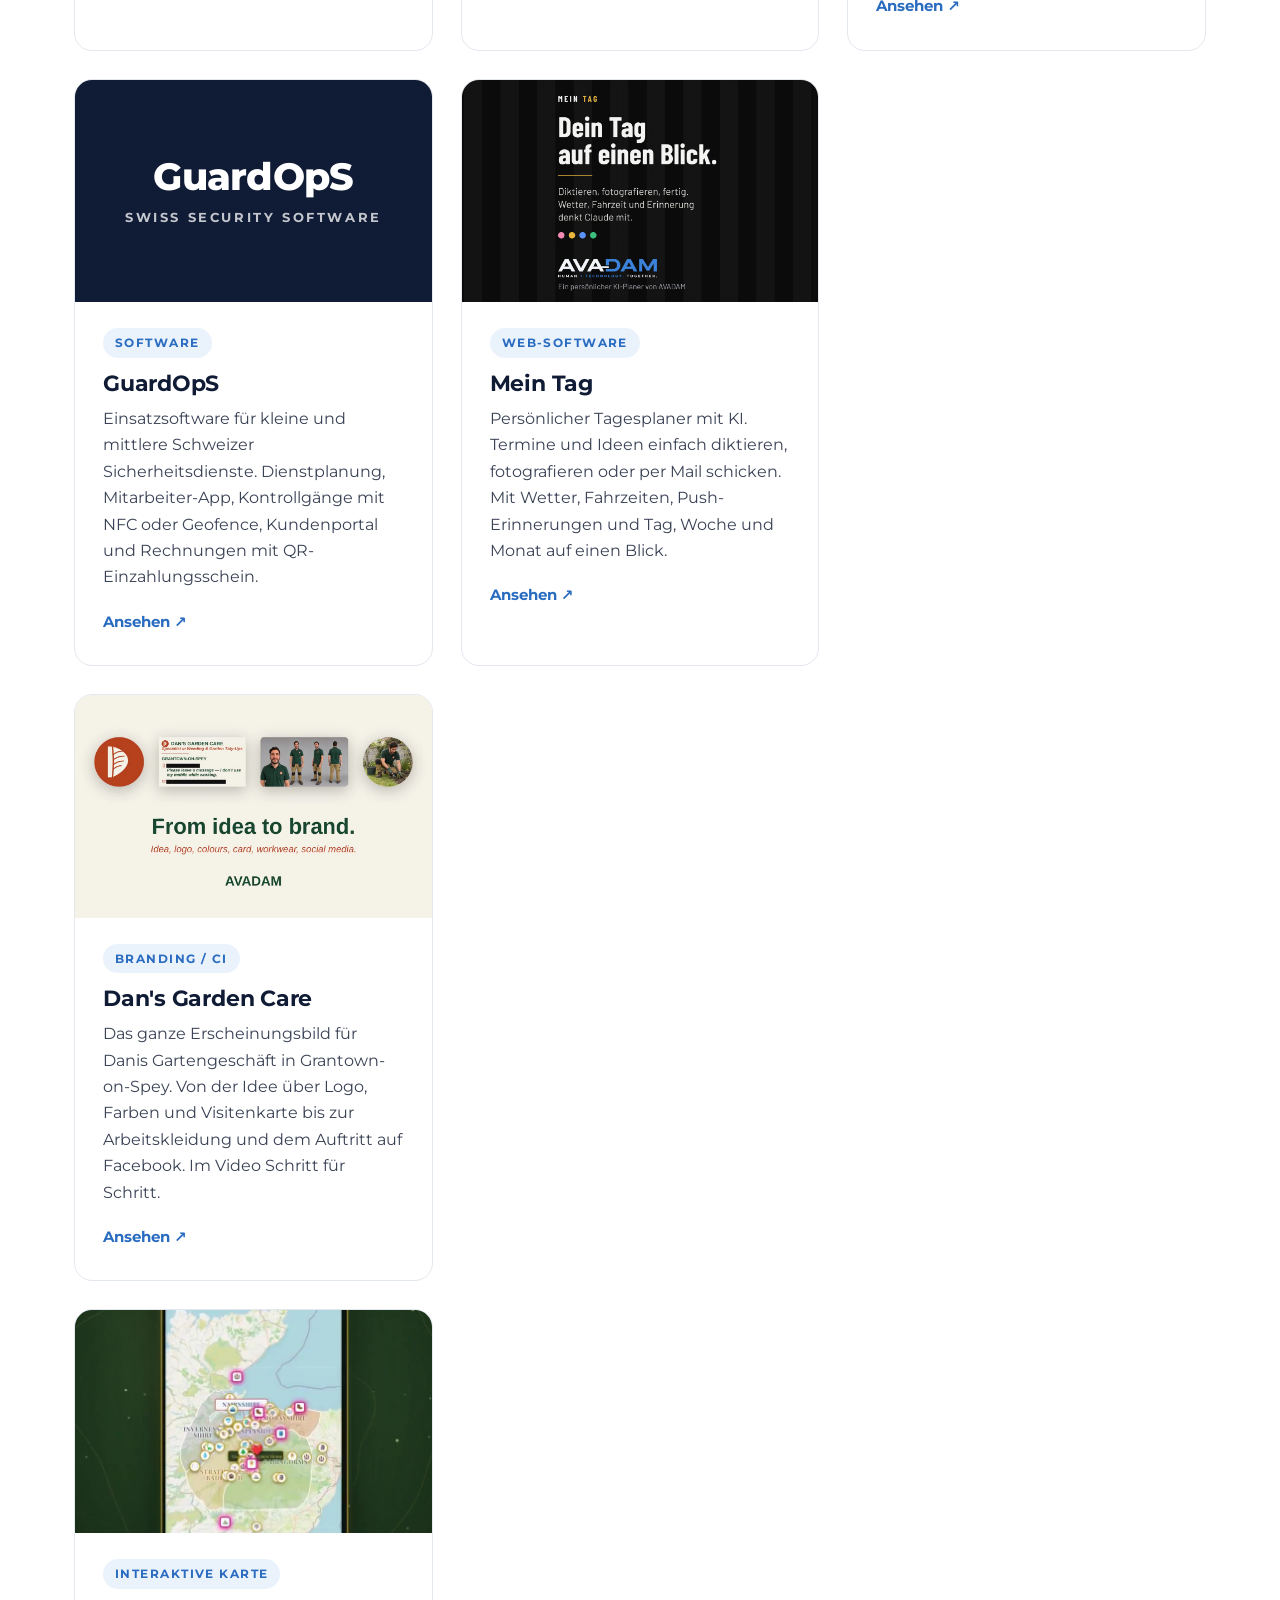
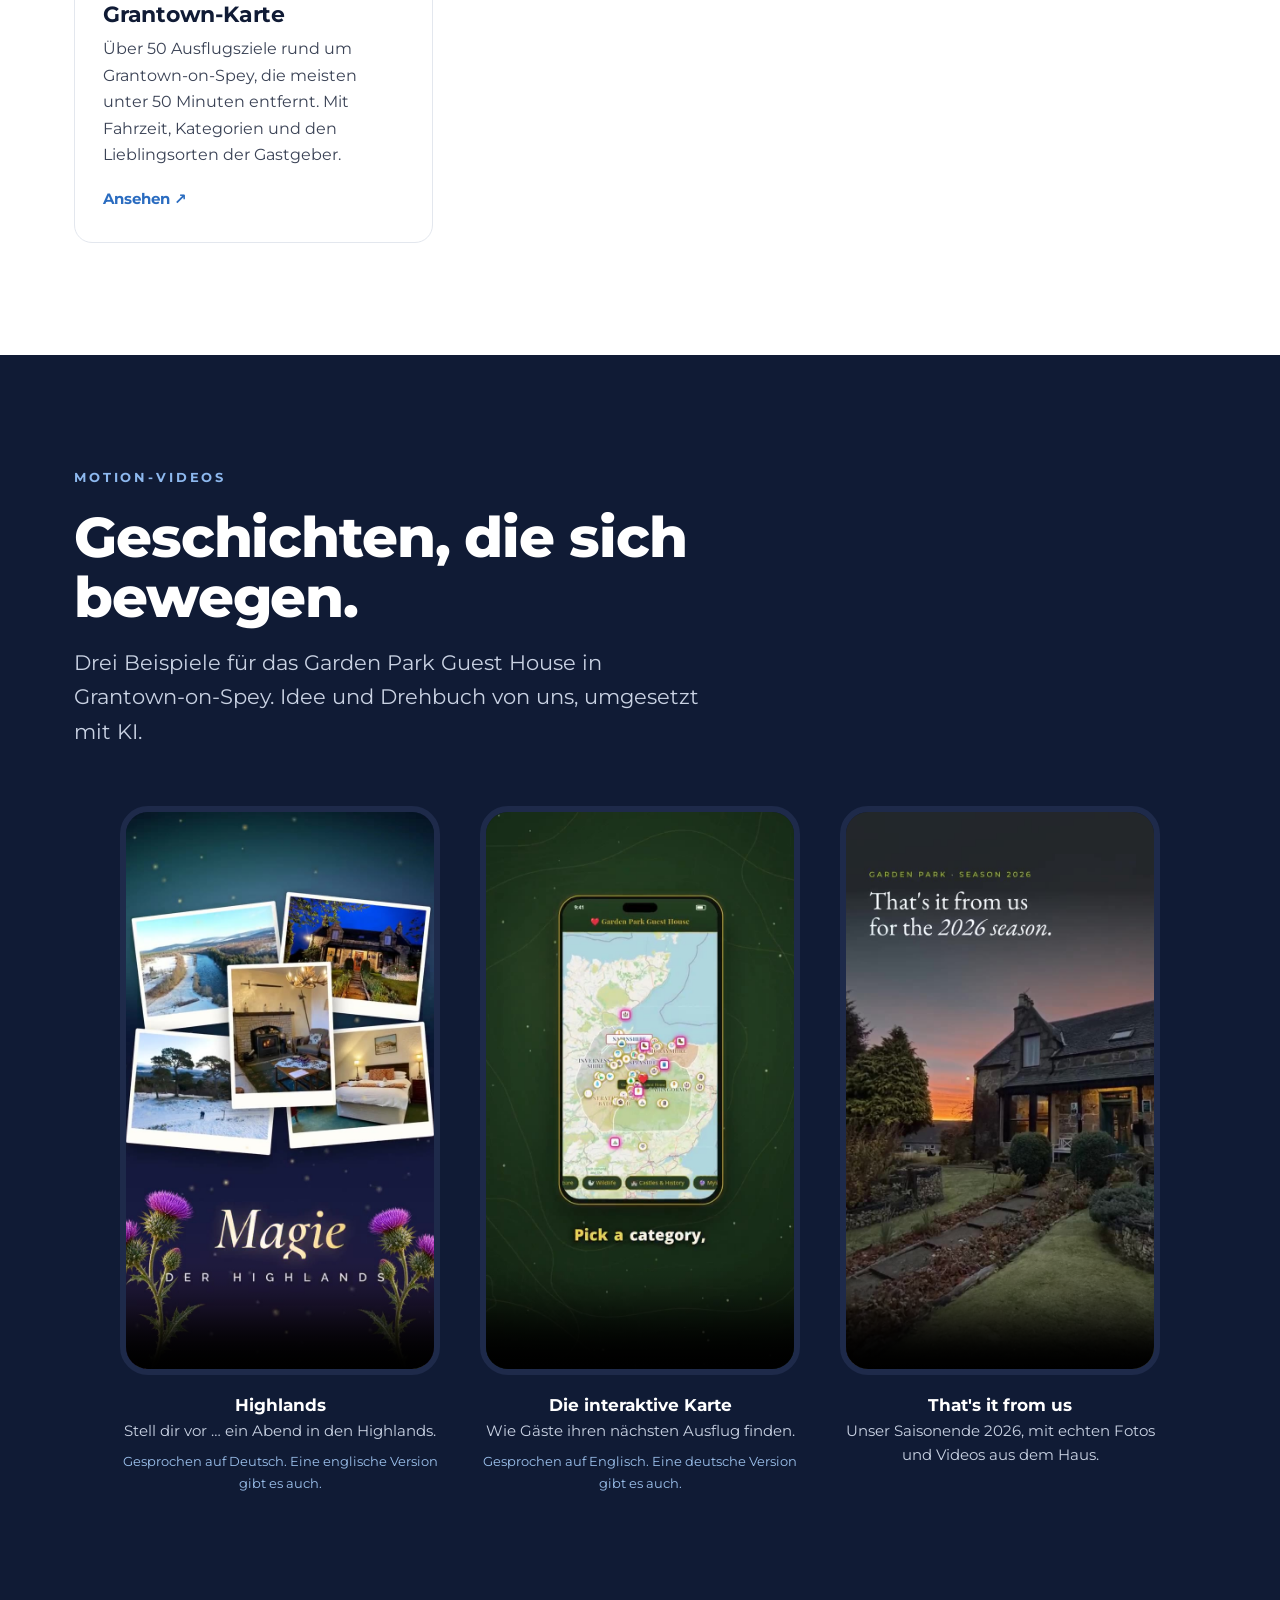
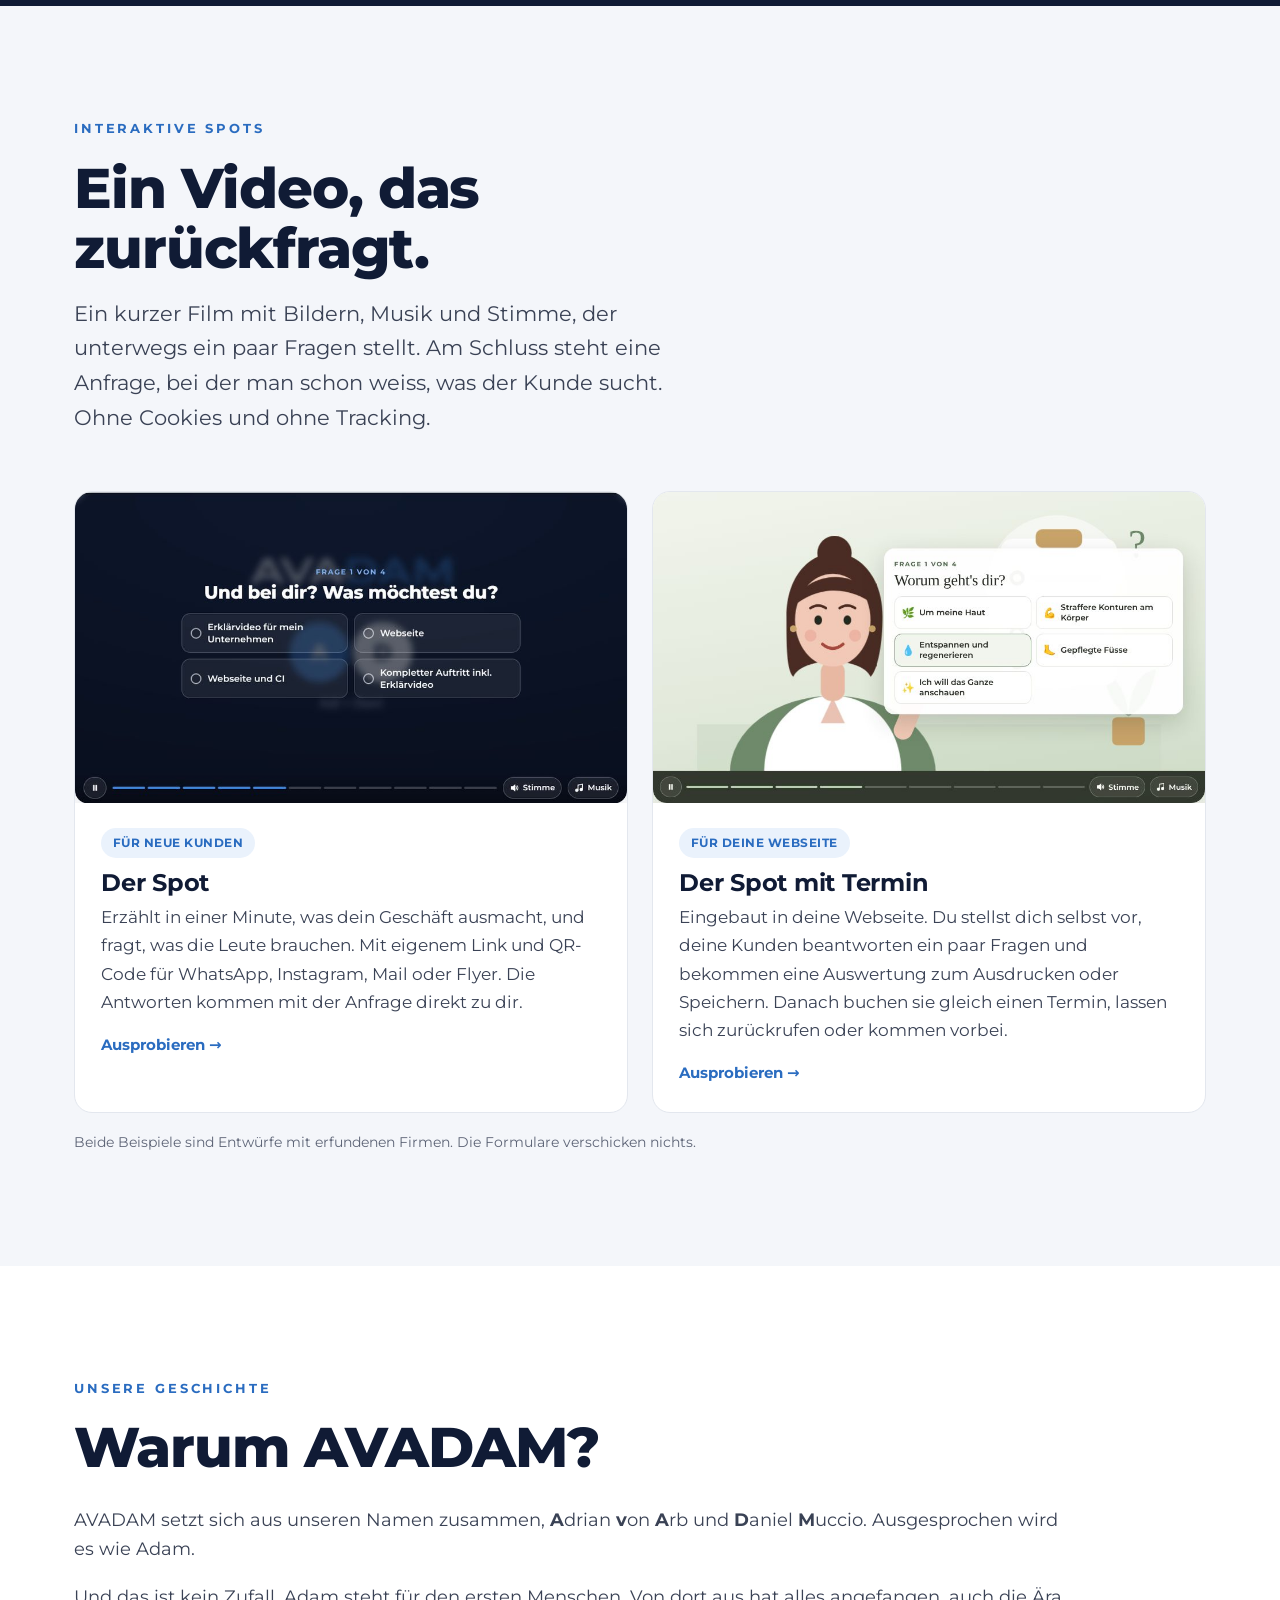
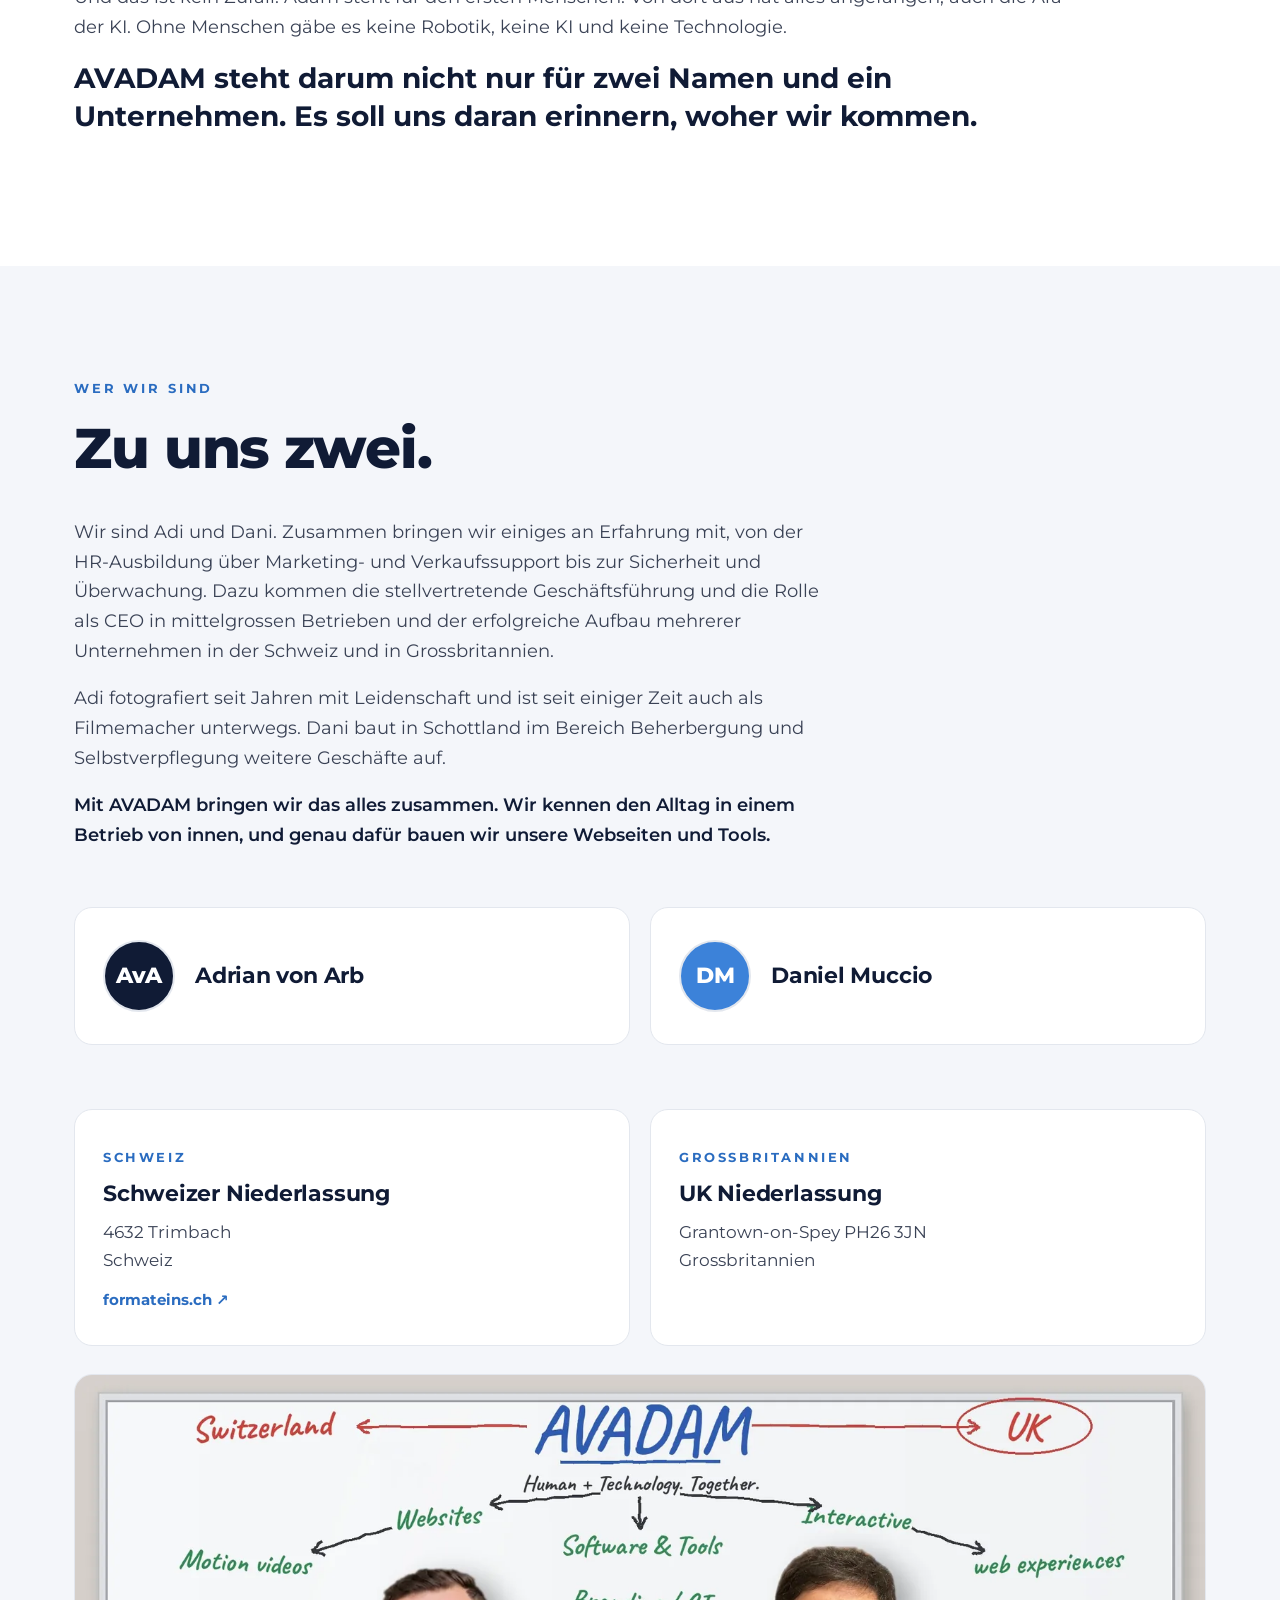
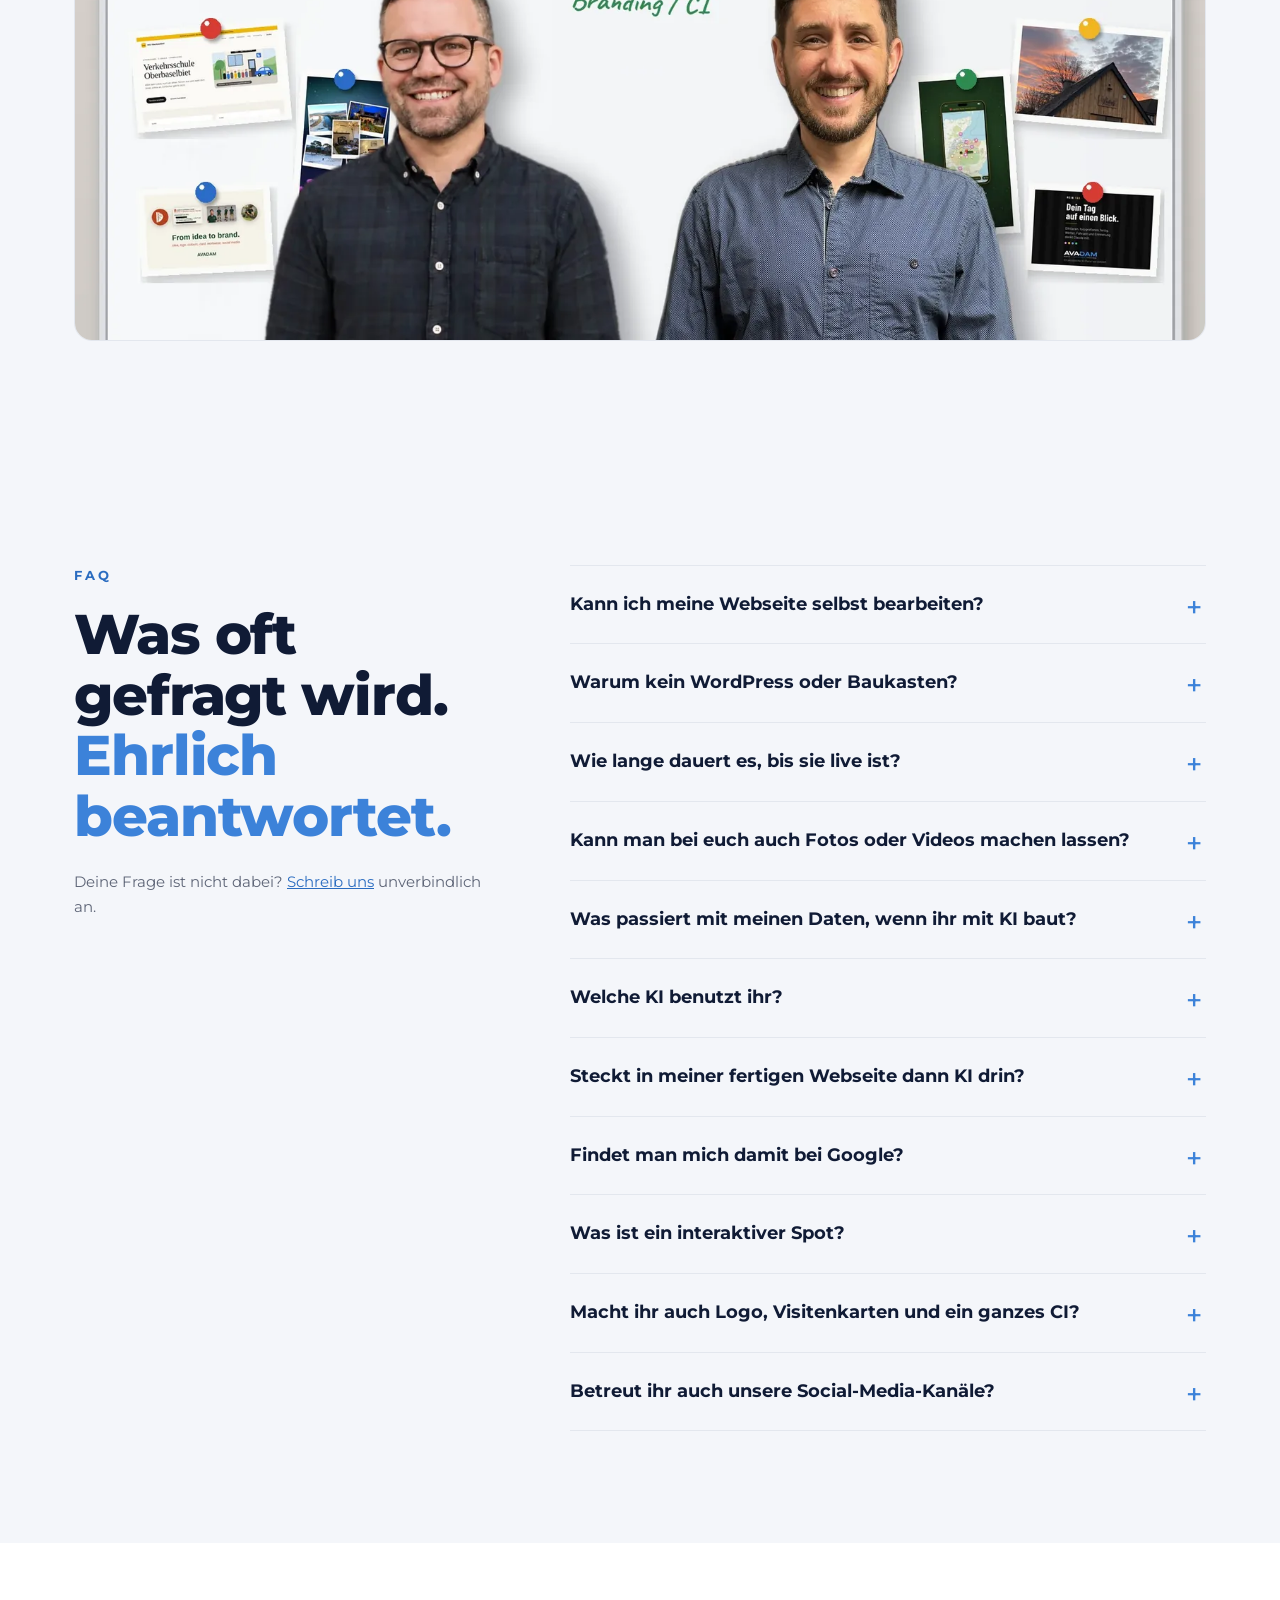
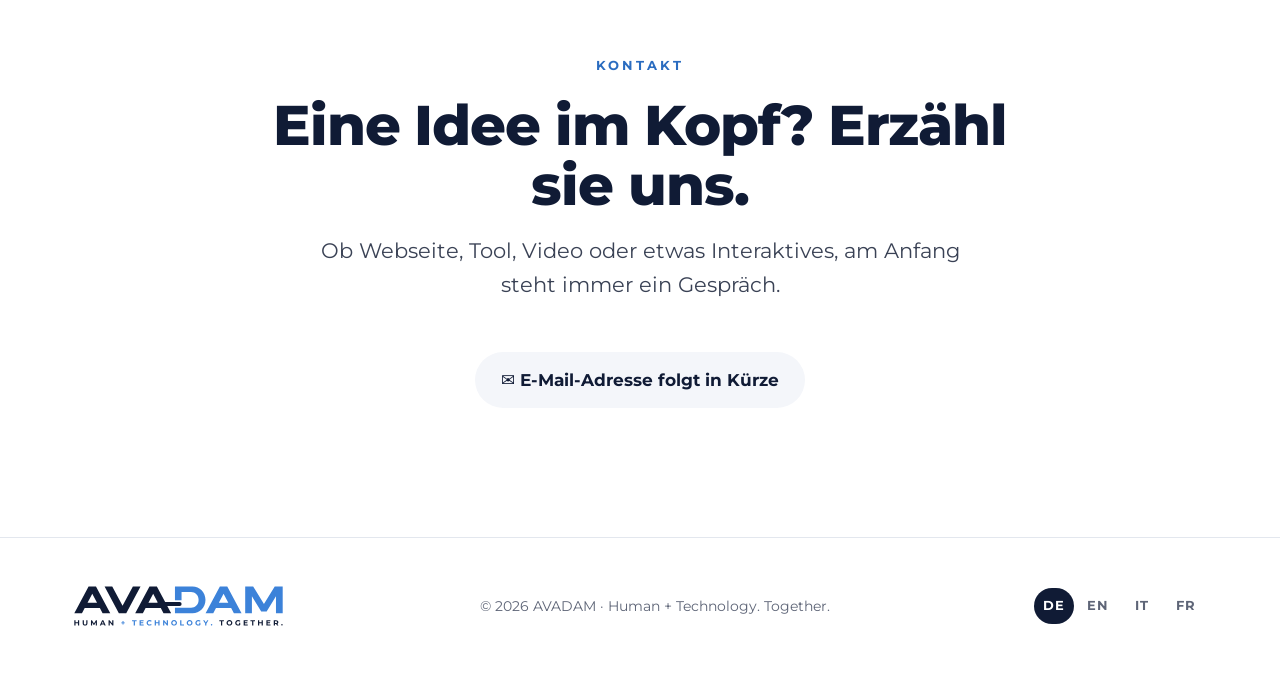
==== commit 9fed2473: "Whiteboard-Bild von Adi und Dani unter den Niederlassungen, alle vier Sprachen Co-Authored-By: Claud" ====
--- a/index.html
+++ b/index.html
@@ -426,6 +426,10 @@
 <div class="card person"><span class="mono b" aria-hidden="true">DM</span><h3>Daniel Muccio</h3></div>
 </div>
 <div class="places"><div class="card place"><span class="country">Schweiz</span><h3 style="margin-top:12px">Schweizer Niederlassung</h3><address>4632 Trimbach<br>Schweiz</address><a class="more" href="https://www.formateins.ch/" target="_blank" rel="noopener">formateins.ch ↗</a></div><div class="card place"><span class="country">Grossbritannien</span><h3 style="margin-top:12px">UK Niederlassung</h3><address>Grantown-on-Spey PH26 3JN<br>Grossbritannien</address></div></div>
+<figure class="team-photo"><picture>
+<source type="image/webp" srcset="media/team-whiteboard-800.webp 800w, media/team-whiteboard-1600.webp 1600w" sizes="(max-width:1200px) 100vw, 1120px">
+<img src="media/team-whiteboard-1600.jpg" srcset="media/team-whiteboard-800.jpg 800w, media/team-whiteboard-1600.jpg 1600w" sizes="(max-width:1200px) 100vw, 1120px" alt="Adrian von Arb und Daniel Muccio vor einem Whiteboard mit AVADAM, den Standorten Schweiz und UK, unseren Bereichen und Fotos unserer Projekte" width="1600" height="800" loading="lazy" decoding="async">
+</picture></figure>
 </div>
 </section>
 
--- a/assets/style.css
+++ b/assets/style.css
@@ -155,6 +155,8 @@
 /* Team und Standorte */
 .duo{display:grid;grid-template-columns:repeat(2,1fr);gap:20px;margin-bottom:64px}
 .places{display:grid;grid-template-columns:repeat(2,1fr);gap:20px}
+.team-photo{margin:28px 0 0}
+.team-photo img{display:block;width:100%;height:auto;border-radius:18px;border:1px solid var(--line)}
 @media (max-width:700px){.duo,.places{grid-template-columns:1fr}}
 .person{display:flex;align-items:center;gap:20px}
 .mono{width:72px;height:72px;flex:none;border-radius:50%;display:flex;align-items:center;justify-content:center;font-weight:800;font-size:22px;color:#fff;background:#101B35;border:2px solid var(--line)}
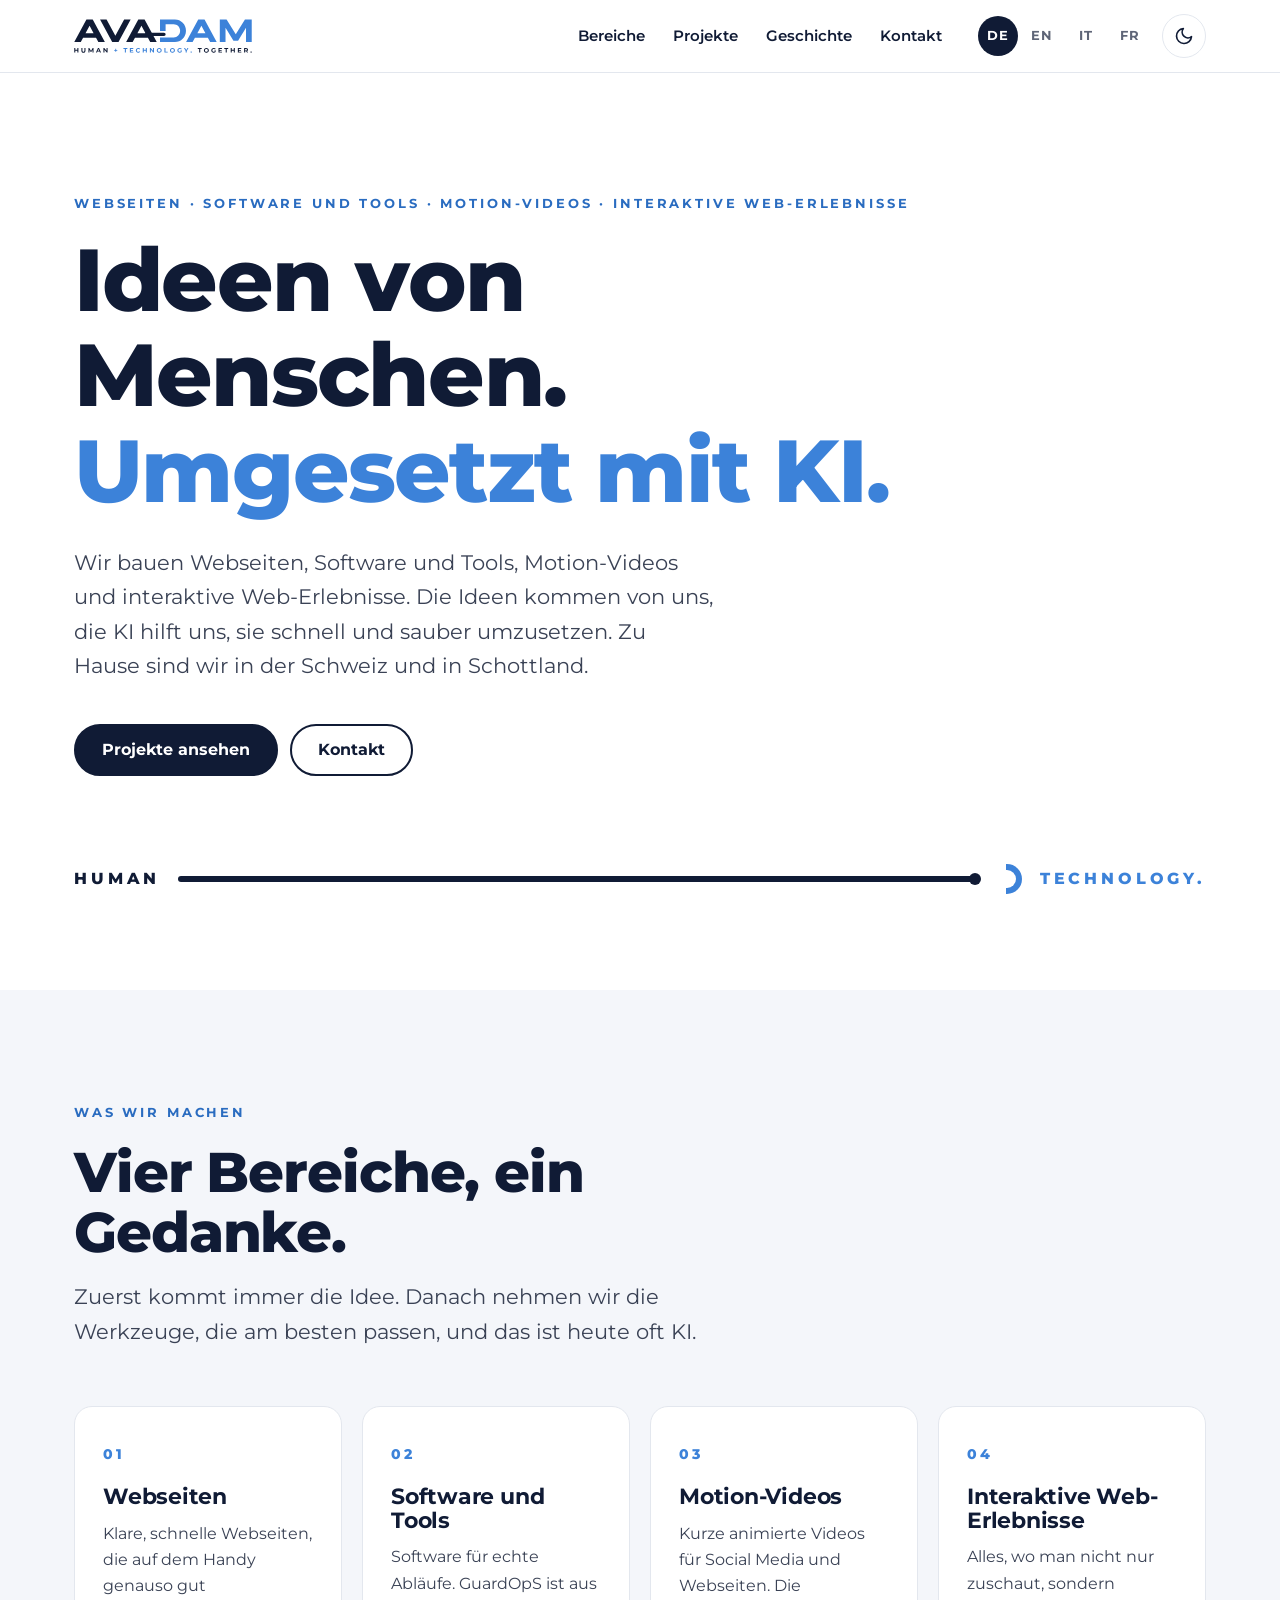
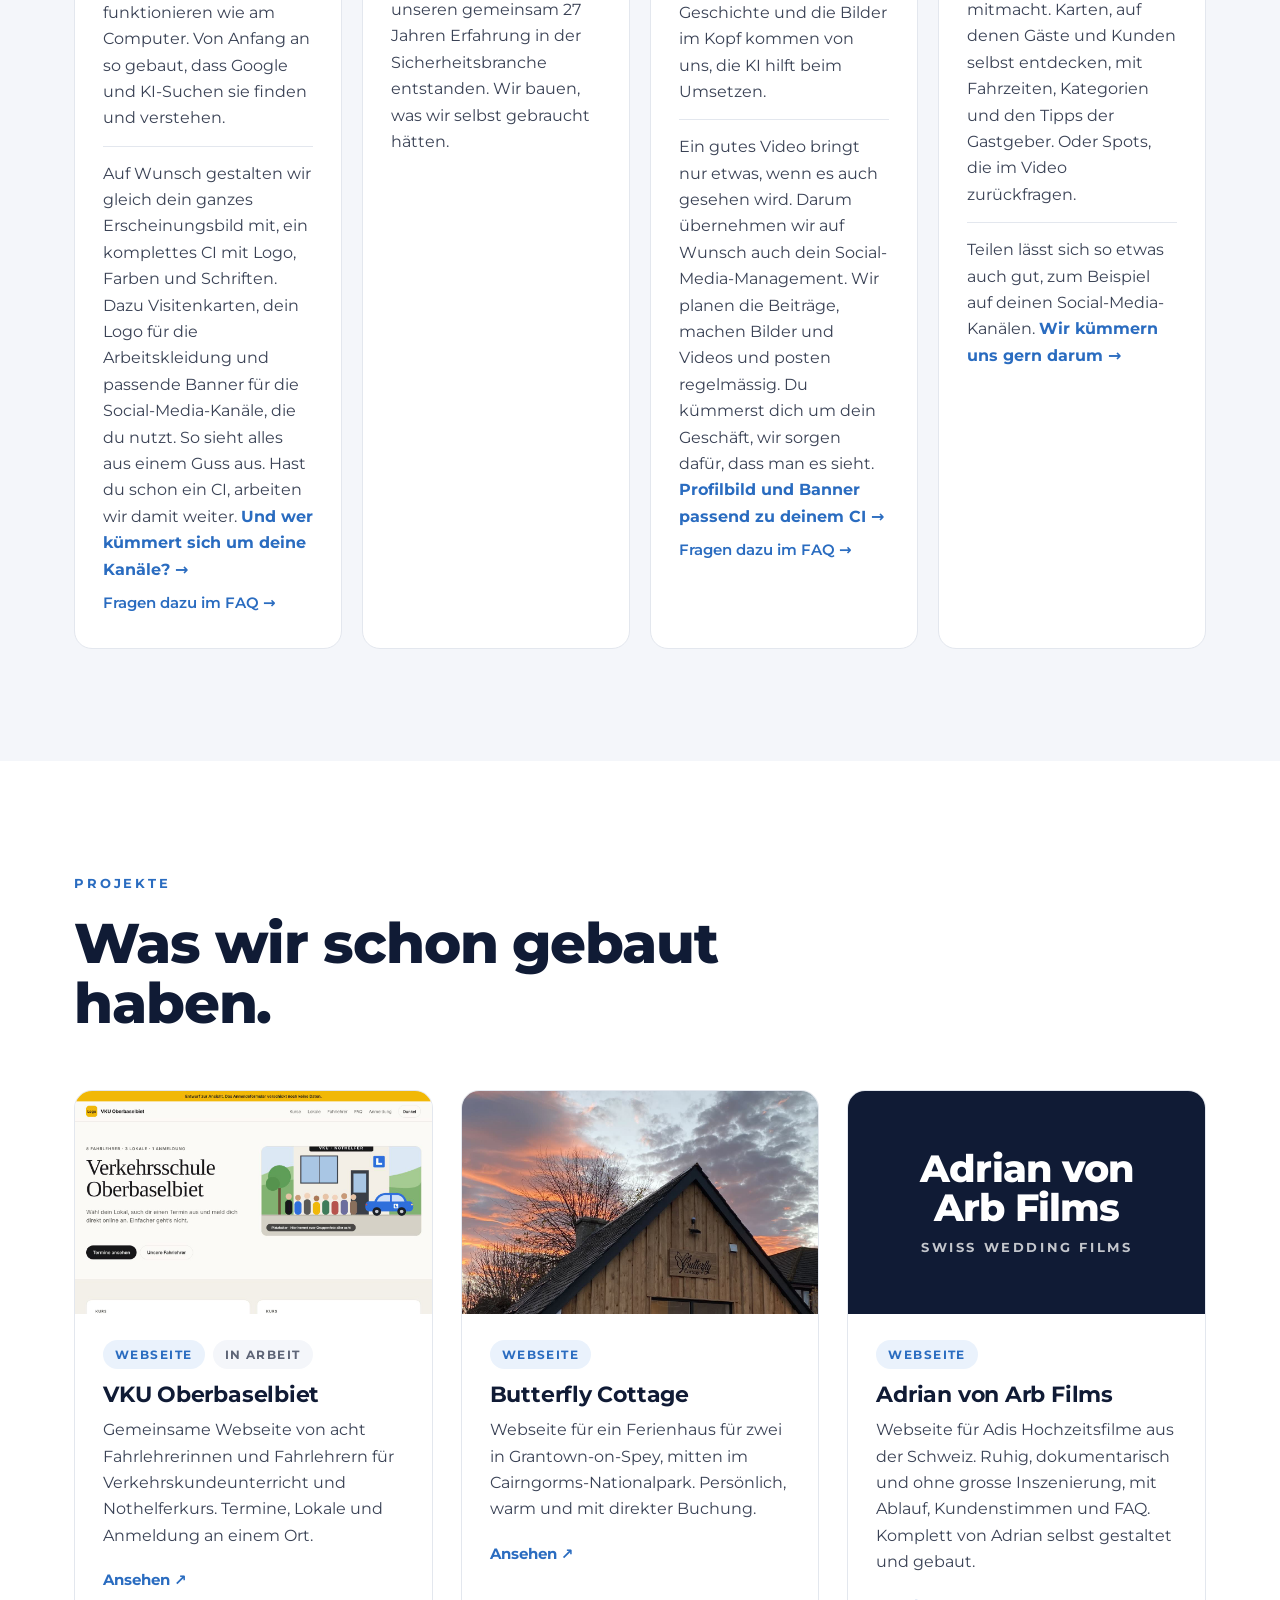
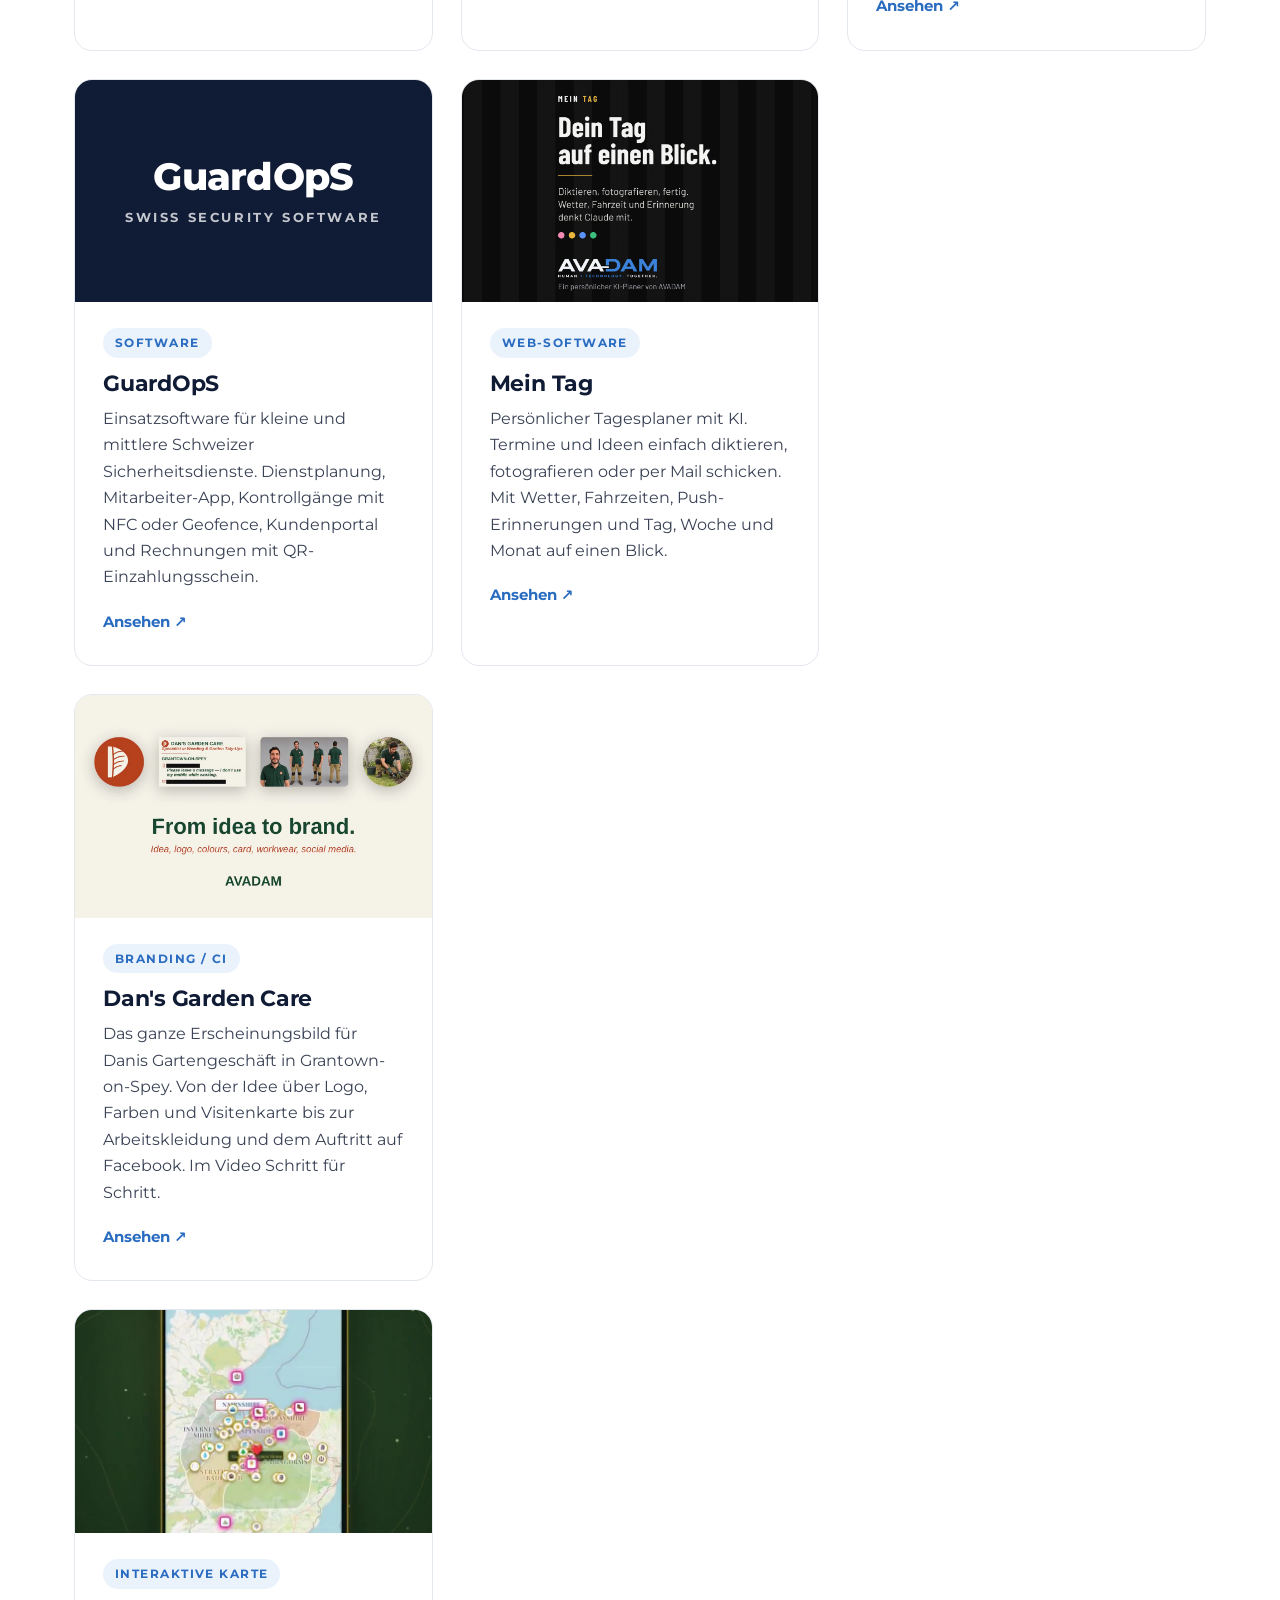
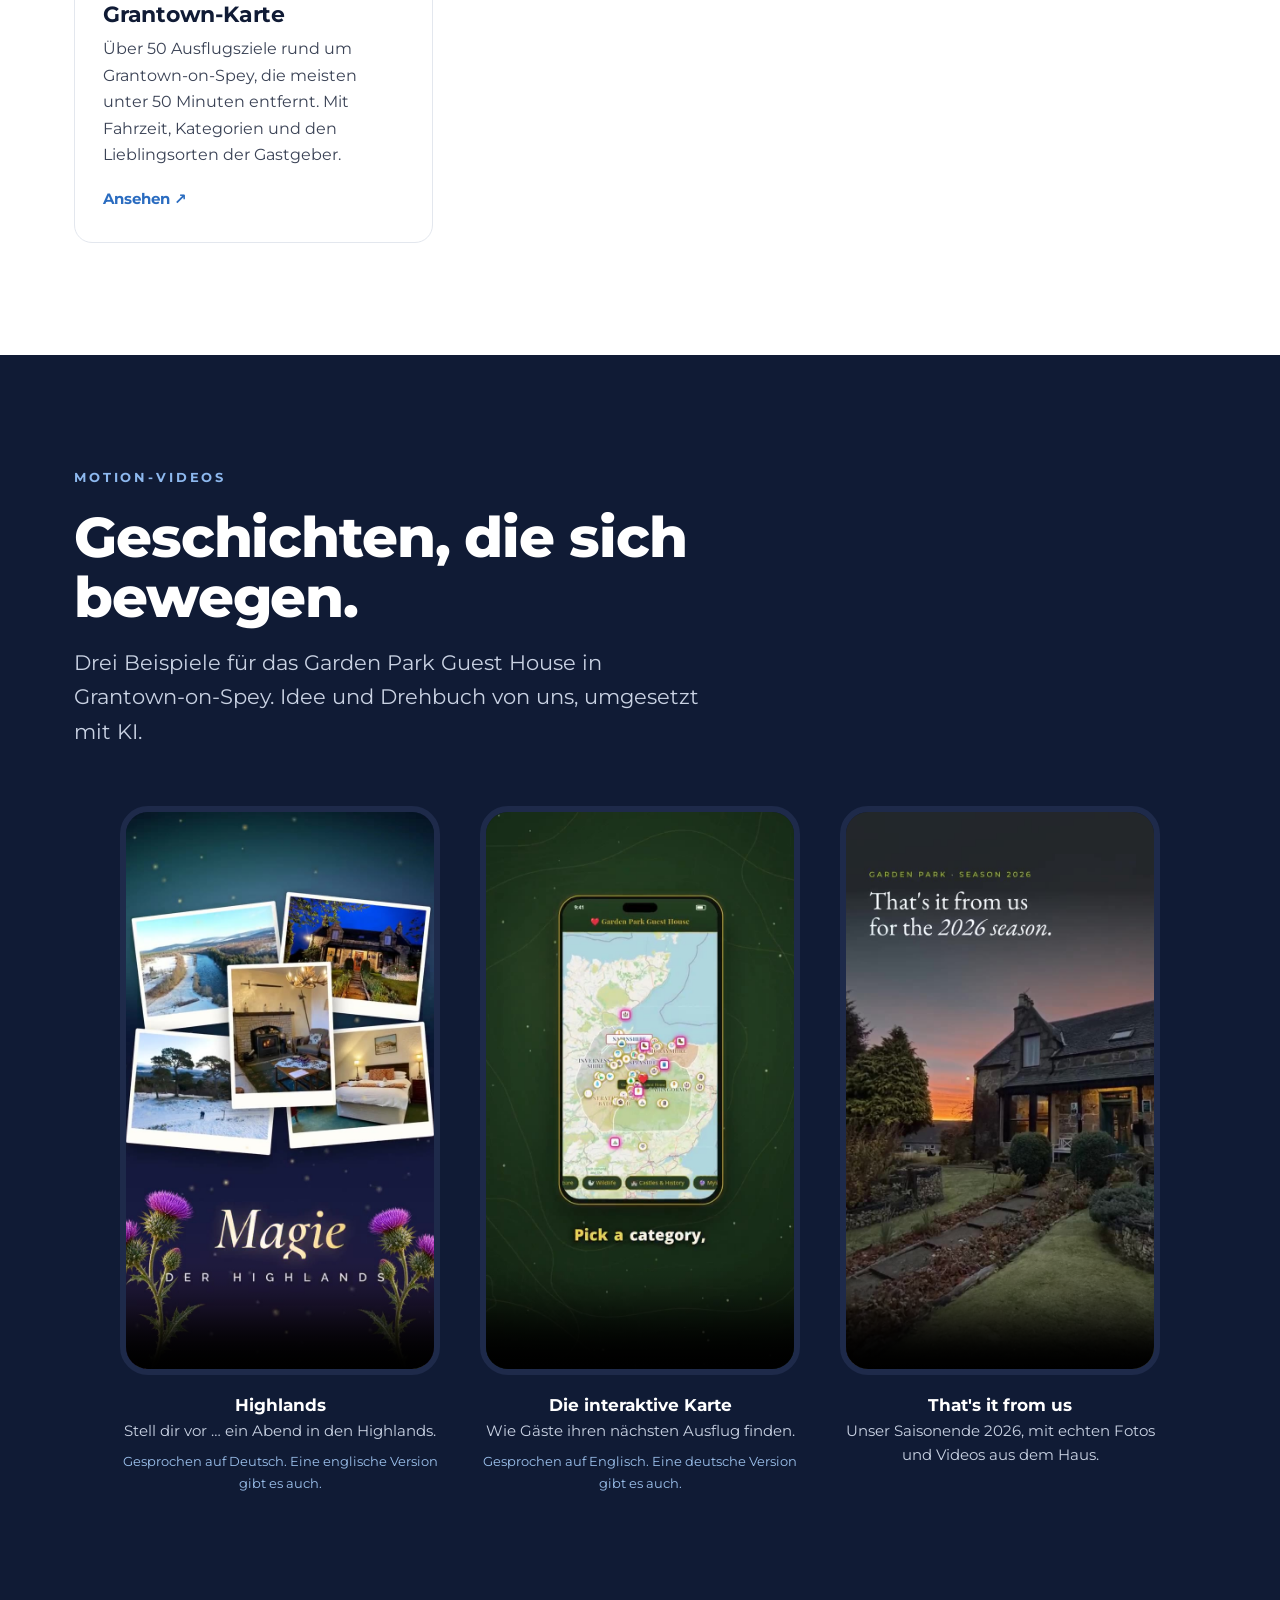
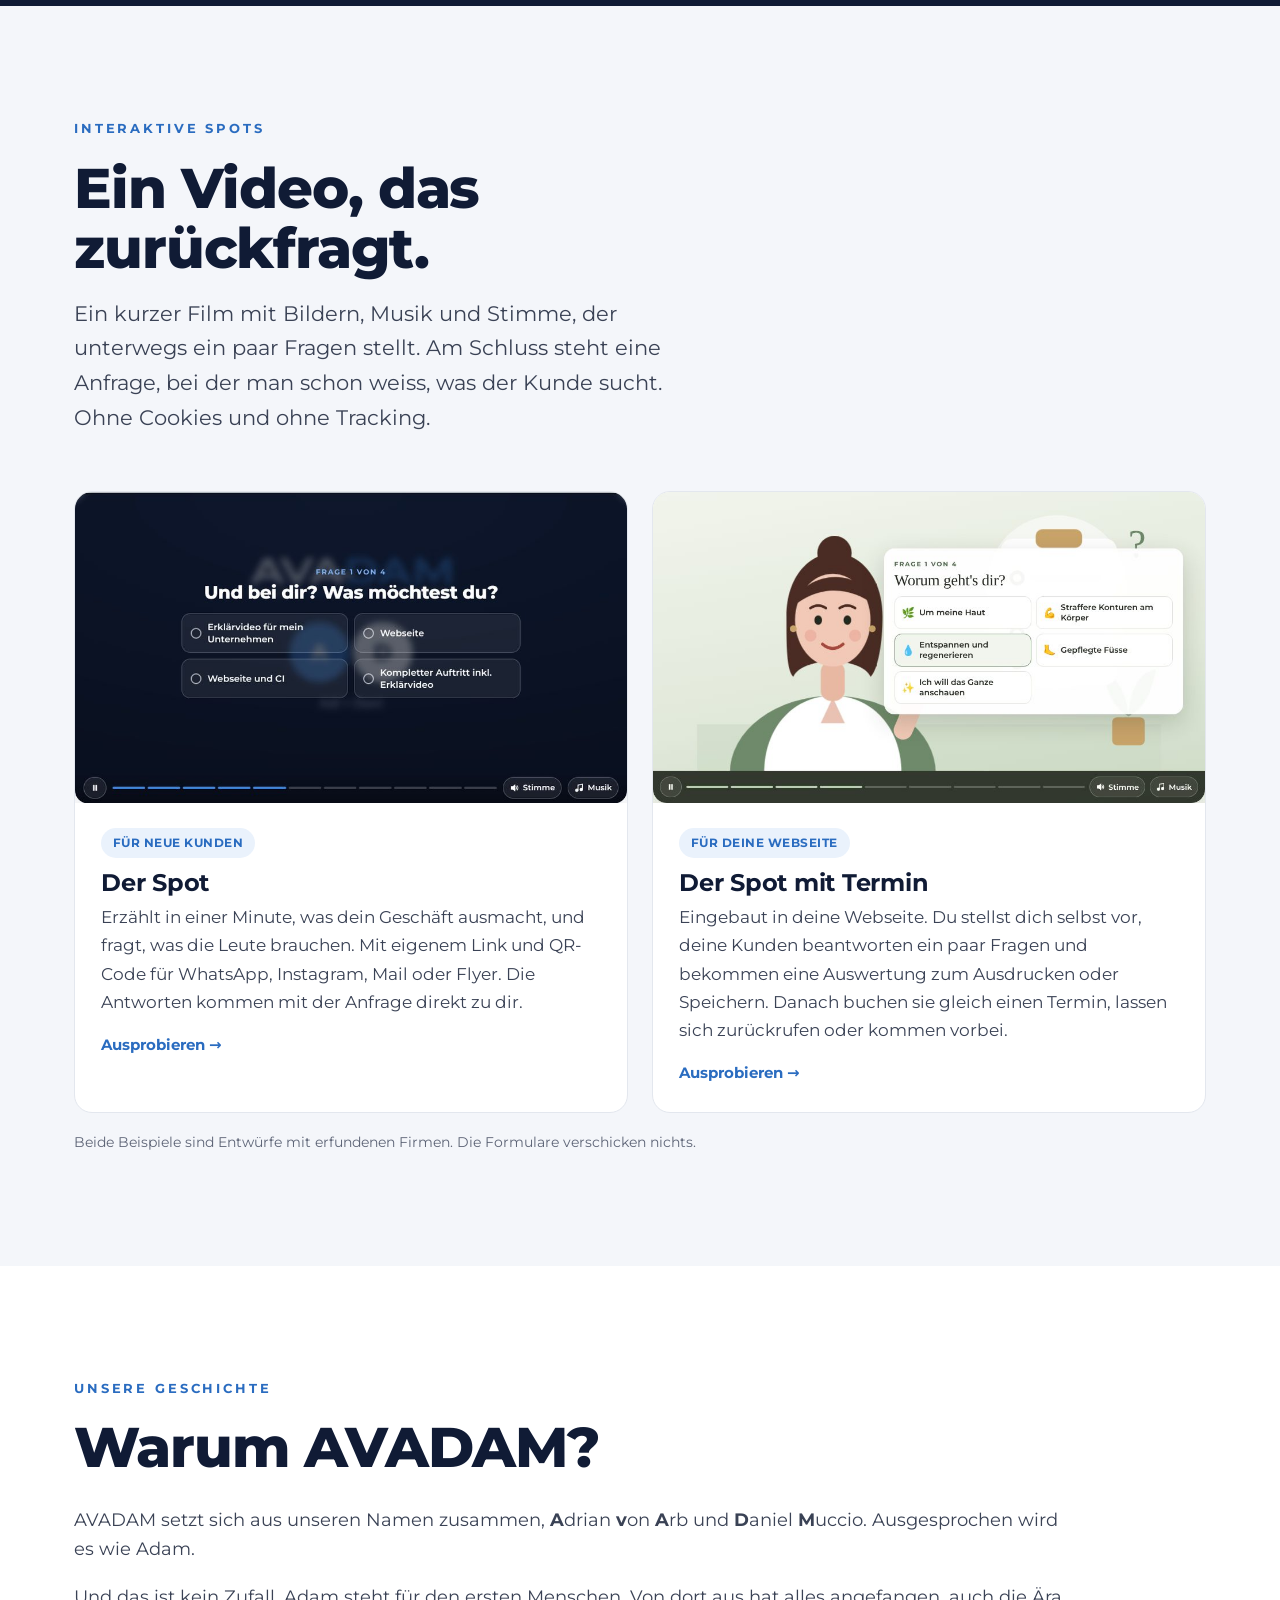
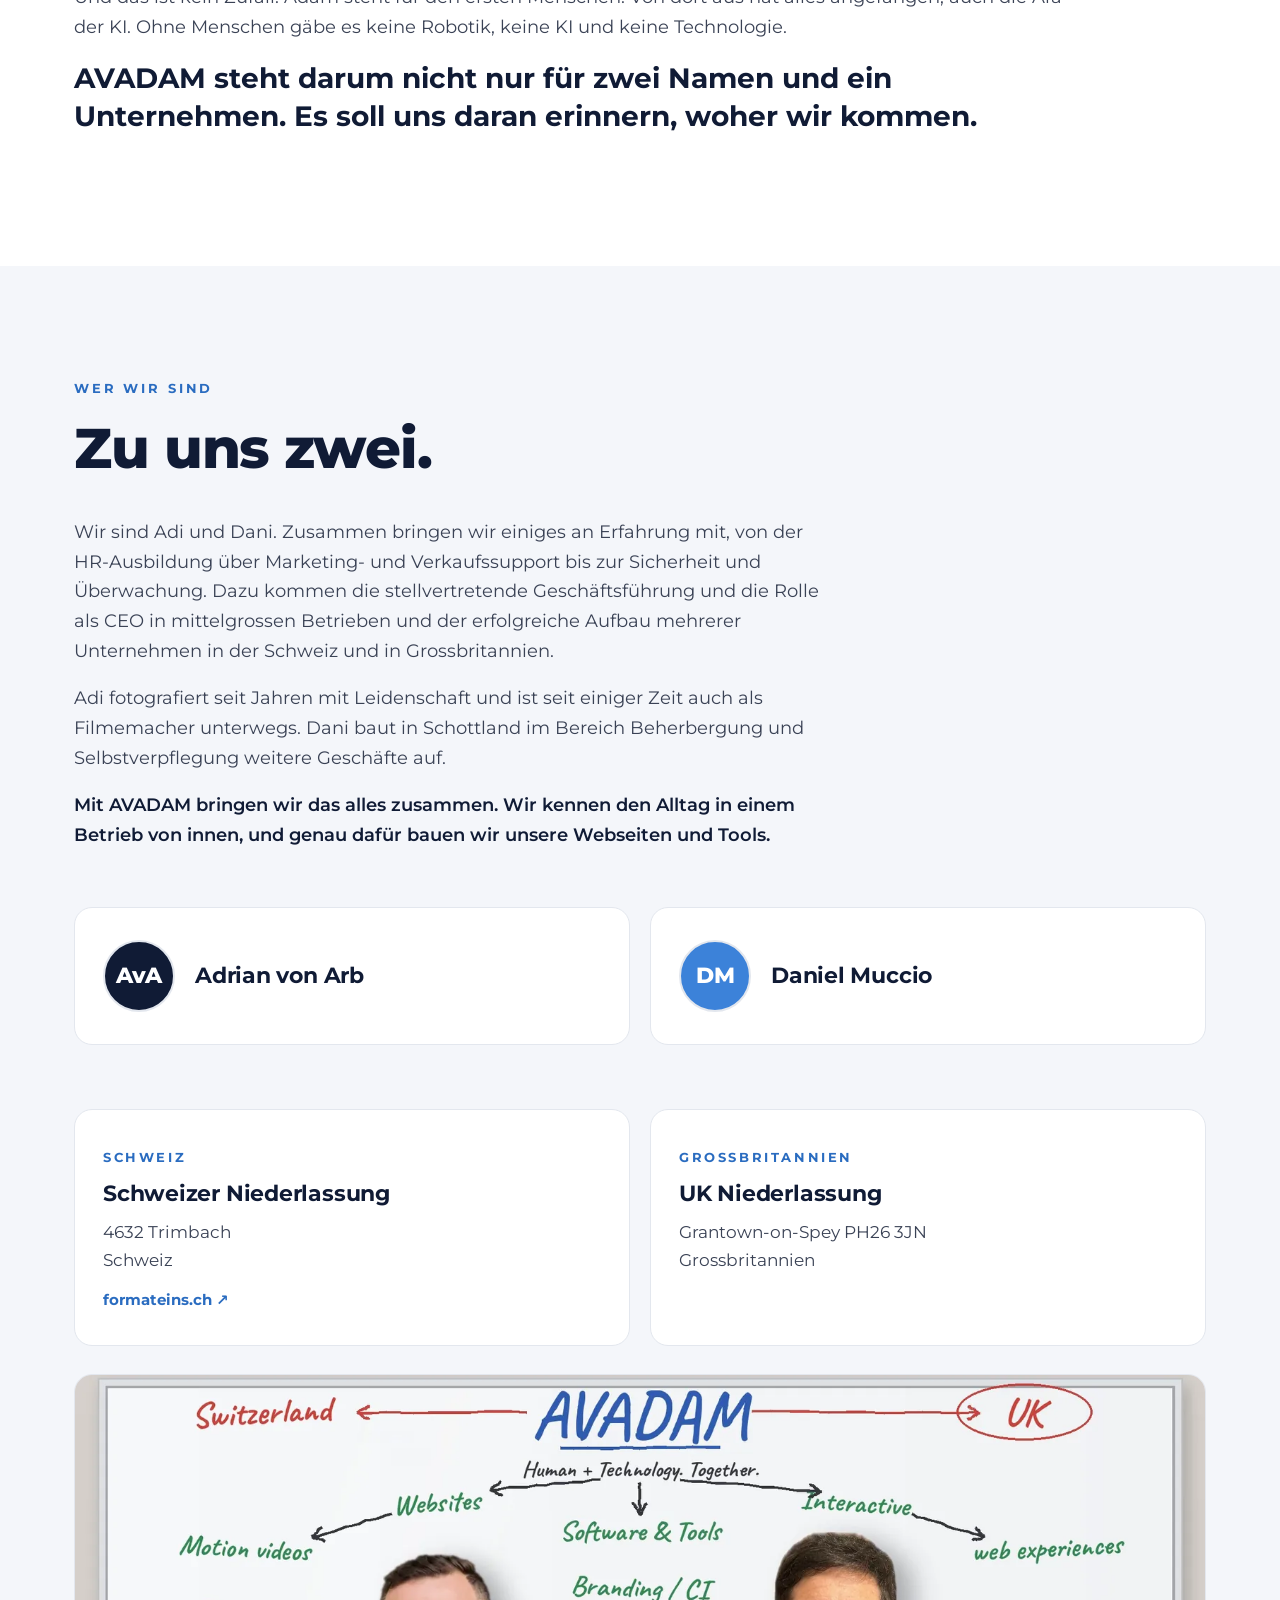
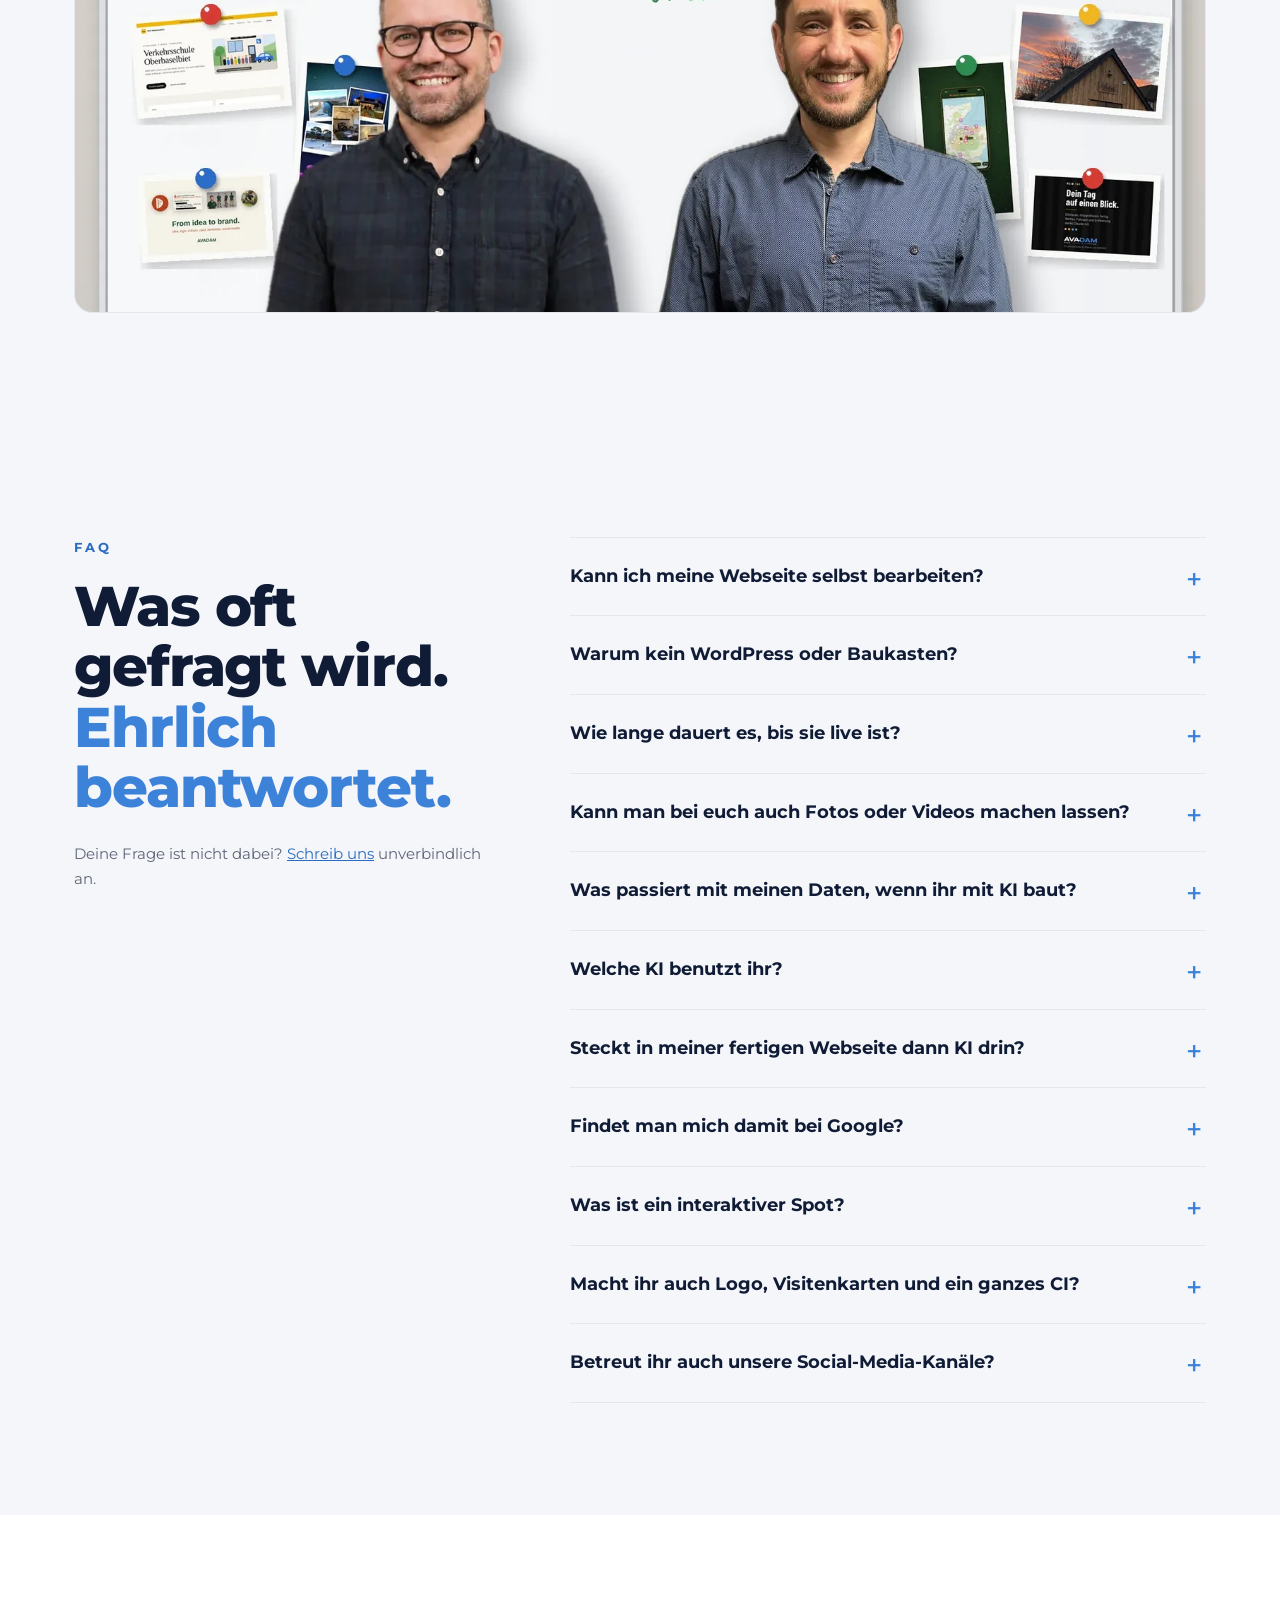
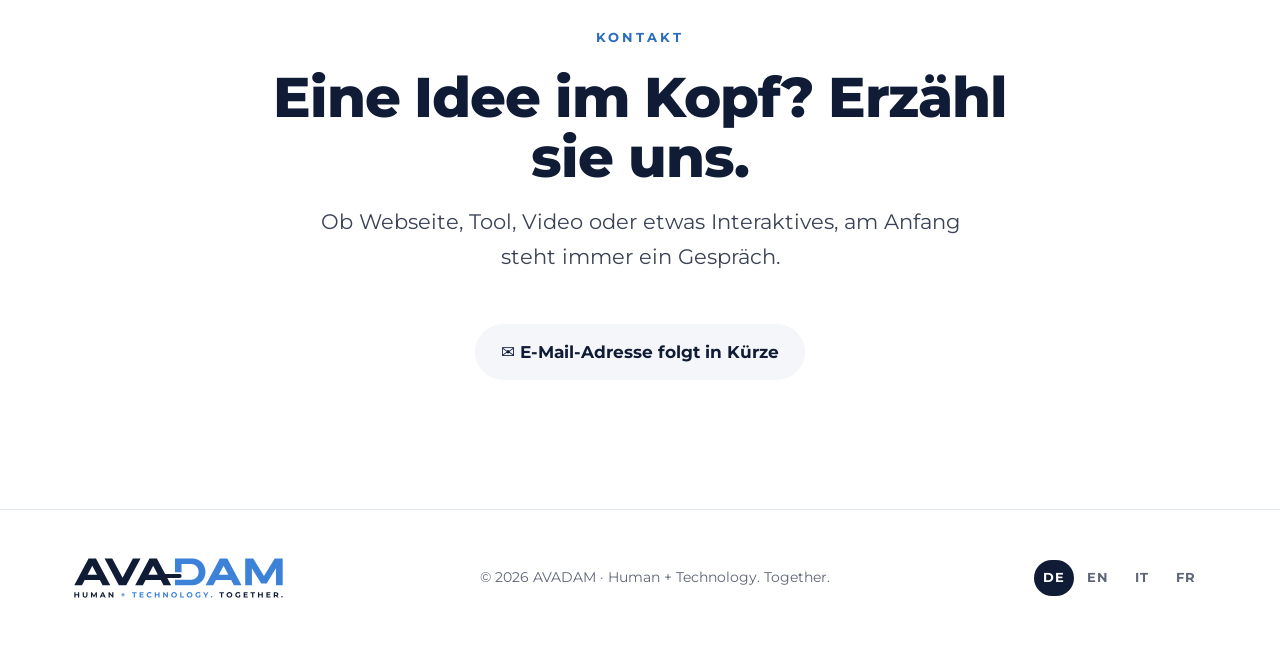
==== commit f38b5302: "Whiteboard-Bild bündig und 5 % niedriger, Stylesheet mit Versionsnummer Co-Authored-By: Claude Opus " ====
--- a/index.html
+++ b/index.html
@@ -34,7 +34,7 @@
 <link rel="icon" href="assets/favicon.svg" type="image/svg+xml">
 <link rel="apple-touch-icon" href="assets/apple-touch-icon.png">
 <link rel="preload" href="assets/fonts/montserrat-latin-800-normal.woff2" as="font" type="font/woff2" crossorigin>
-<link rel="stylesheet" href="assets/style.css">
+<link rel="stylesheet" href="assets/style.css?v=a1259b9a">
 <link rel="alternate" type="text/plain" href="https://avadam26.github.io/avadam/llms.txt" title="LLM summary">
 <script type="application/ld+json">
 {
@@ -428,7 +428,7 @@
 <div class="places"><div class="card place"><span class="country">Schweiz</span><h3 style="margin-top:12px">Schweizer Niederlassung</h3><address>4632 Trimbach<br>Schweiz</address><a class="more" href="https://www.formateins.ch/" target="_blank" rel="noopener">formateins.ch ↗</a></div><div class="card place"><span class="country">Grossbritannien</span><h3 style="margin-top:12px">UK Niederlassung</h3><address>Grantown-on-Spey PH26 3JN<br>Grossbritannien</address></div></div>
 <figure class="team-photo"><picture>
 <source type="image/webp" srcset="media/team-whiteboard-800.webp 800w, media/team-whiteboard-1600.webp 1600w" sizes="(max-width:1200px) 100vw, 1120px">
-<img src="media/team-whiteboard-1600.jpg" srcset="media/team-whiteboard-800.jpg 800w, media/team-whiteboard-1600.jpg 1600w" sizes="(max-width:1200px) 100vw, 1120px" alt="Adrian von Arb und Daniel Muccio vor einem Whiteboard mit AVADAM, den Standorten Schweiz und UK, unseren Bereichen und Fotos unserer Projekte" width="1600" height="800" loading="lazy" decoding="async">
+<img src="media/team-whiteboard-1600.jpg" srcset="media/team-whiteboard-800.jpg 800w, media/team-whiteboard-1600.jpg 1600w" sizes="(max-width:1200px) 100vw, 1120px" alt="Adrian von Arb und Daniel Muccio vor einem Whiteboard mit AVADAM, den Standorten Schweiz und UK, unseren Bereichen und Fotos unserer Projekte" width="1600" height="760" loading="lazy" decoding="async">
 </picture></figure>
 </div>
 </section>
--- a/assets/style.css
+++ b/assets/style.css
@@ -30,7 +30,7 @@
 html{scroll-behavior:smooth;-webkit-text-size-adjust:100%}
 @media (prefers-reduced-motion:reduce){html{scroll-behavior:auto}}
 body{margin:0;background:var(--bg);color:var(--text);font-family:"Montserrat",system-ui,-apple-system,"Segoe UI",sans-serif;font-size:17px;line-height:1.65}
-img,video{max-width:100%;display:block}
+img,video{max-width:100%;height:auto;display:block}
 a{color:var(--blue-ink)}
 a:hover{color:var(--ink)}
 :focus-visible{outline:3px solid var(--blue);outline-offset:3px;border-radius:6px}
